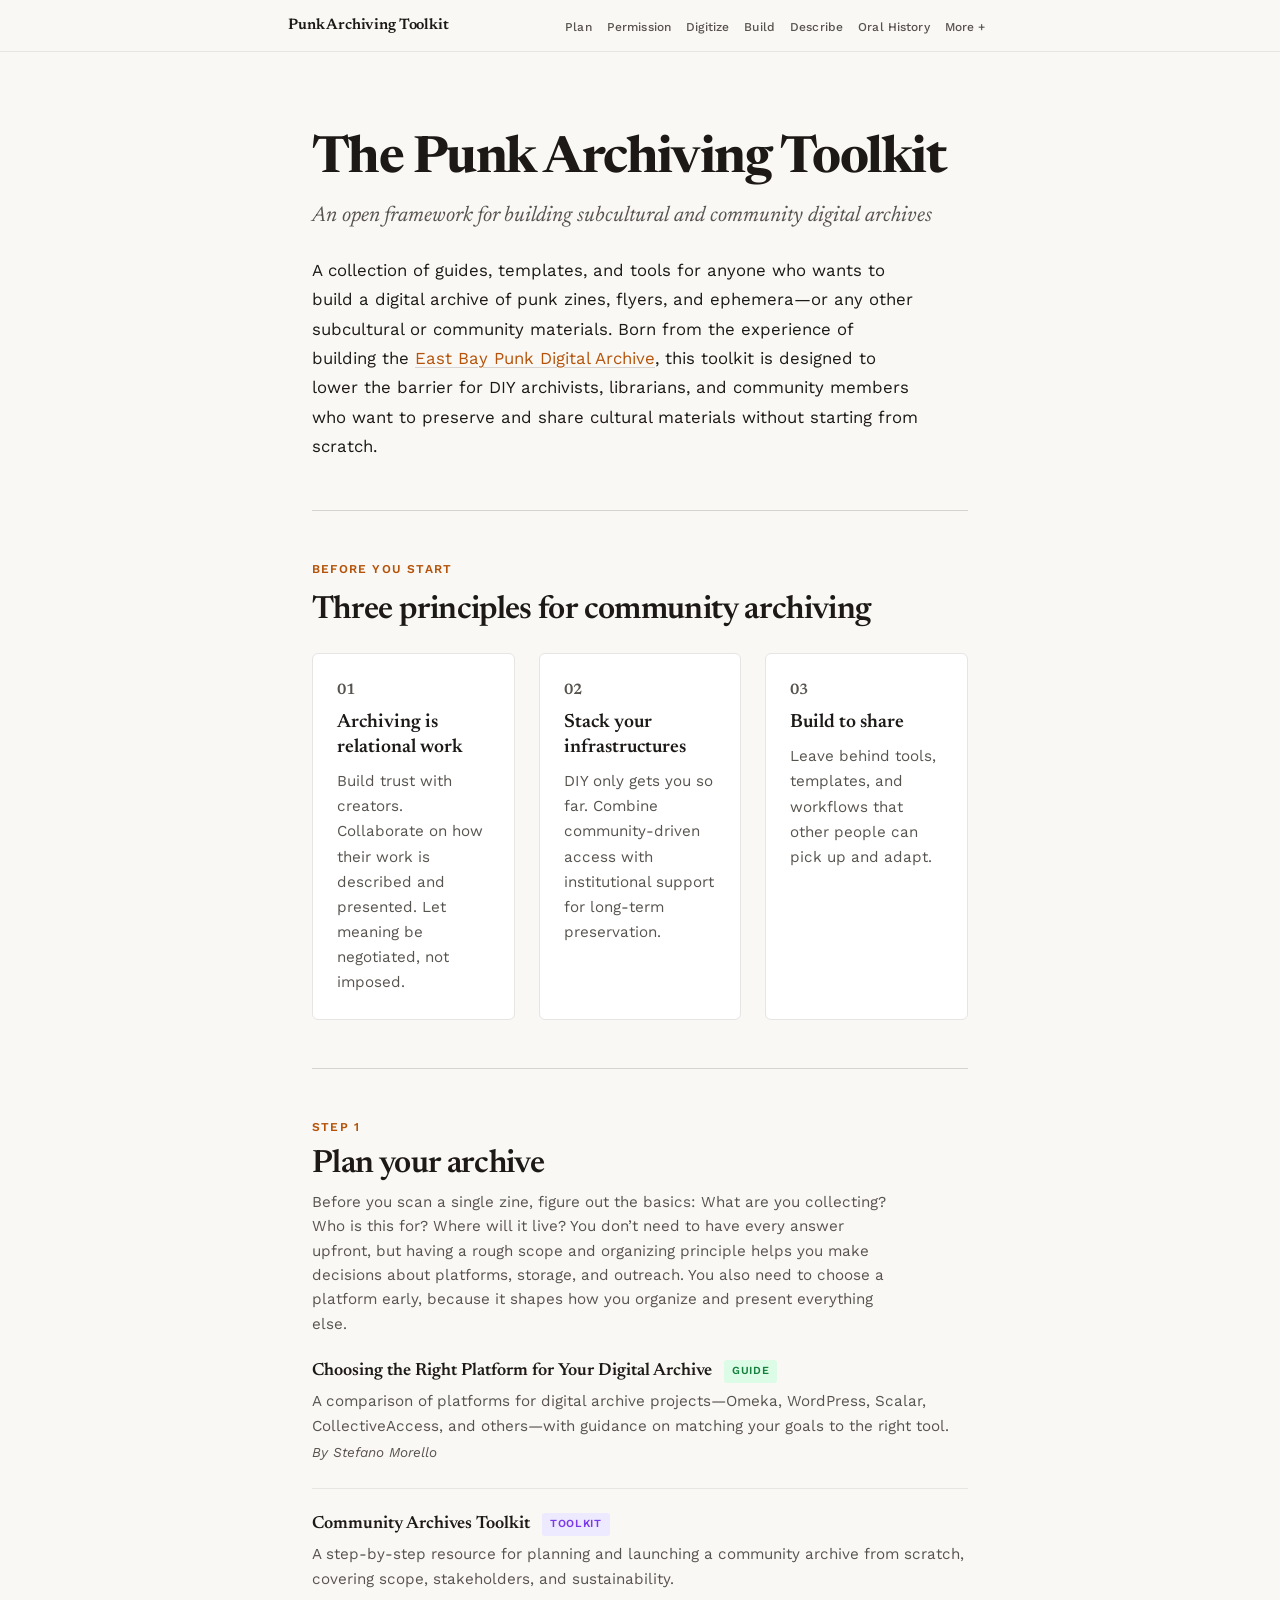
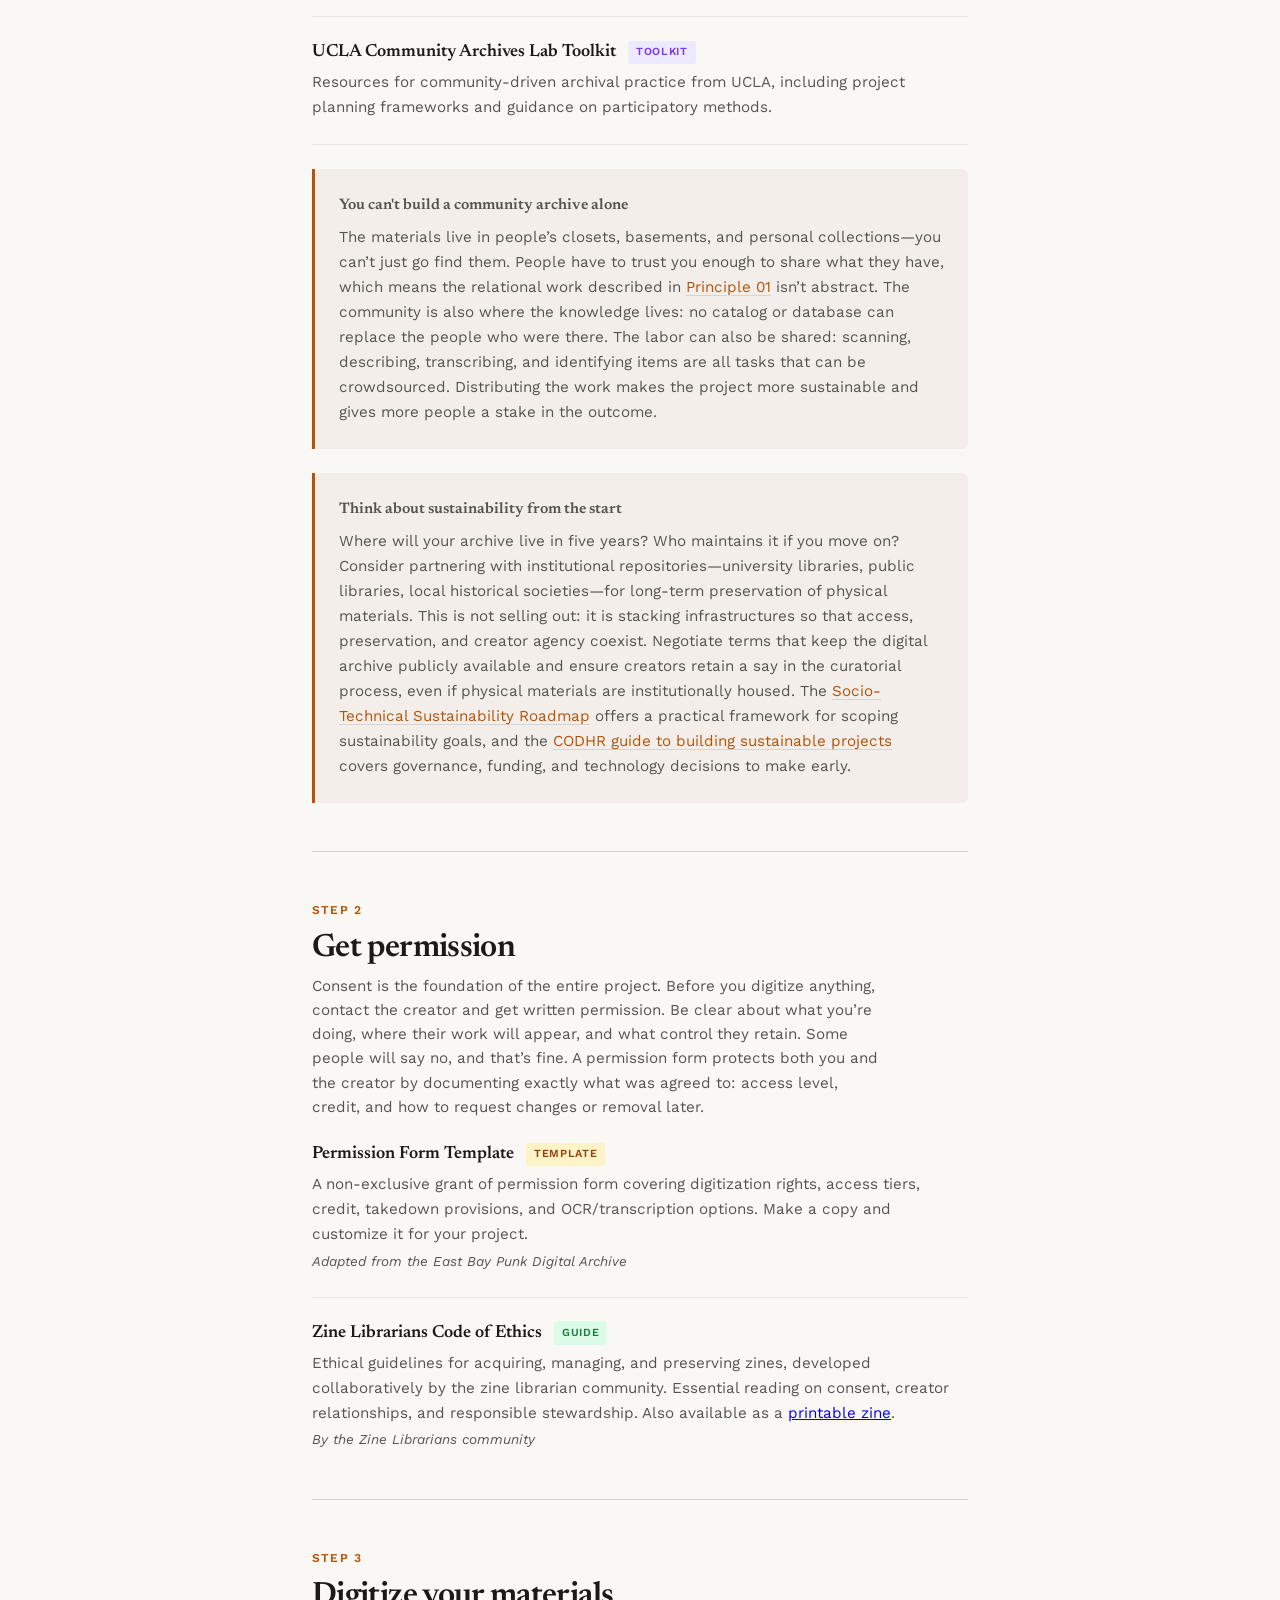
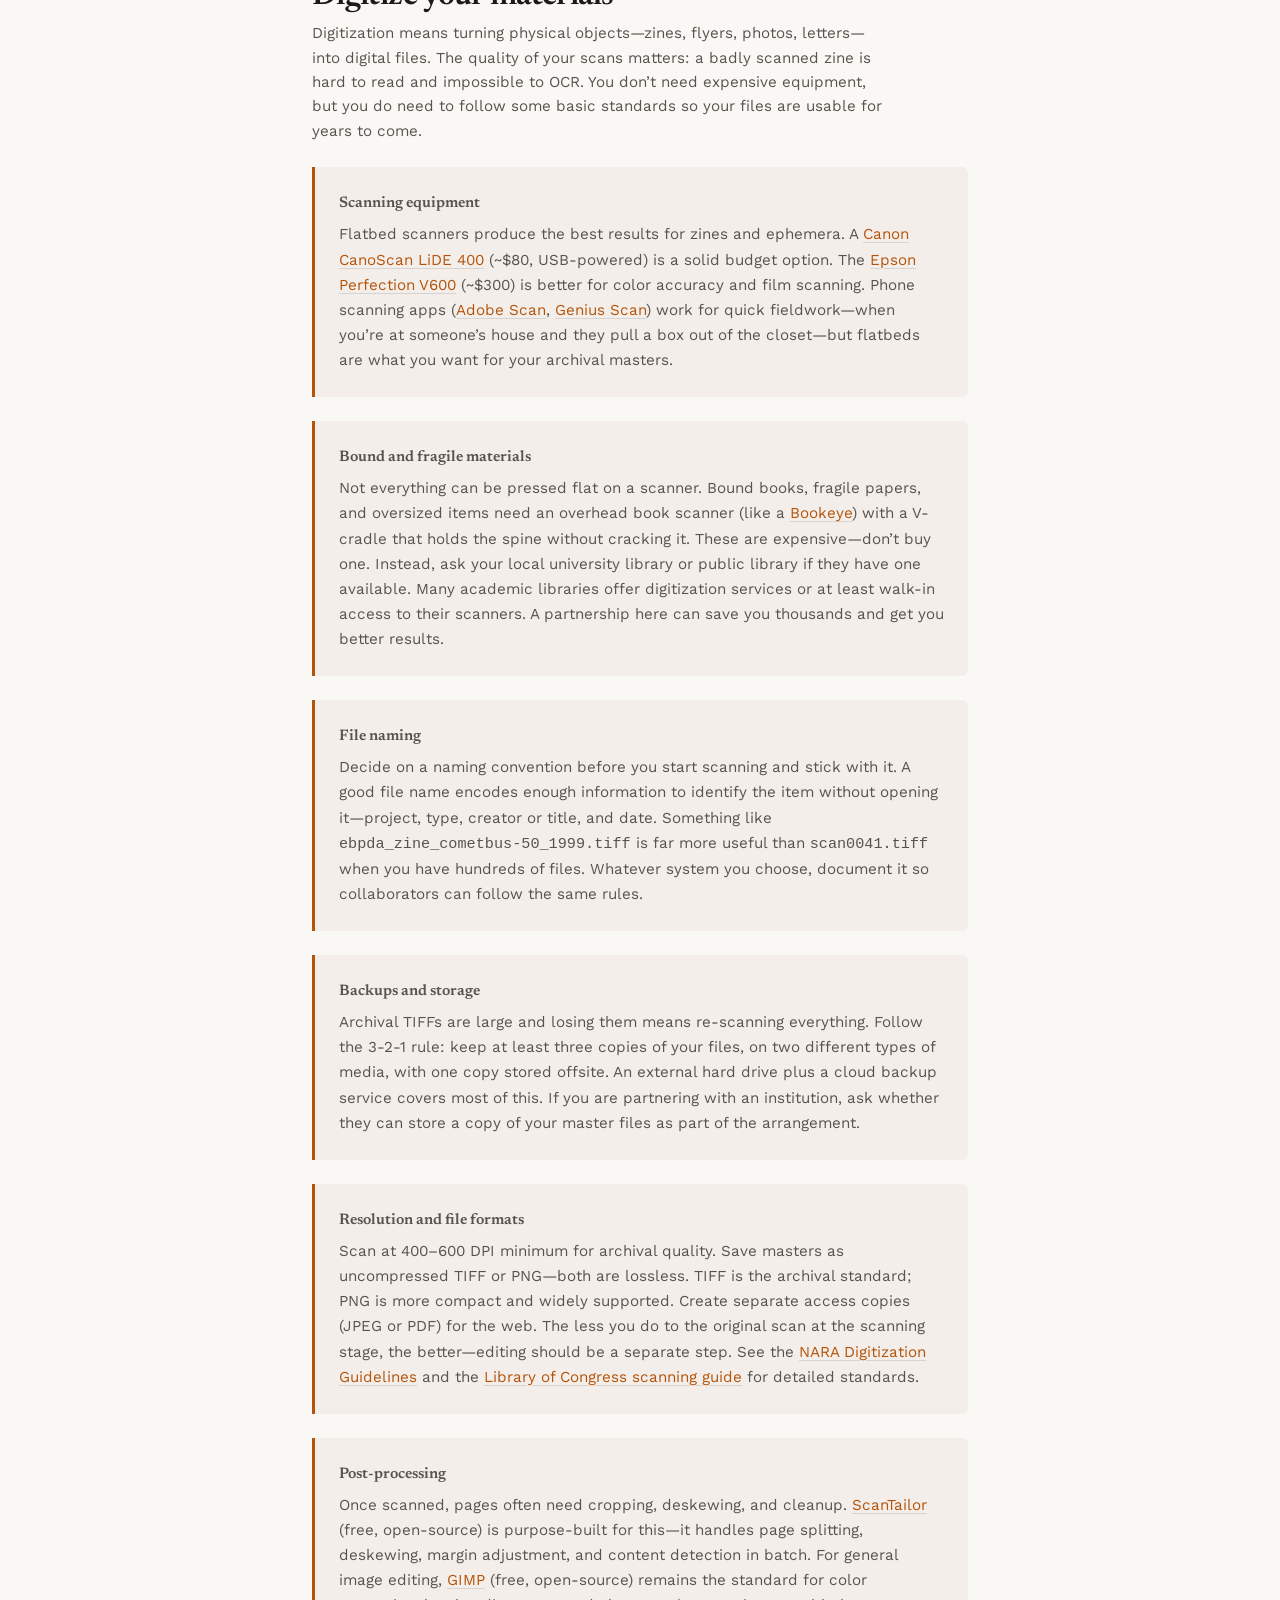
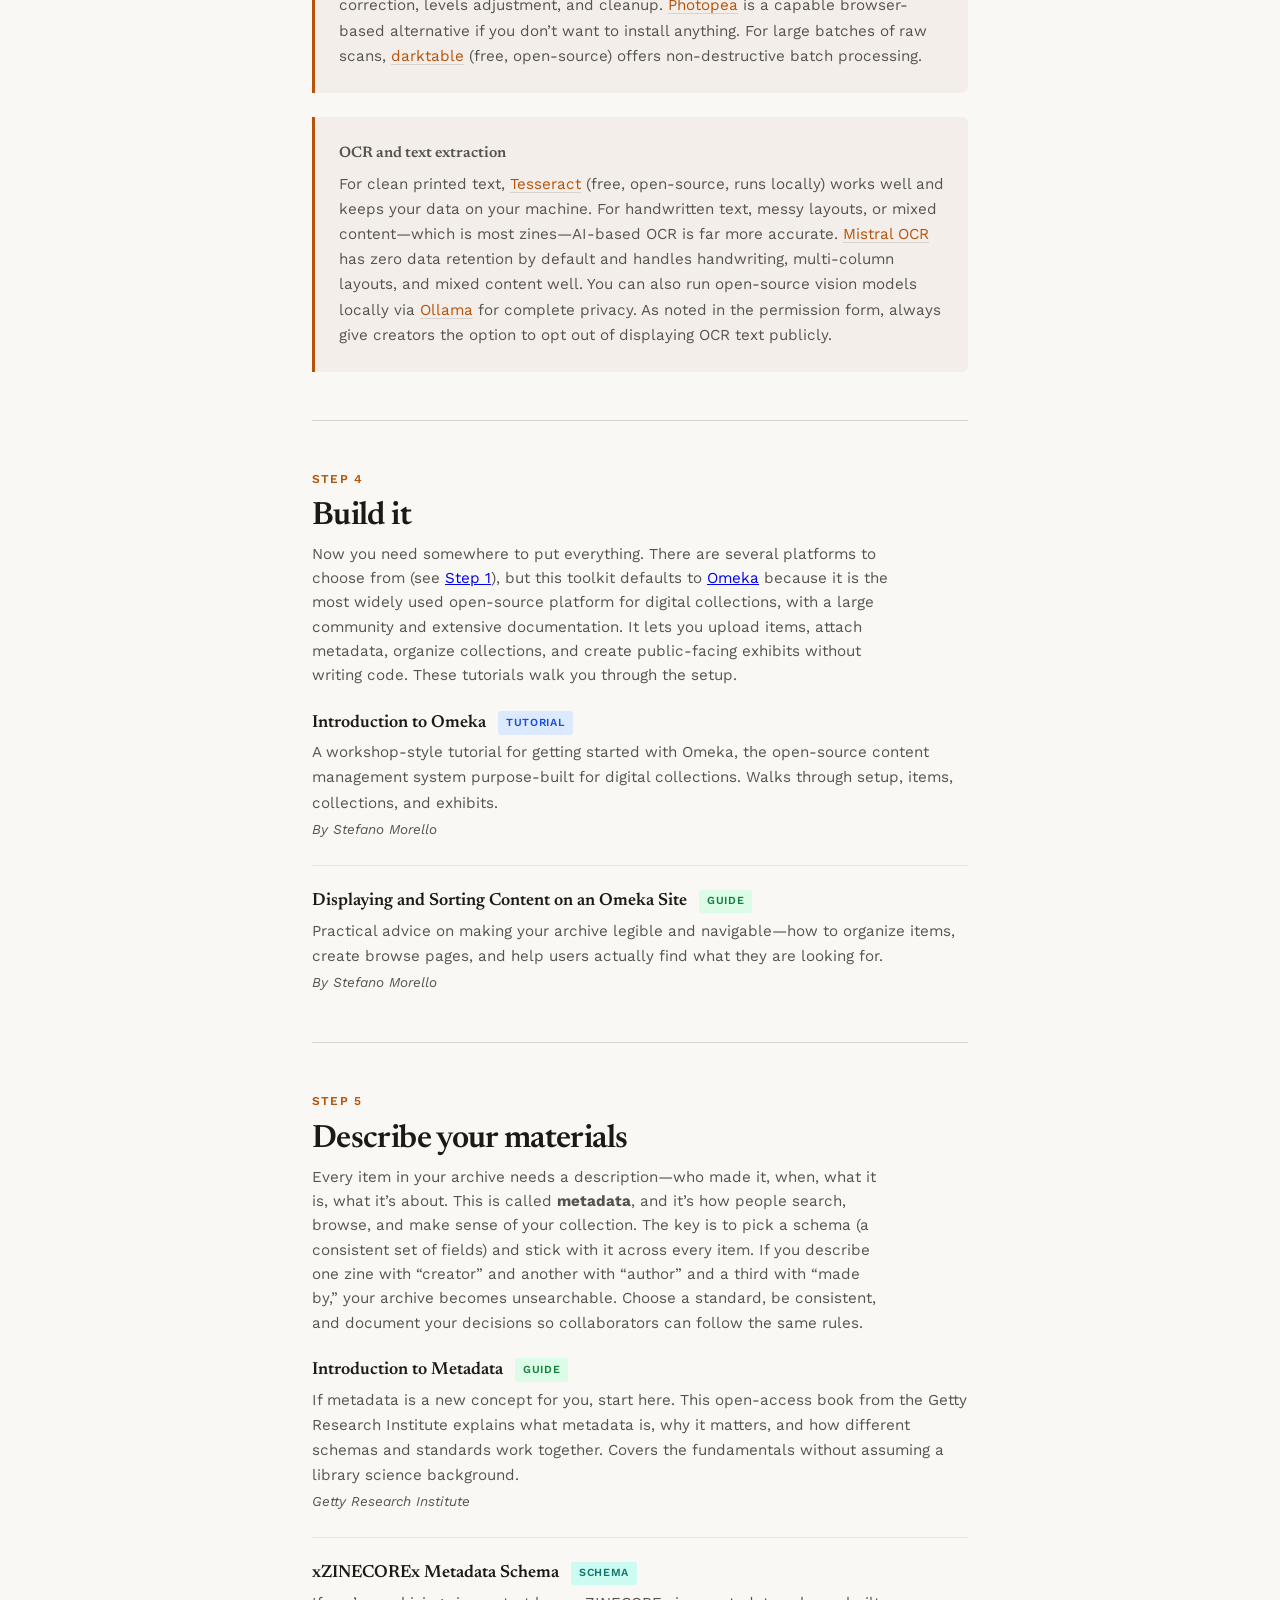
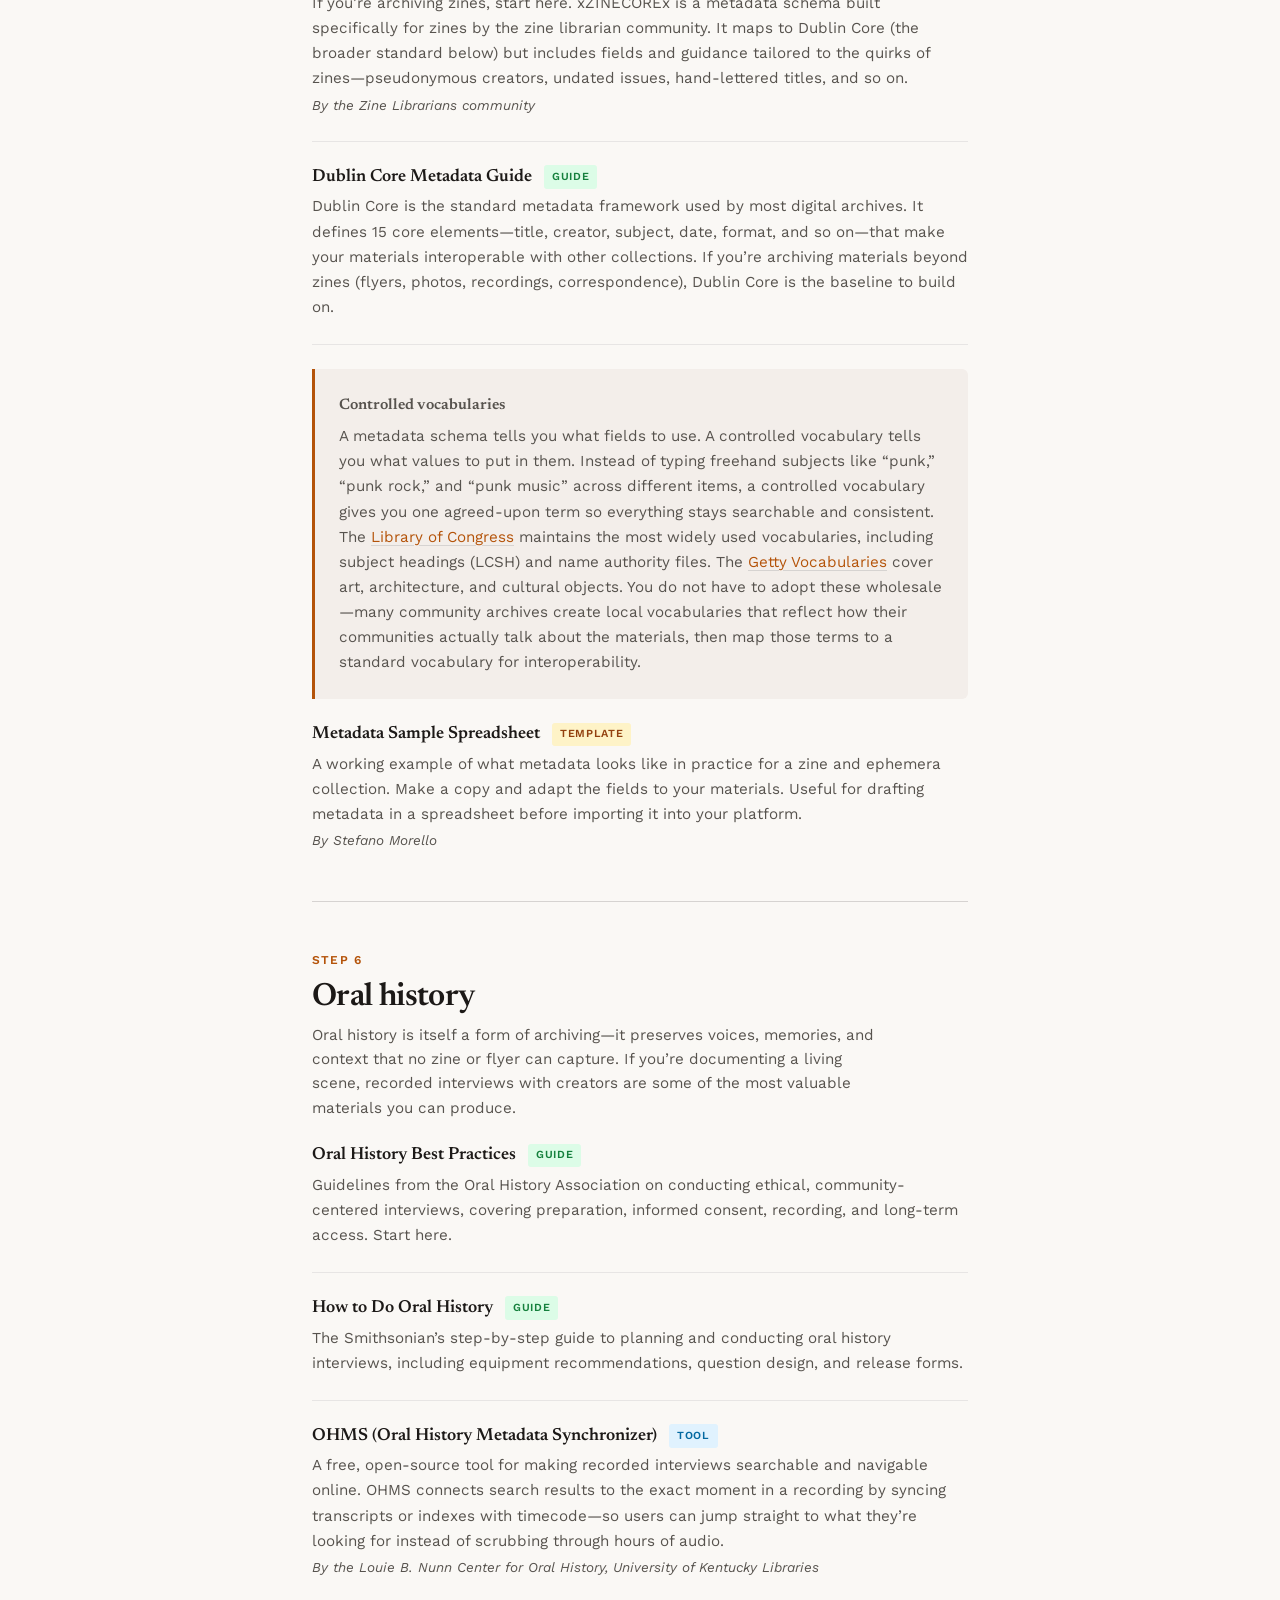
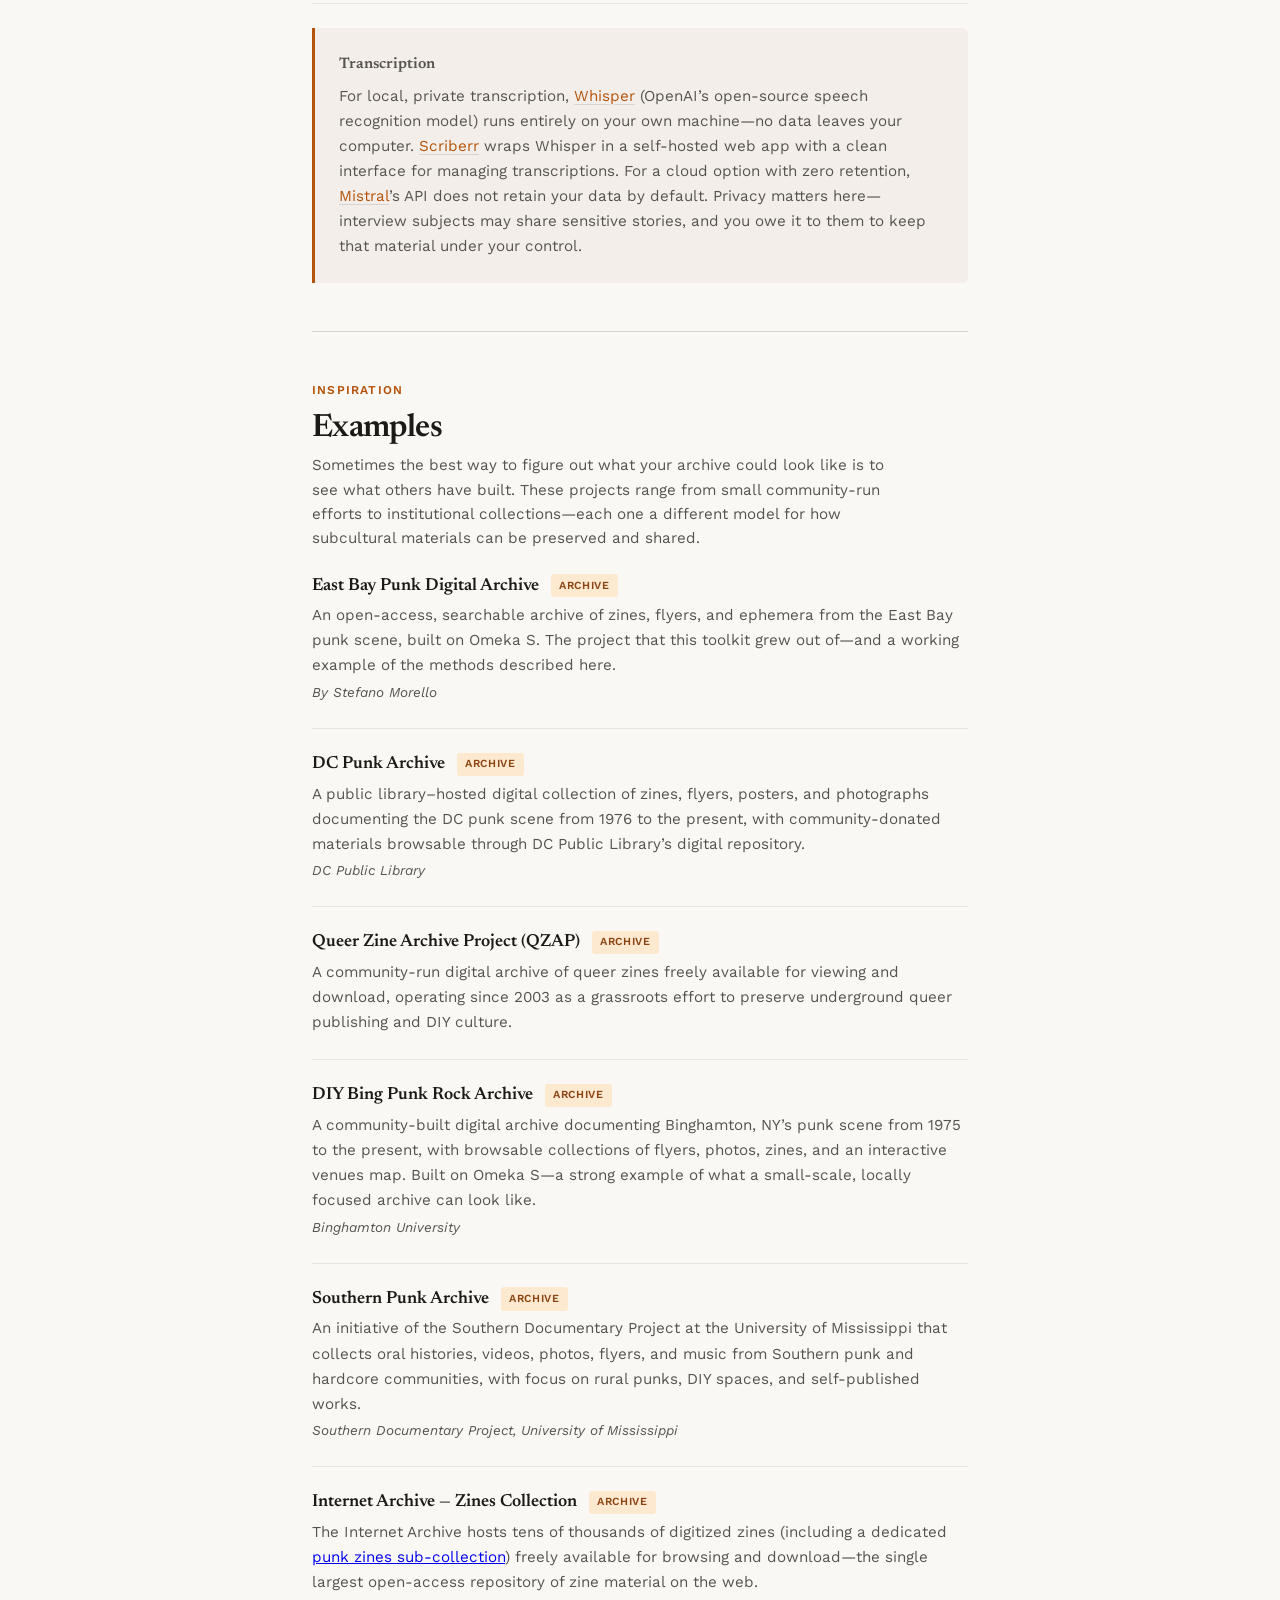
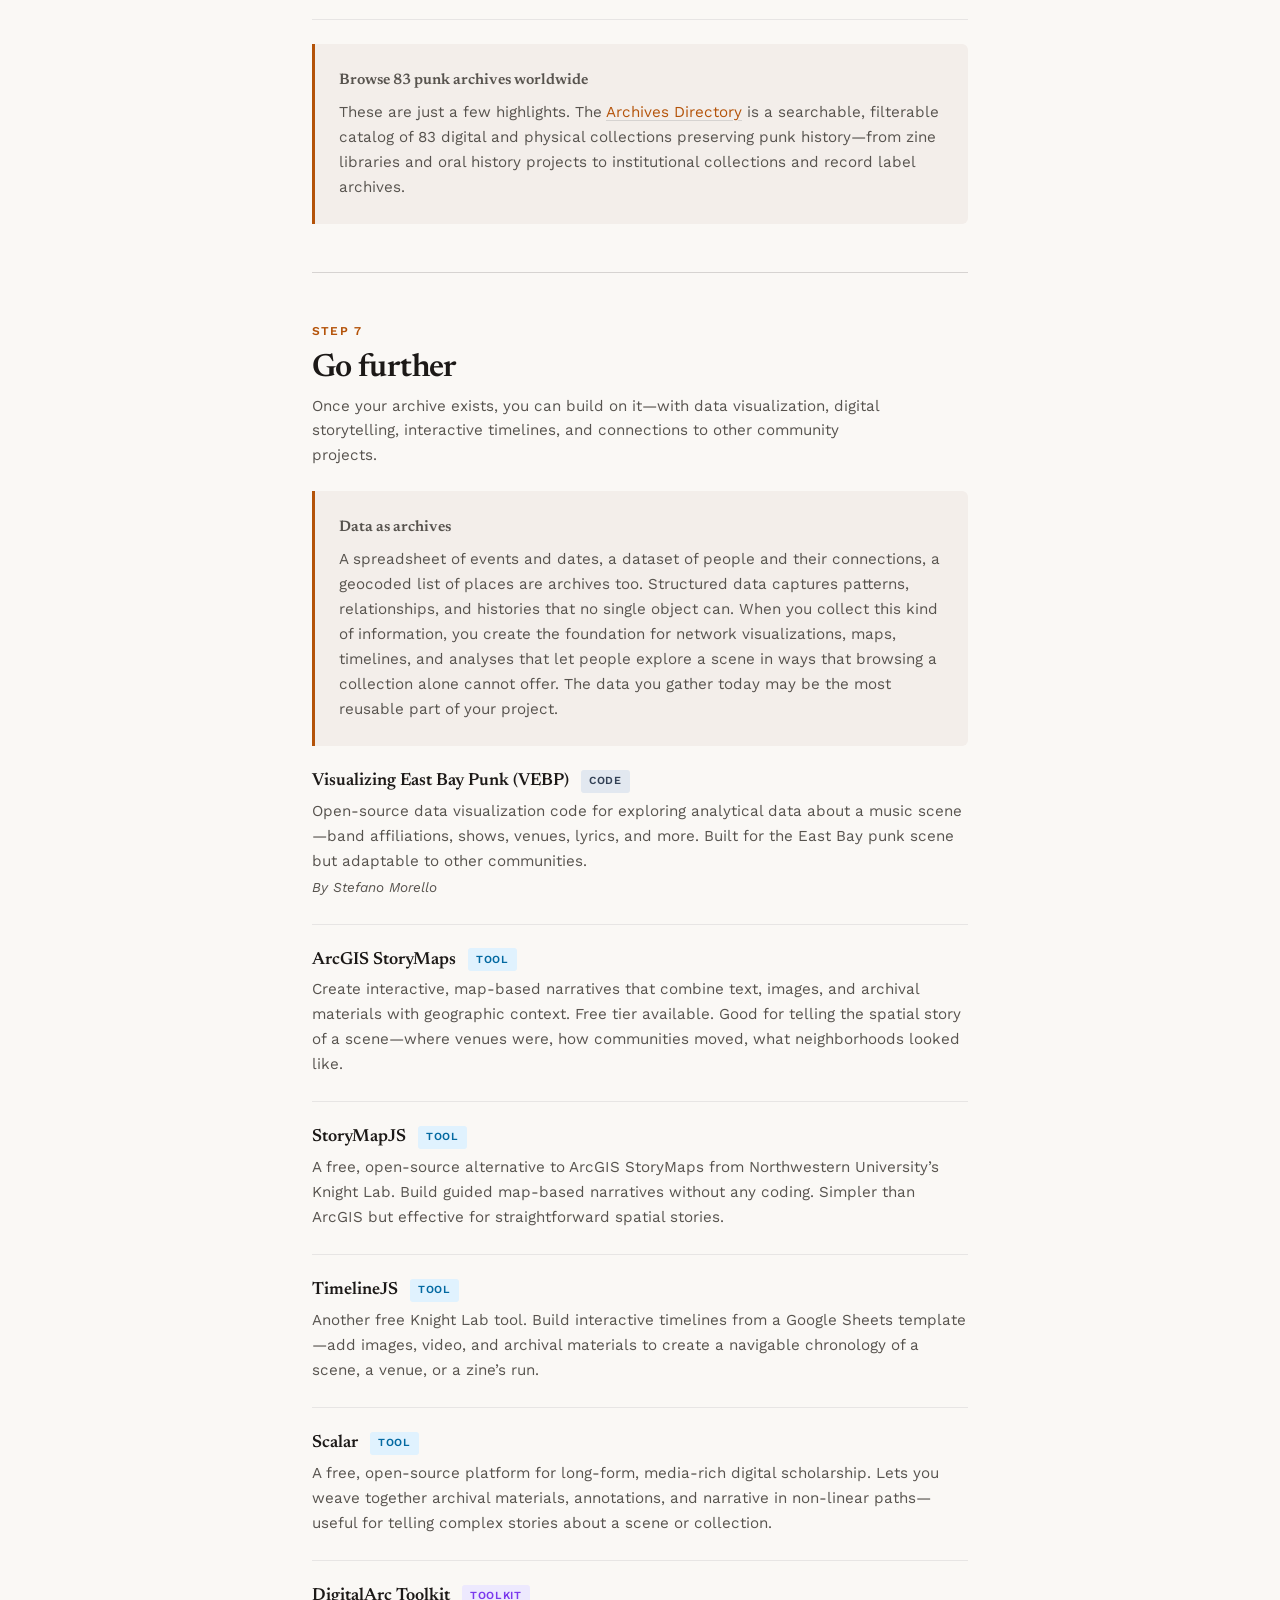
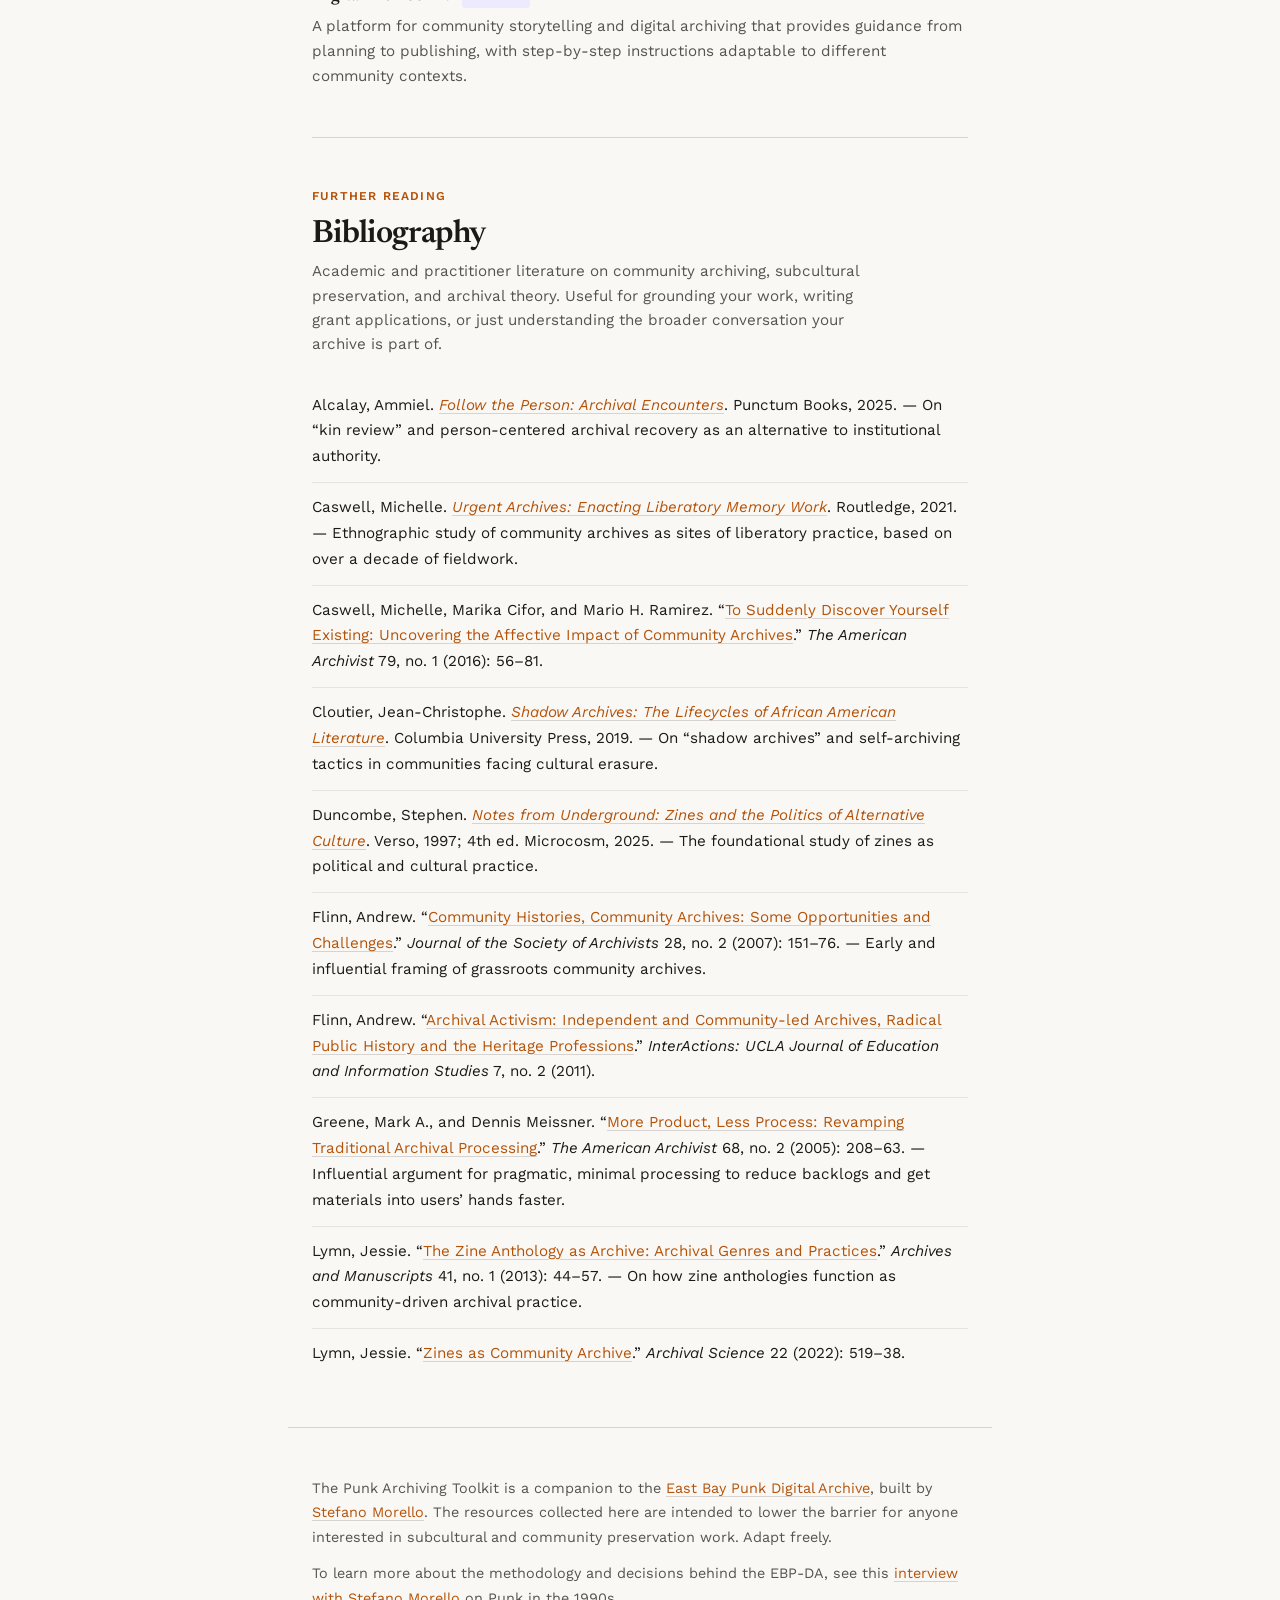
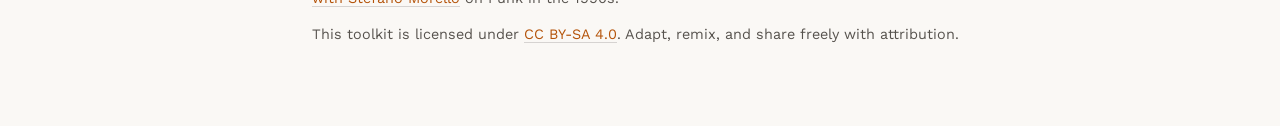
==== index.html @ 65d6c5d9 "Standardize archive metadata and link directory to toolkit Replace free-text scope field with struct" ====
<!DOCTYPE html>
<html lang="en">
<head>
  <meta charset="UTF-8">
  <meta name="viewport" content="width=device-width, initial-scale=1.0">
  <title>The Punk Archiving Toolkit</title>
  <meta name="description" content="An open framework of guides, templates, and tools for building subcultural and community digital archives.">
  <meta property="og:title" content="The Punk Archiving Toolkit">
  <meta property="og:description" content="An open framework of guides, templates, and tools for building subcultural and community digital archives.">
  <meta property="og:type" content="website">
  <meta property="og:url" content="https://eastbaypunkda.com/toolkit">
  <meta name="twitter:card" content="summary">
  <link rel="icon" href="data:image/svg+xml,<svg xmlns='http://www.w3.org/2000/svg' viewBox='0 0 100 100'><text y='.9em' font-size='90'>📁</text></svg>">
  <link rel="preconnect" href="https://fonts.googleapis.com">
  <link rel="preconnect" href="https://fonts.gstatic.com" crossorigin>
  <link href="https://fonts.googleapis.com/css2?family=Newsreader:ital,opsz,wght@0,6..72,400;0,6..72,500;0,6..72,600;0,6..72,700;1,6..72,400;1,6..72,500&family=Work+Sans:wght@400;500;600;700&display=swap" rel="stylesheet">
  <style>
    *, *::before, *::after {
      margin: 0;
      padding: 0;
      box-sizing: border-box;
    }

    :root {
      --bg: #faf8f5;
      --bg-alt: #f3eeea;
      --text: #1c1917;
      --text-secondary: #57534e;
      --accent: #b45309;
      --accent-hover: #92400e;
      --border: #d6d3d1;
      --border-light: #e7e5e4;

      --tag-template: #92400e;
      --tag-template-bg: #fef3c7;
      --tag-tutorial: #1d4ed8;
      --tag-tutorial-bg: #dbeafe;
      --tag-guide: #15803d;
      --tag-guide-bg: #dcfce7;
      --tag-toolkit: #7c3aed;
      --tag-toolkit-bg: #ede9fe;
      --tag-schema: #0f766e;
      --tag-schema-bg: #ccfbf1;
      --tag-interview: #be123c;
      --tag-interview-bg: #ffe4e6;
      --tag-code: #334155;
      --tag-code-bg: #e2e8f0;
      --tag-zine: #a21caf;
      --tag-zine-bg: #fae8ff;
      --tag-tool: #0369a1;
      --tag-tool-bg: #e0f2fe;
      --tag-archive: #8b4513;
      --tag-archive-bg: #fde8d0;

      --font-display: 'Newsreader', Georgia, serif;
      --font-body: 'Work Sans', system-ui, sans-serif;

      --max-w: 44rem;
      --space-xs: 0.5rem;
      --space-sm: 0.75rem;
      --space-md: 1.5rem;
      --space-lg: 3rem;
      --space-xl: 5rem;
    }

    html {
      scroll-behavior: smooth;
      -webkit-font-smoothing: antialiased;
      -moz-osx-font-smoothing: grayscale;
    }

    body {
      font-family: var(--font-body);
      font-size: 1rem;
      line-height: 1.7;
      color: var(--text);
      background-color: var(--bg);
    }

    /* ---- NAV ---- */

    nav {
      position: sticky;
      top: 0;
      z-index: 100;
      border-bottom: 1px solid var(--border-light);
      padding: var(--space-sm) var(--space-md);
      backdrop-filter: blur(8px);
      background: rgba(250, 248, 245, 0.92);
    }

    nav .nav-inner {
      position: relative;
      max-width: var(--max-w);
      margin: 0 auto;
      display: flex;
      align-items: center;
      justify-content: space-between;
    }

    nav .nav-title {
      font-family: var(--font-display);
      font-weight: 600;
      font-size: 0.95rem;
      white-space: nowrap;
      color: var(--text);
      text-decoration: none;
      letter-spacing: -0.01em;
    }

    nav .nav-links {
      display: flex;
      gap: 0.15rem;
      list-style: none;
    }

    nav .nav-links a {
      font-size: 0.75rem;
      font-weight: 500;
      color: var(--text-secondary);
      text-decoration: none;
      padding: 0.2rem 0.4rem;
      border-radius: 4px;
      white-space: nowrap;
      transition: color 0.2s, background 0.2s;
      letter-spacing: 0.01em;
    }

    nav .nav-links a:hover {
      color: var(--text);
      background: var(--bg-alt);
    }

    /* "More +" dropdown (desktop) */
    nav .nav-more {
      position: relative;
    }

    nav .nav-more-label {
      font-size: 0.75rem;
      font-weight: 500;
      color: var(--text-secondary);
      padding: 0.2rem 0.4rem;
      border-radius: 4px;
      white-space: nowrap;
      cursor: pointer;
      transition: color 0.2s, background 0.2s;
      letter-spacing: 0.01em;
    }

    nav .nav-more:hover .nav-more-label {
      color: var(--text);
      background: var(--bg-alt);
    }

    nav .nav-dropdown {
      display: none;
      position: absolute;
      top: 100%;
      right: 0;
      background: rgba(250, 248, 245, 0.97);
      backdrop-filter: blur(8px);
      border: 1px solid var(--border-light);
      border-radius: 6px;
      padding: 0.35rem 0;
      margin-top: 0.25rem;
      list-style: none;
      min-width: 130px;
      box-shadow: 0 4px 12px rgba(0,0,0,0.08);
      z-index: 200;
    }

    nav .nav-more:hover .nav-dropdown {
      display: block;
    }

    nav .nav-dropdown a {
      display: block;
      font-size: 0.78rem;
      padding: 0.4rem 0.75rem;
      border-radius: 0;
    }

    /* Hamburger toggle (CSS-only) */
    nav .nav-toggle { display: none; }
    nav .nav-toggle-label { display: none; }

    @media (max-width: 768px) {
      nav .nav-toggle-label {
        display: flex;
        flex-direction: column;
        justify-content: center;
        gap: 4px;
        cursor: pointer;
        padding: 0.4rem;
        margin-right: -0.4rem;
      }

      nav .nav-toggle-label span {
        display: block;
        width: 18px;
        height: 2px;
        background: var(--text);
        border-radius: 1px;
        transition: transform 0.25s, opacity 0.25s;
      }

      nav .nav-toggle:checked + .nav-toggle-label span:nth-child(1) {
        transform: translateY(6px) rotate(45deg);
      }

      nav .nav-toggle:checked + .nav-toggle-label span:nth-child(2) {
        opacity: 0;
      }

      nav .nav-toggle:checked + .nav-toggle-label span:nth-child(3) {
        transform: translateY(-6px) rotate(-45deg);
      }

      nav .nav-links {
        display: none;
        flex-direction: column;
        position: absolute;
        top: 100%;
        left: 0;
        right: 0;
        background: rgba(250, 248, 245, 0.97);
        backdrop-filter: blur(8px);
        border-bottom: 1px solid var(--border-light);
        padding: 0.5rem var(--space-md) 0.75rem;
        gap: 0;
      }

      nav .nav-toggle:checked ~ .nav-links {
        display: flex;
      }

      nav .nav-links a {
        font-size: 0.85rem;
        padding: 0.5rem 0;
        border-radius: 0;
      }

      nav .nav-more-label {
        display: none;
      }

      nav .nav-dropdown {
        display: contents;
      }
    }

    /* ---- HERO ---- */

    .hero {
      max-width: var(--max-w);
      margin: 0 auto;
      padding: var(--space-xl) var(--space-md) var(--space-lg);
    }

    .hero h1 {
      font-family: var(--font-display);
      font-size: clamp(2.4rem, 5vw, 3.2rem);
      font-weight: 700;
      line-height: 1.1;
      letter-spacing: -0.03em;
      color: var(--text);
      margin-bottom: var(--space-sm);
    }

    .hero .subtitle {
      font-family: var(--font-display);
      font-size: clamp(1.15rem, 2.5vw, 1.35rem);
      font-weight: 400;
      font-style: italic;
      line-height: 1.45;
      color: var(--text-secondary);
      margin-bottom: var(--space-md);
    }

    .hero .description {
      font-size: 1.05rem;
      line-height: 1.75;
      color: var(--text);
      max-width: 38rem;
    }

    .hero .description a {
      color: var(--accent);
      text-decoration-color: var(--border);
      text-underline-offset: 3px;
      transition: text-decoration-color 0.2s;
    }

    .hero .description a:hover {
      text-decoration-color: var(--accent);
    }

    /* ---- DIVIDER ---- */

    .divider {
      max-width: var(--max-w);
      margin: 0 auto;
      padding: 0 var(--space-md);
    }

    .divider hr {
      border: none;
      border-top: 1px solid var(--border);
    }

    /* ---- PRINCIPLES ---- */

    .principles {
      max-width: var(--max-w);
      margin: 0 auto;
      padding: var(--space-lg) var(--space-md);
    }

    .principles .section-label {
      font-family: var(--font-body);
      font-size: 0.75rem;
      font-weight: 600;
      text-transform: uppercase;
      letter-spacing: 0.1em;
      color: var(--accent);
      margin-bottom: var(--space-sm);
    }

    .principles h2 {
      font-family: var(--font-display);
      font-size: clamp(1.6rem, 3vw, 2rem);
      font-weight: 600;
      line-height: 1.2;
      letter-spacing: -0.02em;
      margin-bottom: var(--space-md);
    }

    .principles-grid {
      display: grid;
      grid-template-columns: 1fr;
      gap: var(--space-md);
    }

    .principle {
      padding: var(--space-md);
      border: 1px solid var(--border-light);
      border-radius: 6px;
      background: white;
    }

    .principle-number {
      font-family: var(--font-display);
      font-size: 0.85rem;
      font-weight: 600;
      color: var(--accent);
      margin-bottom: var(--space-xs);
    }

    .principle h3 {
      font-family: var(--font-display);
      font-size: 1.2rem;
      font-weight: 600;
      line-height: 1.3;
      margin-bottom: var(--space-xs);
    }

    .principle p {
      font-size: 0.95rem;
      line-height: 1.65;
      color: var(--text-secondary);
    }

    /* ---- SECTIONS ---- */

    .section {
      max-width: var(--max-w);
      margin: 0 auto;
      padding: var(--space-lg) var(--space-md);
    }

    .section .section-label {
      font-family: var(--font-body);
      font-size: 0.75rem;
      font-weight: 600;
      text-transform: uppercase;
      letter-spacing: 0.1em;
      color: var(--accent);
      margin-bottom: var(--space-xs);
    }

    .section h2 {
      font-family: var(--font-display);
      font-size: clamp(1.6rem, 3vw, 2rem);
      font-weight: 600;
      line-height: 1.2;
      letter-spacing: -0.02em;
      margin-bottom: 0.4rem;
    }

    .section .section-desc {
      font-size: 0.95rem;
      color: var(--text-secondary);
      line-height: 1.6;
      margin-bottom: var(--space-md);
      max-width: 36rem;
    }

    /* ---- RESOURCE ITEMS ---- */

    .resources {
      display: flex;
      flex-direction: column;
      gap: var(--space-md);
    }

    .resource {
      padding-bottom: var(--space-md);
      border-bottom: 1px solid var(--border-light);
    }

    .resource:last-child {
      border-bottom: none;
      padding-bottom: 0;
    }

    .resource-header {
      display: flex;
      align-items: baseline;
      gap: var(--space-sm);
      flex-wrap: wrap;
      margin-bottom: 0.3rem;
    }

    .resource-title {
      font-family: var(--font-display);
      font-size: 1.1rem;
      font-weight: 600;
      line-height: 1.35;
    }

    .resource-title a {
      color: var(--text);
      text-decoration: none;
      border-bottom: 1px solid transparent;
      transition: border-color 0.2s, color 0.2s;
    }

    .resource-title a:hover {
      color: var(--accent);
      border-bottom-color: var(--accent);
    }

    .tag {
      display: inline-block;
      font-family: var(--font-body);
      font-size: 0.68rem;
      font-weight: 600;
      text-transform: uppercase;
      letter-spacing: 0.06em;
      padding: 0.15rem 0.5rem;
      border-radius: 3px;
      white-space: nowrap;
      position: relative;
      top: -1px;
    }

    .tag-template { color: var(--tag-template); background: var(--tag-template-bg); }
    .tag-tutorial { color: var(--tag-tutorial); background: var(--tag-tutorial-bg); }
    .tag-guide { color: var(--tag-guide); background: var(--tag-guide-bg); }
    .tag-toolkit { color: var(--tag-toolkit); background: var(--tag-toolkit-bg); }
    .tag-schema { color: var(--tag-schema); background: var(--tag-schema-bg); }
    .tag-interview { color: var(--tag-interview); background: var(--tag-interview-bg); }
    .tag-code { color: var(--tag-code); background: var(--tag-code-bg); }
    .tag-zine { color: var(--tag-zine); background: var(--tag-zine-bg); }
    .tag-tool { color: var(--tag-tool); background: var(--tag-tool-bg); }
    .tag-archive { color: var(--tag-archive); background: var(--tag-archive-bg); }

    .resource-desc {
      font-size: 0.95rem;
      line-height: 1.65;
      color: var(--text-secondary);
    }

    .callout {
      background: var(--bg-alt);
      border-left: 3px solid var(--accent);
      border-radius: 0 6px 6px 0;
      padding: var(--space-md);
    }

    .callout-title {
      font-family: var(--font-display);
      font-size: 1.05rem;
      font-weight: 600;
      line-height: 1.35;
      margin-bottom: 0.4rem;
      color: var(--text);
    }

    .callout p {
      font-size: 0.95rem;
      line-height: 1.65;
      color: var(--text-secondary);
    }

    .callout a {
      color: var(--accent);
      text-decoration-color: var(--border);
      text-underline-offset: 3px;
      transition: text-decoration-color 0.2s;
    }

    .callout a:hover {
      text-decoration-color: var(--accent);
    }

    .resource-credit {
      font-size: 0.85rem;
      color: var(--text-secondary);
      font-style: italic;
      margin-top: 0.15rem;
    }

    /* ---- PERMISSION FORM PREVIEW ---- */

    .form-preview {
      margin-top: var(--space-md);
      border: 1px solid var(--border);
      border-radius: 6px;
      background: white;
      overflow: hidden;
    }

    .form-preview-header {
      padding: var(--space-sm) var(--space-md);
      background: var(--bg-alt);
      border-bottom: 1px solid var(--border-light);
      display: flex;
      align-items: center;
      justify-content: space-between;
      flex-wrap: wrap;
      gap: var(--space-xs);
    }

    .form-preview-label {
      font-size: 0.8rem;
      font-weight: 600;
      color: var(--text-secondary);
      text-transform: uppercase;
      letter-spacing: 0.06em;
    }

    .download-btn {
      display: inline-flex;
      align-items: center;
      gap: 0.4rem;
      font-family: var(--font-body);
      font-size: 0.8rem;
      font-weight: 600;
      color: white;
      background: var(--accent);
      padding: 0.4rem 1rem;
      border-radius: 4px;
      text-decoration: none;
      transition: background 0.2s;
    }

    .download-btn:hover {
      background: var(--accent-hover);
    }

    .download-btn svg {
      width: 14px;
      height: 14px;
      fill: none;
      stroke: currentColor;
      stroke-width: 2;
      stroke-linecap: round;
      stroke-linejoin: round;
    }

    .form-preview-body {
      padding: var(--space-md);
      font-size: 0.9rem;
      line-height: 1.7;
      color: var(--text);
    }

    .form-preview-body h4 {
      font-family: var(--font-display);
      font-size: 1.05rem;
      font-weight: 600;
      margin-bottom: var(--space-xs);
      margin-top: var(--space-md);
    }

    .form-preview-body h4:first-child {
      margin-top: 0;
    }

    .form-preview-body p {
      margin-bottom: 0.6rem;
      color: var(--text-secondary);
    }

    .form-preview-body .field {
      color: var(--text);
      font-weight: 500;
    }

    .form-preview-body ul {
      list-style: none;
      padding: 0;
      margin: 0.4rem 0 0.6rem;
    }

    .form-preview-body ul li {
      position: relative;
      padding-left: 1.4rem;
      margin-bottom: 0.25rem;
      color: var(--text-secondary);
    }

    .form-preview-body ul li::before {
      content: "\25A1";
      position: absolute;
      left: 0;
      color: var(--border);
    }

    /* ---- BIBLIOGRAPHY ---- */

    .bib-list {
      list-style: none;
      padding: 0;
    }

    .bib-list li {
      font-size: 0.95rem;
      line-height: 1.7;
      color: var(--text);
      padding: 0.75rem 0;
      border-bottom: 1px solid var(--border-light);
    }

    .bib-list li:last-child {
      border-bottom: none;
    }

    .bib-list a {
      color: var(--accent);
      text-decoration-color: var(--border);
      text-underline-offset: 3px;
      transition: text-decoration-color 0.2s;
    }

    .bib-list a:hover {
      text-decoration-color: var(--accent);
    }

    /* ---- FOOTER ---- */

    footer {
      max-width: var(--max-w);
      margin: 0 auto;
      padding: var(--space-lg) var(--space-md) var(--space-xl);
      border-top: 1px solid var(--border);
    }

    footer p {
      font-size: 0.9rem;
      line-height: 1.7;
      color: var(--text-secondary);
    }

    footer a {
      color: var(--accent);
      text-decoration-color: var(--border);
      text-underline-offset: 3px;
      transition: text-decoration-color 0.2s;
    }

    footer a:hover {
      text-decoration-color: var(--accent);
    }

    /* ---- RESPONSIVE ---- */

    @media (min-width: 640px) {
      .principles-grid {
        grid-template-columns: 1fr 1fr 1fr;
      }
    }

    @media (max-width: 639px) {
      .hero {
        padding-top: var(--space-lg);
      }
    }

    /* ---- SKIP LINK ---- */

    .skip-link {
      position: absolute;
      top: -100%;
      left: var(--space-md);
      background: var(--accent);
      color: white;
      padding: 0.5rem 1rem;
      border-radius: 0 0 4px 4px;
      font-size: 0.85rem;
      font-weight: 600;
      text-decoration: none;
      z-index: 1000;
    }

    .skip-link:focus {
      top: 0;
    }

    /* ---- FOCUS STATES ---- */

    a:focus-visible {
      outline: 2px solid var(--accent);
      outline-offset: 2px;
      border-radius: 2px;
    }

    nav .nav-links a:focus-visible,
    nav .nav-more-label:focus-visible,
    nav .nav-title:focus-visible {
      outline: 2px solid var(--accent);
      outline-offset: 2px;
      color: var(--text);
      background: var(--bg-alt);
    }

    .download-btn:focus-visible {
      outline: 2px solid var(--text);
      outline-offset: 2px;
    }

    /* ---- PRINT ---- */

    @media print {
      nav { display: none; }
      .hero { padding-top: var(--space-md); }
      .tag { display: none; }
      .callout { background: none; border-left: 2px solid var(--text-secondary); }
      .resource-title a { color: var(--text); }
      .resource-title a::after { content: " (" attr(href) ")"; font-size: 0.8em; color: var(--text-secondary); }
    }
  </style>
</head>
<body>

  <a href="#plan" class="skip-link">Skip to content</a>

  <!-- NAV -->
  <nav>
    <div class="nav-inner">
      <a href="#" class="nav-title">Punk Archiving Toolkit</a>
      <input type="checkbox" class="nav-toggle" id="nav-toggle" aria-label="Toggle navigation menu">
      <label class="nav-toggle-label" for="nav-toggle">
        <span></span>
        <span></span>
        <span></span>
      </label>
      <ul class="nav-links">
        <li><a href="#plan">Plan</a></li>
        <li><a href="#permission">Permission</a></li>
        <li><a href="#digitize">Digitize</a></li>
        <li><a href="#build">Build</a></li>
        <li><a href="#describe">Describe</a></li>
        <li><a href="#oral-history">Oral History</a></li>
        <li class="nav-more">
          <span class="nav-more-label">More +</span>
          <ul class="nav-dropdown">
            <li><a href="#examples">Examples</a></li>
            <li><a href="archives.html">Archives Directory</a></li>
            <li><a href="#further">Go Further</a></li>
            <li><a href="#reading">Reading</a></li>
          </ul>
        </li>
      </ul>
    </div>
  </nav>

  <!-- HERO -->
  <header class="hero">
    <h1>The Punk Archiving Toolkit</h1>
    <p class="subtitle">An open framework for building subcultural and community digital archives</p>
    <p class="description">
      A collection of guides, templates, and tools for anyone who wants to build a digital archive of punk zines, flyers, and ephemera&mdash;or any other subcultural or community materials. Born from the experience of building the <a href="https://eastbaypunkda.com" target="_blank" rel="noopener">East Bay Punk Digital Archive</a>, this toolkit is designed to lower the barrier for DIY archivists, librarians, and community members who want to preserve and share cultural materials without starting from scratch.
    </p>
  </header>

  <div class="divider"><hr></div>

  <!-- PRINCIPLES -->
  <section class="principles" id="principles">
    <p class="section-label">Before You Start</p>
    <h2>Three principles for community archiving</h2>
    <div class="principles-grid">
      <div class="principle">
        <p class="principle-number">01</p>
        <h3>Archiving is relational work</h3>
        <p>Build trust with creators. Collaborate on how their work is described and presented. Let meaning be negotiated, not imposed.</p>
      </div>
      <div class="principle">
        <p class="principle-number">02</p>
        <h3>Stack your infrastructures</h3>
        <p>DIY only gets you so far. Combine community-driven access with institutional support for long-term preservation.</p>
      </div>
      <div class="principle">
        <p class="principle-number">03</p>
        <h3>Build to share</h3>
        <p>Leave behind tools, templates, and workflows that other people can pick up and adapt.</p>
      </div>
    </div>
  </section>

  <div class="divider"><hr></div>

  <!-- PLAN YOUR ARCHIVE -->
  <section class="section" id="plan">
    <p class="section-label">Step 1</p>
    <h2>Plan your archive</h2>
    <p class="section-desc">Before you scan a single zine, figure out the basics: What are you collecting? Who is this for? Where will it live? You don&rsquo;t need to have every answer upfront, but having a rough scope and organizing principle helps you make decisions about platforms, storage, and outreach. You also need to choose a platform early, because it shapes how you organize and present everything else.</p>
    <div class="resources">

      <div class="resource">
        <div class="resource-header">
          <p class="resource-title"><a href="https://digitalfellows.commons.gc.cuny.edu/2021/03/22/choosing-the-right-platform-for-your-digital-archive/" target="_blank" rel="noopener">Choosing the Right Platform for Your Digital Archive</a></p>
          <span class="tag tag-guide">guide</span>
        </div>
        <p class="resource-desc">A comparison of platforms for digital archive projects&mdash;Omeka, WordPress, Scalar, CollectiveAccess, and others&mdash;with guidance on matching your goals to the right tool.</p>
        <p class="resource-credit">By Stefano Morello</p>
      </div>

      <div class="resource">
        <div class="resource-header">
          <p class="resource-title"><a href="https://community-archives.gitbook.io/toolkit" target="_blank" rel="noopener">Community Archives Toolkit</a></p>
          <span class="tag tag-toolkit">toolkit</span>
        </div>
        <p class="resource-desc">A step-by-step resource for planning and launching a community archive from scratch, covering scope, stakeholders, and sustainability.</p>
      </div>

      <div class="resource">
        <div class="resource-header">
          <p class="resource-title"><a href="https://communityarchiveslab.ucla.edu/toolkit/" target="_blank" rel="noopener">UCLA Community Archives Lab Toolkit</a></p>
          <span class="tag tag-toolkit">toolkit</span>
        </div>
        <p class="resource-desc">Resources for community-driven archival practice from UCLA, including project planning frameworks and guidance on participatory methods.</p>
      </div>

      <div class="callout">
        <p class="callout-title">You can't build a community archive alone</p>
        <p>The materials live in people&rsquo;s closets, basements, and personal collections&mdash;you can&rsquo;t just go find them. People have to trust you enough to share what they have, which means the relational work described in <a href="#principles">Principle 01</a> isn&rsquo;t abstract. The community is also where the knowledge lives: no catalog or database can replace the people who were there. The labor can also be shared: scanning, describing, transcribing, and identifying items are all tasks that can be crowdsourced. Distributing the work makes the project more sustainable and gives more people a stake in the outcome.</p>
      </div>

      <div class="callout">
        <p class="callout-title">Think about sustainability from the start</p>
        <p>Where will your archive live in five years? Who maintains it if you move on? Consider partnering with institutional repositories&mdash;university libraries, public libraries, local historical societies&mdash;for long-term preservation of physical materials. This is not selling out: it is stacking infrastructures so that access, preservation, and creator agency coexist. Negotiate terms that keep the digital archive publicly available and ensure creators retain a say in the curatorial process, even if physical materials are institutionally housed. The <a href="https://sites.haa.pitt.edu/sustainabilityroadmap/" target="_blank" rel="noopener">Socio-Technical Sustainability Roadmap</a> offers a practical framework for scoping sustainability goals, and the <a href="https://liberalarts.tamu.edu/codhr/resources/building-sustainable-projects/" target="_blank" rel="noopener">CODHR guide to building sustainable projects</a> covers governance, funding, and technology decisions to make early.</p>
      </div>

    </div>
  </section>

  <div class="divider"><hr></div>

  <!-- GET PERMISSION -->
  <section class="section" id="permission">
    <p class="section-label">Step 2</p>
    <h2>Get permission</h2>
    <p class="section-desc">Consent is the foundation of the entire project. Before you digitize anything, contact the creator and get written permission. Be clear about what you&rsquo;re doing, where their work will appear, and what control they retain. Some people will say no, and that&rsquo;s fine. A permission form protects both you and the creator by documenting exactly what was agreed to: access level, credit, and how to request changes or removal later.</p>
    <div class="resources">

      <div class="resource">
        <div class="resource-header">
          <p class="resource-title"><a href="https://docs.google.com/document/d/1N7I91-eYwPl23uAo0UozLrX2yL-D_IFu/edit?usp=sharing&ouid=107505223254233917359&rtpof=true&sd=true" target="_blank" rel="noopener">Permission Form Template</a></p>
          <span class="tag tag-template">template</span>
        </div>
        <p class="resource-desc">A non-exclusive grant of permission form covering digitization rights, access tiers, credit, takedown provisions, and OCR/transcription options. Make a copy and customize it for your project.</p>
        <p class="resource-credit">Adapted from the East Bay Punk Digital Archive</p>
      </div>

      <div class="resource">
        <div class="resource-header">
          <p class="resource-title"><a href="https://www.zinelibraries.info/code-of-ethics/" target="_blank" rel="noopener">Zine Librarians Code of Ethics</a></p>
          <span class="tag tag-guide">guide</span>
        </div>
        <p class="resource-desc">Ethical guidelines for acquiring, managing, and preserving zines, developed collaboratively by the zine librarian community. Essential reading on consent, creator relationships, and responsible stewardship. Also available as a <a href="https://www.zinelibraries.info/wp-content/uploads/2015/11/EthicsZine-rev-20151105.pdf" target="_blank" rel="noopener">printable zine</a>.</p>
        <p class="resource-credit">By the Zine Librarians community</p>
      </div>

    </div>
  </section>

  <div class="divider"><hr></div>

  <!-- DIGITIZE YOUR MATERIALS -->
  <section class="section" id="digitize">
    <p class="section-label">Step 3</p>
    <h2>Digitize your materials</h2>
    <p class="section-desc">Digitization means turning physical objects&mdash;zines, flyers, photos, letters&mdash;into digital files. The quality of your scans matters: a badly scanned zine is hard to read and impossible to OCR. You don&rsquo;t need expensive equipment, but you do need to follow some basic standards so your files are usable for years to come.</p>
    <div class="resources">

      <div class="callout">
        <p class="callout-title">Scanning equipment</p>
        <p>Flatbed scanners produce the best results for zines and ephemera. A <a href="https://www.usa.canon.com/shop/p/canoscan-lide-400" target="_blank" rel="noopener">Canon CanoScan LiDE 400</a> (~$80, USB-powered) is a solid budget option. The <a href="https://epson.com/For-Home/Scanners/Photo/Epson-Perfection-V600-Photo-Scanner/p/B11B198011" target="_blank" rel="noopener">Epson Perfection V600</a> (~$300) is better for color accuracy and film scanning. Phone scanning apps (<a href="https://www.adobe.com/acrobat/mobile/scanner-app.html" target="_blank" rel="noopener">Adobe Scan</a>, <a href="https://apps.apple.com/us/app/genius-scan-pdf-scanner/id1093753460" target="_blank" rel="noopener">Genius Scan</a>) work for quick fieldwork&mdash;when you&rsquo;re at someone&rsquo;s house and they pull a box out of the closet&mdash;but flatbeds are what you want for your archival masters.</p>
      </div>

      <div class="callout">
        <p class="callout-title">Bound and fragile materials</p>
        <p>Not everything can be pressed flat on a scanner. Bound books, fragile papers, and oversized items need an overhead book scanner (like a <a href="https://www.imageaccess.de/bookeye" target="_blank" rel="noopener">Bookeye</a>) with a V-cradle that holds the spine without cracking it. These are expensive&mdash;don&rsquo;t buy one. Instead, ask your local university library or public library if they have one available. Many academic libraries offer digitization services or at least walk-in access to their scanners. A partnership here can save you thousands and get you better results.</p>
      </div>

      <div class="callout">
        <p class="callout-title">File naming</p>
        <p>Decide on a naming convention before you start scanning and stick with it. A good file name encodes enough information to identify the item without opening it&mdash;project, type, creator or title, and date. Something like <code>ebpda_zine_cometbus-50_1999.tiff</code> is far more useful than <code>scan0041.tiff</code> when you have hundreds of files. Whatever system you choose, document it so collaborators can follow the same rules.</p>
      </div>

      <div class="callout">
        <p class="callout-title">Backups and storage</p>
        <p>Archival TIFFs are large and losing them means re-scanning everything. Follow the 3-2-1 rule: keep at least three copies of your files, on two different types of media, with one copy stored offsite. An external hard drive plus a cloud backup service covers most of this. If you are partnering with an institution, ask whether they can store a copy of your master files as part of the arrangement.</p>
      </div>

      <div class="callout">
        <p class="callout-title">Resolution and file formats</p>
        <p>Scan at 400&ndash;600 DPI minimum for archival quality. Save masters as uncompressed TIFF or PNG&mdash;both are lossless. TIFF is the archival standard; PNG is more compact and widely supported. Create separate access copies (JPEG or PDF) for the web. The less you do to the original scan at the scanning stage, the better&mdash;editing should be a separate step. See the <a href="https://www.archives.gov/preservation/technical/guidelines.html" target="_blank" rel="noopener">NARA Digitization Guidelines</a> and the <a href="https://blogs.loc.gov/thesignal/2014/03/personal-digital-archiving-the-basics-of-scanning/" target="_blank" rel="noopener">Library of Congress scanning guide</a> for detailed standards.</p>
      </div>

      <div class="callout">
        <p class="callout-title">Post-processing</p>
        <p>Once scanned, pages often need cropping, deskewing, and cleanup. <a href="https://scantailor.org/" target="_blank" rel="noopener">ScanTailor</a> (free, open-source) is purpose-built for this&mdash;it handles page splitting, deskewing, margin adjustment, and content detection in batch. For general image editing, <a href="https://www.gimp.org/" target="_blank" rel="noopener">GIMP</a> (free, open-source) remains the standard for color correction, levels adjustment, and cleanup. <a href="https://www.photopea.com/" target="_blank" rel="noopener">Photopea</a> is a capable browser-based alternative if you don&rsquo;t want to install anything. For large batches of raw scans, <a href="https://www.darktable.org/" target="_blank" rel="noopener">darktable</a> (free, open-source) offers non-destructive batch processing.</p>
      </div>

      <div class="callout">
        <p class="callout-title">OCR and text extraction</p>
        <p>For clean printed text, <a href="https://github.com/tesseract-ocr/tesseract" target="_blank" rel="noopener">Tesseract</a> (free, open-source, runs locally) works well and keeps your data on your machine. For handwritten text, messy layouts, or mixed content&mdash;which is most zines&mdash;AI-based OCR is far more accurate. <a href="https://mistral.ai/news/mistral-ocr" target="_blank" rel="noopener">Mistral OCR</a> has zero data retention by default and handles handwriting, multi-column layouts, and mixed content well. You can also run open-source vision models locally via <a href="https://ollama.com/" target="_blank" rel="noopener">Ollama</a> for complete privacy. As noted in the permission form, always give creators the option to opt out of displaying OCR text publicly.</p>
      </div>

    </div>
  </section>

  <div class="divider"><hr></div>

  <!-- BUILD IT -->
  <section class="section" id="build">
    <p class="section-label">Step 4</p>
    <h2>Build it</h2>
    <p class="section-desc">Now you need somewhere to put everything. There are several platforms to choose from (see <a href="#plan">Step 1</a>), but this toolkit defaults to <a href="https://omeka.org/" target="_blank" rel="noopener">Omeka</a> because it is the most widely used open-source platform for digital collections, with a large community and extensive documentation. It lets you upload items, attach metadata, organize collections, and create public-facing exhibits without writing code. These tutorials walk you through the setup.</p>
    <div class="resources">

      <div class="resource">
        <div class="resource-header">
          <p class="resource-title"><a href="https://github.com/smorello87/intro-to-omeka" target="_blank" rel="noopener">Introduction to Omeka</a></p>
          <span class="tag tag-tutorial">tutorial</span>
        </div>
        <p class="resource-desc">A workshop-style tutorial for getting started with Omeka, the open-source content management system purpose-built for digital collections. Walks through setup, items, collections, and exhibits.</p>
        <p class="resource-credit">By Stefano Morello</p>
      </div>

      <div class="resource">
        <div class="resource-header">
          <p class="resource-title"><a href="https://digitalfellows.commons.gc.cuny.edu/2019/11/07/a-legible-digital-archive-displaying-and-sorting-content-on-an-omeka-site/" target="_blank" rel="noopener">Displaying and Sorting Content on an Omeka Site</a></p>
          <span class="tag tag-guide">guide</span>
        </div>
        <p class="resource-desc">Practical advice on making your archive legible and navigable&mdash;how to organize items, create browse pages, and help users actually find what they are looking for.</p>
        <p class="resource-credit">By Stefano Morello</p>
      </div>

    </div>
  </section>

  <div class="divider"><hr></div>

  <!-- DESCRIBE YOUR MATERIALS -->
  <section class="section" id="describe">
    <p class="section-label">Step 5</p>
    <h2>Describe your materials</h2>
    <p class="section-desc">Every item in your archive needs a description&mdash;who made it, when, what it is, what it&rsquo;s about. This is called <strong>metadata</strong>, and it&rsquo;s how people search, browse, and make sense of your collection. The key is to pick a schema (a consistent set of fields) and stick with it across every item. If you describe one zine with &ldquo;creator&rdquo; and another with &ldquo;author&rdquo; and a third with &ldquo;made by,&rdquo; your archive becomes unsearchable. Choose a standard, be consistent, and document your decisions so collaborators can follow the same rules.</p>
    <div class="resources">

      <div class="resource">
        <div class="resource-header">
          <p class="resource-title"><a href="https://www.getty.edu/publications/intrometadata/" target="_blank" rel="noopener">Introduction to Metadata</a></p>
          <span class="tag tag-guide">guide</span>
        </div>
        <p class="resource-desc">If metadata is a new concept for you, start here. This open-access book from the Getty Research Institute explains what metadata is, why it matters, and how different schemas and standards work together. Covers the fundamentals without assuming a library science background.</p>
        <p class="resource-credit">Getty Research Institute</p>
      </div>

      <div class="resource">
        <div class="resource-header">
          <p class="resource-title"><a href="https://www.zinelibraries.info/wp-content/uploads/2021/05/Zinecore_Zine_Flats.pdf" target="_blank" rel="noopener">xZINECOREx Metadata Schema</a></p>
          <span class="tag tag-schema">schema</span>
        </div>
        <p class="resource-desc">If you&rsquo;re archiving zines, start here. xZINECOREx is a metadata schema built specifically for zines by the zine librarian community. It maps to Dublin Core (the broader standard below) but includes fields and guidance tailored to the quirks of zines&mdash;pseudonymous creators, undated issues, hand-lettered titles, and so on.</p>
        <p class="resource-credit">By the Zine Librarians community</p>
      </div>

      <div class="resource">
        <div class="resource-header">
          <p class="resource-title"><a href="https://www.dublincore.org/specifications/dublin-core/usageguide/" target="_blank" rel="noopener">Dublin Core Metadata Guide</a></p>
          <span class="tag tag-guide">guide</span>
        </div>
        <p class="resource-desc">Dublin Core is the standard metadata framework used by most digital archives. It defines 15 core elements&mdash;title, creator, subject, date, format, and so on&mdash;that make your materials interoperable with other collections. If you&rsquo;re archiving materials beyond zines (flyers, photos, recordings, correspondence), Dublin Core is the baseline to build on.</p>
      </div>

      <div class="callout">
        <p class="callout-title">Controlled vocabularies</p>
        <p>A metadata schema tells you what fields to use. A controlled vocabulary tells you what values to put in them. Instead of typing freehand subjects like &ldquo;punk,&rdquo; &ldquo;punk rock,&rdquo; and &ldquo;punk music&rdquo; across different items, a controlled vocabulary gives you one agreed-upon term so everything stays searchable and consistent. The <a href="https://www.loc.gov/librarians/controlled-vocabularies/" target="_blank" rel="noopener">Library of Congress</a> maintains the most widely used vocabularies, including subject headings (LCSH) and name authority files. The <a href="https://www.getty.edu/research/tools/vocabularies/" target="_blank" rel="noopener">Getty Vocabularies</a> cover art, architecture, and cultural objects. You do not have to adopt these wholesale&mdash;many community archives create local vocabularies that reflect how their communities actually talk about the materials, then map those terms to a standard vocabulary for interoperability.</p>
      </div>

      <div class="resource">
        <div class="resource-header">
          <p class="resource-title"><a href="https://docs.google.com/spreadsheets/d/1Pq-8onQC0ZleewmlqN9GD6BfRwixL2-4vRiJUeajsD8/edit?usp=sharing" target="_blank" rel="noopener">Metadata Sample Spreadsheet</a></p>
          <span class="tag tag-template">template</span>
        </div>
        <p class="resource-desc">A working example of what metadata looks like in practice for a zine and ephemera collection. Make a copy and adapt the fields to your materials. Useful for drafting metadata in a spreadsheet before importing it into your platform.</p>
        <p class="resource-credit">By Stefano Morello</p>
      </div>

    </div>
  </section>

  <div class="divider"><hr></div>

  <!-- ORAL HISTORY -->
  <section class="section" id="oral-history">
    <p class="section-label">Step 6</p>
    <h2>Oral history</h2>
    <p class="section-desc">Oral history is itself a form of archiving&mdash;it preserves voices, memories, and context that no zine or flyer can capture. If you&rsquo;re documenting a living scene, recorded interviews with creators are some of the most valuable materials you can produce.</p>
    <div class="resources">

      <div class="resource">
        <div class="resource-header">
          <p class="resource-title"><a href="https://oralhistory.org/best-practices/" target="_blank" rel="noopener">Oral History Best Practices</a></p>
          <span class="tag tag-guide">guide</span>
        </div>
        <p class="resource-desc">Guidelines from the Oral History Association on conducting ethical, community-centered interviews, covering preparation, informed consent, recording, and long-term access. Start here.</p>
      </div>

      <div class="resource">
        <div class="resource-header">
          <p class="resource-title"><a href="https://siarchives.si.edu/history/how-do-oral-history" target="_blank" rel="noopener">How to Do Oral History</a></p>
          <span class="tag tag-guide">guide</span>
        </div>
        <p class="resource-desc">The Smithsonian&rsquo;s step-by-step guide to planning and conducting oral history interviews, including equipment recommendations, question design, and release forms.</p>
      </div>

      <div class="resource">
        <div class="resource-header">
          <p class="resource-title"><a href="https://www.oralhistoryonline.org/" target="_blank" rel="noopener">OHMS (Oral History Metadata Synchronizer)</a></p>
          <span class="tag tag-tool">tool</span>
        </div>
        <p class="resource-desc">A free, open-source tool for making recorded interviews searchable and navigable online. OHMS connects search results to the exact moment in a recording by syncing transcripts or indexes with timecode&mdash;so users can jump straight to what they&rsquo;re looking for instead of scrubbing through hours of audio.</p>
        <p class="resource-credit">By the Louie B. Nunn Center for Oral History, University of Kentucky Libraries</p>
      </div>

      <div class="callout">
        <p class="callout-title">Transcription</p>
        <p>For local, private transcription, <a href="https://github.com/openai/whisper" target="_blank" rel="noopener">Whisper</a> (OpenAI&rsquo;s open-source speech recognition model) runs entirely on your own machine&mdash;no data leaves your computer. <a href="https://github.com/rishikanthc/Scriberr" target="_blank" rel="noopener">Scriberr</a> wraps Whisper in a self-hosted web app with a clean interface for managing transcriptions. For a cloud option with zero retention, <a href="https://mistral.ai/" target="_blank" rel="noopener">Mistral</a>&rsquo;s API does not retain your data by default. Privacy matters here&mdash;interview subjects may share sensitive stories, and you owe it to them to keep that material under your control.</p>
      </div>

    </div>
  </section>

  <div class="divider"><hr></div>

  <!-- EXAMPLES -->
  <section class="section" id="examples">
    <p class="section-label">Inspiration</p>
    <h2>Examples</h2>
    <p class="section-desc">Sometimes the best way to figure out what your archive could look like is to see what others have built. These projects range from small community-run efforts to institutional collections&mdash;each one a different model for how subcultural materials can be preserved and shared.</p>

    <div class="resources">

      <div class="resource">
        <div class="resource-header">
          <p class="resource-title"><a href="https://eastbaypunkda.com" target="_blank" rel="noopener">East Bay Punk Digital Archive</a></p>
          <span class="tag tag-archive">archive</span>
        </div>
        <p class="resource-desc">An open-access, searchable archive of zines, flyers, and ephemera from the East Bay punk scene, built on Omeka S. The project that this toolkit grew out of&mdash;and a working example of the methods described here.</p>
        <p class="resource-credit">By Stefano Morello</p>
      </div>

      <div class="resource">
        <div class="resource-header">
          <p class="resource-title"><a href="https://www.dclibrary.org/punk" target="_blank" rel="noopener">DC Punk Archive</a></p>
          <span class="tag tag-archive">archive</span>
        </div>
        <p class="resource-desc">A public library&ndash;hosted digital collection of zines, flyers, posters, and photographs documenting the DC punk scene from 1976 to the present, with community-donated materials browsable through DC Public Library&rsquo;s digital repository.</p>
        <p class="resource-credit">DC Public Library</p>
      </div>

      <div class="resource">
        <div class="resource-header">
          <p class="resource-title"><a href="https://www.qzap.org/" target="_blank" rel="noopener">Queer Zine Archive Project (QZAP)</a></p>
          <span class="tag tag-archive">archive</span>
        </div>
        <p class="resource-desc">A community-run digital archive of queer zines freely available for viewing and download, operating since 2003 as a grassroots effort to preserve underground queer publishing and DIY culture.</p>
      </div>

      <div class="resource">
        <div class="resource-header">
          <p class="resource-title"><a href="https://buamomeka.binghamton.edu/s/bingpunk" target="_blank" rel="noopener">DIY Bing Punk Rock Archive</a></p>
          <span class="tag tag-archive">archive</span>
        </div>
        <p class="resource-desc">A community-built digital archive documenting Binghamton, NY&rsquo;s punk scene from 1975 to the present, with browsable collections of flyers, photos, zines, and an interactive venues map. Built on Omeka S&mdash;a strong example of what a small-scale, locally focused archive can look like.</p>
        <p class="resource-credit">Binghamton University</p>
      </div>

      <div class="resource">
        <div class="resource-header">
          <p class="resource-title"><a href="https://southdocs.org/project/southern-punk-archive/" target="_blank" rel="noopener">Southern Punk Archive</a></p>
          <span class="tag tag-archive">archive</span>
        </div>
        <p class="resource-desc">An initiative of the Southern Documentary Project at the University of Mississippi that collects oral histories, videos, photos, flyers, and music from Southern punk and hardcore communities, with focus on rural punks, DIY spaces, and self-published works.</p>
        <p class="resource-credit">Southern Documentary Project, University of Mississippi</p>
      </div>

      <div class="resource">
        <div class="resource-header">
          <p class="resource-title"><a href="https://archive.org/details/zines" target="_blank" rel="noopener">Internet Archive &mdash; Zines Collection</a></p>
          <span class="tag tag-archive">archive</span>
        </div>
        <p class="resource-desc">The Internet Archive hosts tens of thousands of digitized zines (including a dedicated <a href="https://archive.org/details/misczinespunk" target="_blank" rel="noopener">punk zines sub-collection</a>) freely available for browsing and download&mdash;the single largest open-access repository of zine material on the web.</p>
      </div>

      <div class="callout">
        <p class="callout-title">Browse 83 punk archives worldwide</p>
        <p>These are just a few highlights. The <a href="archives.html">Archives Directory</a> is a searchable, filterable catalog of 83 digital and physical collections preserving punk history&mdash;from zine libraries and oral history projects to institutional collections and record label archives.</p>
      </div>

    </div>
  </section>

  <div class="divider"><hr></div>

  <!-- GO FURTHER -->
  <section class="section" id="further">
    <p class="section-label">Step 7</p>
    <h2>Go further</h2>
    <p class="section-desc">Once your archive exists, you can build on it&mdash;with data visualization, digital storytelling, interactive timelines, and connections to other community projects.</p>
    <div class="resources">

      <div class="callout">
        <p class="callout-title">Data as archives</p>
        <p>A spreadsheet of events and dates, a dataset of people and their connections, a geocoded list of places are archives too. Structured data captures patterns, relationships, and histories that no single object can. When you collect this kind of information, you create the foundation for network visualizations, maps, timelines, and analyses that let people explore a scene in ways that browsing a collection alone cannot offer. The data you gather today may be the most reusable part of your project.</p>
      </div>

      <div class="resource">
        <div class="resource-header">
          <p class="resource-title"><a href="https://github.com/smorello87/vebp" target="_blank" rel="noopener">Visualizing East Bay Punk (VEBP)</a></p>
          <span class="tag tag-code">code</span>
        </div>
        <p class="resource-desc">Open-source data visualization code for exploring analytical data about a music scene&mdash;band affiliations, shows, venues, lyrics, and more. Built for the East Bay punk scene but adaptable to other communities.</p>
        <p class="resource-credit">By Stefano Morello</p>
      </div>

      <div class="resource">
        <div class="resource-header">
          <p class="resource-title"><a href="https://storymaps.arcgis.com/" target="_blank" rel="noopener">ArcGIS StoryMaps</a></p>
          <span class="tag tag-tool">tool</span>
        </div>
        <p class="resource-desc">Create interactive, map-based narratives that combine text, images, and archival materials with geographic context. Free tier available. Good for telling the spatial story of a scene&mdash;where venues were, how communities moved, what neighborhoods looked like.</p>
      </div>

      <div class="resource">
        <div class="resource-header">
          <p class="resource-title"><a href="https://storymap.knightlab.com/" target="_blank" rel="noopener">StoryMapJS</a></p>
          <span class="tag tag-tool">tool</span>
        </div>
        <p class="resource-desc">A free, open-source alternative to ArcGIS StoryMaps from Northwestern University&rsquo;s Knight Lab. Build guided map-based narratives without any coding. Simpler than ArcGIS but effective for straightforward spatial stories.</p>
      </div>

      <div class="resource">
        <div class="resource-header">
          <p class="resource-title"><a href="https://timeline.knightlab.com/" target="_blank" rel="noopener">TimelineJS</a></p>
          <span class="tag tag-tool">tool</span>
        </div>
        <p class="resource-desc">Another free Knight Lab tool. Build interactive timelines from a Google Sheets template&mdash;add images, video, and archival materials to create a navigable chronology of a scene, a venue, or a zine&rsquo;s run.</p>
      </div>

      <div class="resource">
        <div class="resource-header">
          <p class="resource-title"><a href="https://scalar.me/anvc/scalar/" target="_blank" rel="noopener">Scalar</a></p>
          <span class="tag tag-tool">tool</span>
        </div>
        <p class="resource-desc">A free, open-source platform for long-form, media-rich digital scholarship. Lets you weave together archival materials, annotations, and narrative in non-linear paths&mdash;useful for telling complex stories about a scene or collection.</p>
      </div>

      <div class="resource">
        <div class="resource-header">
          <p class="resource-title"><a href="https://digitalarcplatform.github.io/" target="_blank" rel="noopener">DigitalArc Toolkit</a></p>
          <span class="tag tag-toolkit">toolkit</span>
        </div>
        <p class="resource-desc">A platform for community storytelling and digital archiving that provides guidance from planning to publishing, with step-by-step instructions adaptable to different community contexts.</p>
      </div>

    </div>
  </section>

  <div class="divider"><hr></div>

  <!-- FURTHER READING -->
  <section class="section" id="reading">
    <p class="section-label">Further Reading</p>
    <h2>Bibliography</h2>
    <p class="section-desc">Academic and practitioner literature on community archiving, subcultural preservation, and archival theory. Useful for grounding your work, writing grant applications, or just understanding the broader conversation your archive is part of.</p>
    <ul class="bib-list">
      <li>
        Alcalay, Ammiel. <a href="https://punctumbooks.com/titles/follow-the-person-archival-encounters/" target="_blank" rel="noopener"><em>Follow the Person: Archival Encounters</em></a>. Punctum Books, 2025. &mdash; On &ldquo;kin review&rdquo; and person-centered archival recovery as an alternative to institutional authority.
      </li>
      <li>
        Caswell, Michelle. <a href="https://www.routledge.com/Urgent-Archives-Enacting-Liberatory-Memory-Work/Caswell/p/book/9780367427276" target="_blank" rel="noopener"><em>Urgent Archives: Enacting Liberatory Memory Work</em></a>. Routledge, 2021. &mdash; Ethnographic study of community archives as sites of liberatory practice, based on over a decade of fieldwork.
      </li>
      <li>
        Caswell, Michelle, Marika Cifor, and Mario H. Ramirez. &ldquo;<a href="https://doi.org/10.17723/0360-9081.79.1.56" target="_blank" rel="noopener">To Suddenly Discover Yourself Existing: Uncovering the Affective Impact of Community Archives</a>.&rdquo; <em>The American Archivist</em> 79, no. 1 (2016): 56&ndash;81.
      </li>
      <li>
        Cloutier, Jean-Christophe. <a href="https://cup.columbia.edu/book/shadow-archives/9780231193306/" target="_blank" rel="noopener"><em>Shadow Archives: The Lifecycles of African American Literature</em></a>. Columbia University Press, 2019. &mdash; On &ldquo;shadow archives&rdquo; and self-archiving tactics in communities facing cultural erasure.
      </li>
      <li>
        Duncombe, Stephen. <a href="https://microcosmpublishing.com/catalog/books/1447/" target="_blank" rel="noopener"><em>Notes from Underground: Zines and the Politics of Alternative Culture</em></a>. Verso, 1997; 4th ed. Microcosm, 2025. &mdash; The foundational study of zines as political and cultural practice.
      </li>
      <li>
        Flinn, Andrew. &ldquo;<a href="https://doi.org/10.1080/00379810701611936" target="_blank" rel="noopener">Community Histories, Community Archives: Some Opportunities and Challenges</a>.&rdquo; <em>Journal of the Society of Archivists</em> 28, no. 2 (2007): 151&ndash;76. &mdash; Early and influential framing of grassroots community archives.
      </li>
      <li>
        Flinn, Andrew. &ldquo;<a href="https://escholarship.org/uc/item/9pt2490x" target="_blank" rel="noopener">Archival Activism: Independent and Community-led Archives, Radical Public History and the Heritage Professions</a>.&rdquo; <em>InterActions: UCLA Journal of Education and Information Studies</em> 7, no. 2 (2011).
      </li>
      <li>
        Greene, Mark A., and Dennis Meissner. &ldquo;<a href="https://www2.archivists.org/sites/all/files/MPLP-AmericanArchivist-2005.pdf" target="_blank" rel="noopener">More Product, Less Process: Revamping Traditional Archival Processing</a>.&rdquo; <em>The American Archivist</em> 68, no. 2 (2005): 208&ndash;63. &mdash; Influential argument for pragmatic, minimal processing to reduce backlogs and get materials into users&rsquo; hands faster.
      </li>
      <li>
        Lymn, Jessie. &ldquo;<a href="https://doi.org/10.1080/01576895.2013.769861" target="_blank" rel="noopener">The Zine Anthology as Archive: Archival Genres and Practices</a>.&rdquo; <em>Archives and Manuscripts</em> 41, no. 1 (2013): 44&ndash;57. &mdash; On how zine anthologies function as community-driven archival practice.
      </li>
      <li>
        Lymn, Jessie. &ldquo;<a href="https://doi.org/10.1007/s10502-022-09388-1" target="_blank" rel="noopener">Zines as Community Archive</a>.&rdquo; <em>Archival Science</em> 22 (2022): 519&ndash;38.
      </li>
    </ul>
  </section>

  <!-- FOOTER -->
  <footer>
    <p>
      The Punk Archiving Toolkit is a companion to the <a href="https://eastbaypunkda.com" target="_blank" rel="noopener">East Bay Punk Digital Archive</a>, built by <a href="https://stefanomorello.com" target="_blank" rel="noopener">Stefano Morello</a>. The resources collected here are intended to lower the barrier for anyone interested in subcultural and community preservation work. Adapt freely.
    </p>
    <p style="margin-top: 0.75rem;">
      To learn more about the methodology and decisions behind the EBP-DA, see this <a href="https://www.punkinthe1990s.com/the-east-bay-punk-digital-archive-explained-by-stefano-morello/" target="_blank" rel="noopener">interview with Stefano Morello</a> on Punk in the 1990s.
    </p>
    <p style="margin-top: 0.75rem;">
      This toolkit is licensed under <a href="https://creativecommons.org/licenses/by-sa/4.0/" target="_blank" rel="noopener">CC BY-SA 4.0</a>. Adapt, remix, and share freely with attribution.
    </p>
  </footer>

  <script>
    document.querySelectorAll('.nav-links a').forEach(function(a) {
      a.addEventListener('click', function() {
        document.getElementById('nav-toggle').checked = false;
      });
    });
  </script>

</body>
</html>
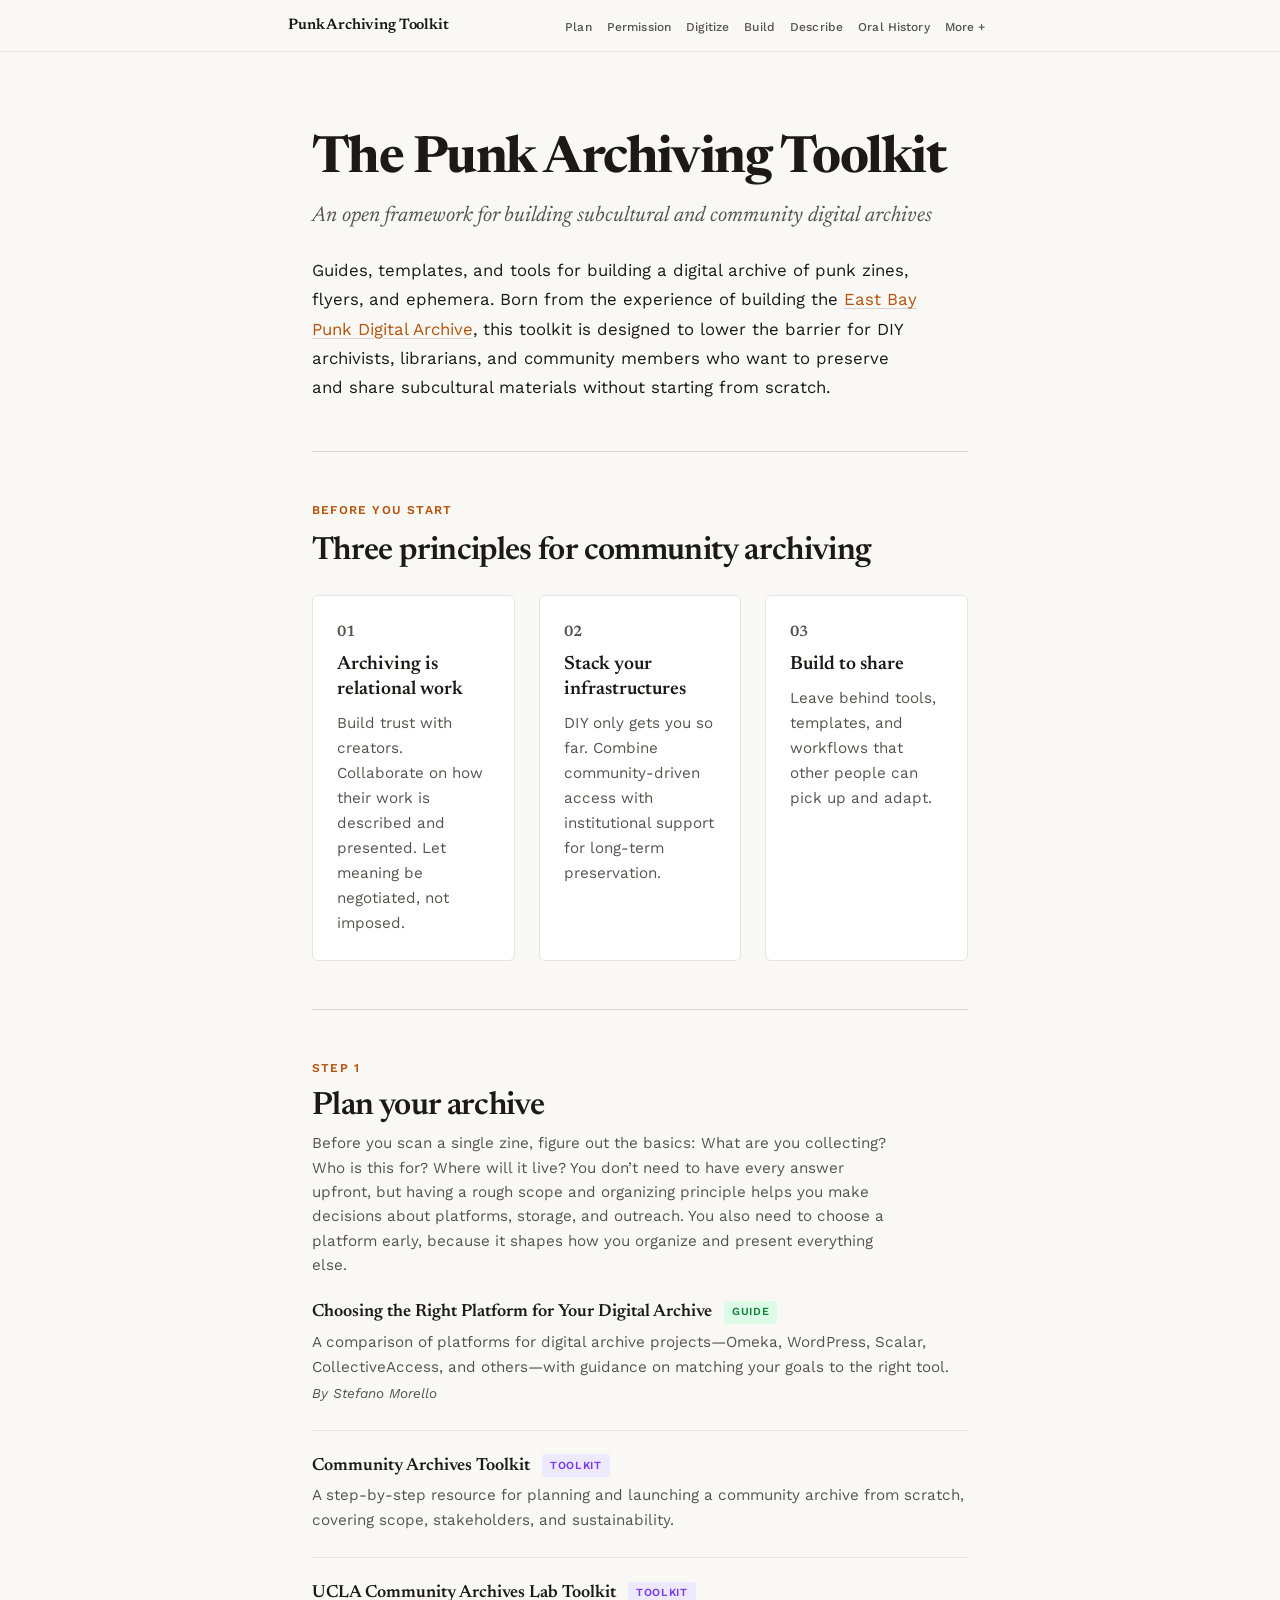
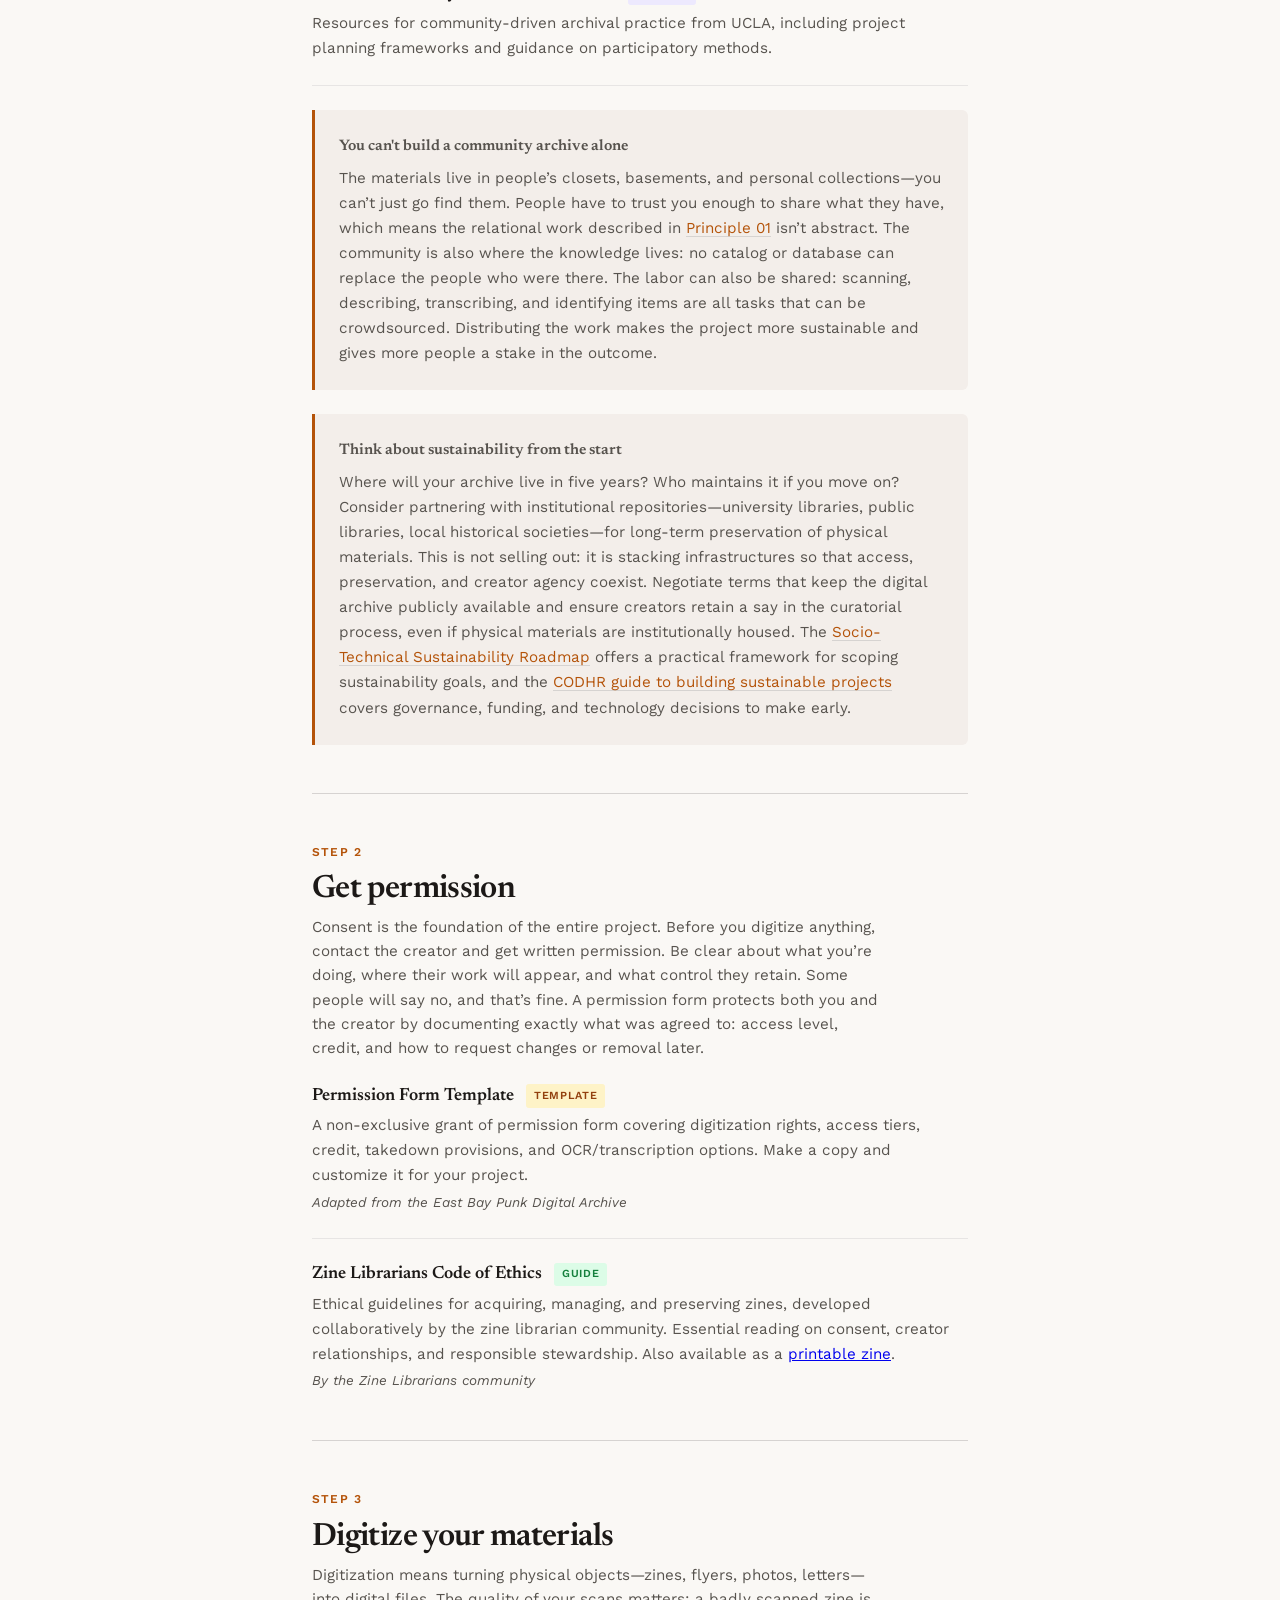
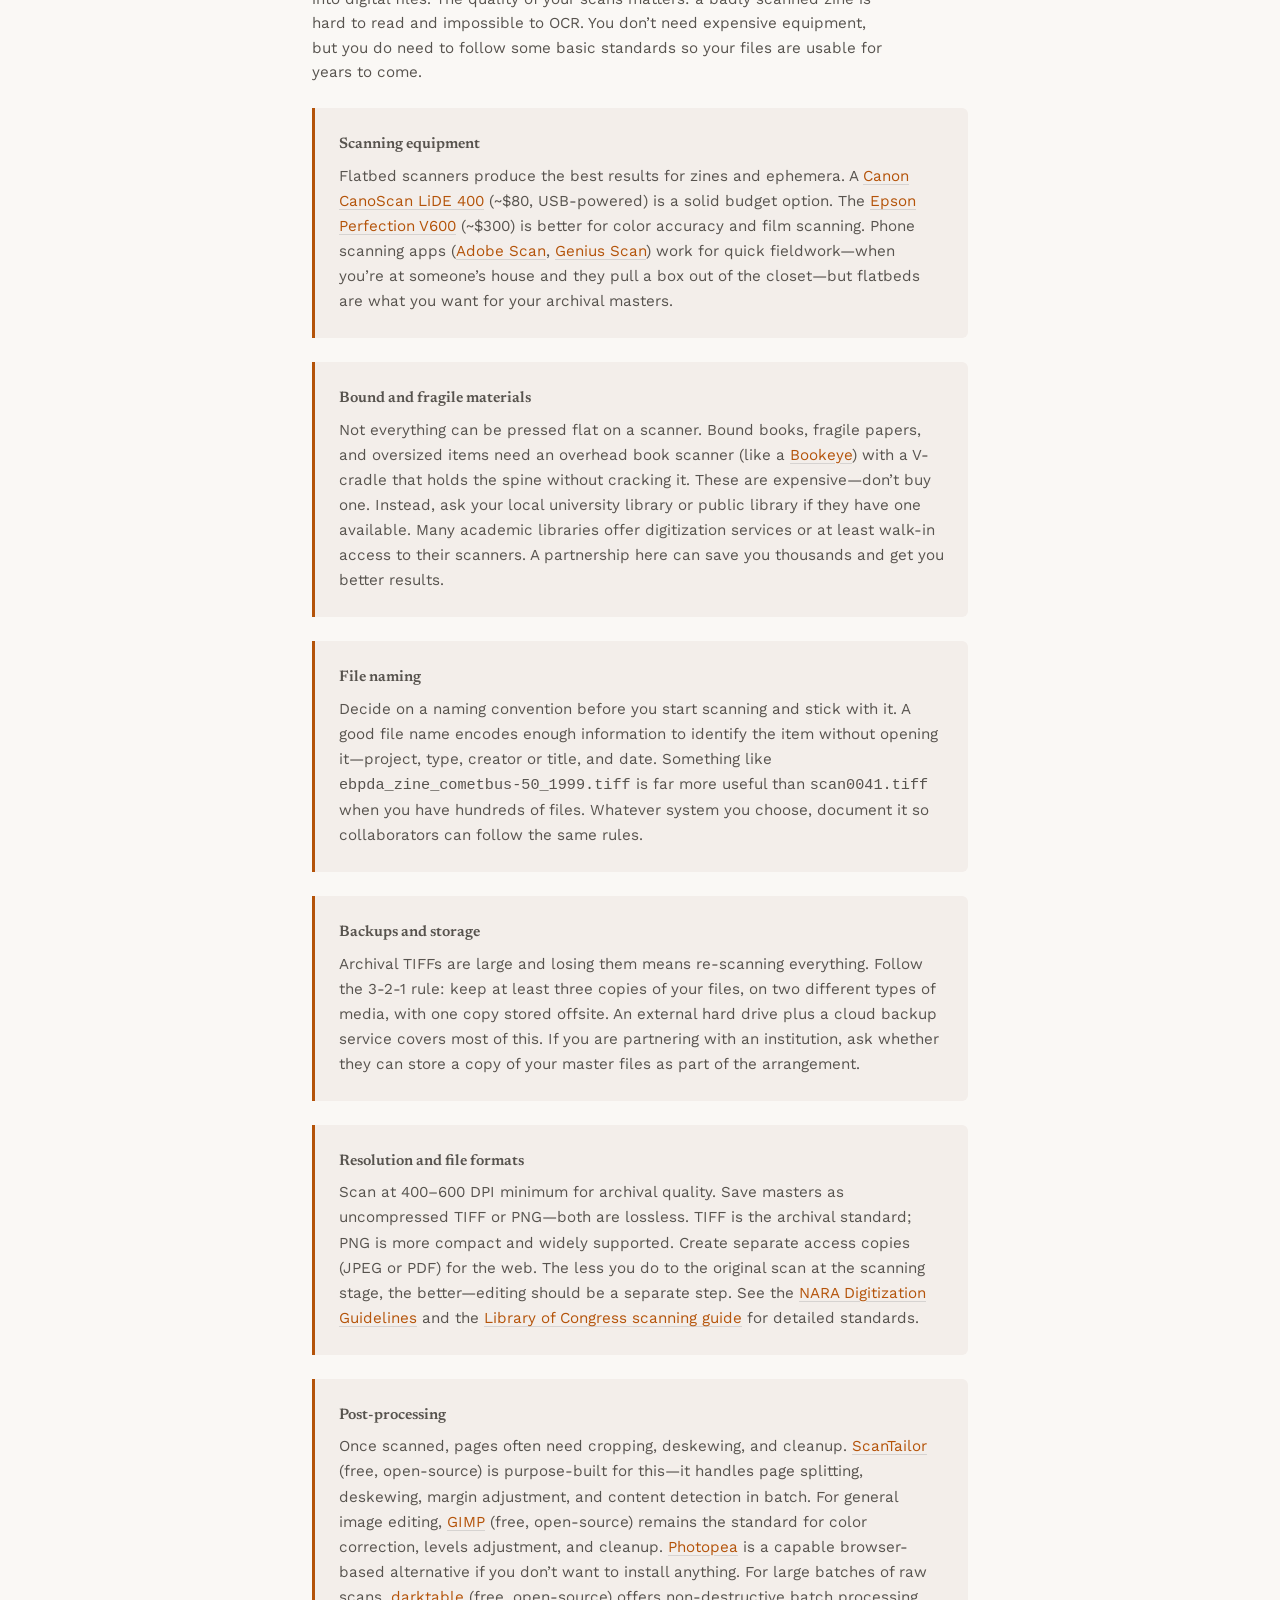
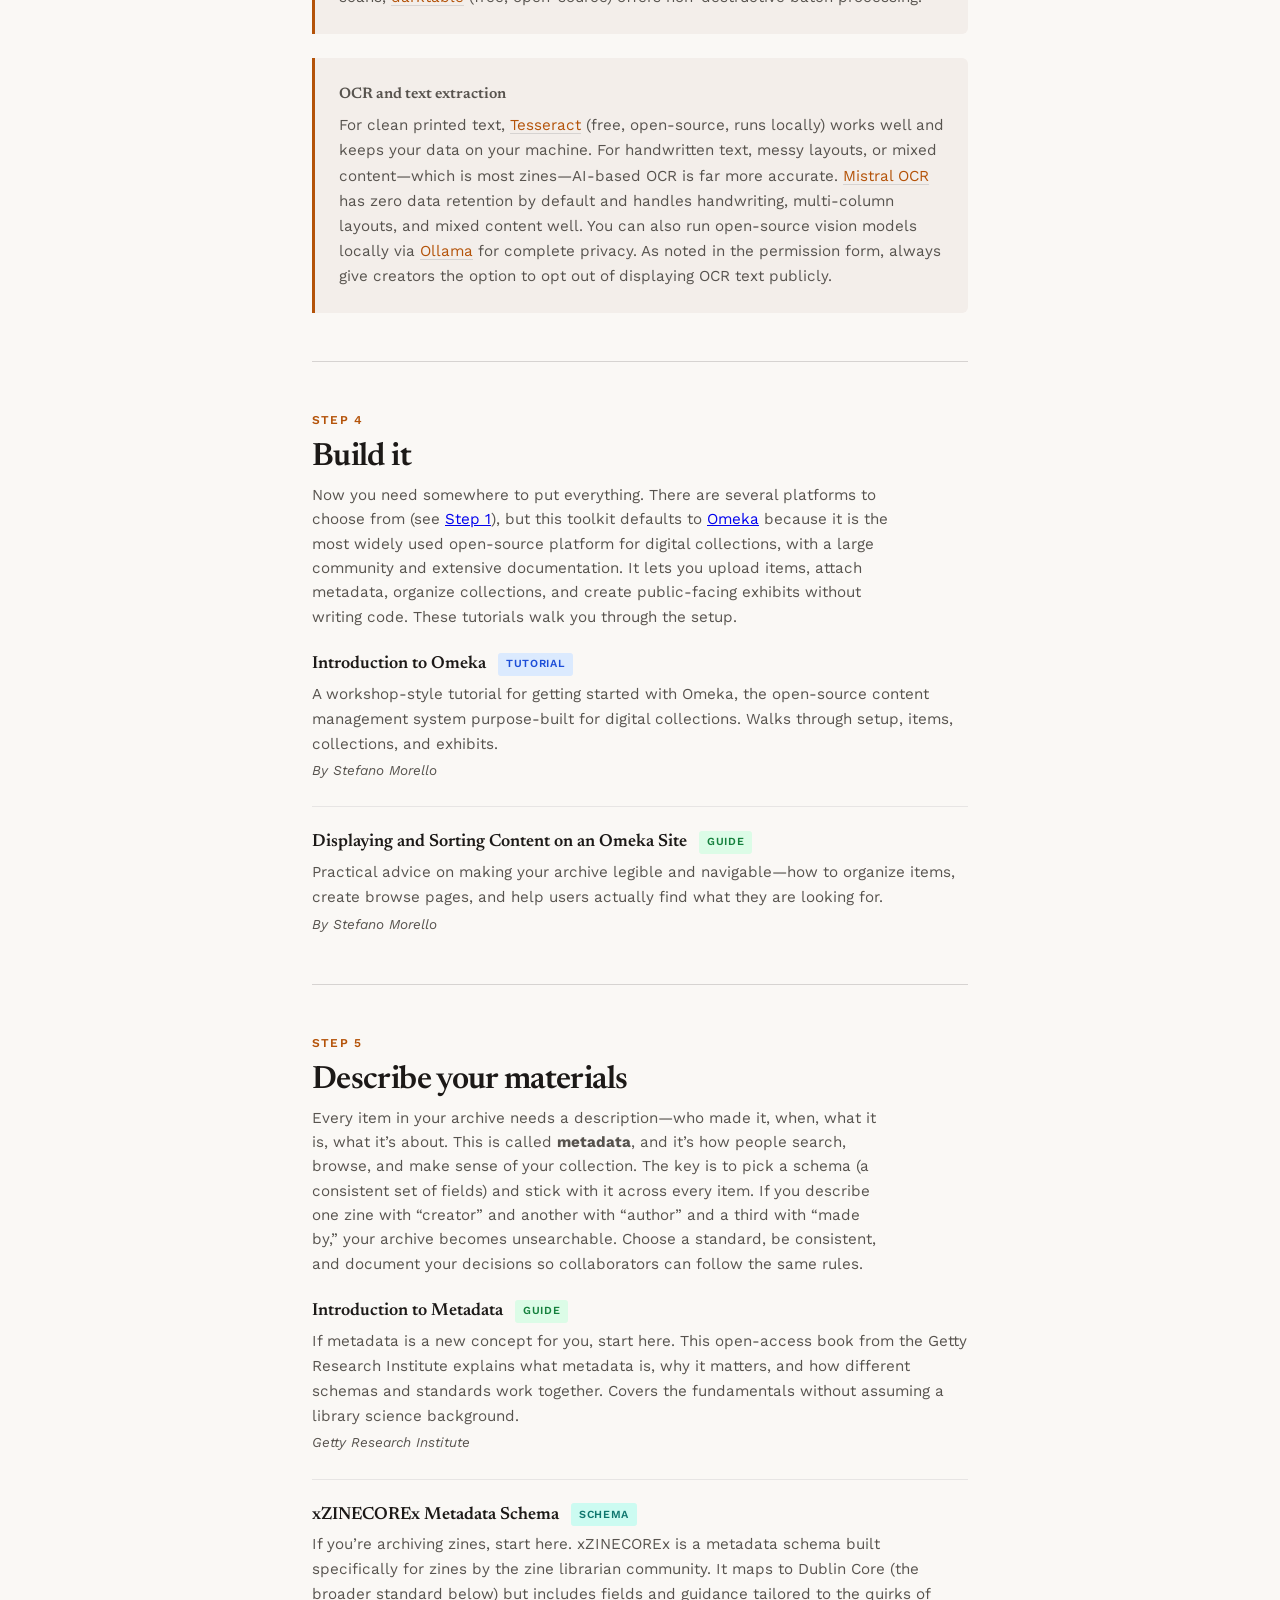
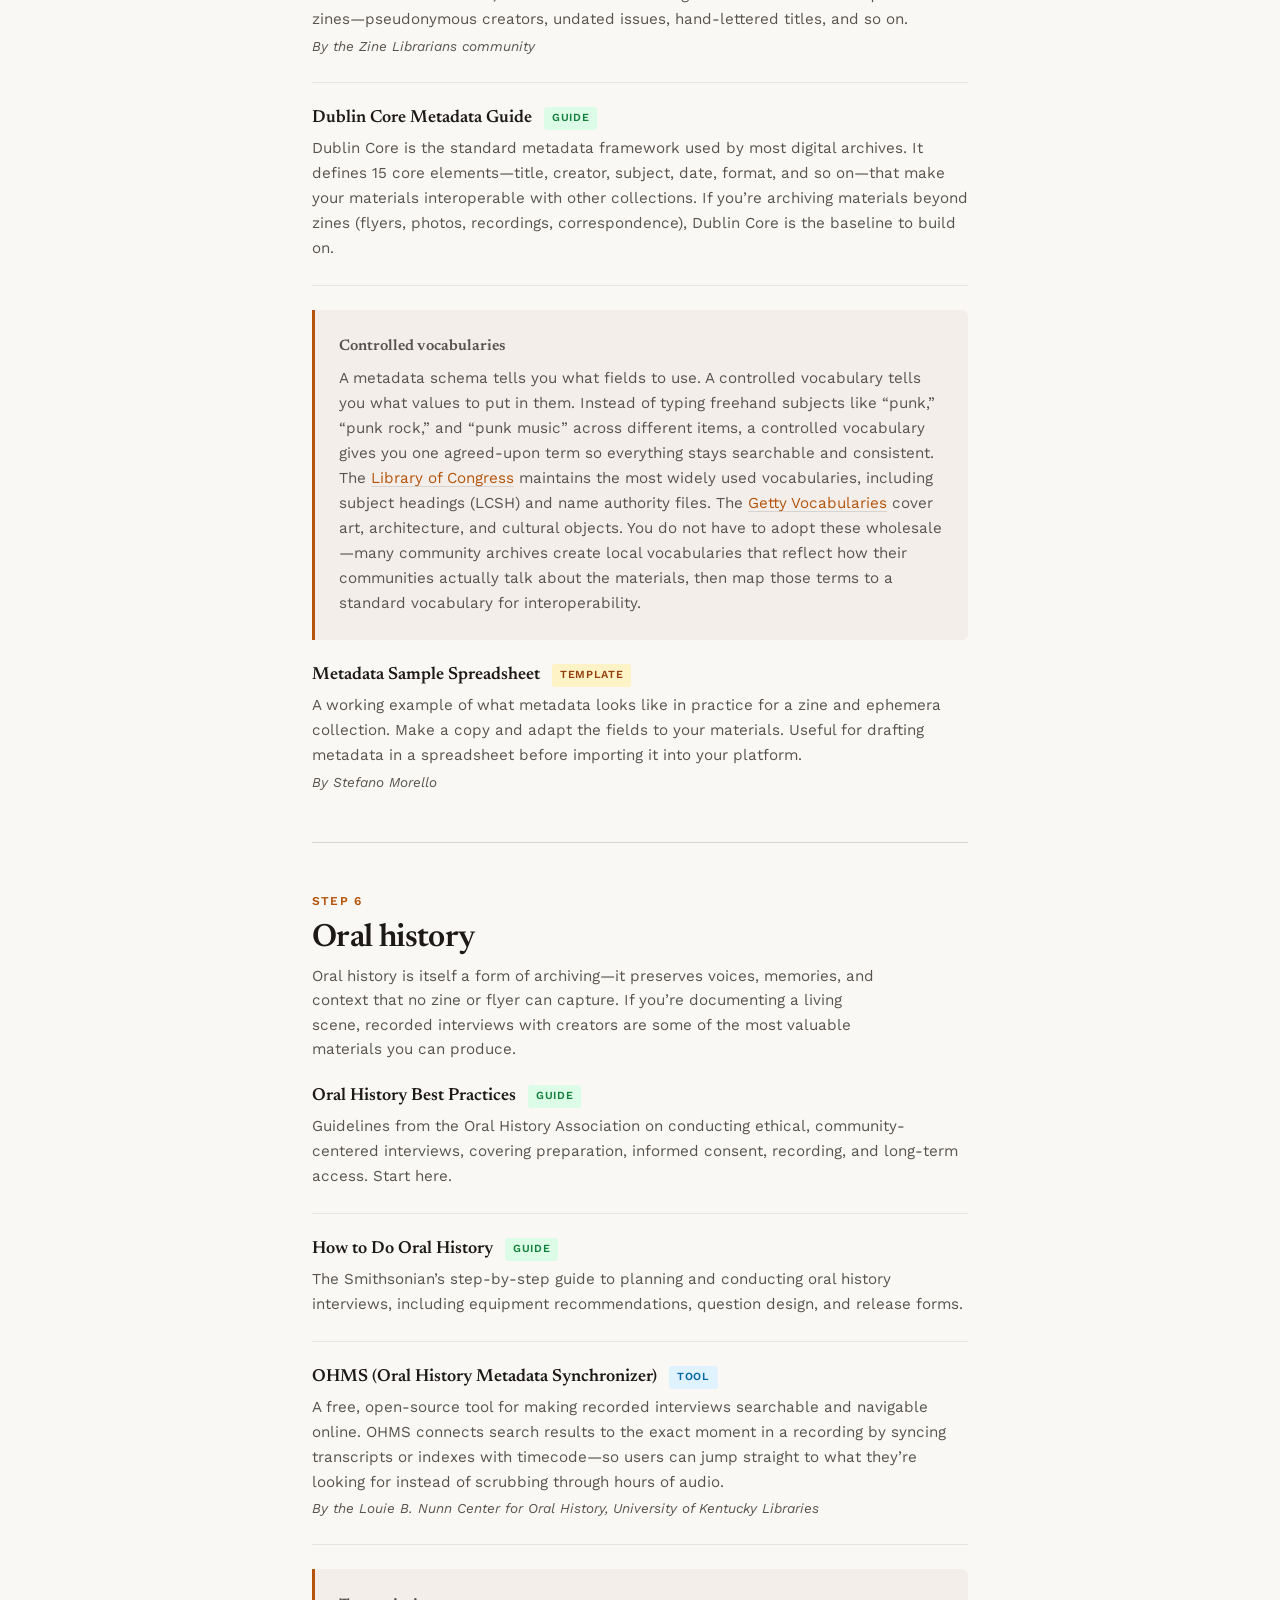
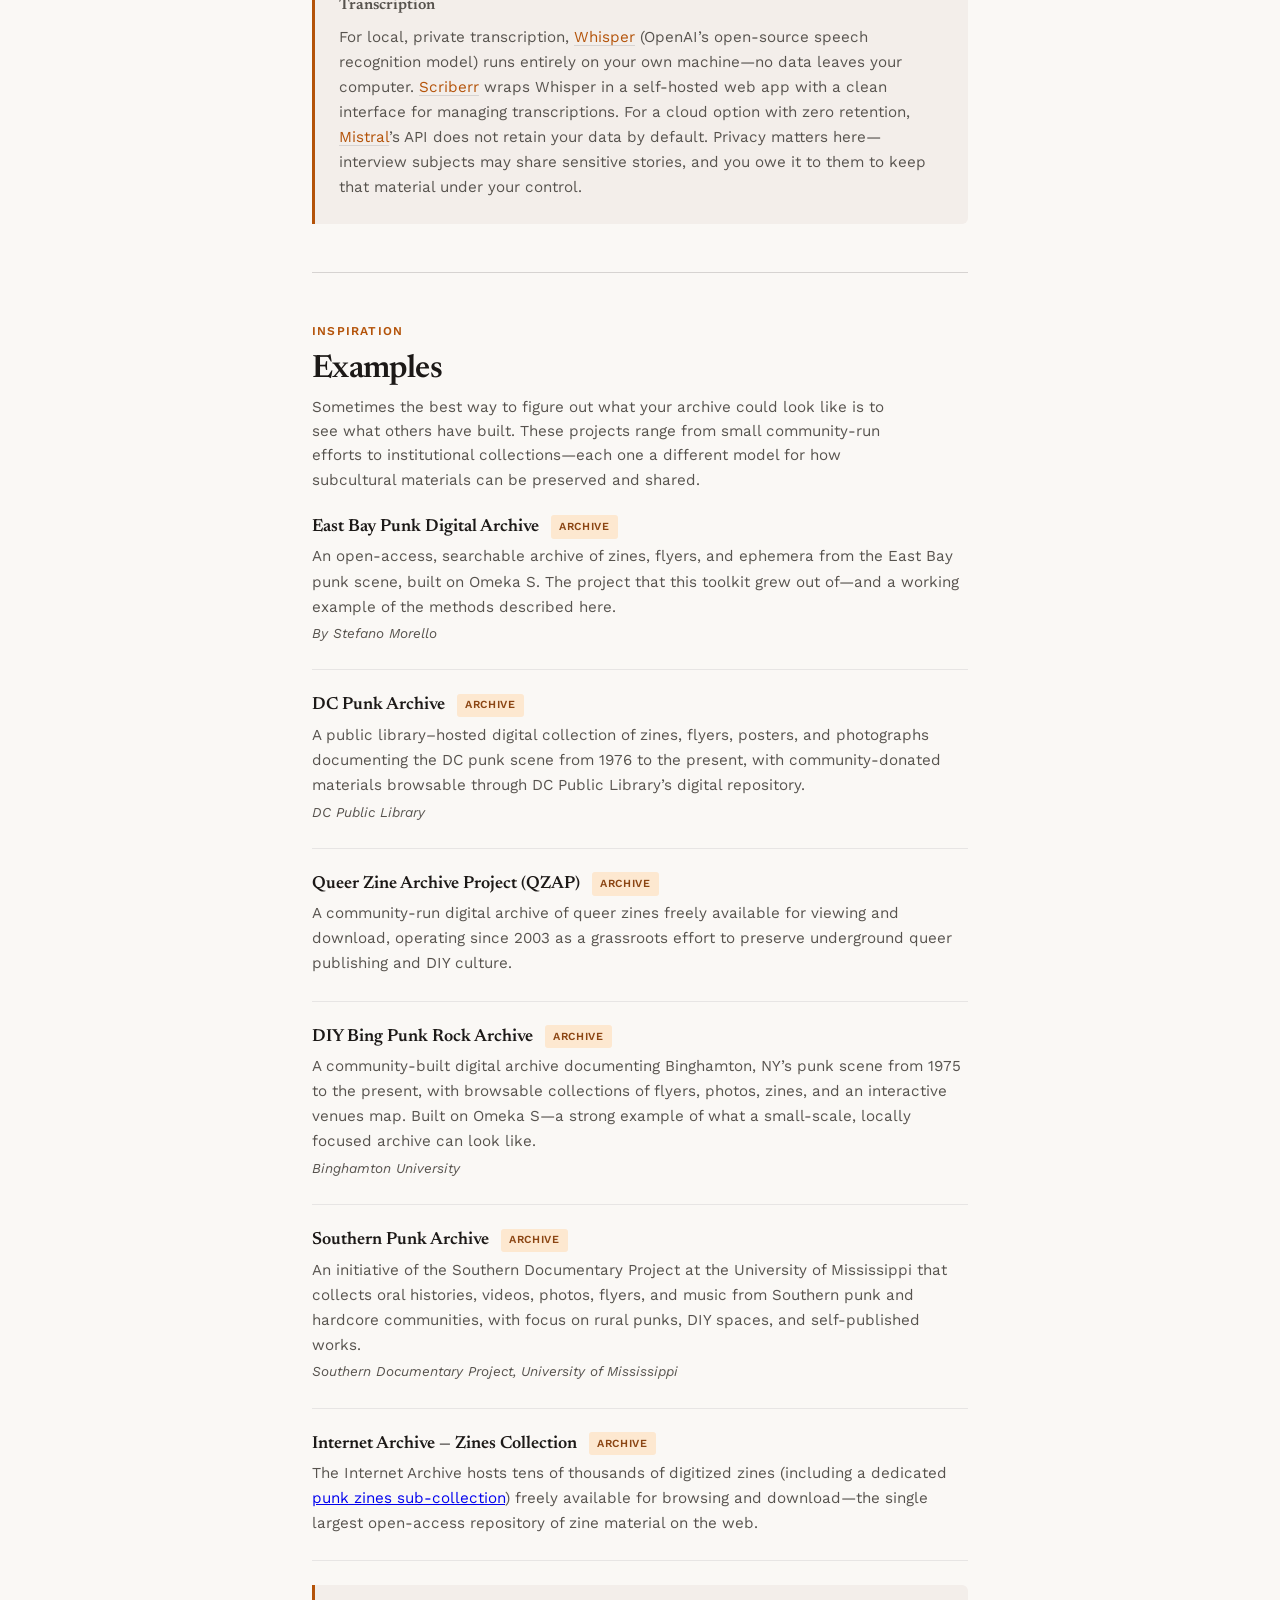
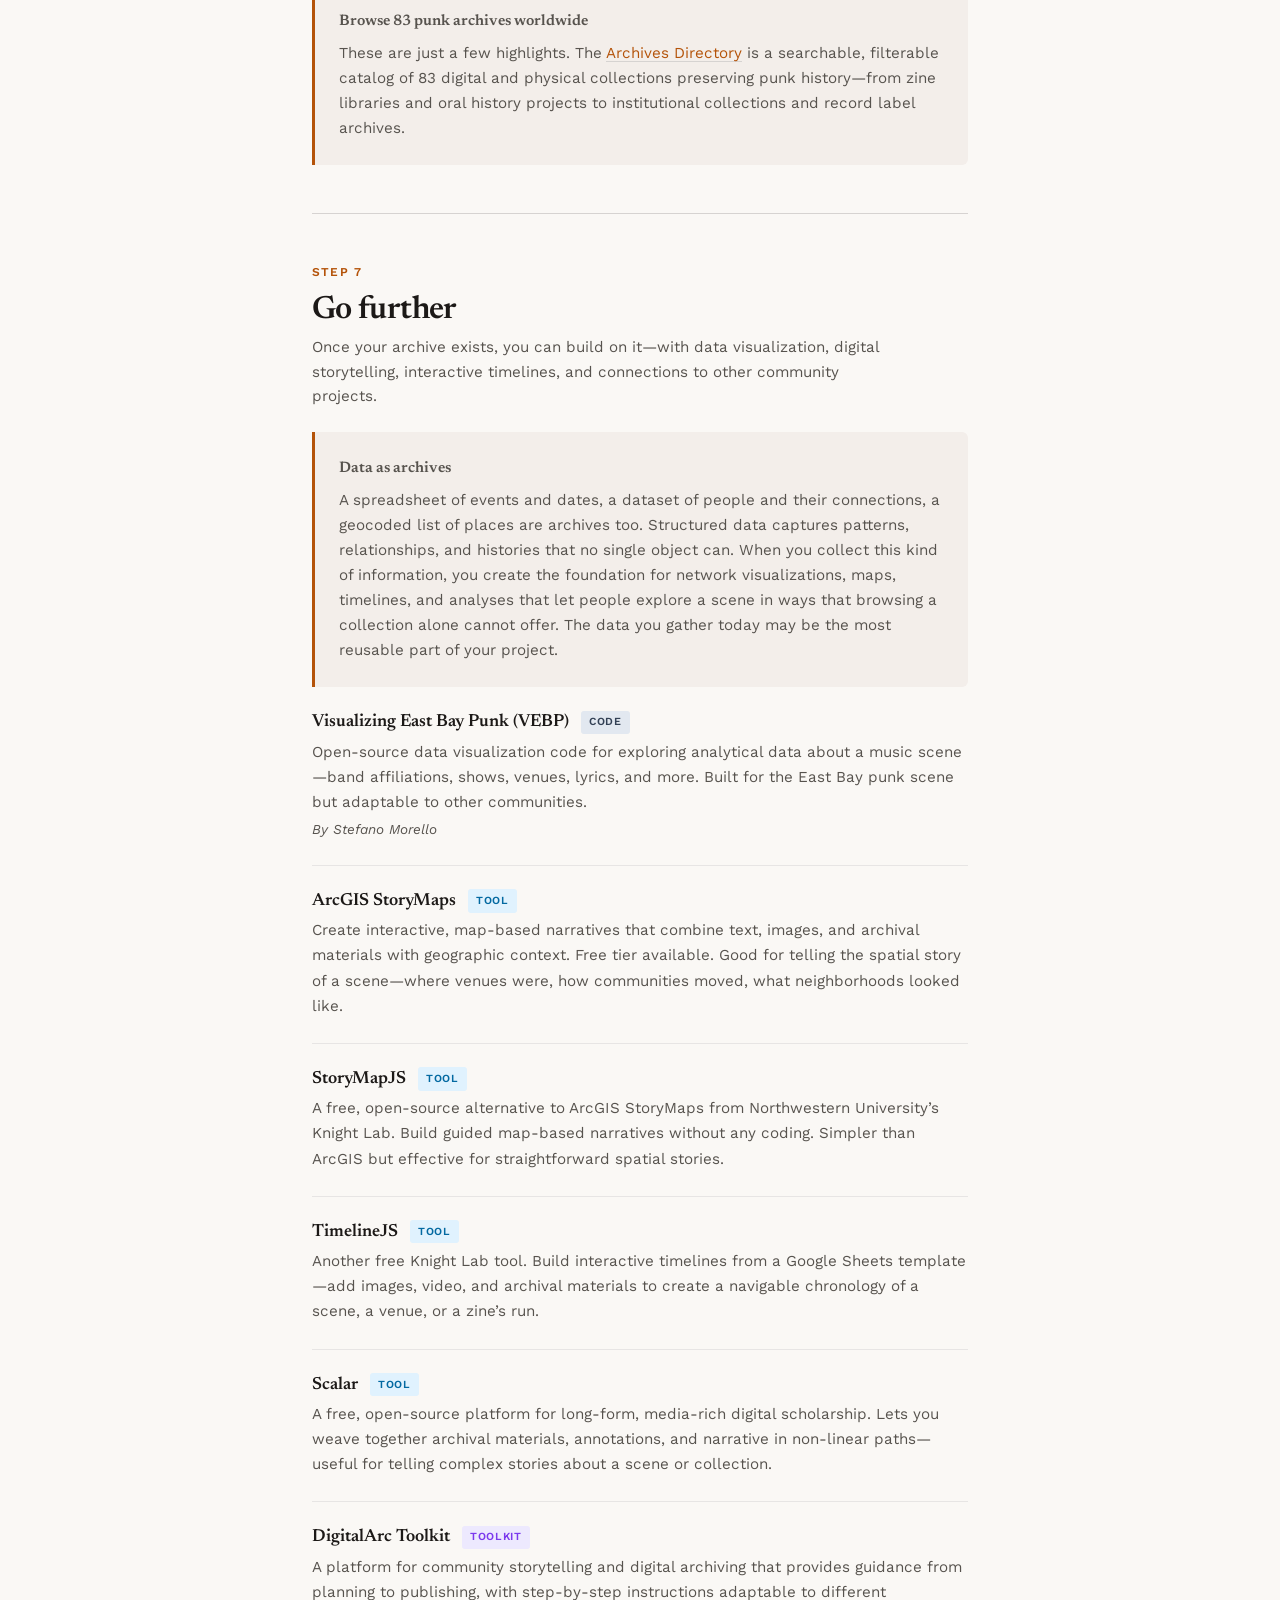
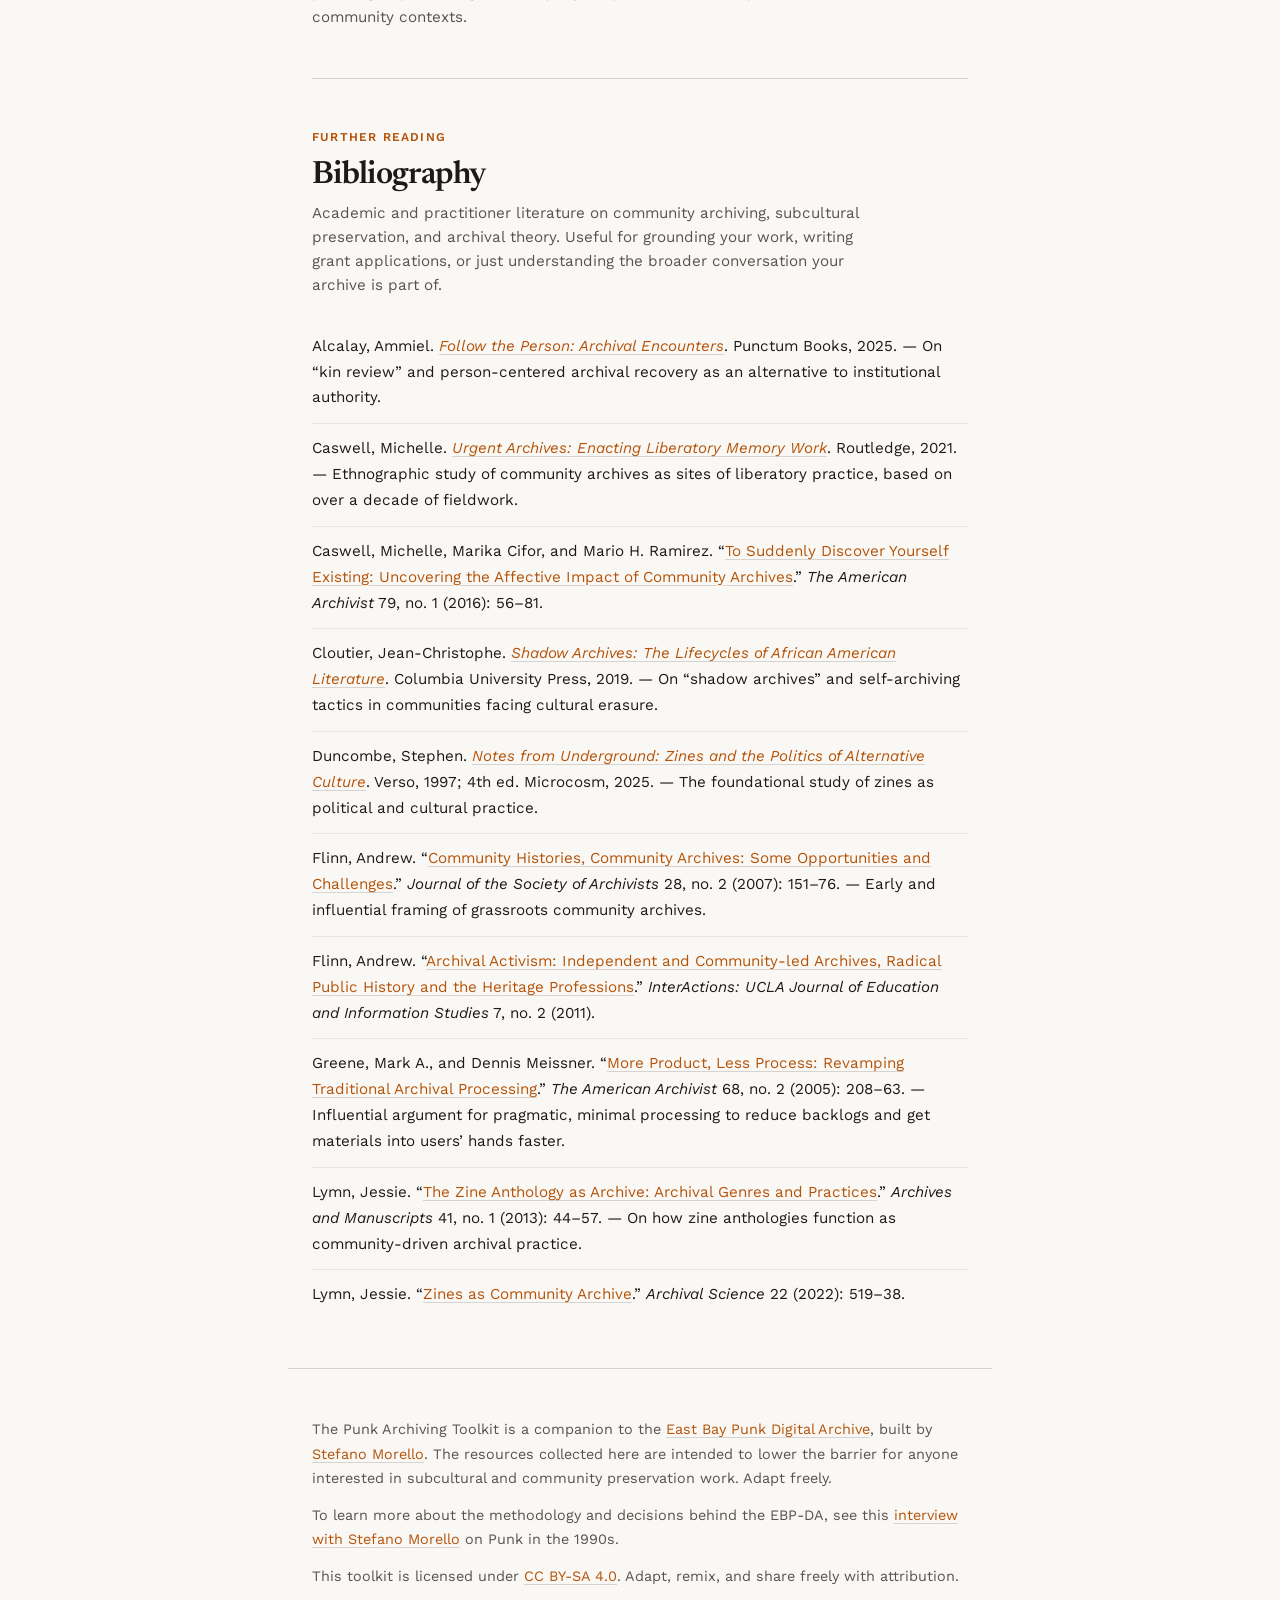
==== commit 4f866097: "Clean up archive titles, fix nav dropdown, and refine copy - Remove institution names from archive t" ====
--- a/index.html
+++ b/index.html
@@ -163,11 +163,21 @@
       border: 1px solid var(--border-light);
       border-radius: 6px;
       padding: 0.35rem 0;
-      margin-top: 0.25rem;
+      padding-top: 0.6rem;
+      margin-top: 0;
       list-style: none;
       min-width: 130px;
       box-shadow: 0 4px 12px rgba(0,0,0,0.08);
       z-index: 200;
+    }
+
+    nav .nav-dropdown::before {
+      content: "";
+      position: absolute;
+      top: -0.5rem;
+      left: 0;
+      right: 0;
+      height: 0.5rem;
     }
 
     nav .nav-more:hover .nav-dropdown {
@@ -792,7 +802,7 @@
     <h1>The Punk Archiving Toolkit</h1>
     <p class="subtitle">An open framework for building subcultural and community digital archives</p>
     <p class="description">
-      A collection of guides, templates, and tools for anyone who wants to build a digital archive of punk zines, flyers, and ephemera&mdash;or any other subcultural or community materials. Born from the experience of building the <a href="https://eastbaypunkda.com" target="_blank" rel="noopener">East Bay Punk Digital Archive</a>, this toolkit is designed to lower the barrier for DIY archivists, librarians, and community members who want to preserve and share cultural materials without starting from scratch.
+      Guides, templates, and tools for building a digital archive of punk zines, flyers, and ephemera. Born from the experience of building the <a href="https://eastbaypunkda.com" target="_blank" rel="noopener">East Bay Punk Digital Archive</a>, this toolkit is designed to lower the barrier for DIY archivists, librarians, and community members who want to preserve and share subcultural materials without starting from scratch.
     </p>
   </header>
 
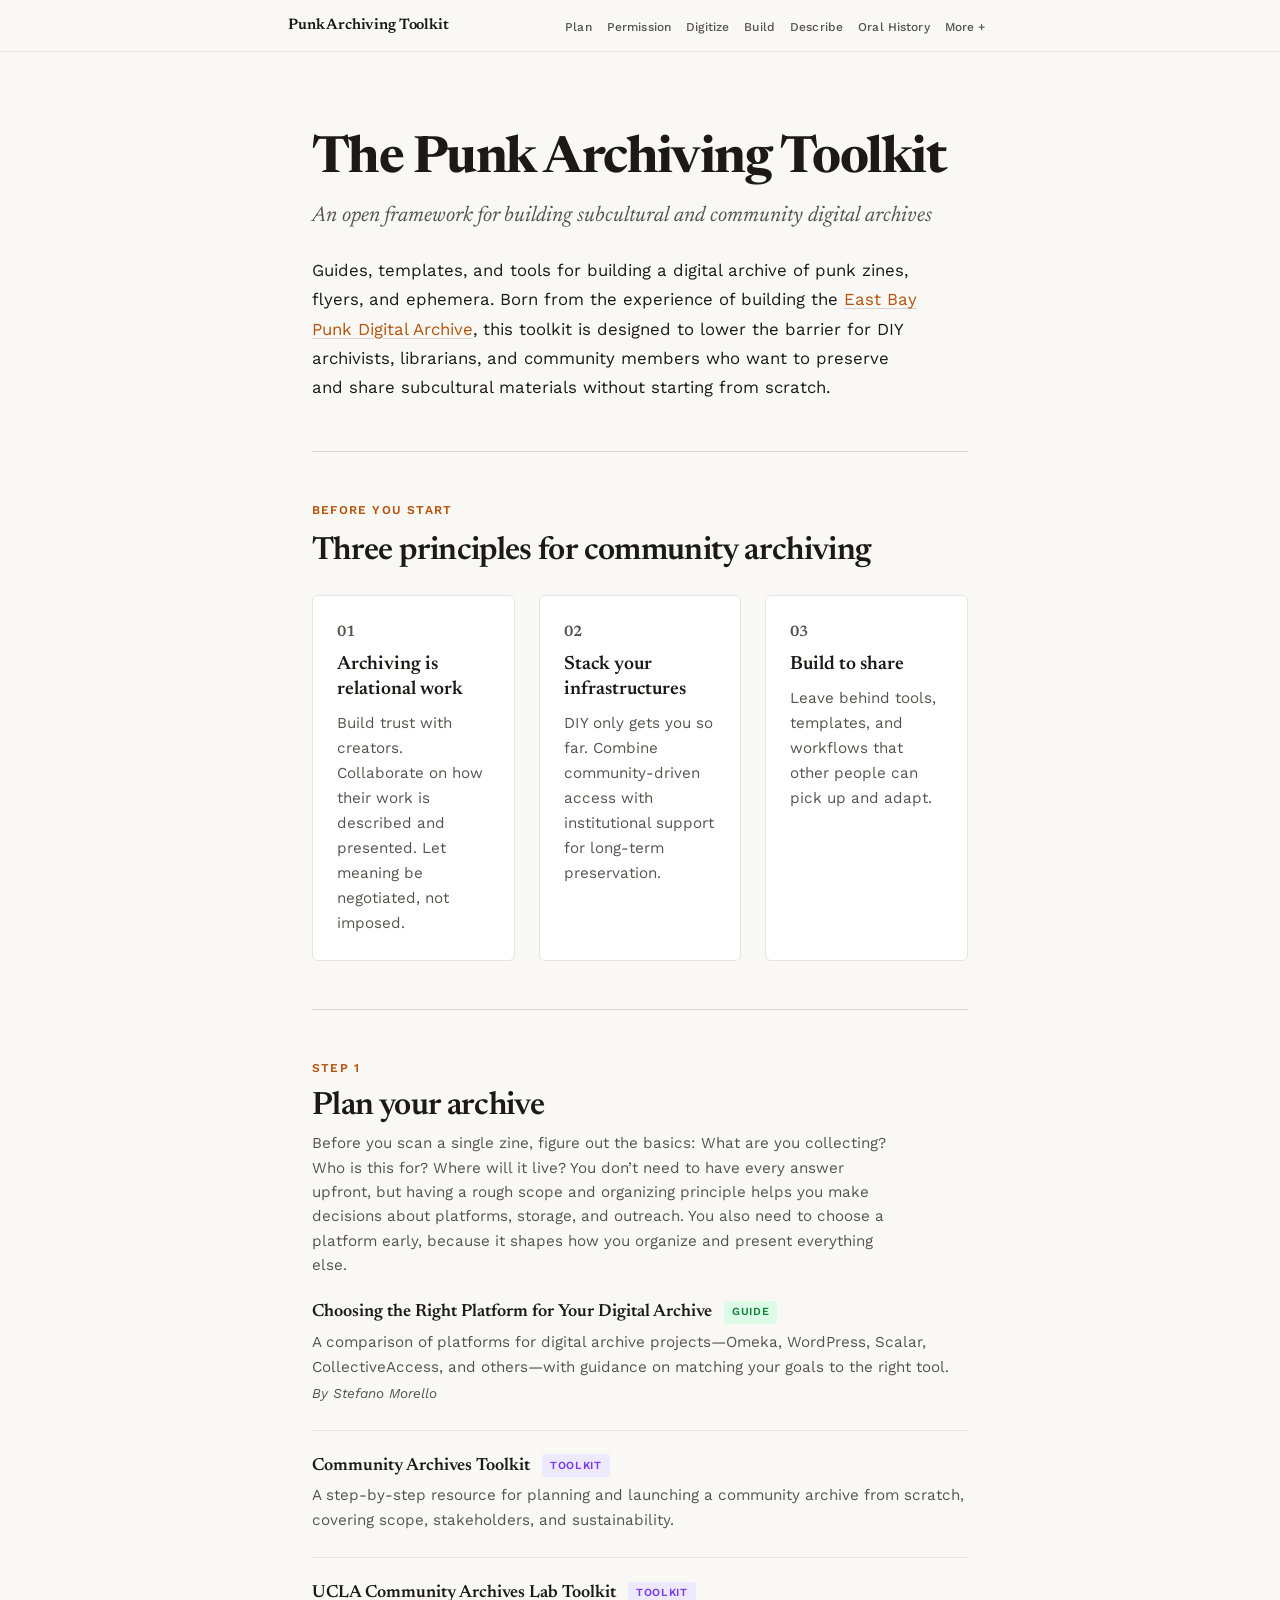
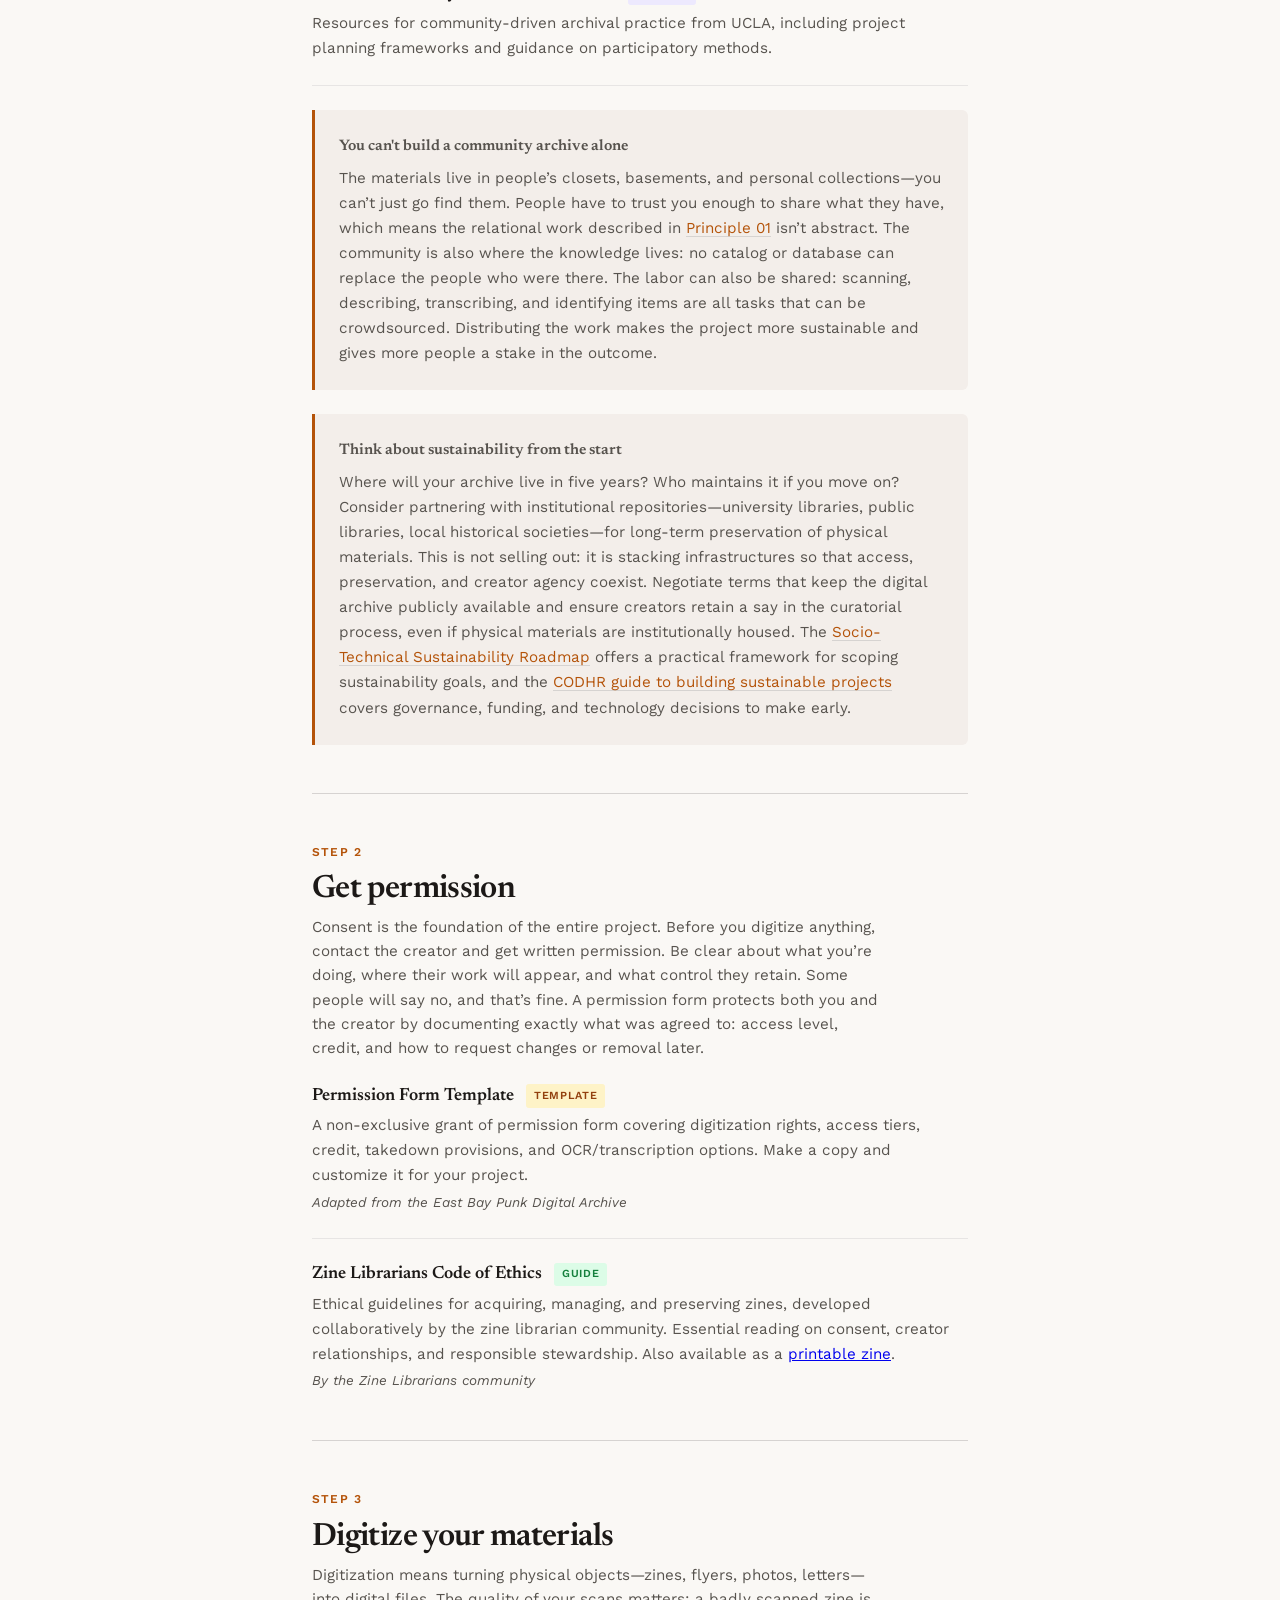
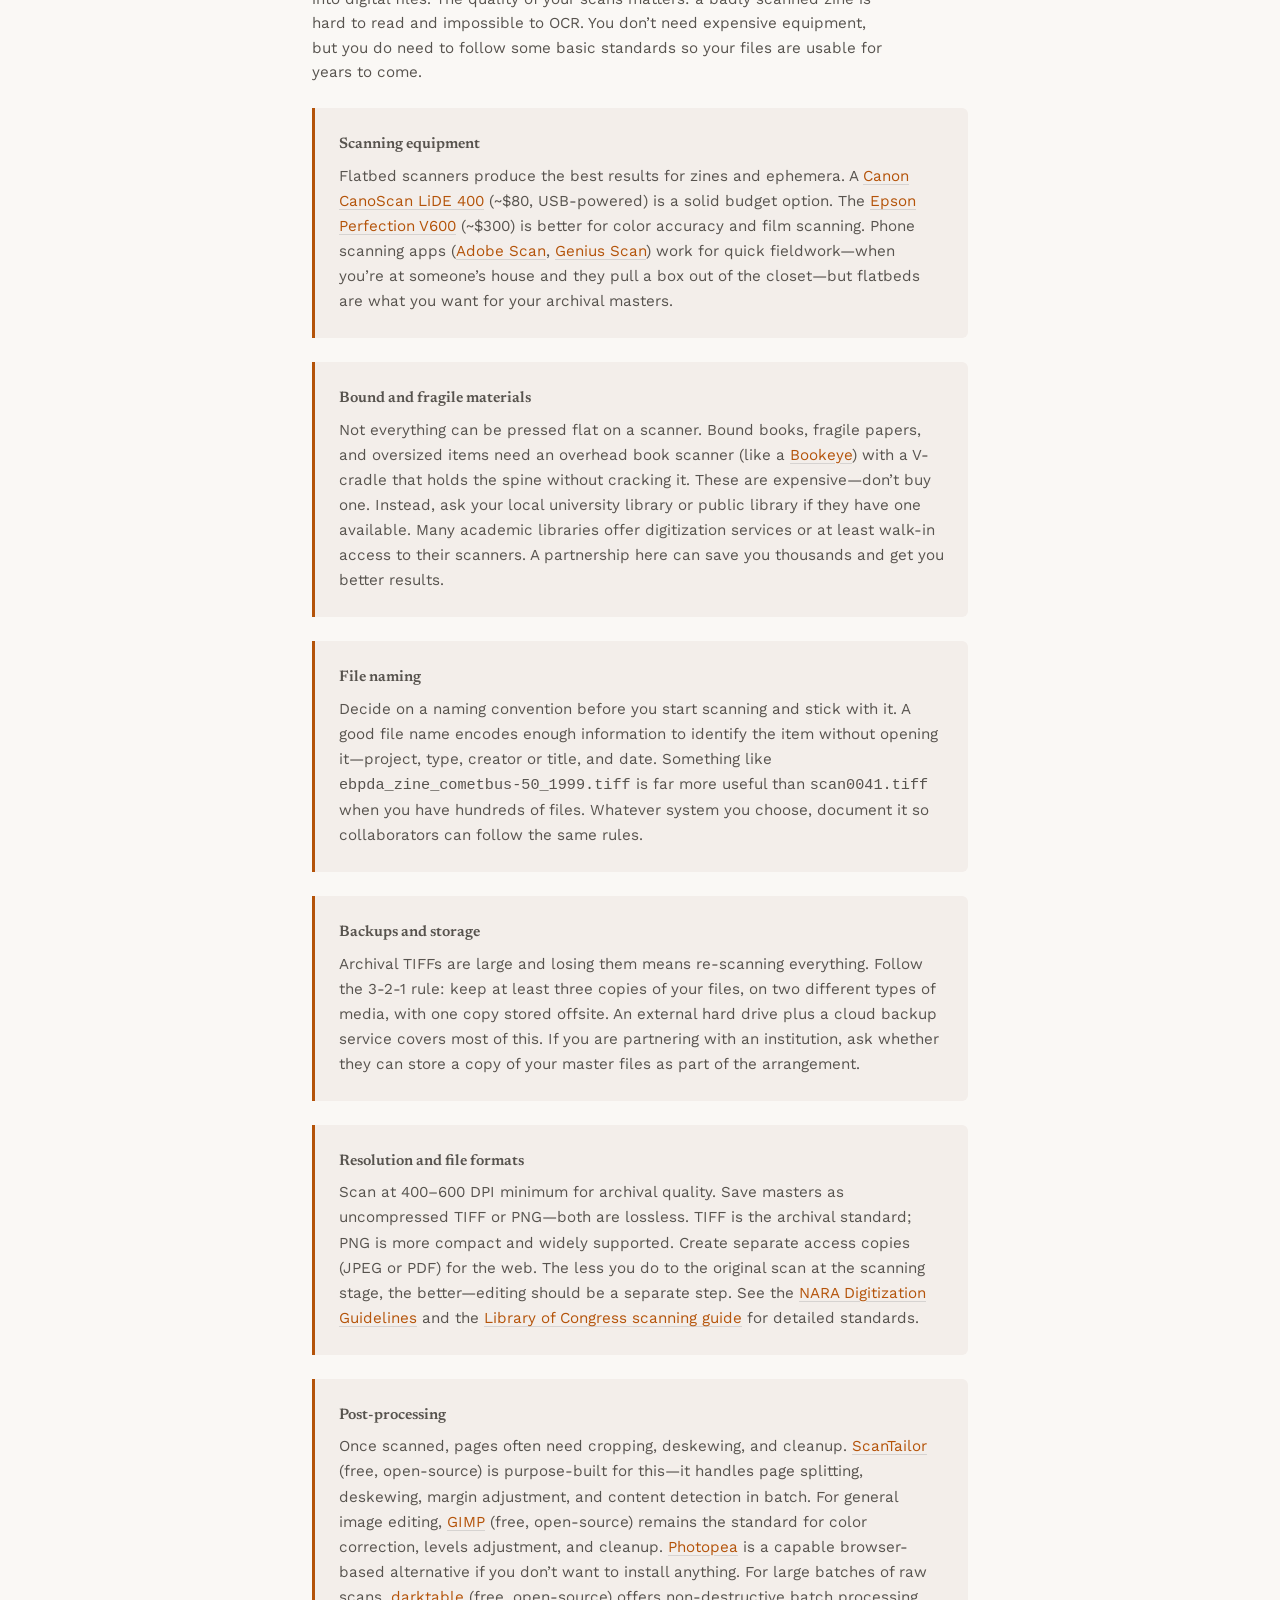
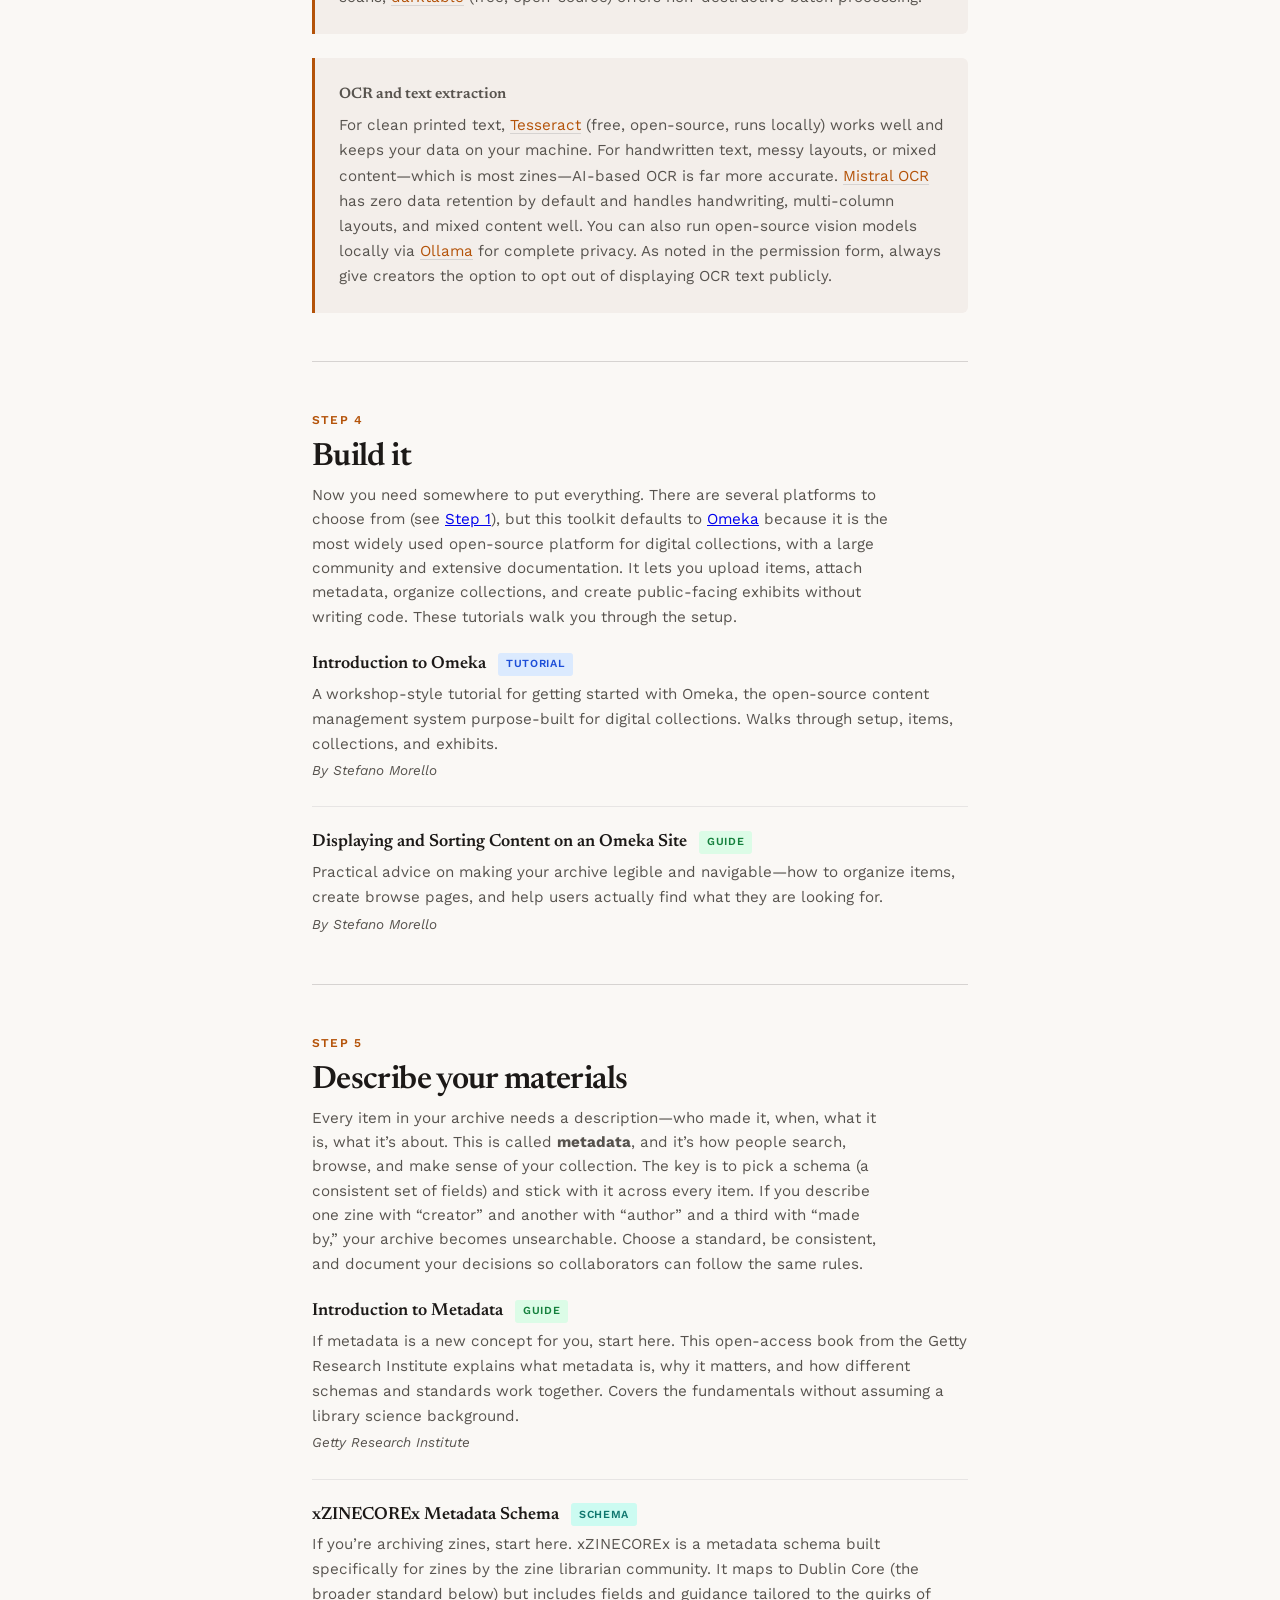
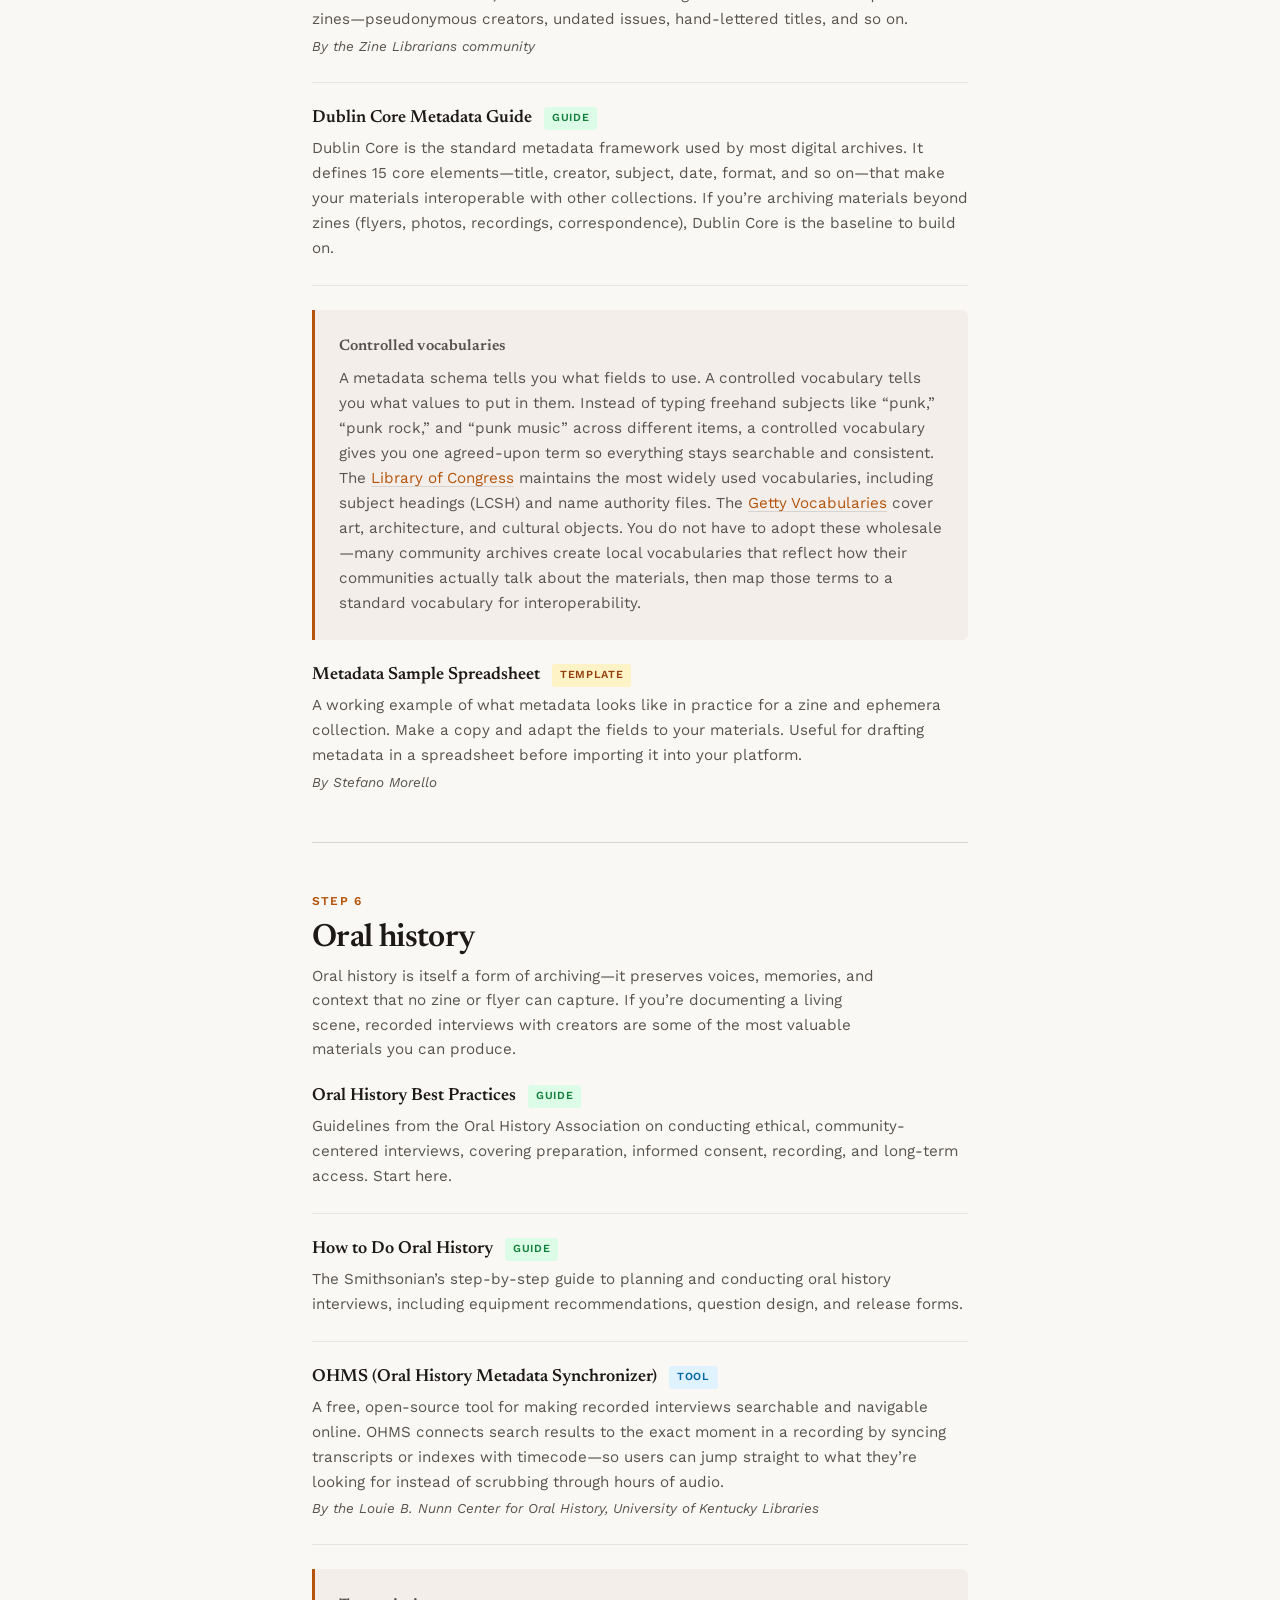
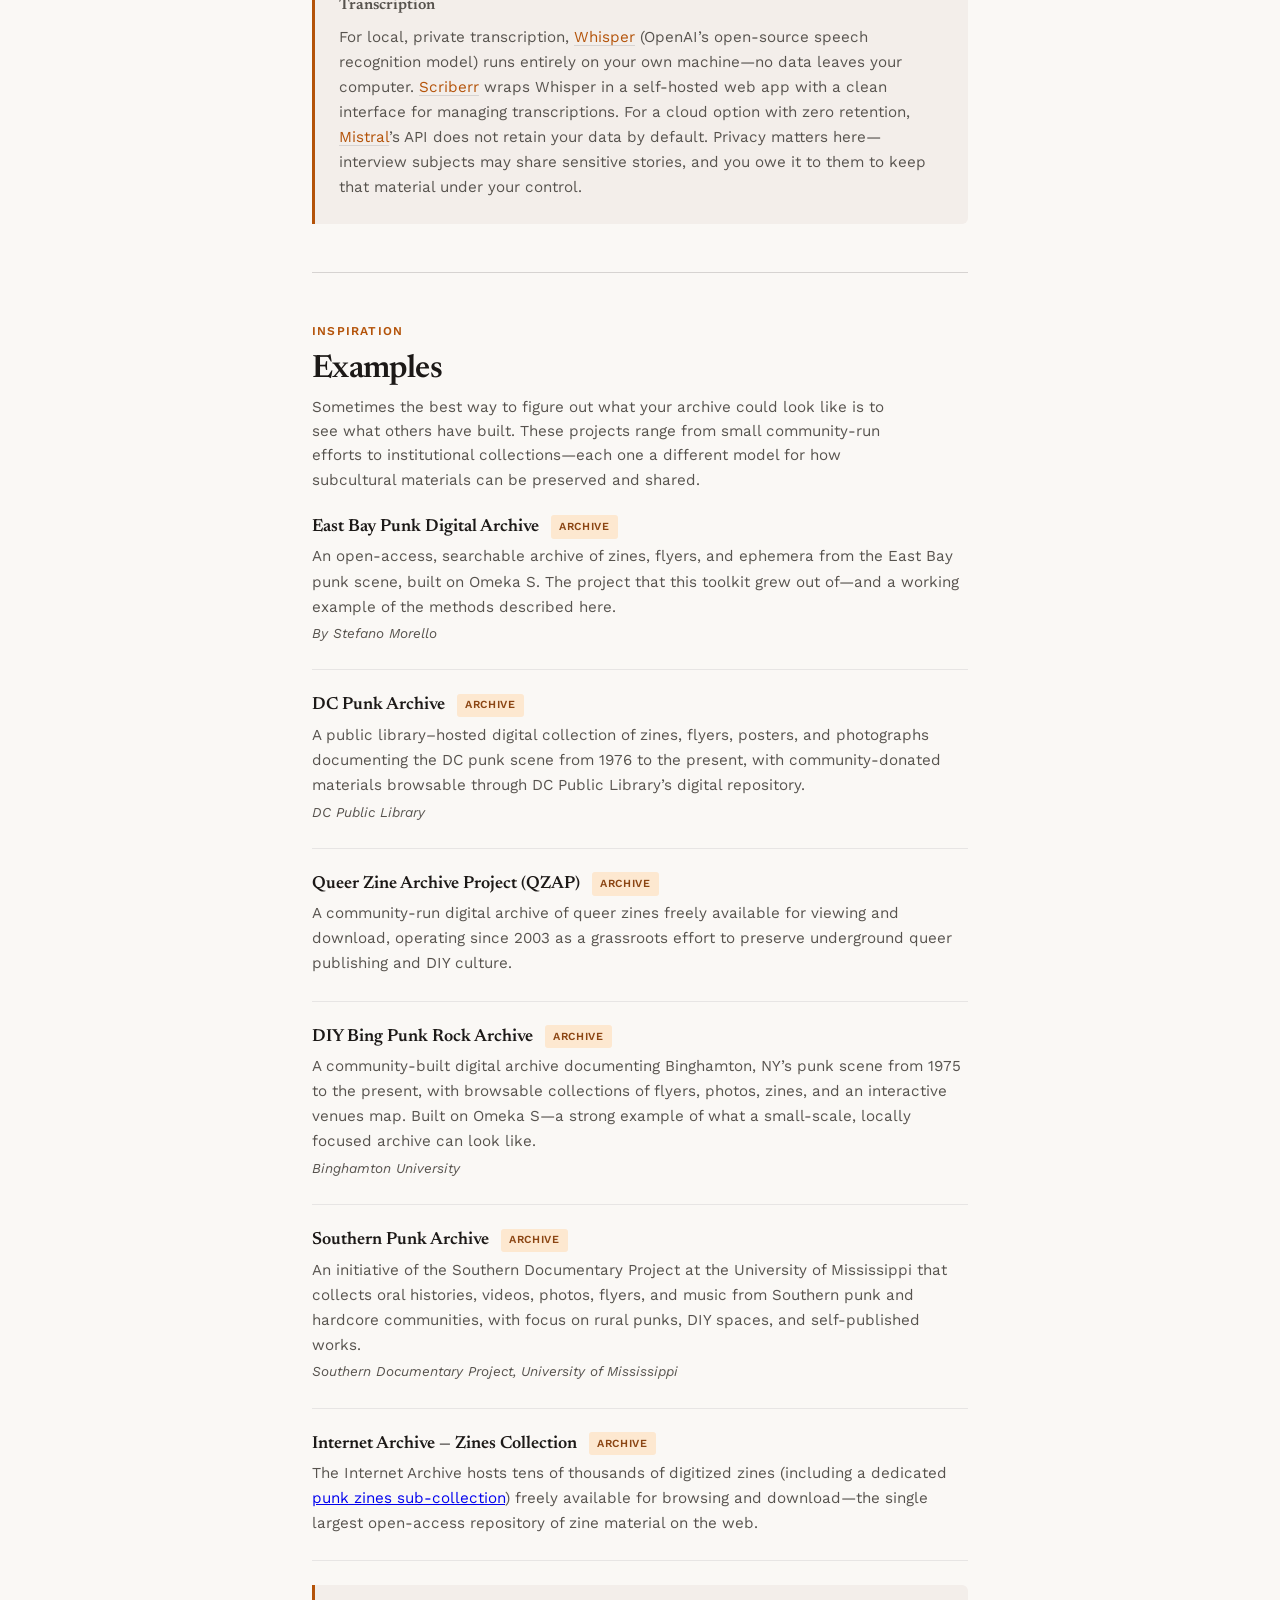
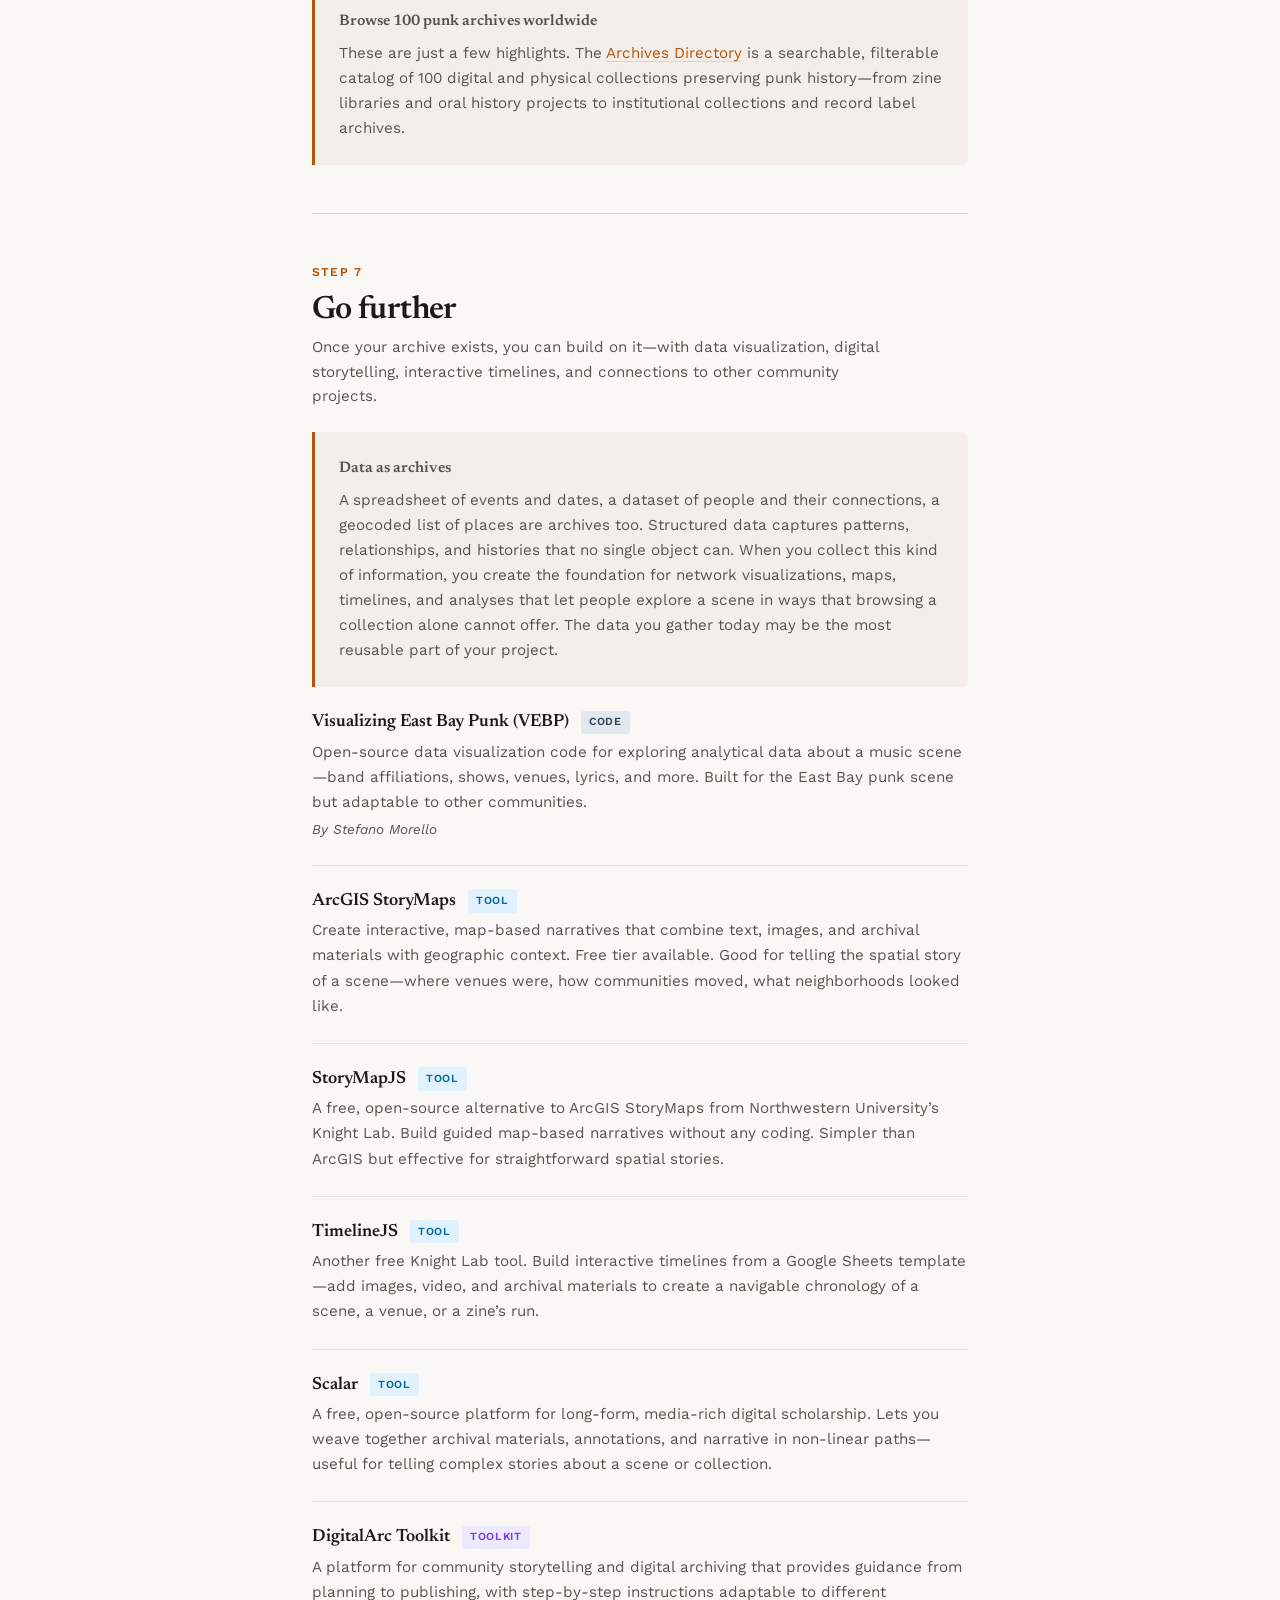
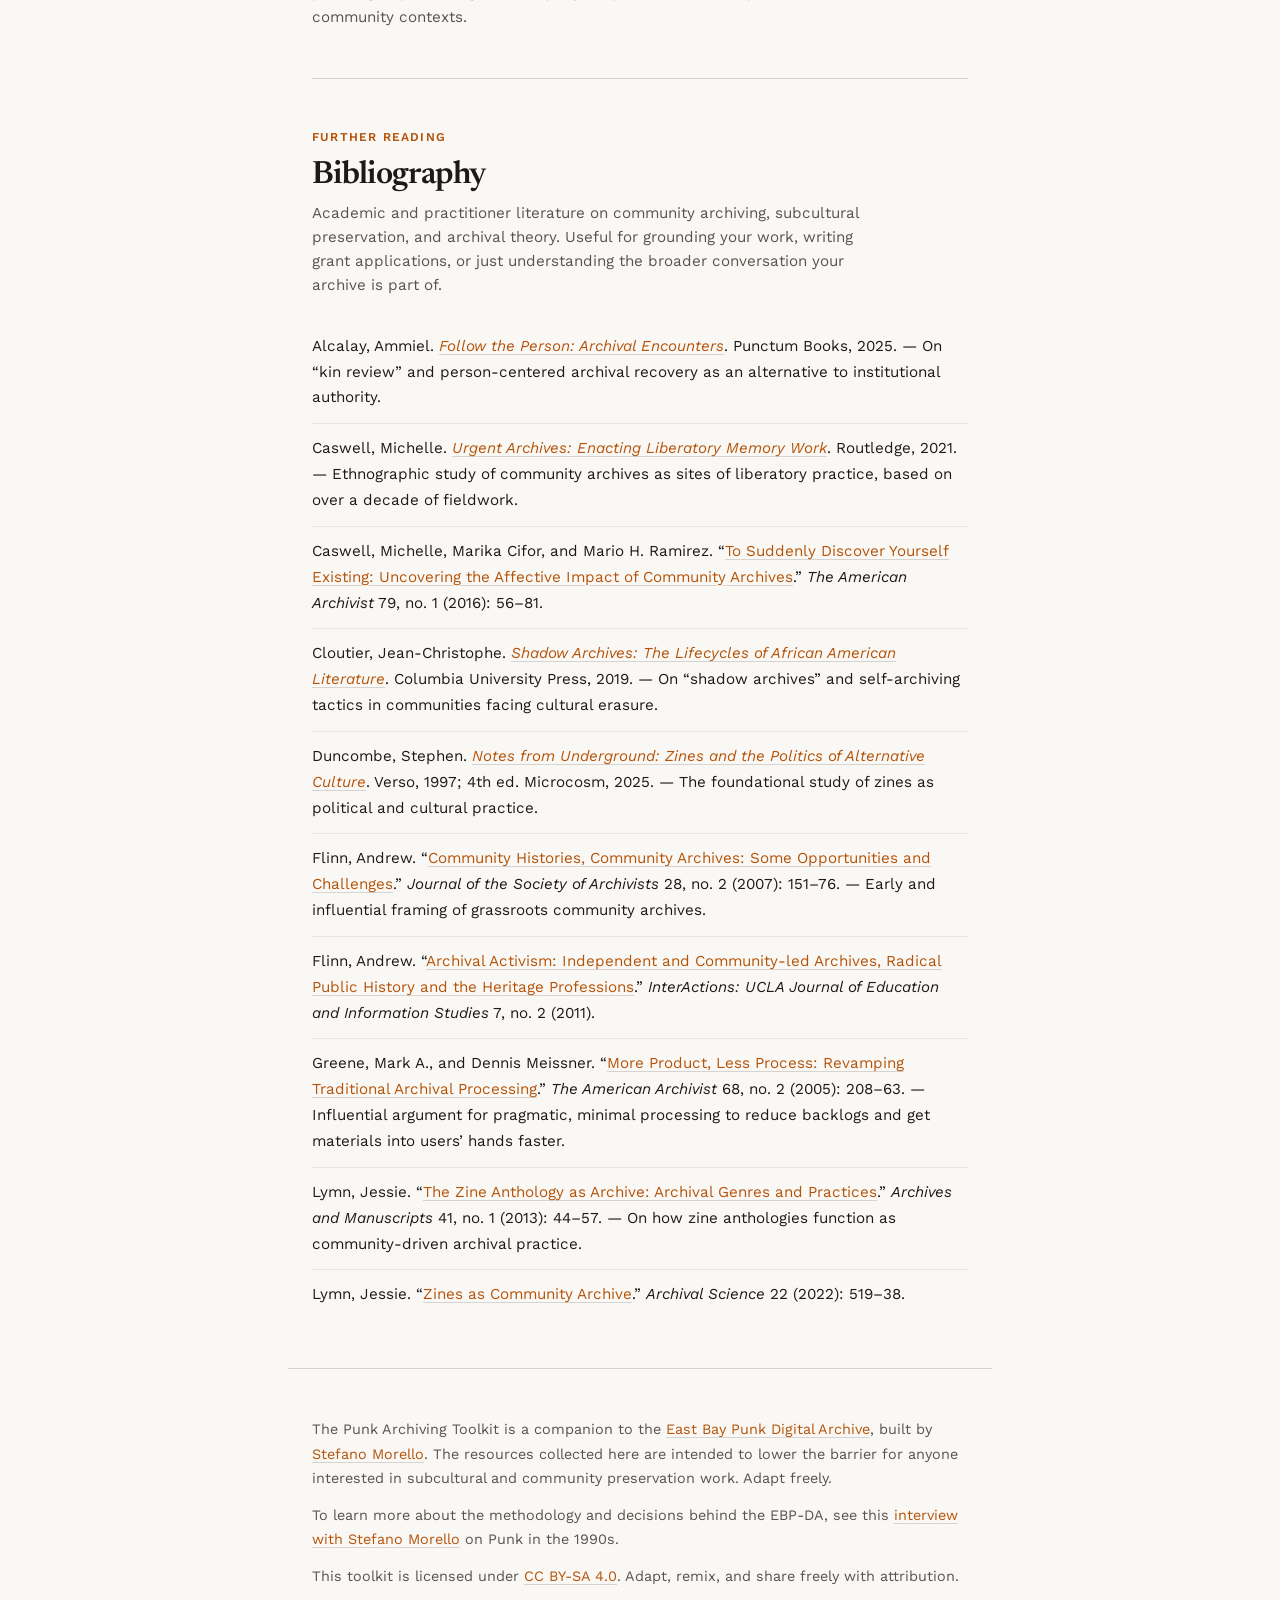
==== commit be8c4015: "Expand archives directory to 100 entries Add 17 new archives: MRR Physical Archive (MTSU), Rock Hall" ====
--- a/index.html
+++ b/index.html
@@ -234,11 +234,13 @@
         top: 100%;
         left: 0;
         right: 0;
-        background: rgba(250, 248, 245, 0.97);
+        background: var(--bg);
+        -webkit-backdrop-filter: blur(8px);
         backdrop-filter: blur(8px);
         border-bottom: 1px solid var(--border-light);
         padding: 0.5rem var(--space-md) 0.75rem;
         gap: 0;
+        z-index: 200;
       }
 
       nav .nav-toggle:checked ~ .nav-links {
@@ -256,7 +258,23 @@
       }
 
       nav .nav-dropdown {
-        display: contents;
+        display: block;
+        position: static;
+        background: none;
+        border: none;
+        border-radius: 0;
+        padding: 0;
+        margin: 0;
+        box-shadow: none;
+        min-width: 0;
+      }
+
+      nav .nav-dropdown::before {
+        display: none;
+      }
+
+      nav .nav-dropdown li {
+        list-style: none;
       }
     }
 
@@ -1142,8 +1160,8 @@
       </div>
 
       <div class="callout">
-        <p class="callout-title">Browse 83 punk archives worldwide</p>
-        <p>These are just a few highlights. The <a href="archives.html">Archives Directory</a> is a searchable, filterable catalog of 83 digital and physical collections preserving punk history&mdash;from zine libraries and oral history projects to institutional collections and record label archives.</p>
+        <p class="callout-title">Browse 100 punk archives worldwide</p>
+        <p>These are just a few highlights. The <a href="archives.html">Archives Directory</a> is a searchable, filterable catalog of 100 digital and physical collections preserving punk history&mdash;from zine libraries and oral history projects to institutional collections and record label archives.</p>
       </div>
 
     </div>
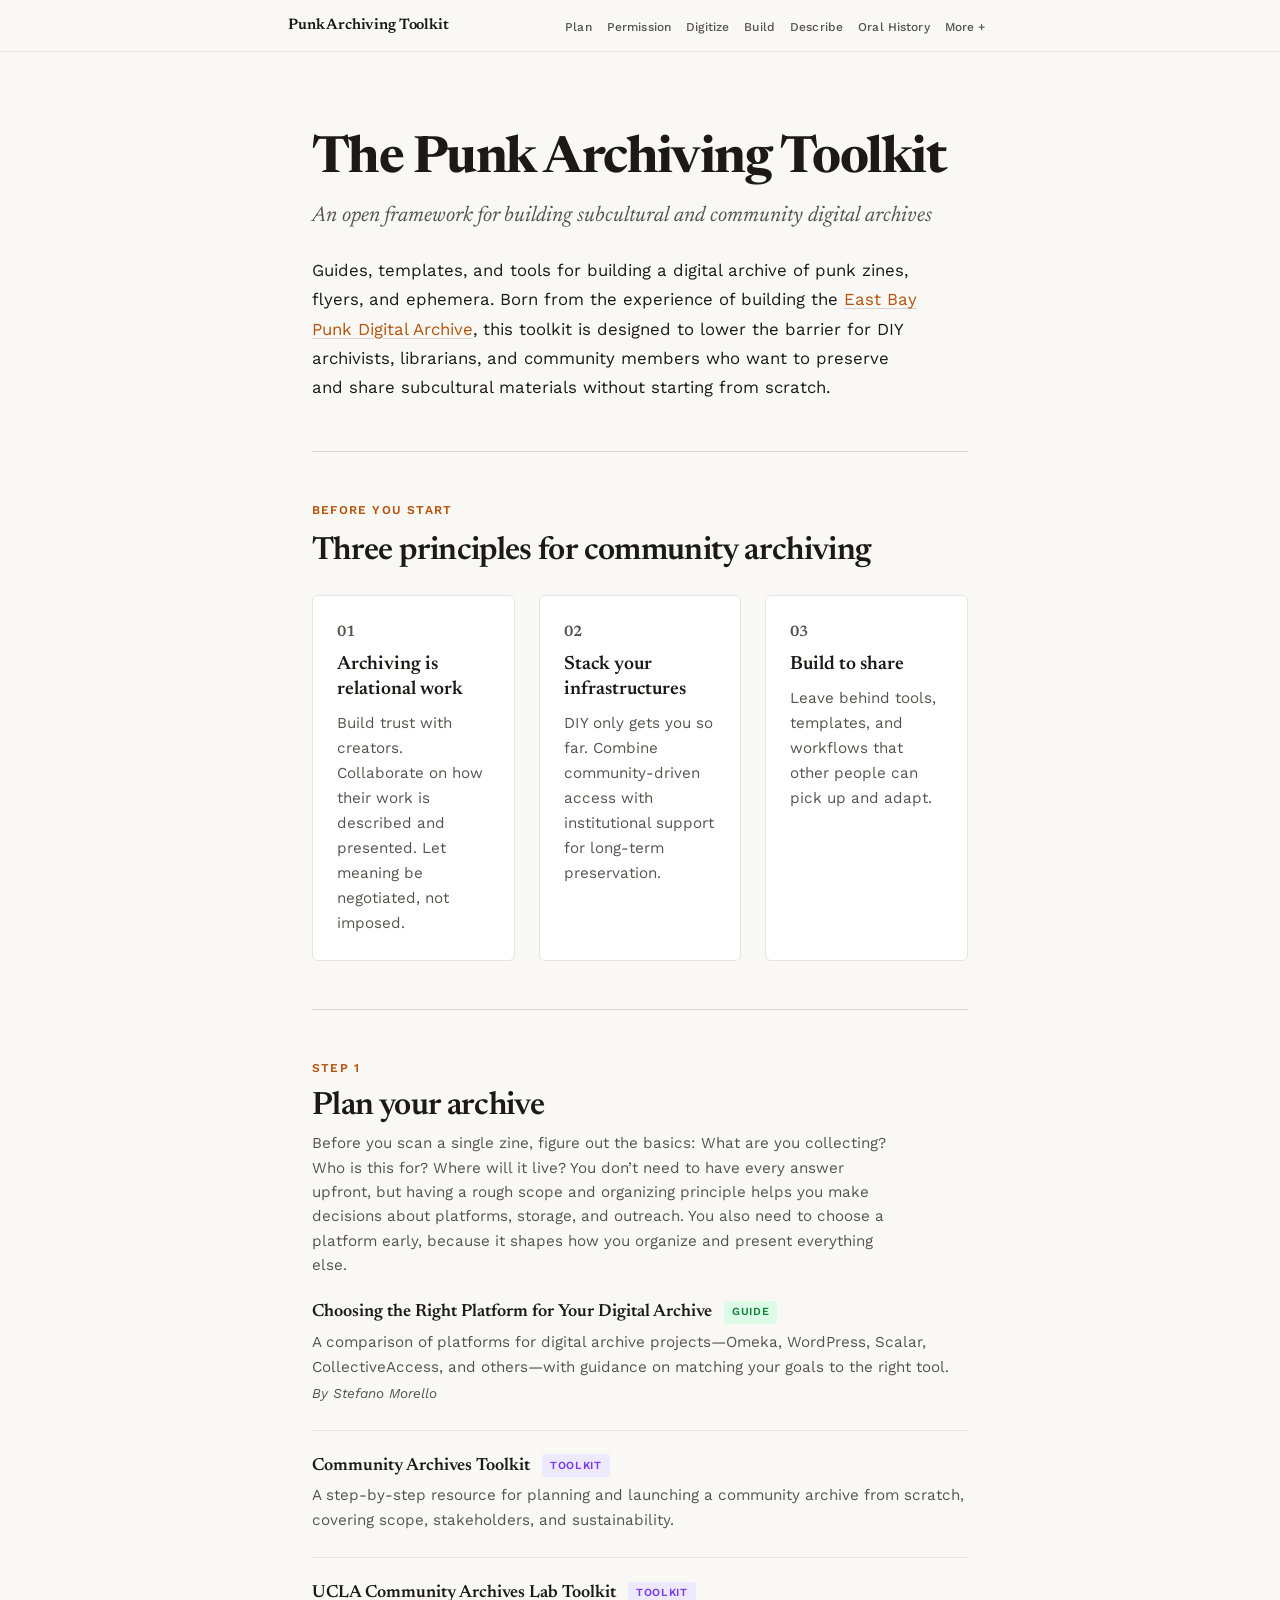
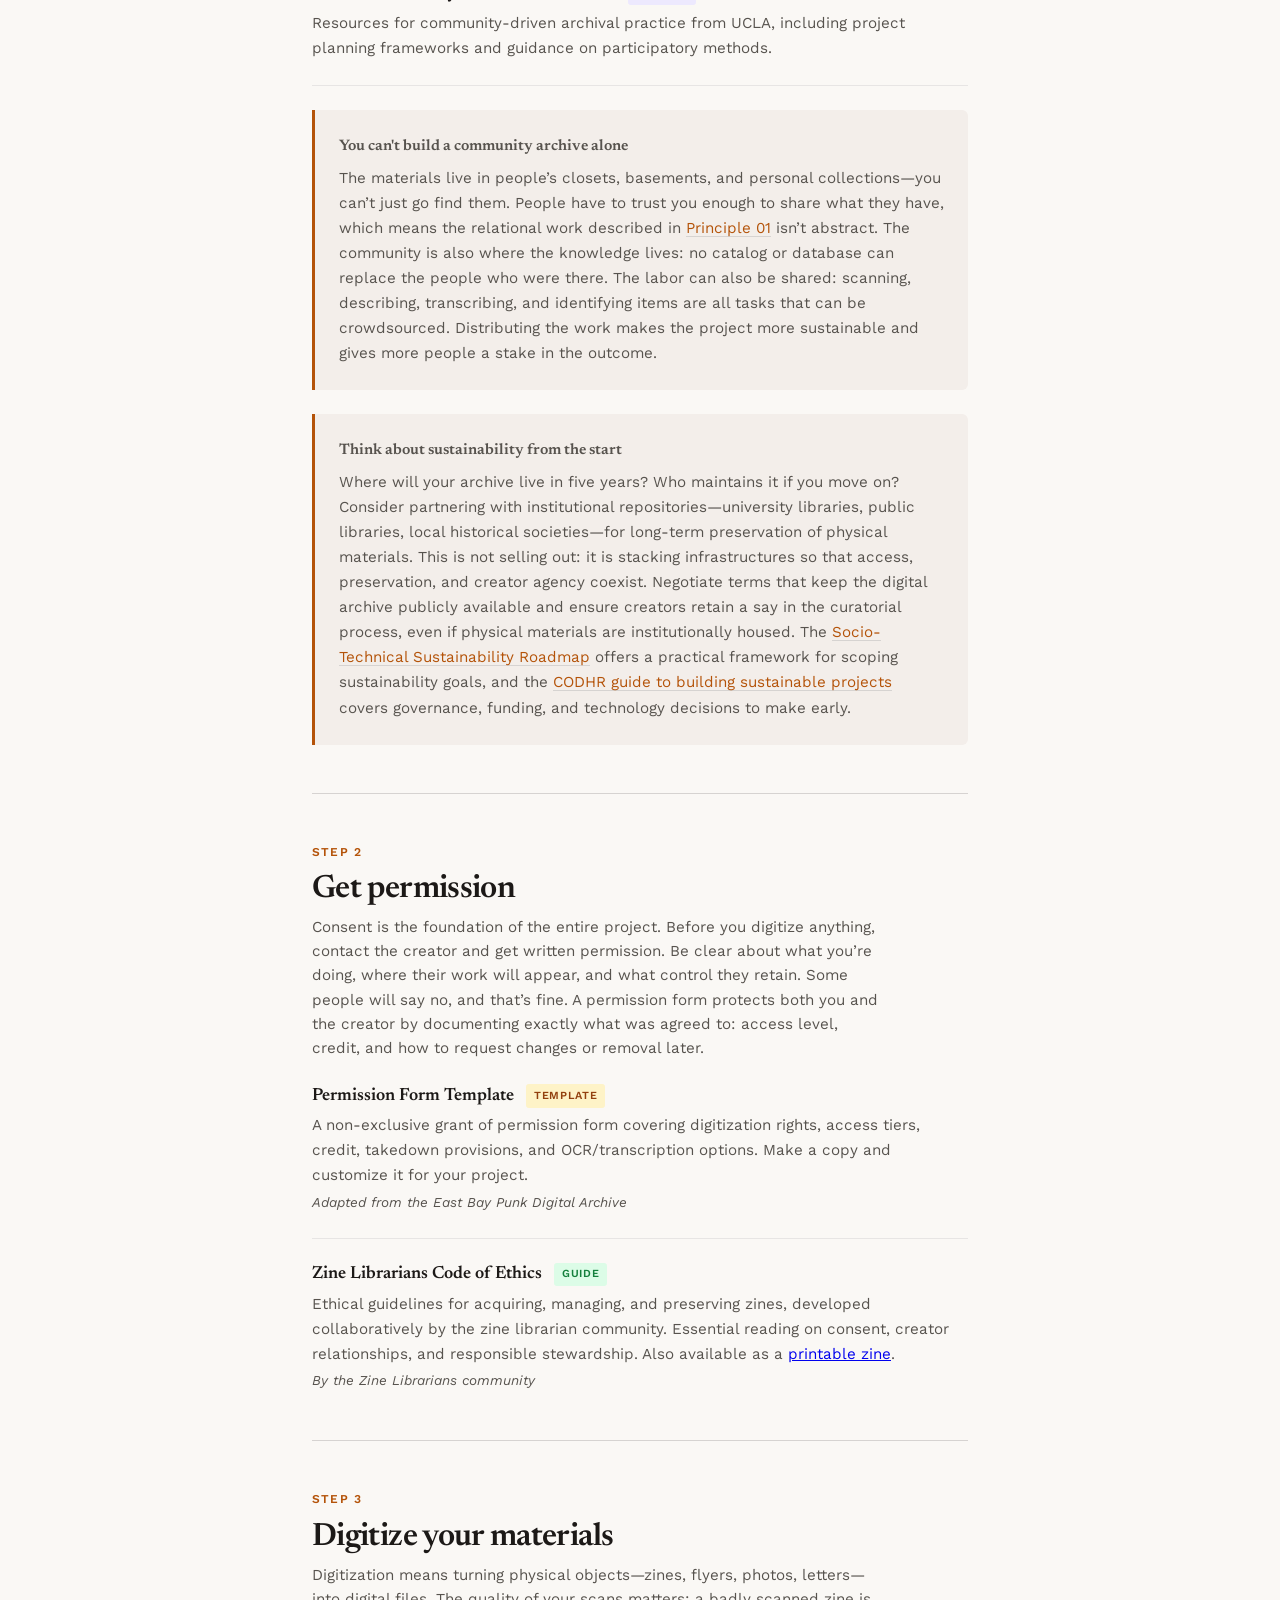
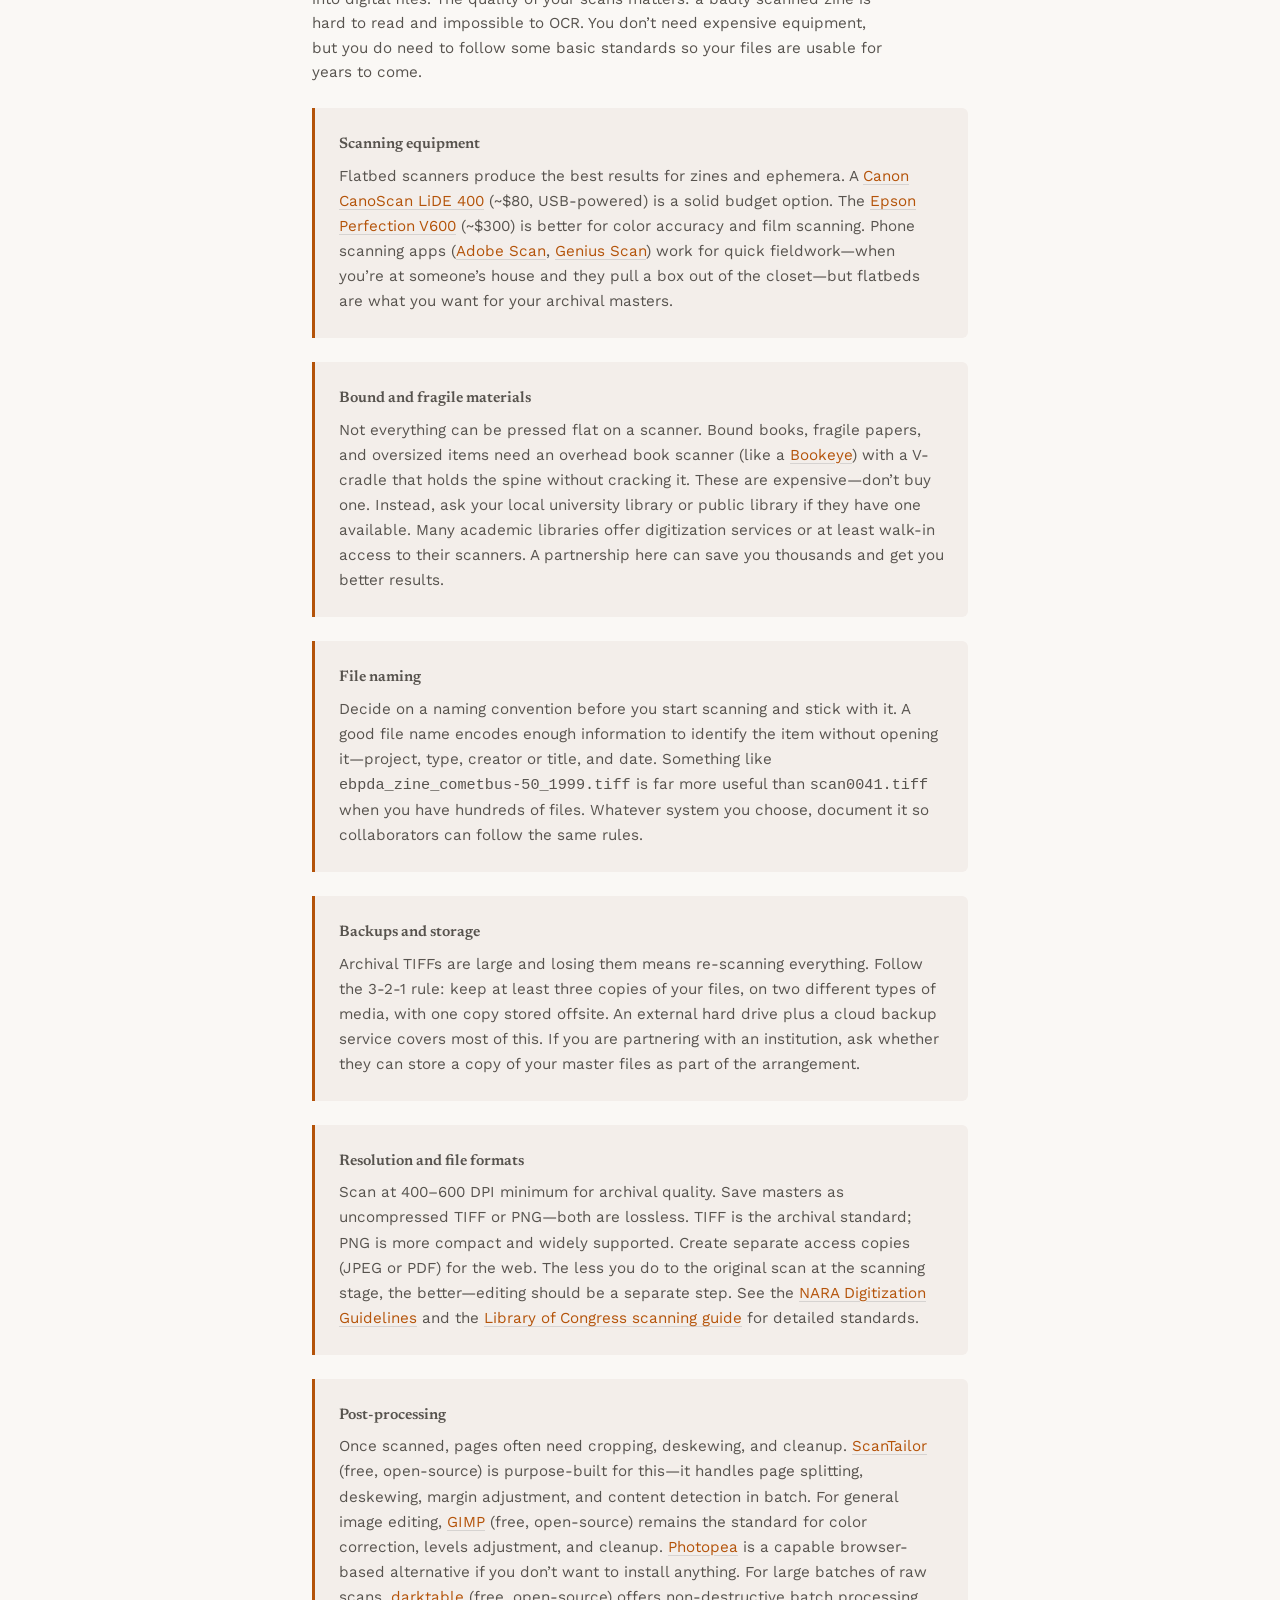
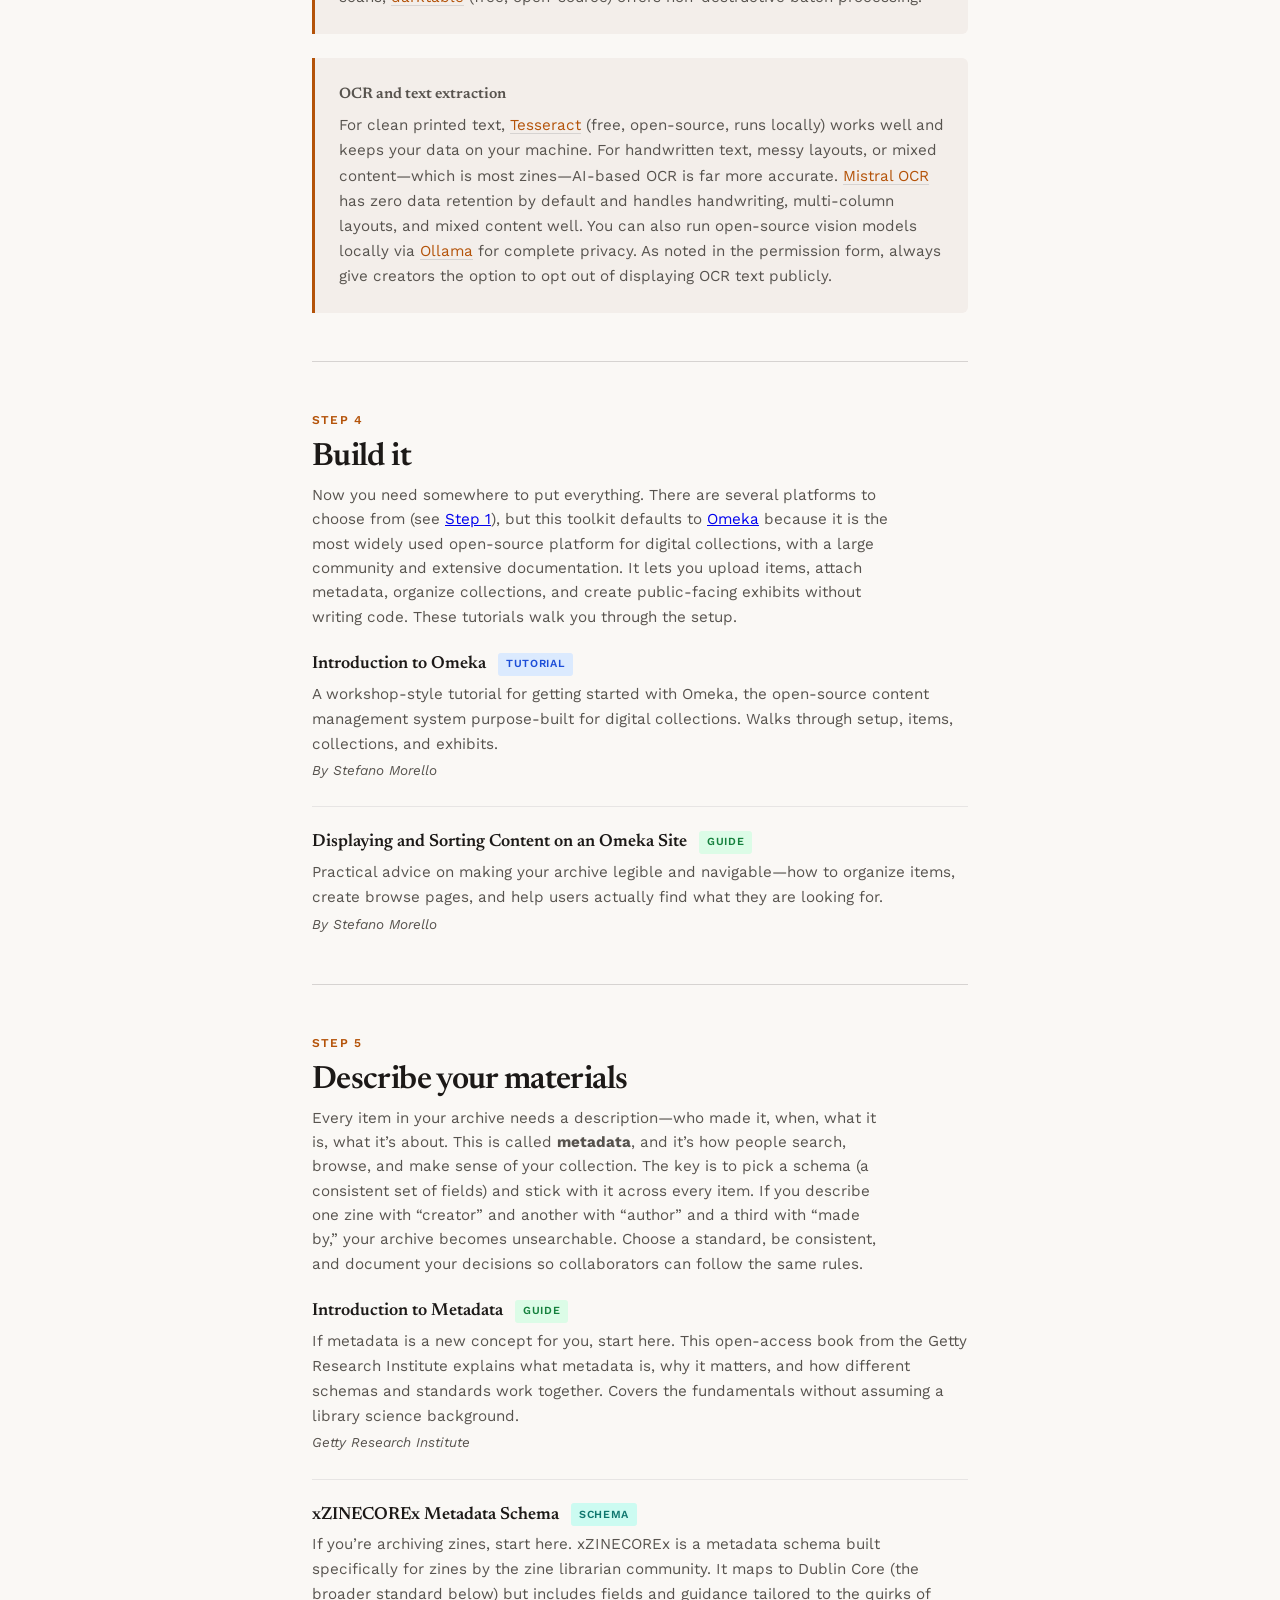
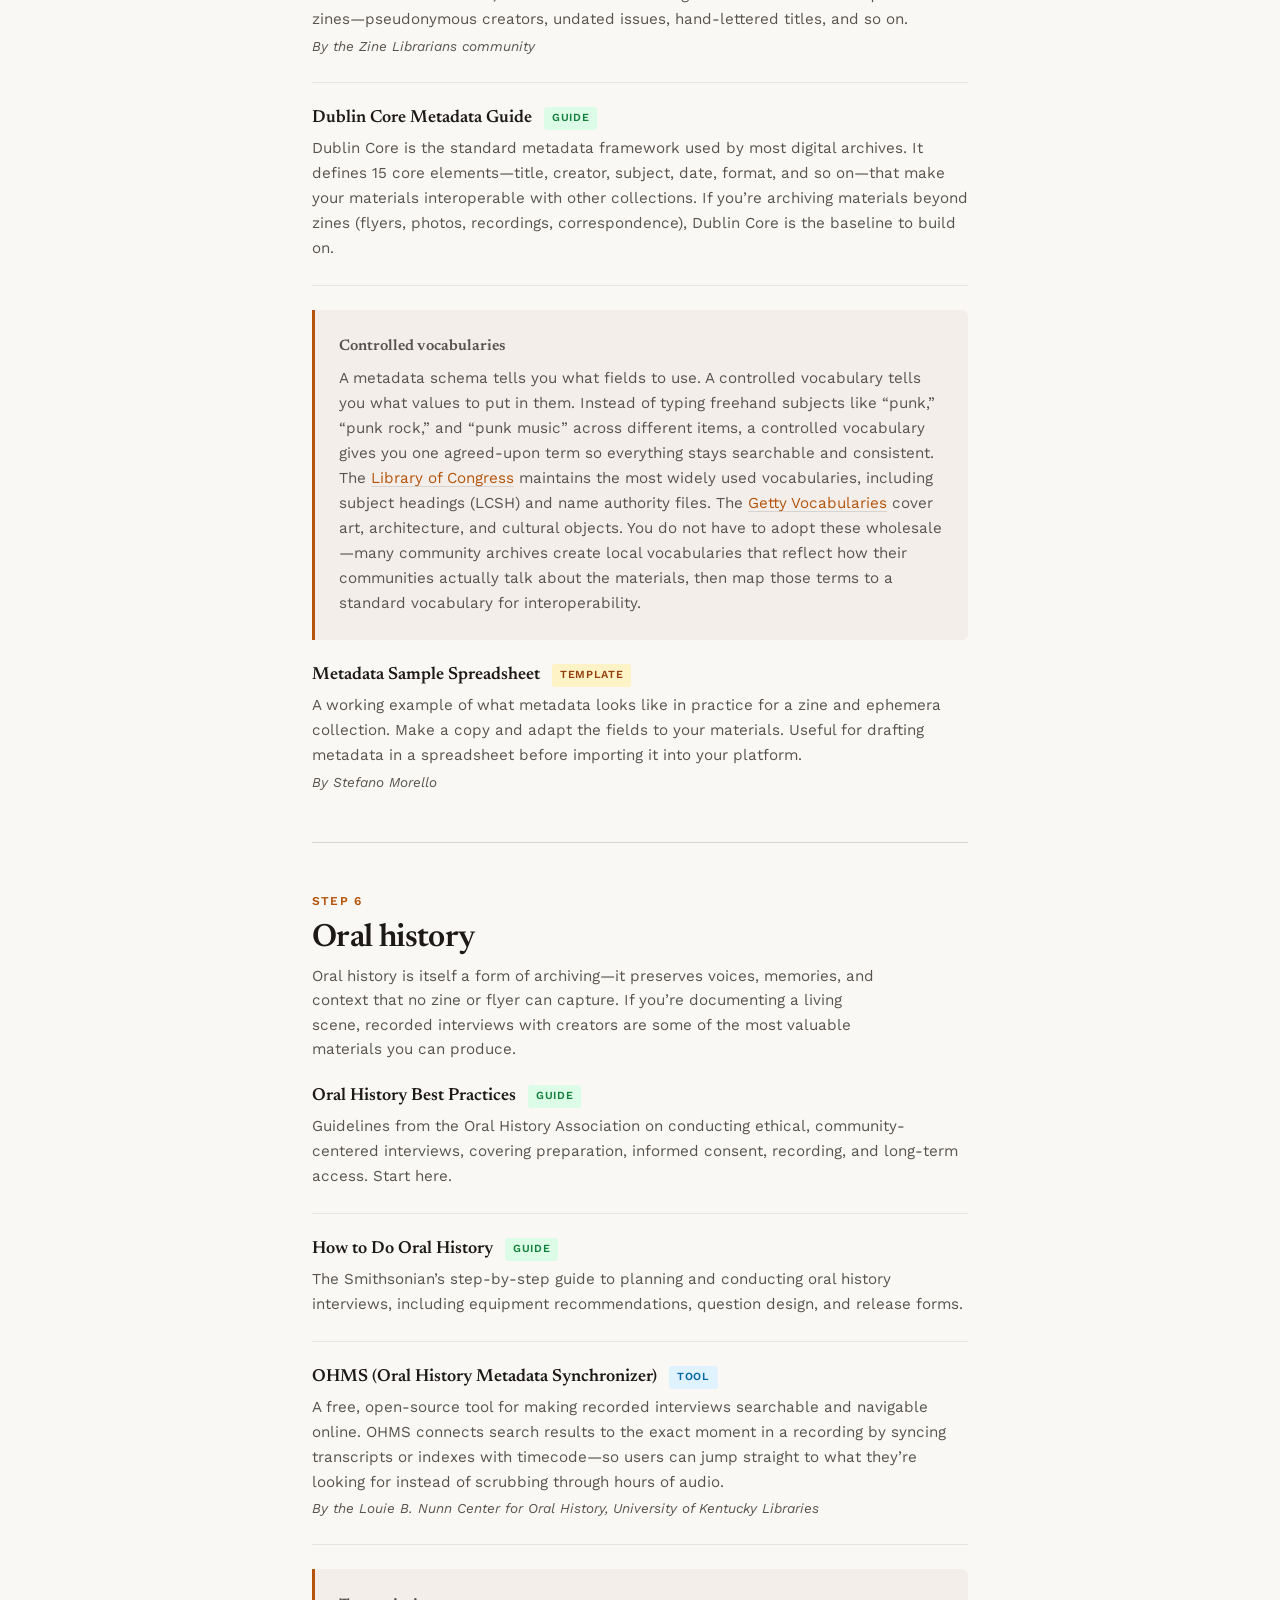
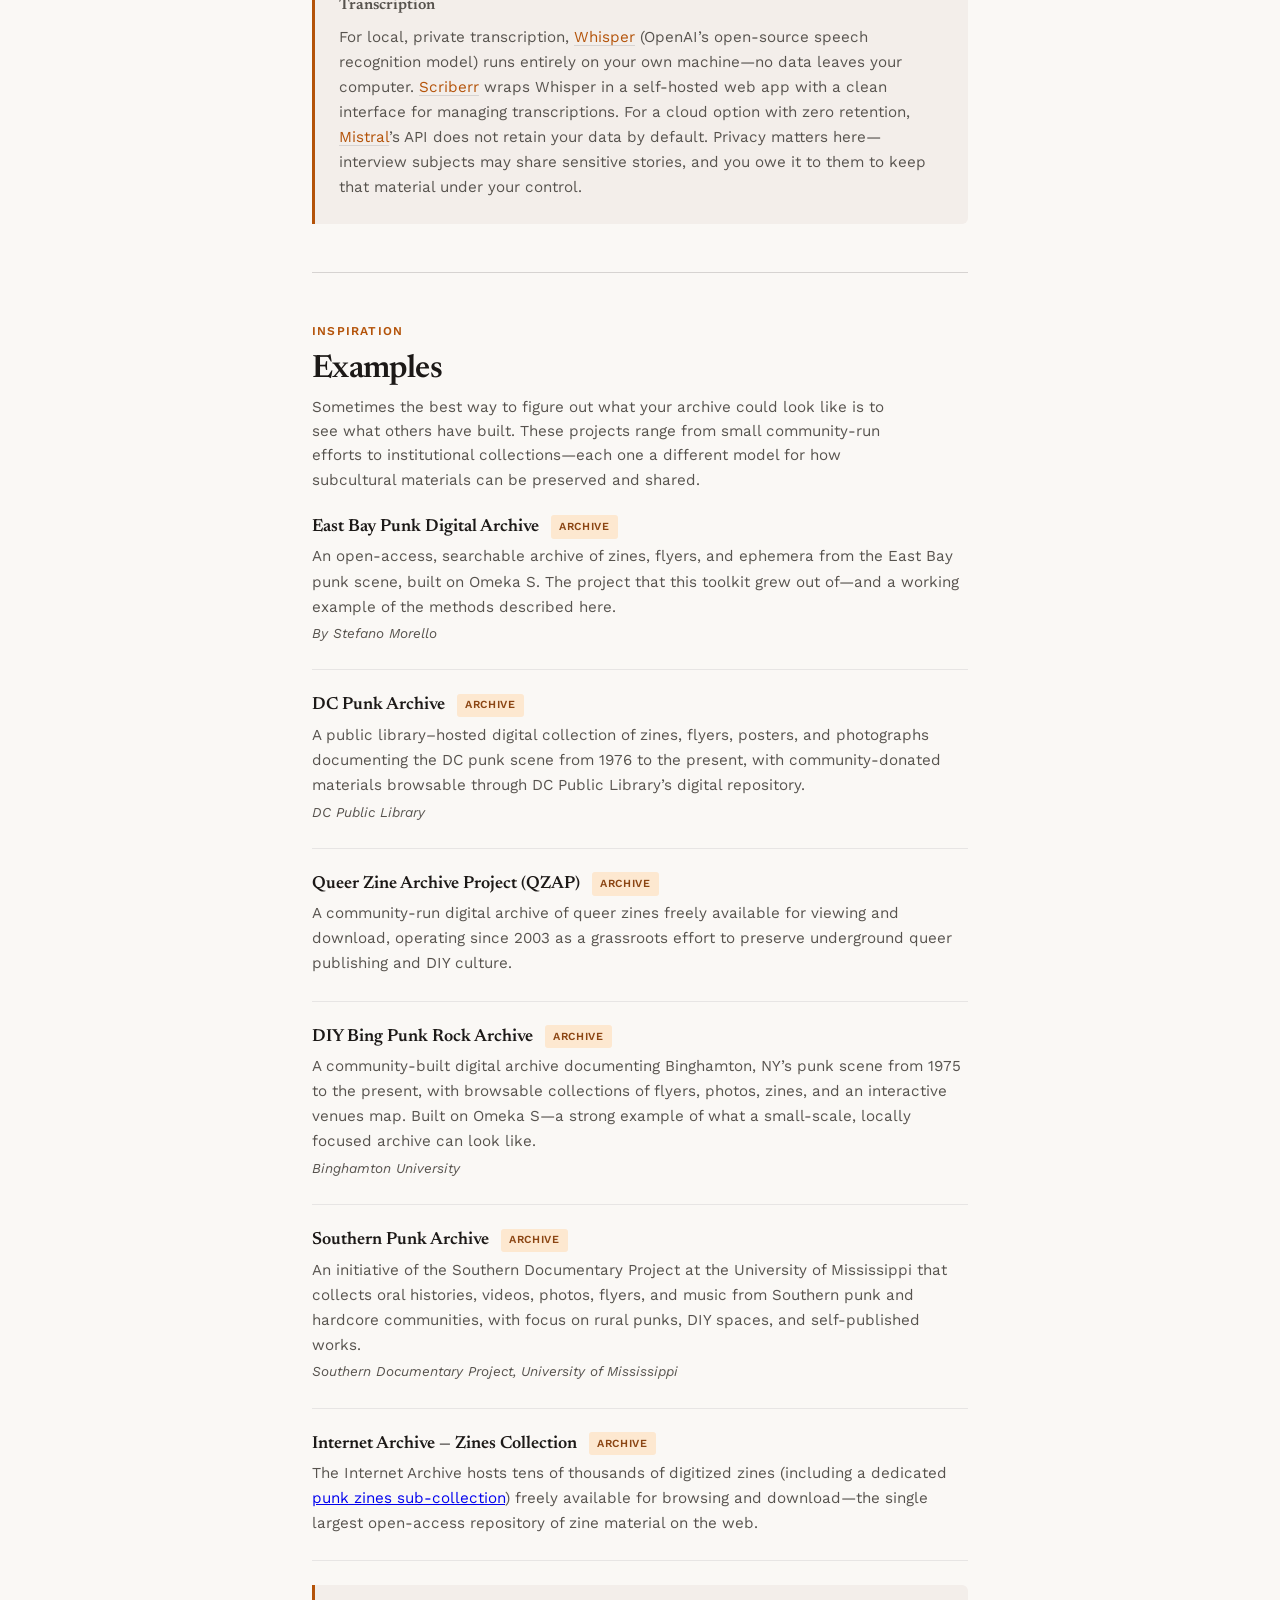
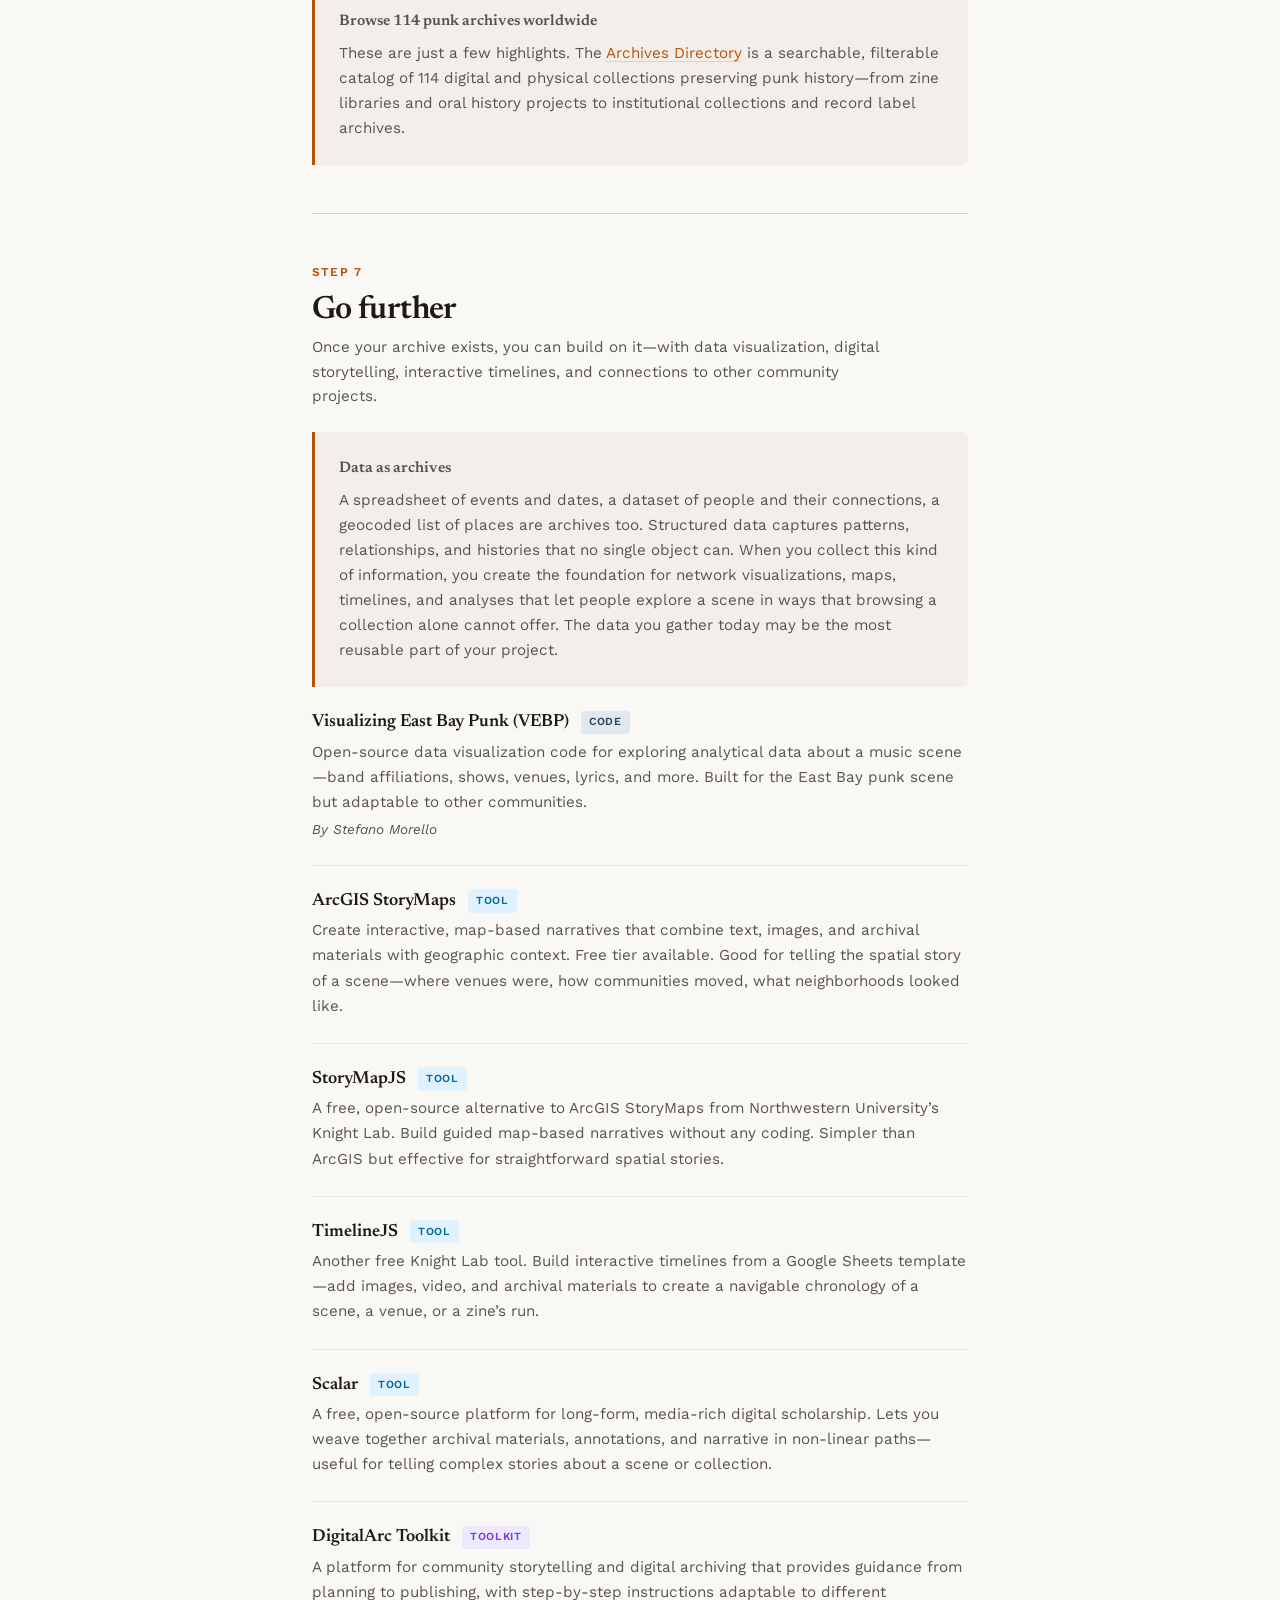
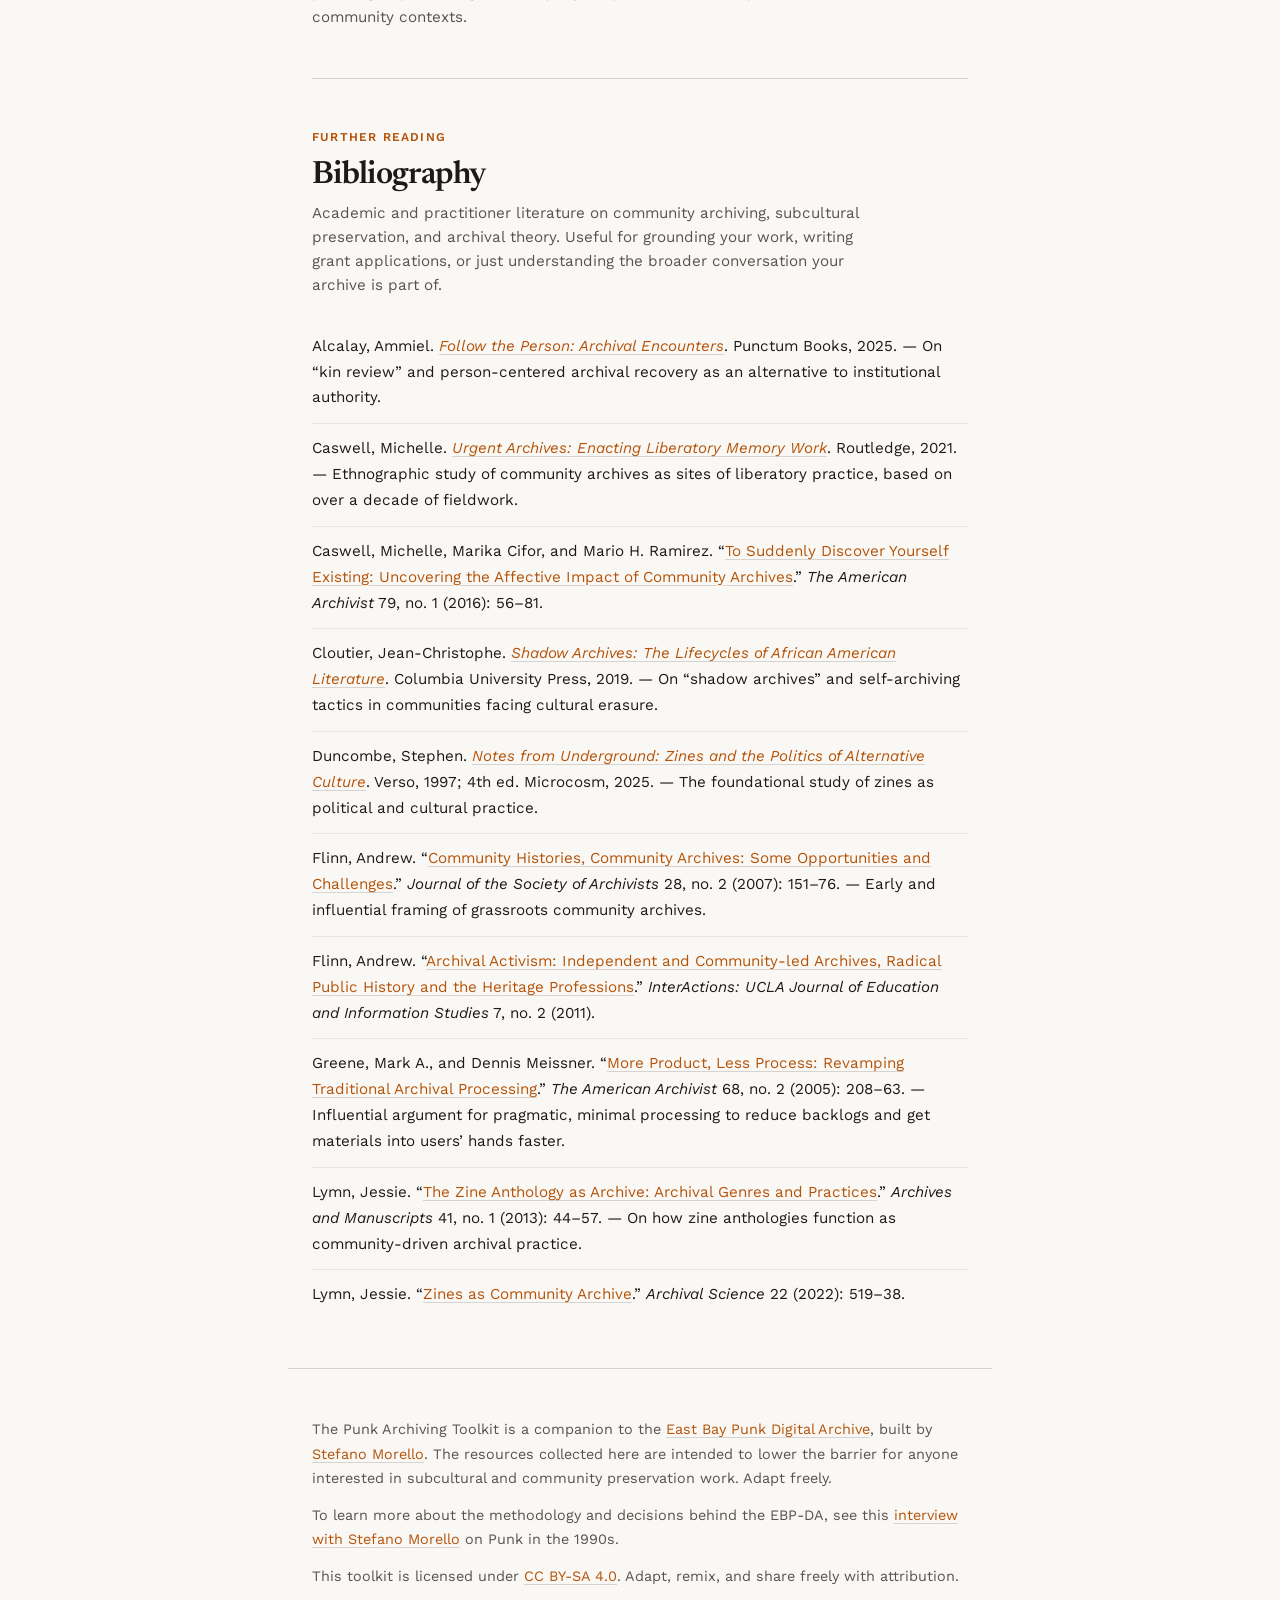
==== commit 4cb295b5: "Add 14 Cornell University punk collections to archives directory Adds Los Crudos, Gretchen Phillips," ====
--- a/index.html
+++ b/index.html
@@ -1160,8 +1160,8 @@
       </div>
 
       <div class="callout">
-        <p class="callout-title">Browse 100 punk archives worldwide</p>
-        <p>These are just a few highlights. The <a href="archives.html">Archives Directory</a> is a searchable, filterable catalog of 100 digital and physical collections preserving punk history&mdash;from zine libraries and oral history projects to institutional collections and record label archives.</p>
+        <p class="callout-title">Browse 114 punk archives worldwide</p>
+        <p>These are just a few highlights. The <a href="archives.html">Archives Directory</a> is a searchable, filterable catalog of 114 digital and physical collections preserving punk history&mdash;from zine libraries and oral history projects to institutional collections and record label archives.</p>
       </div>
 
     </div>
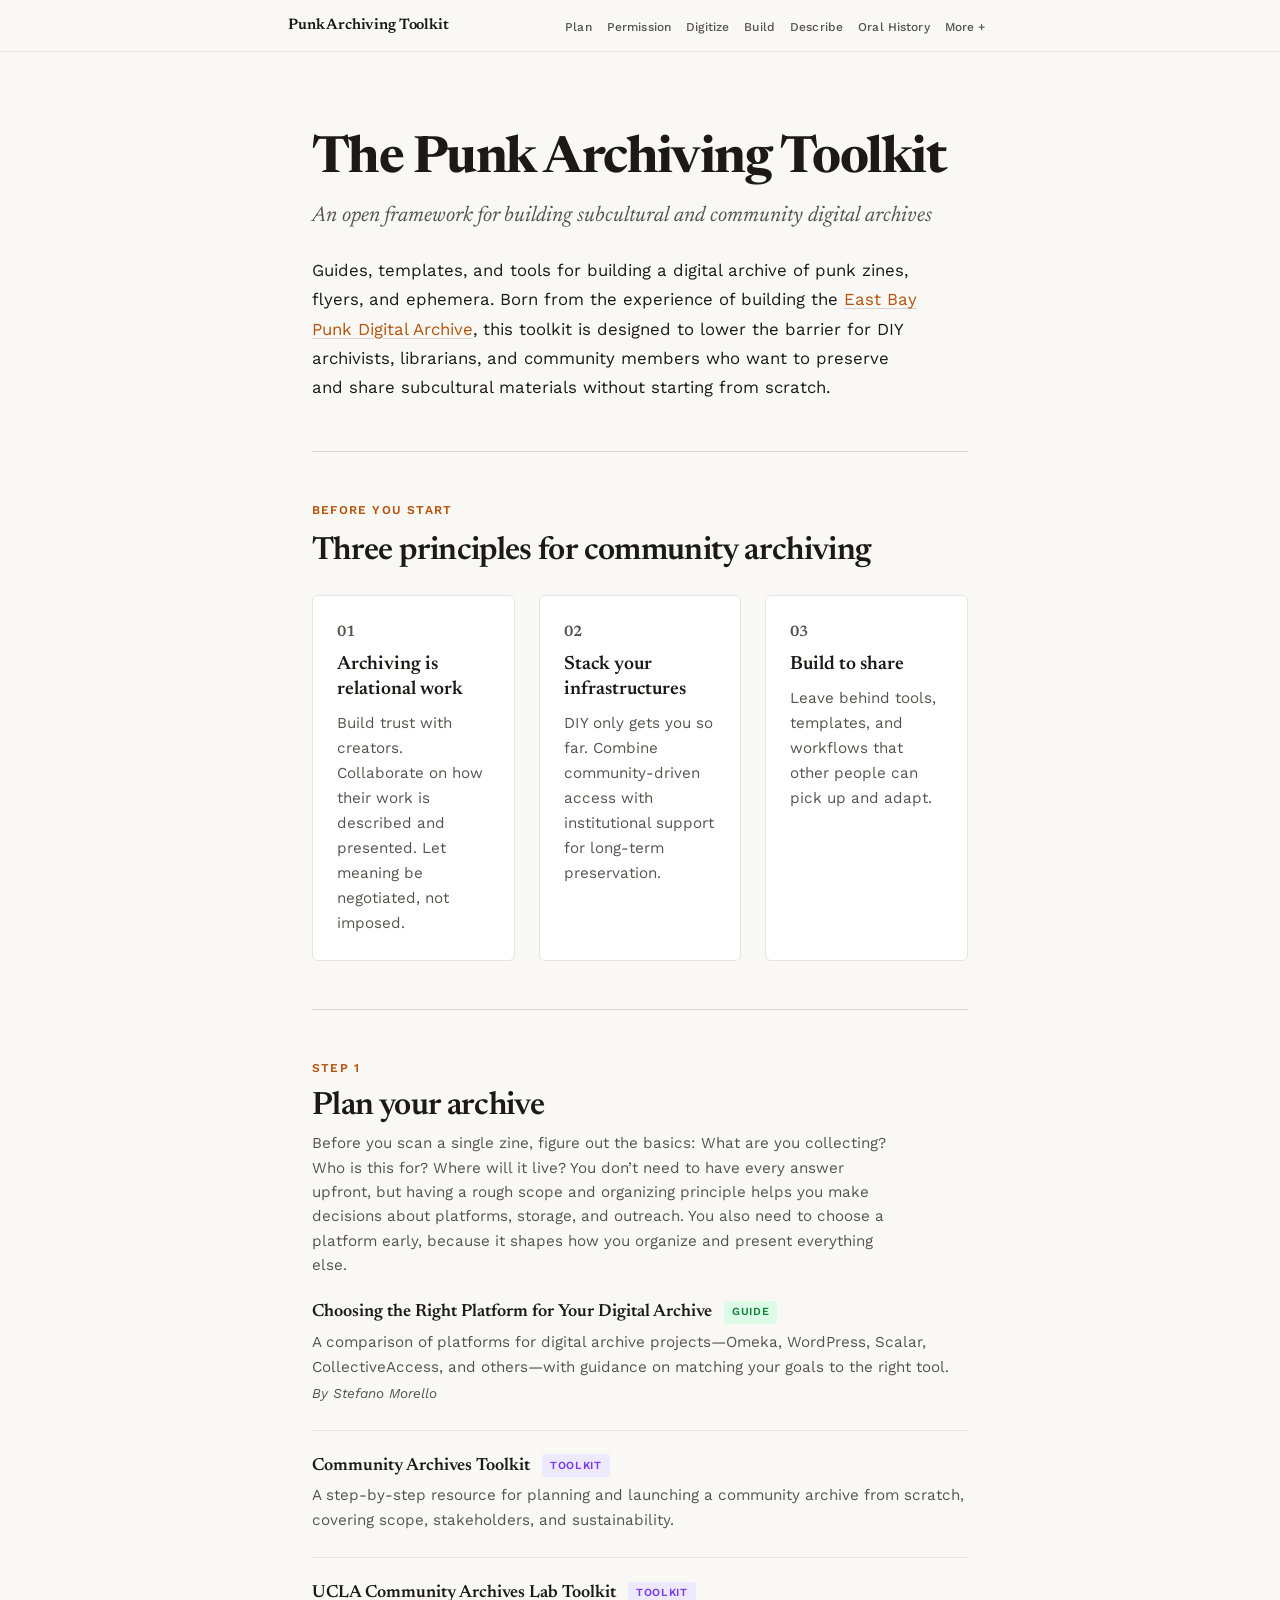
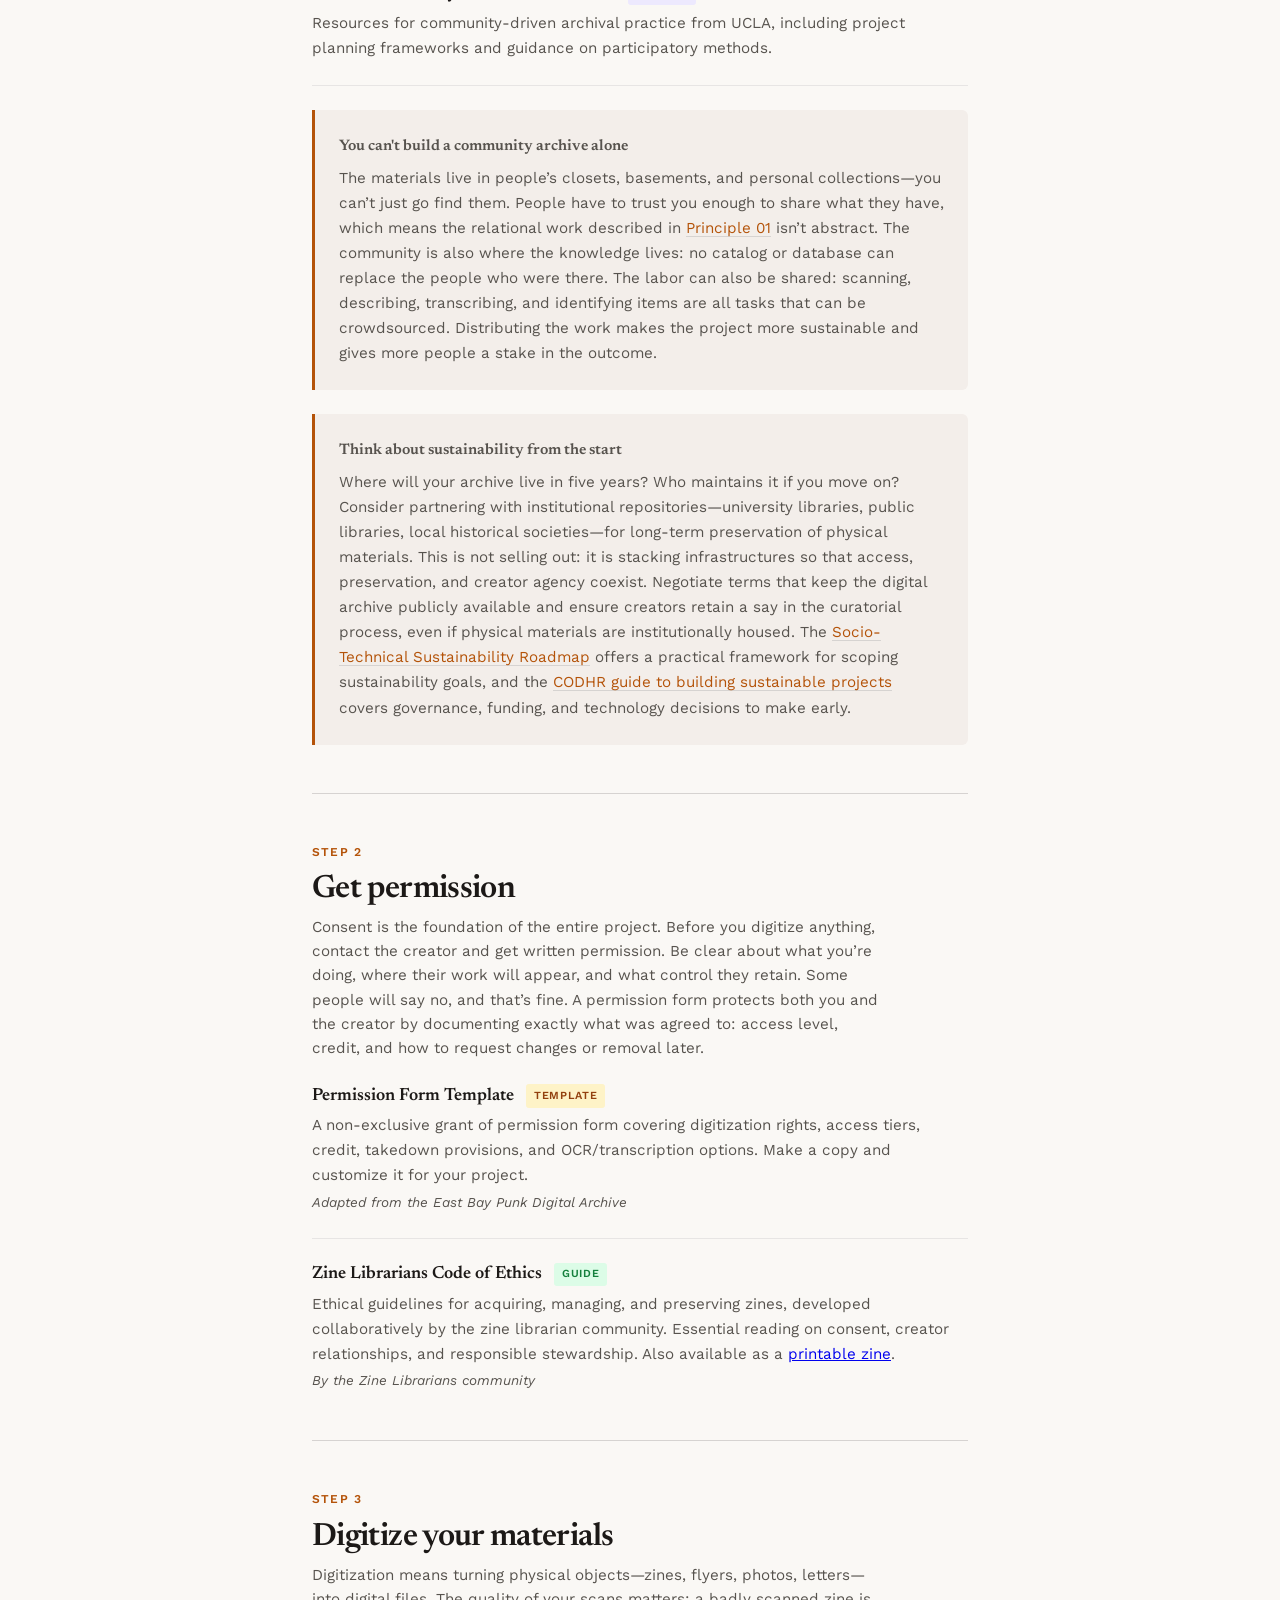
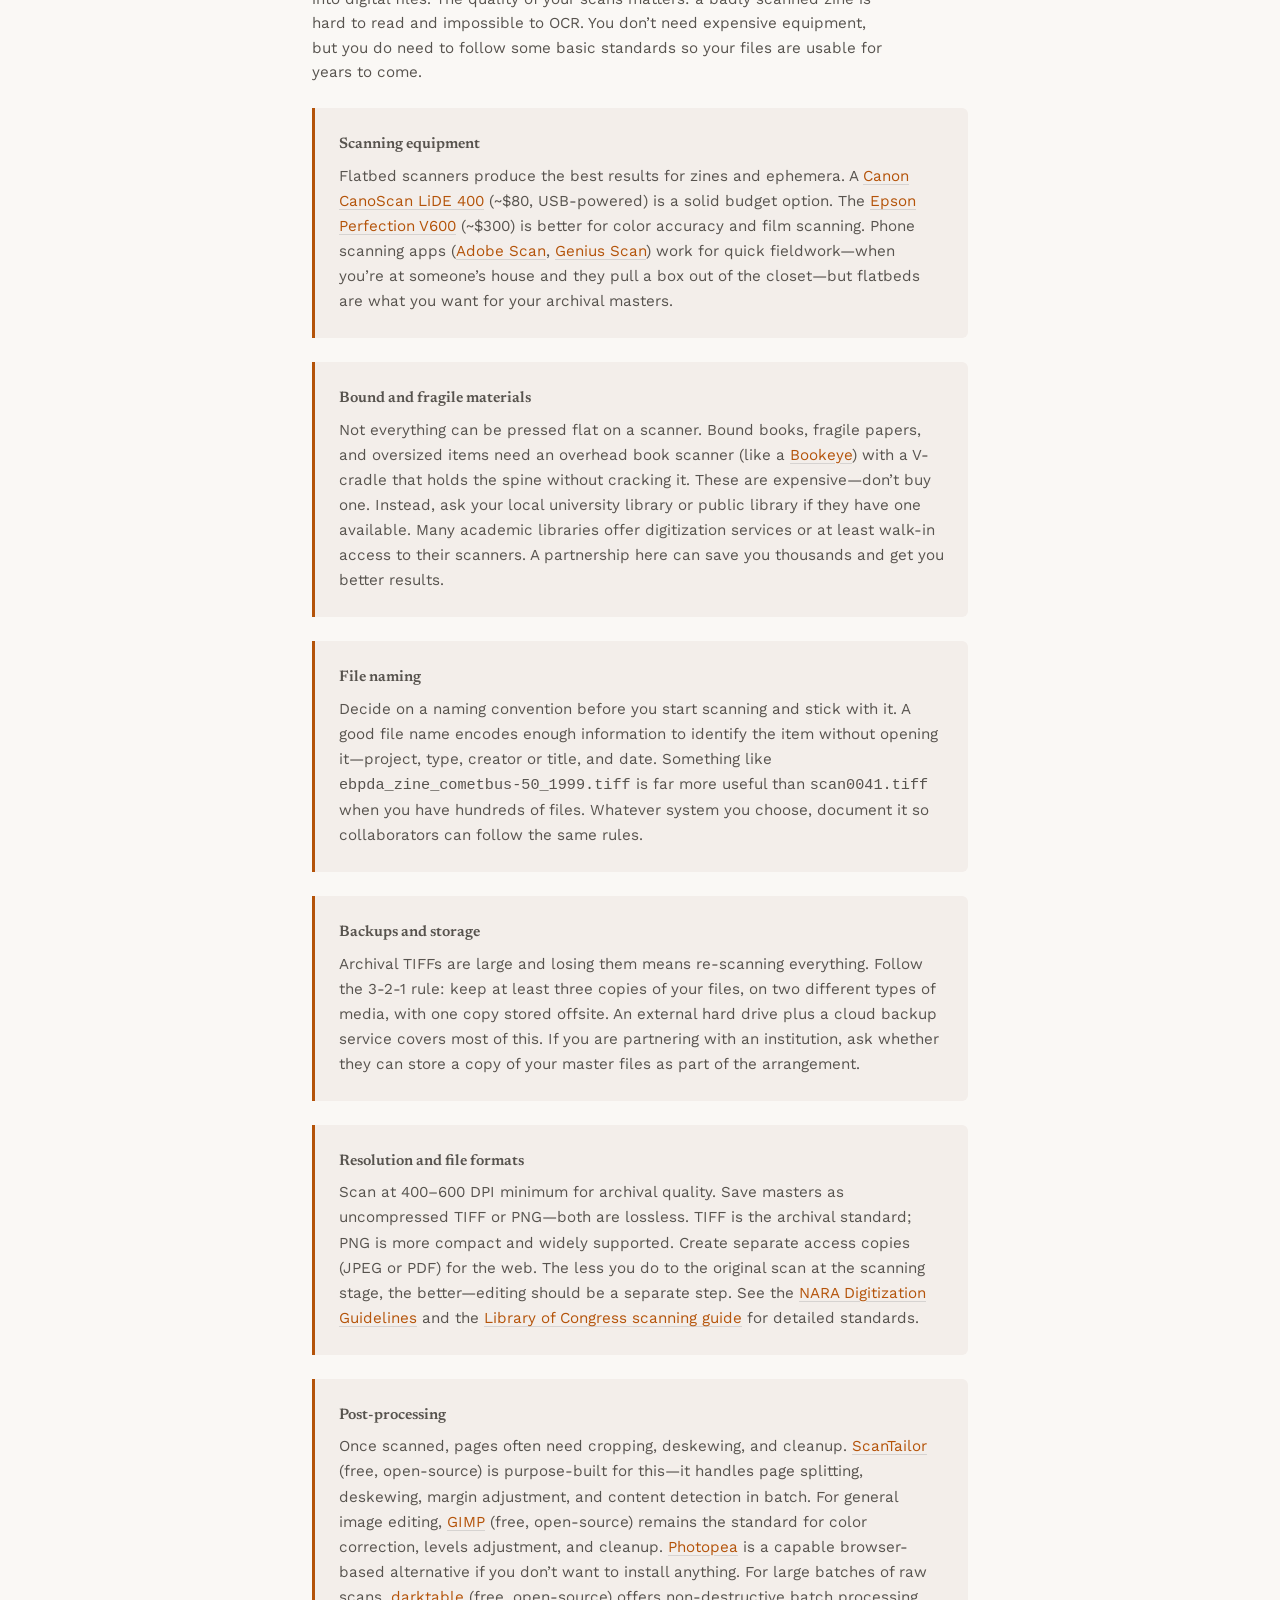
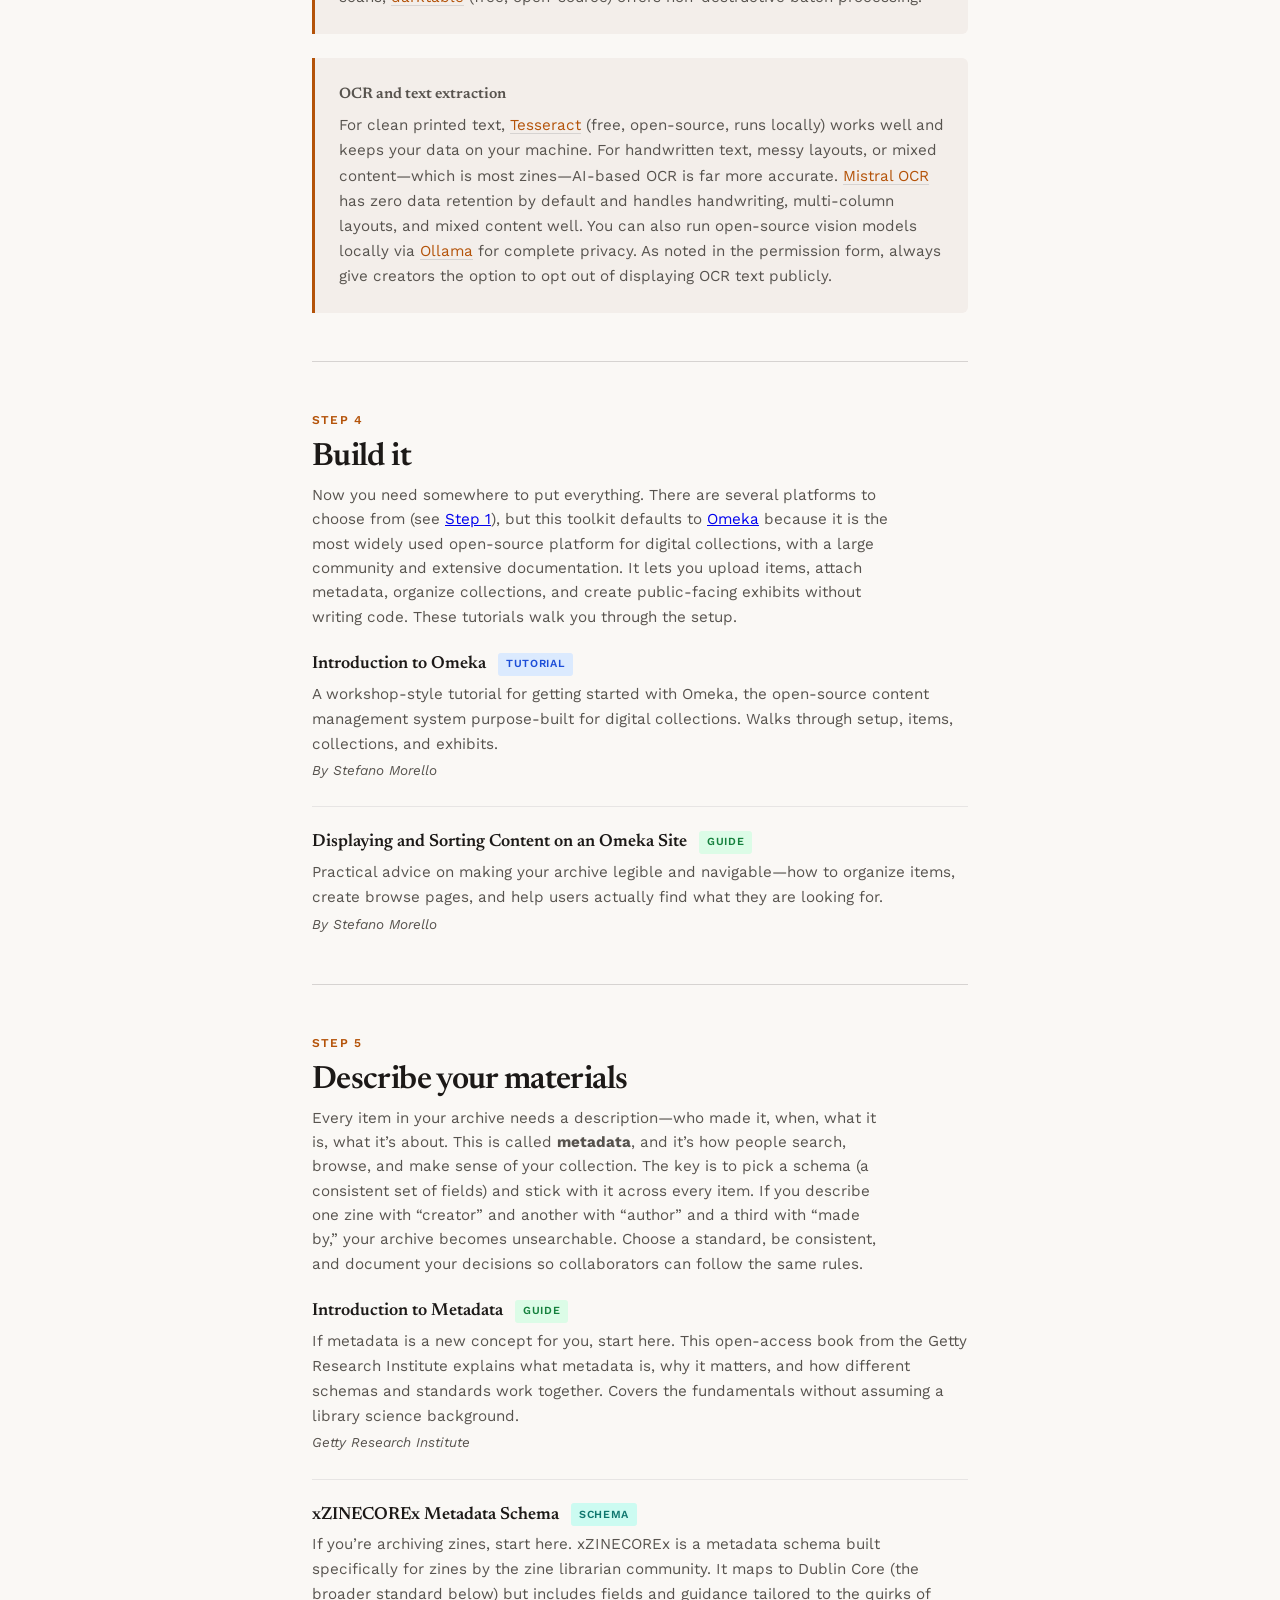
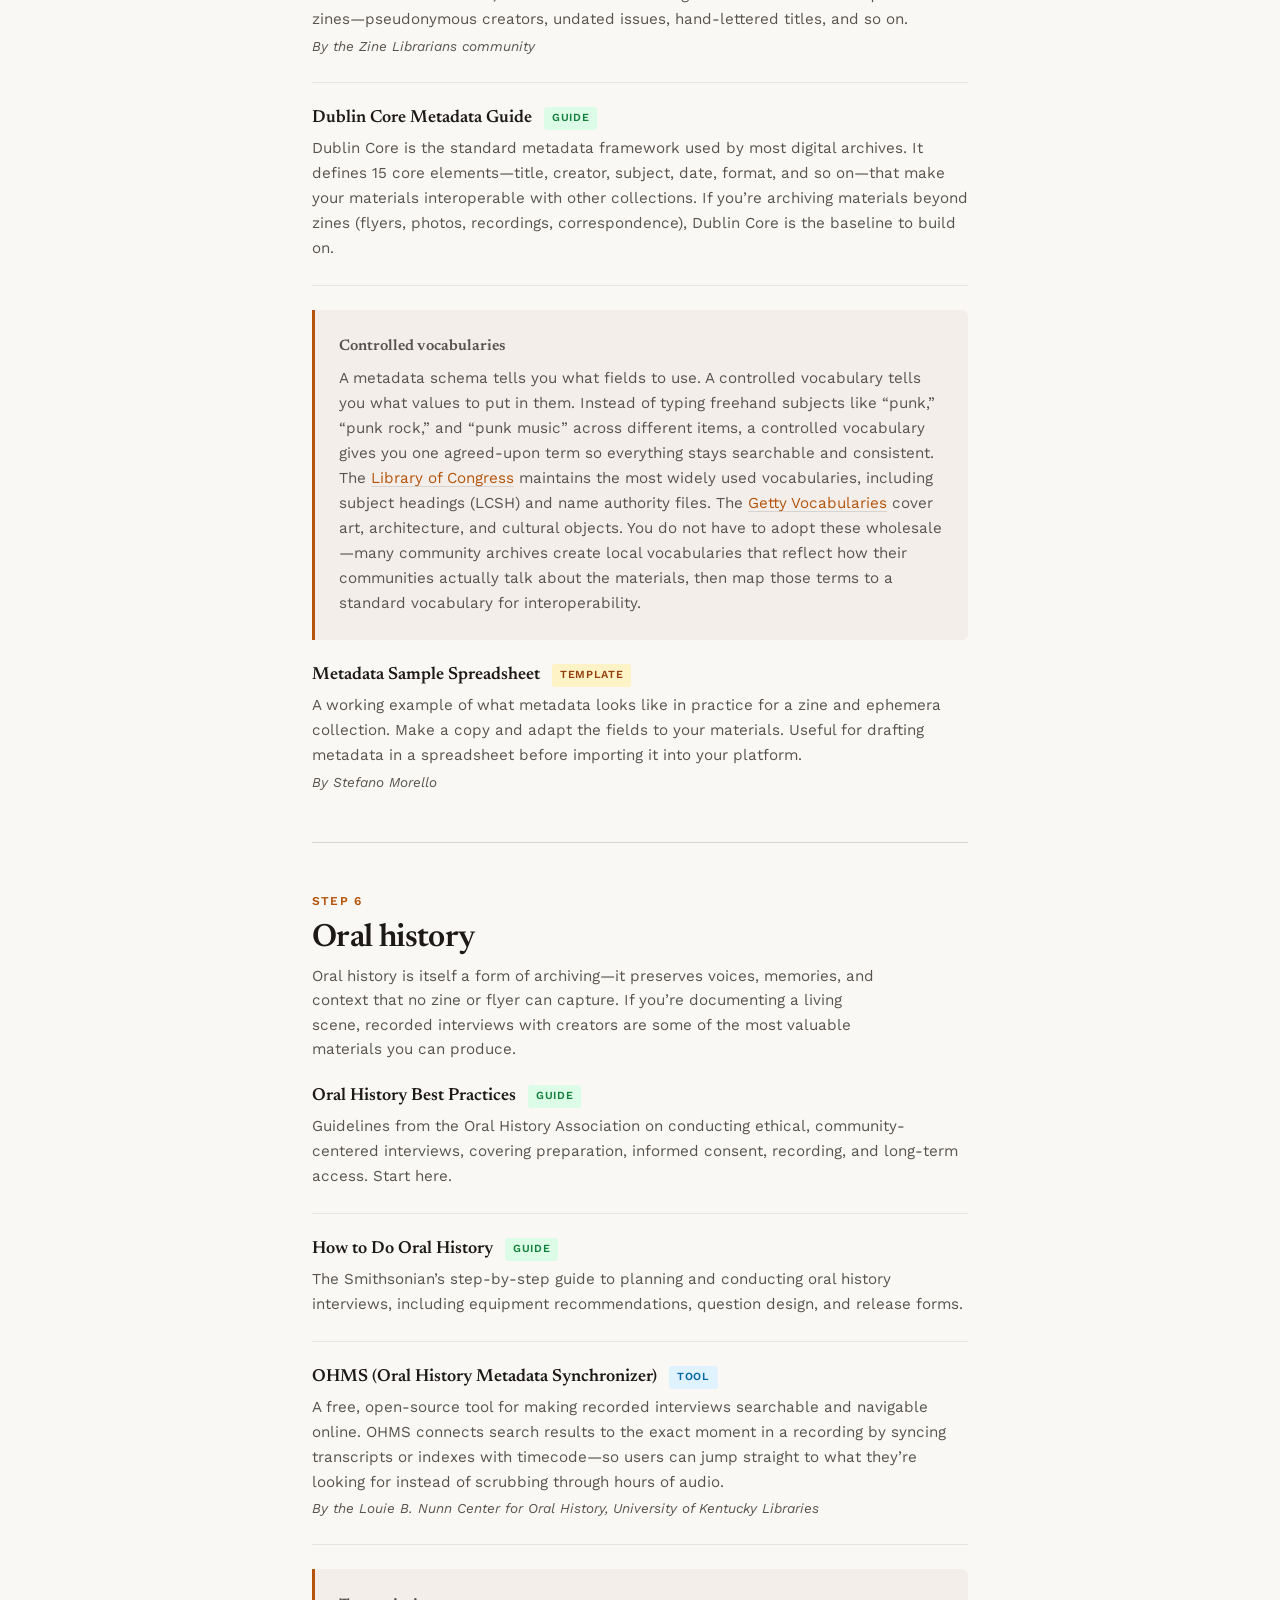
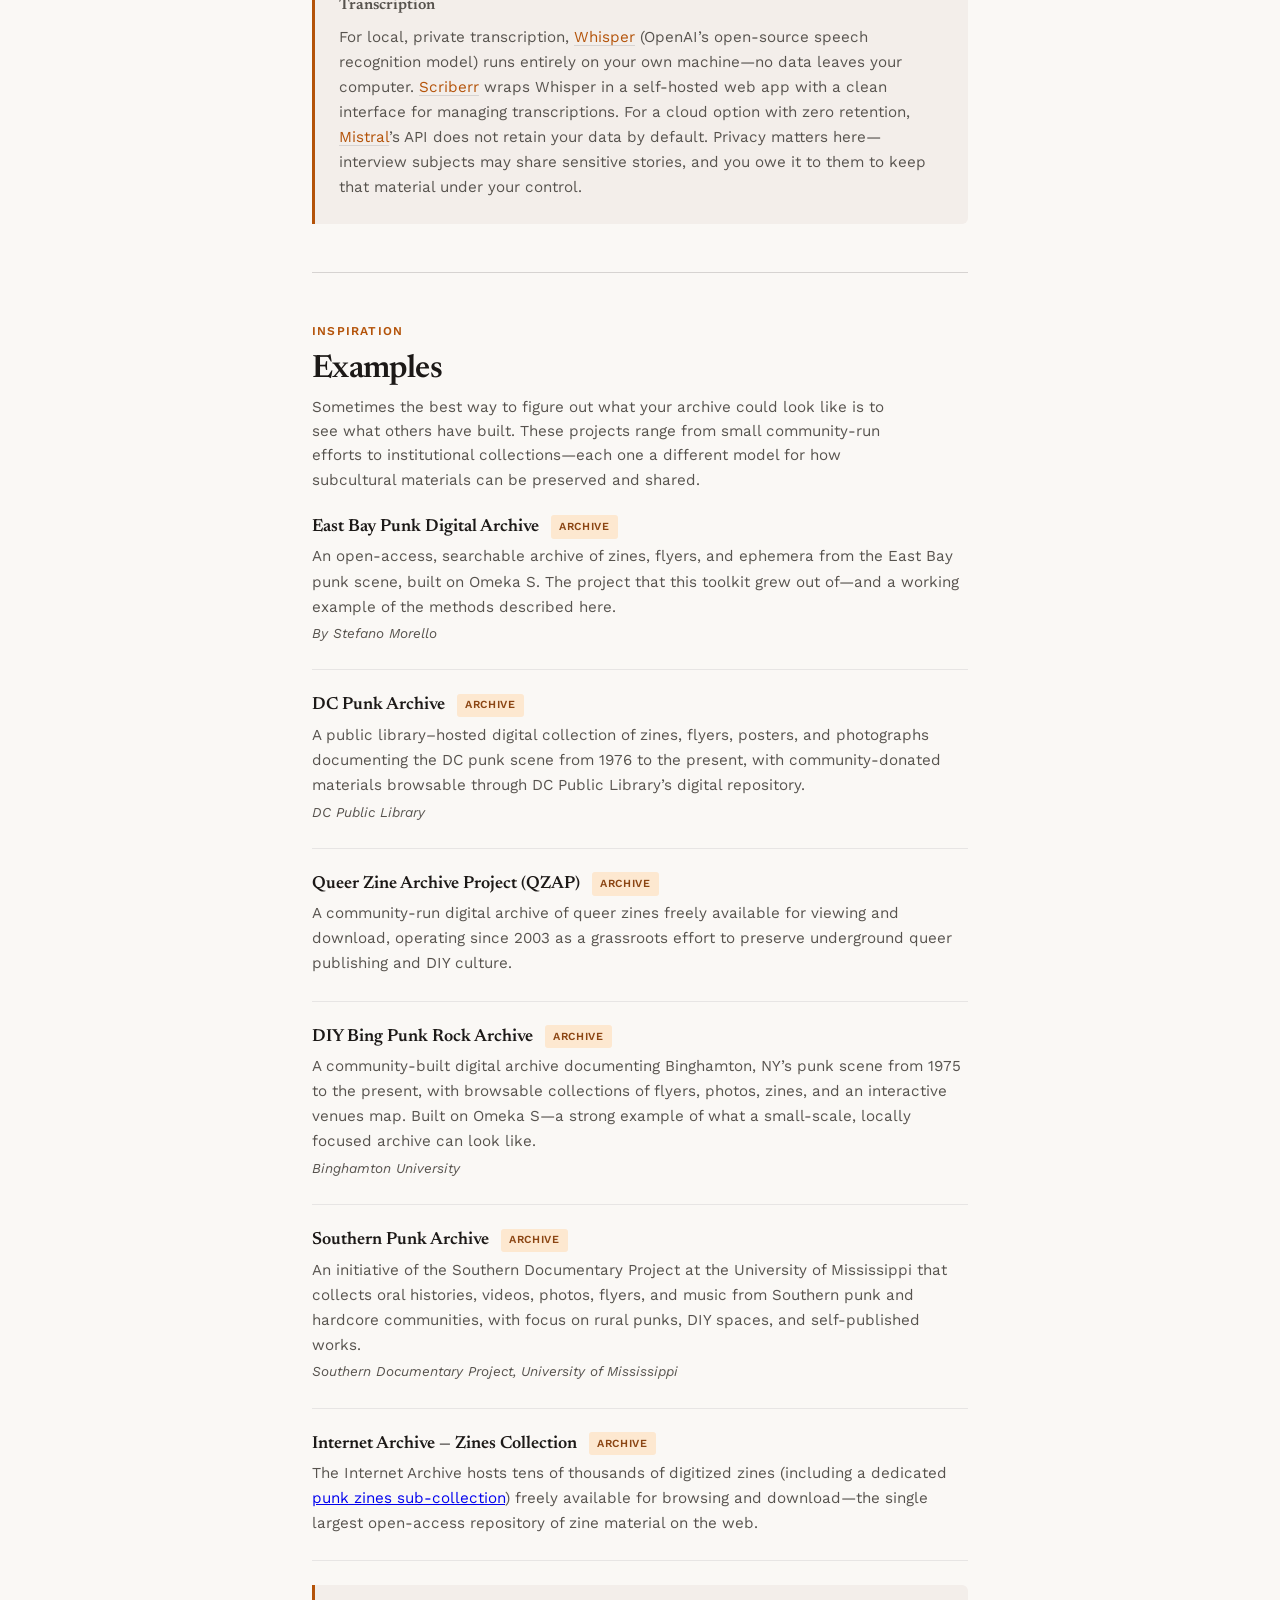
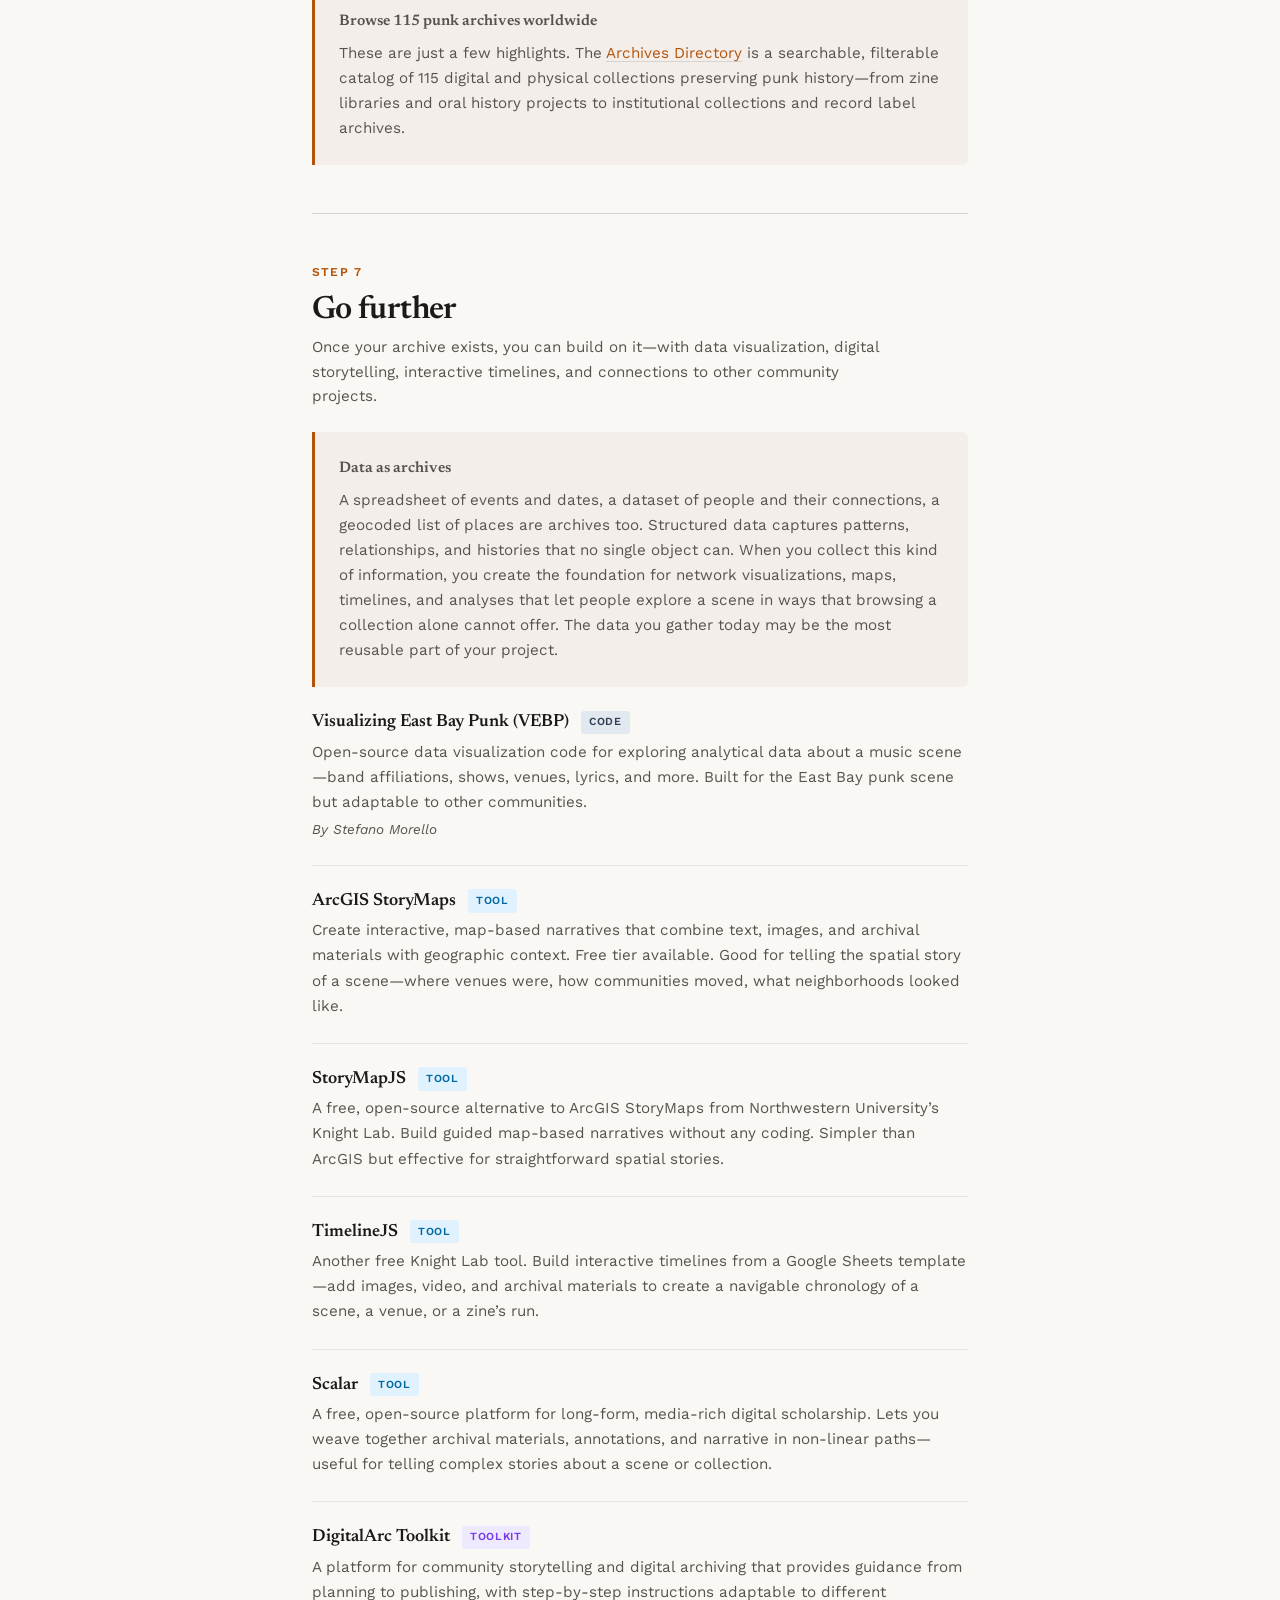
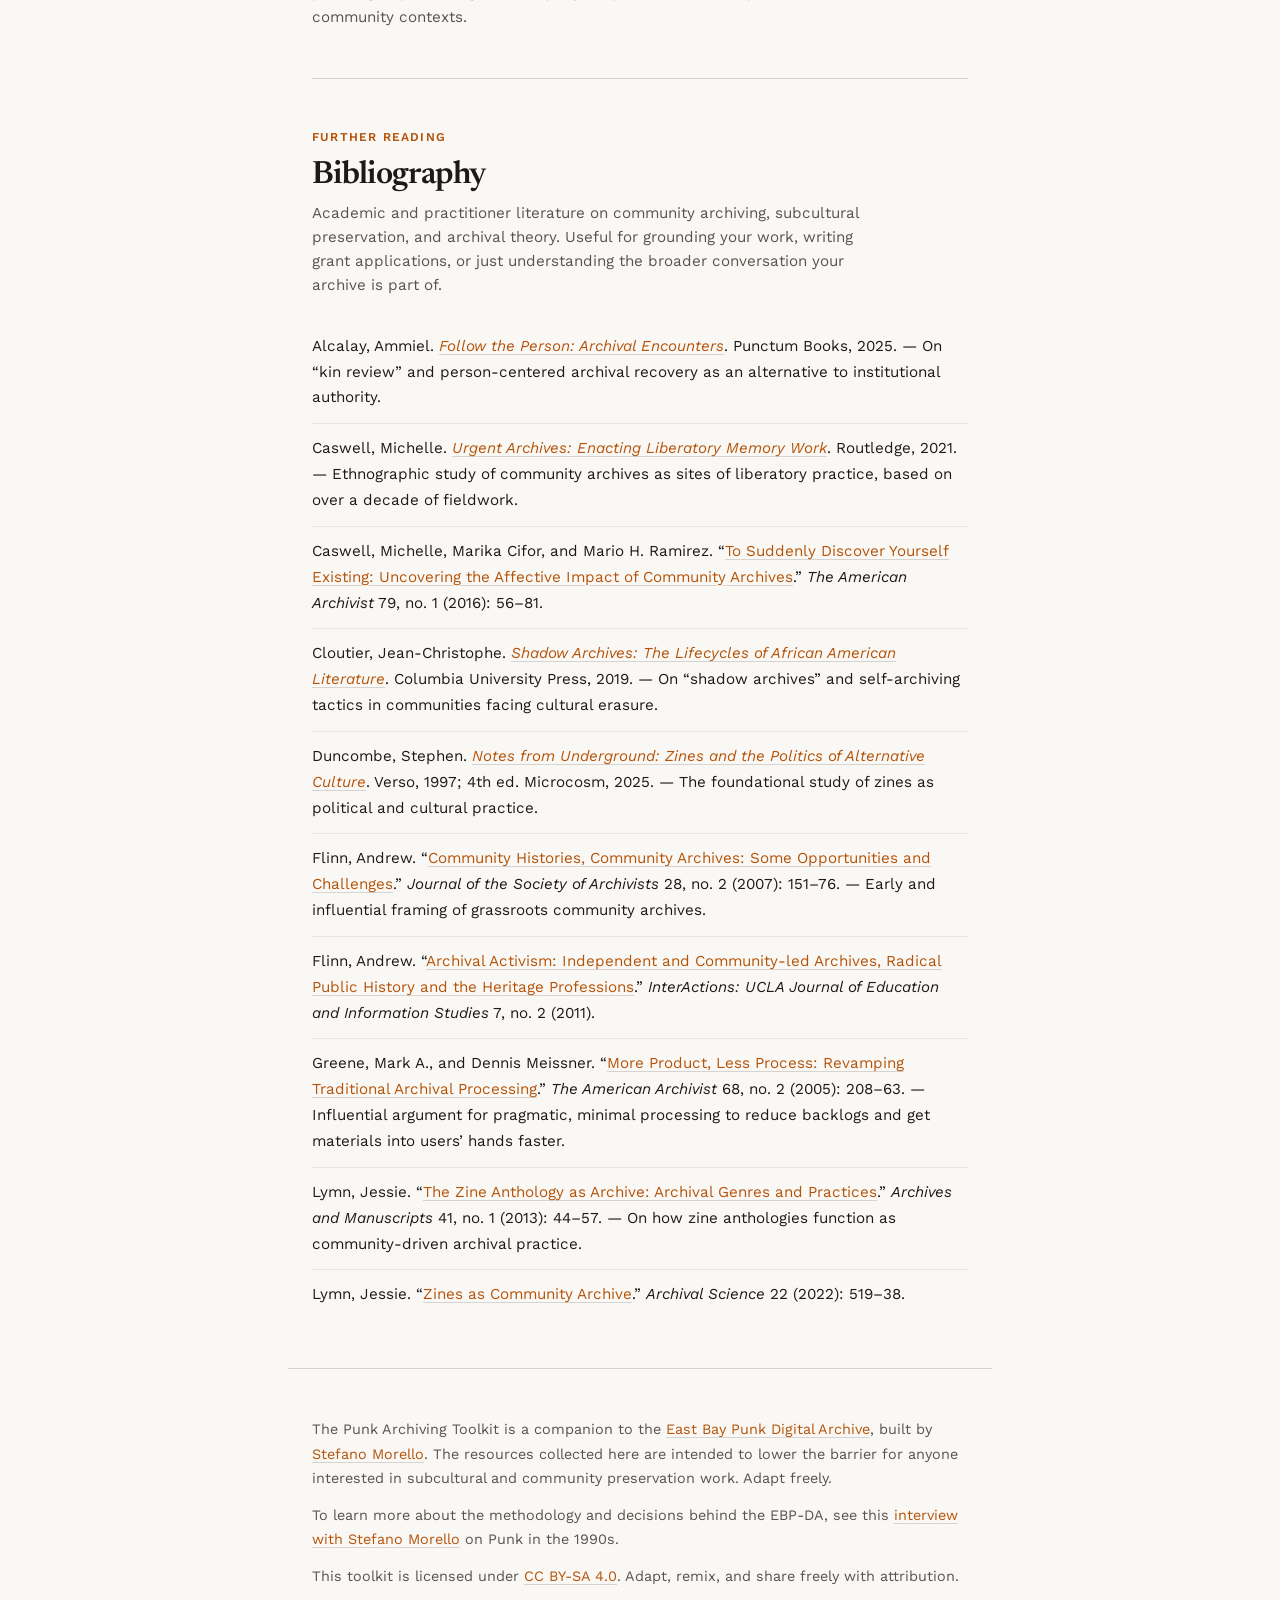
==== commit ac051a5b: "Add Archive of St. Louis Punk to archives directory Expands the catalog to 115 entries with a commun" ====
--- a/index.html
+++ b/index.html
@@ -1160,8 +1160,8 @@
       </div>
 
       <div class="callout">
-        <p class="callout-title">Browse 114 punk archives worldwide</p>
-        <p>These are just a few highlights. The <a href="archives.html">Archives Directory</a> is a searchable, filterable catalog of 114 digital and physical collections preserving punk history&mdash;from zine libraries and oral history projects to institutional collections and record label archives.</p>
+        <p class="callout-title">Browse 115 punk archives worldwide</p>
+        <p>These are just a few highlights. The <a href="archives.html">Archives Directory</a> is a searchable, filterable catalog of 115 digital and physical collections preserving punk history&mdash;from zine libraries and oral history projects to institutional collections and record label archives.</p>
       </div>
 
     </div>
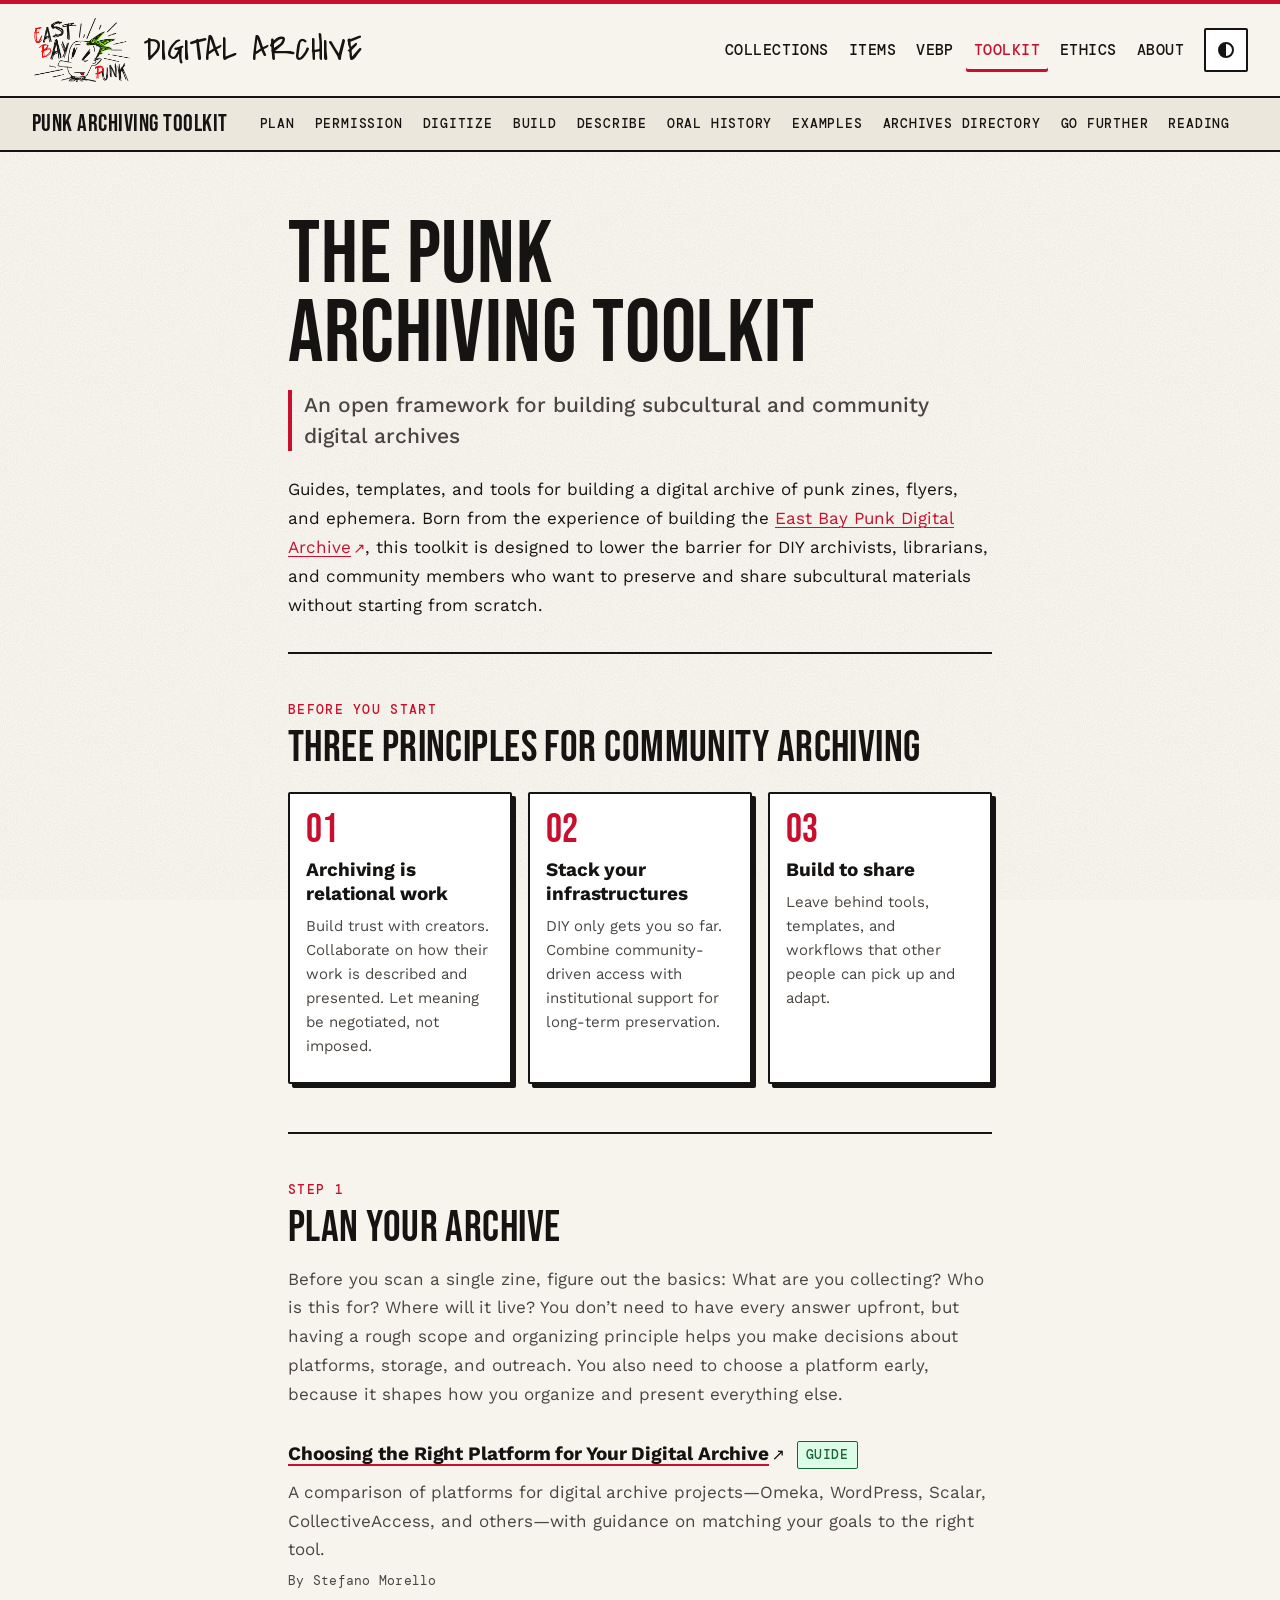
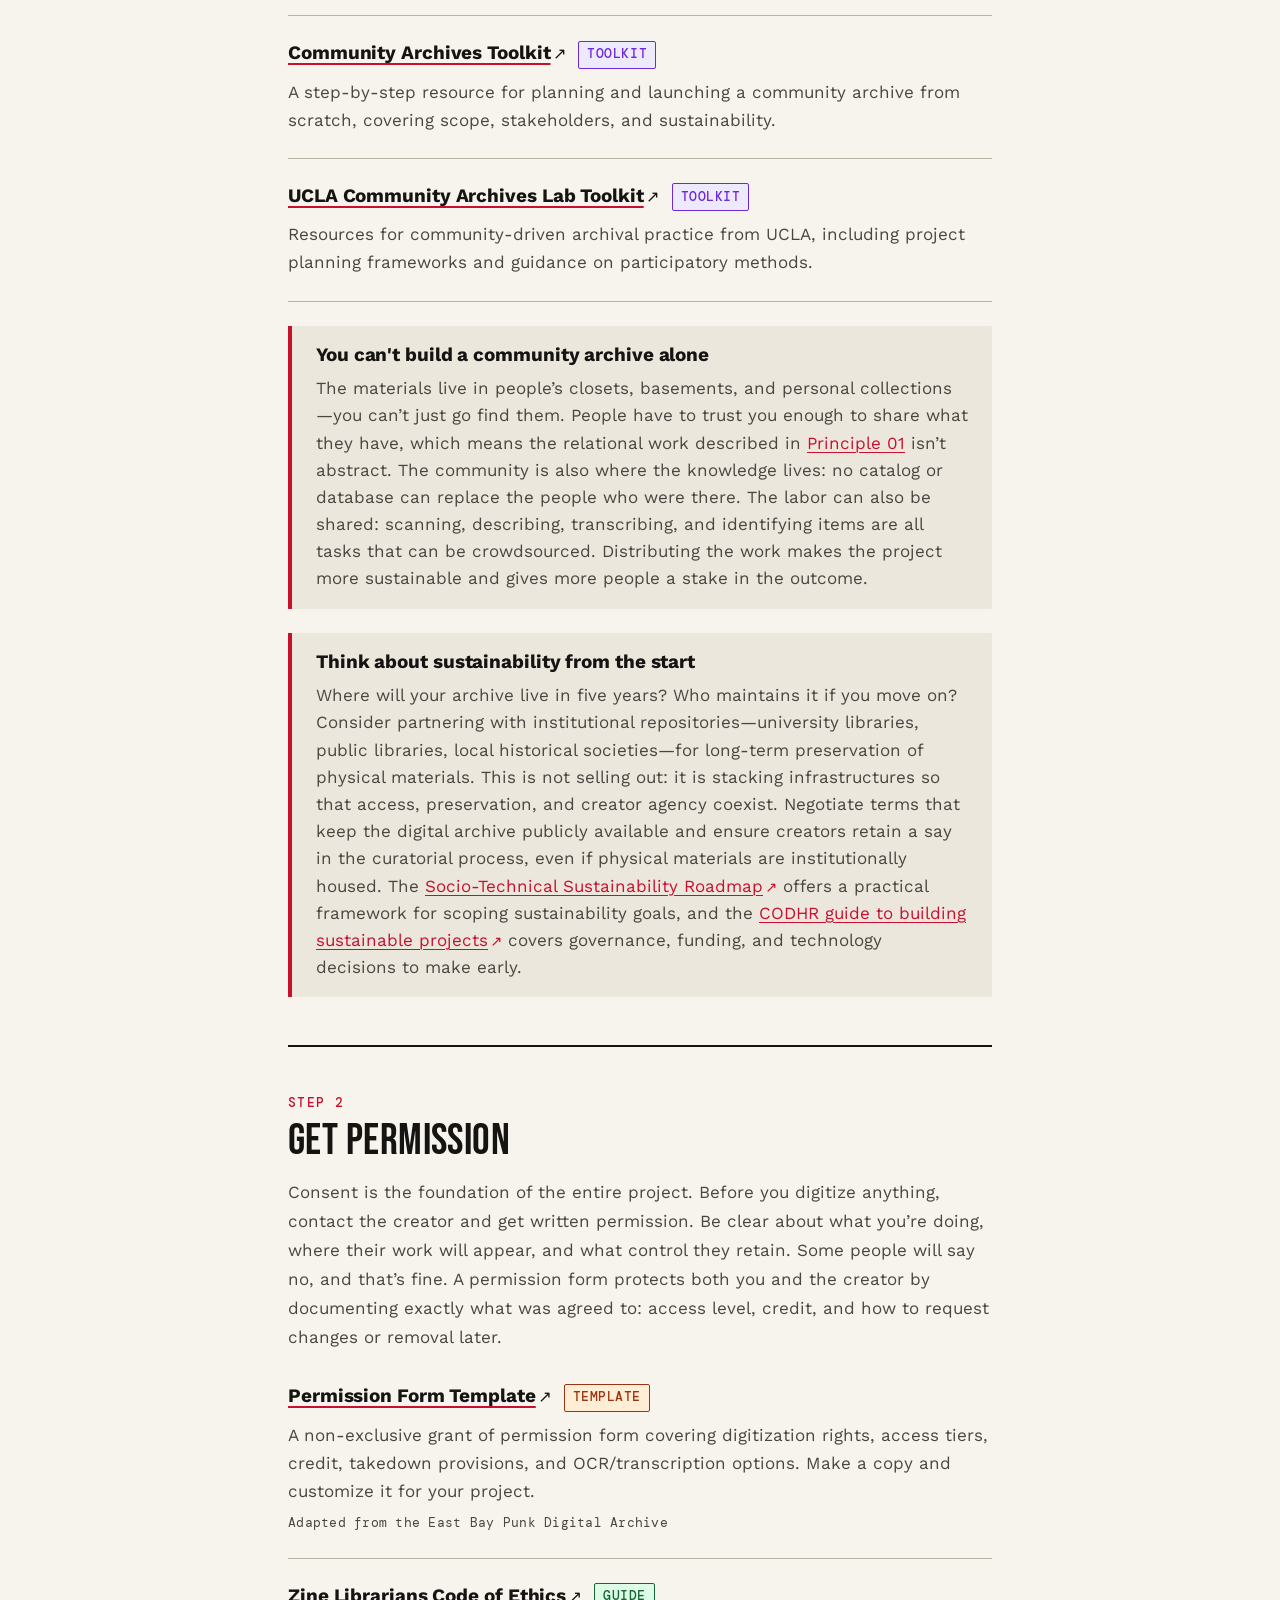
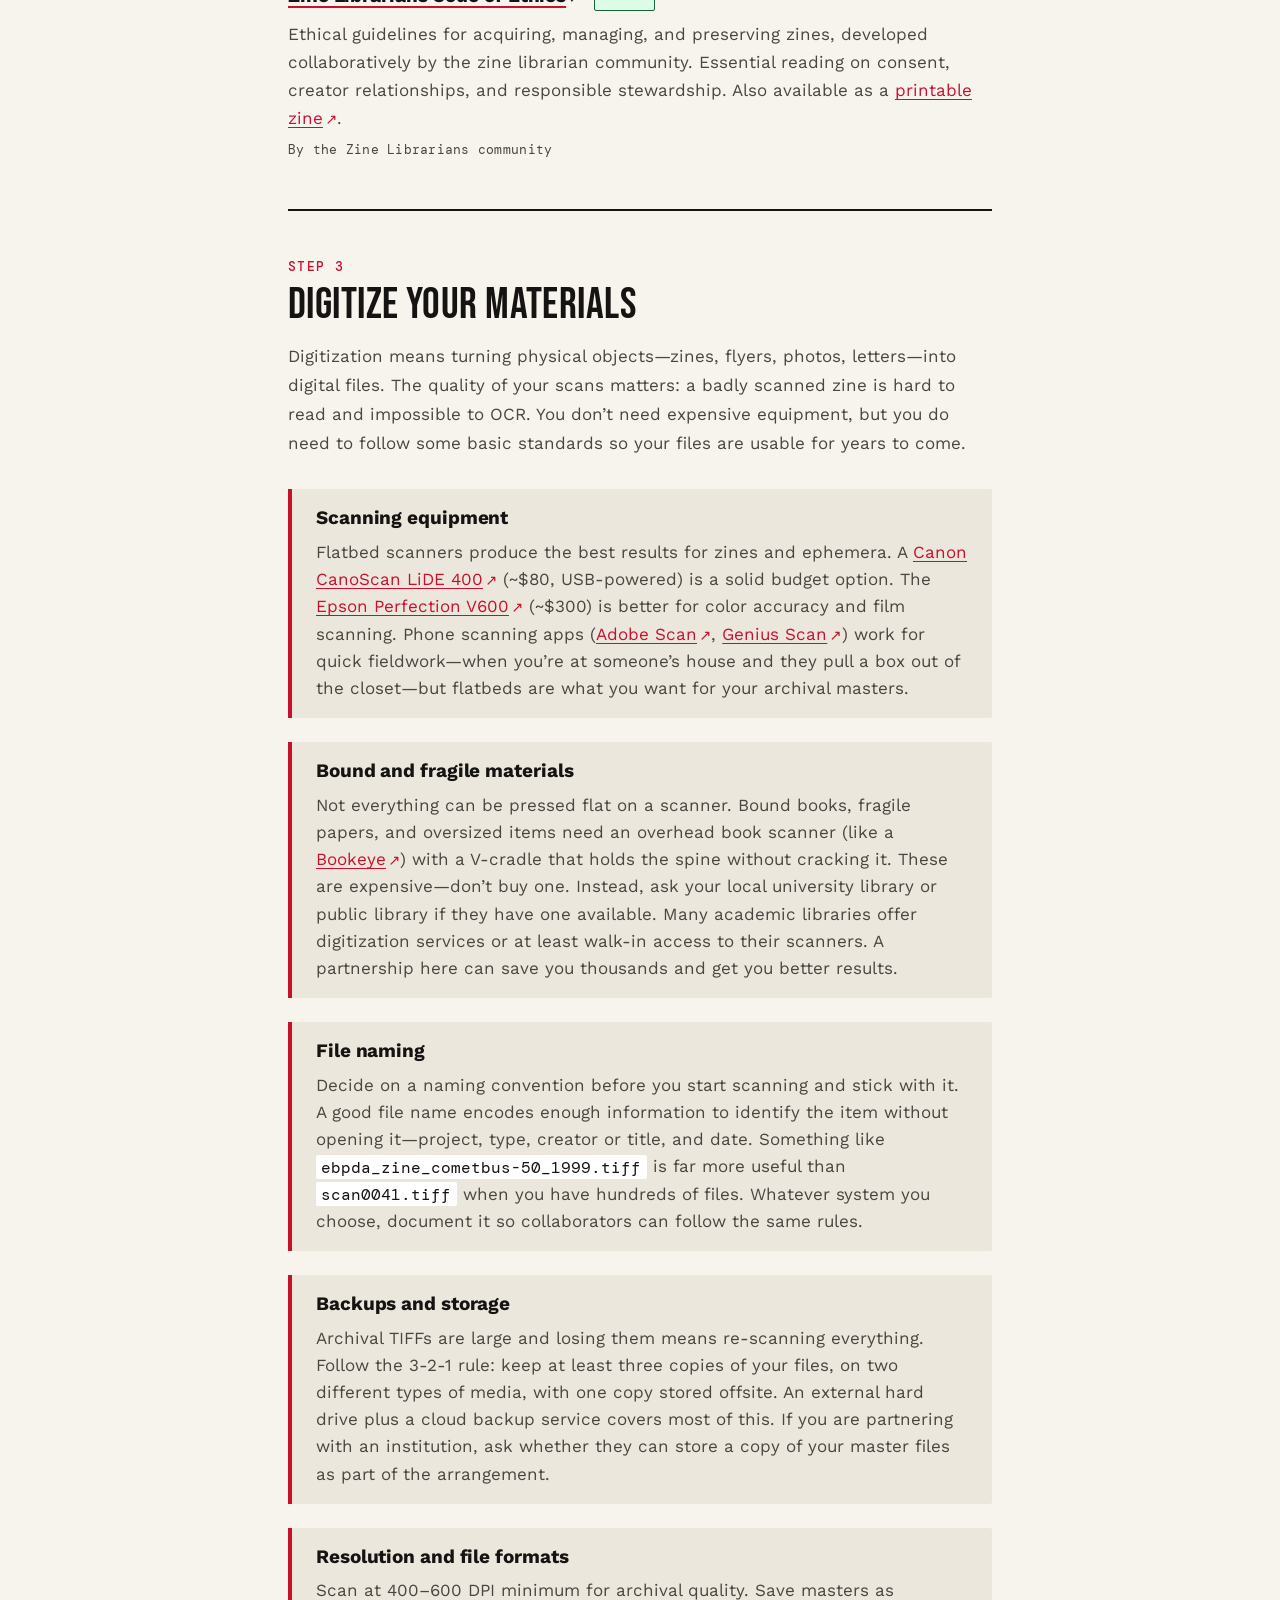
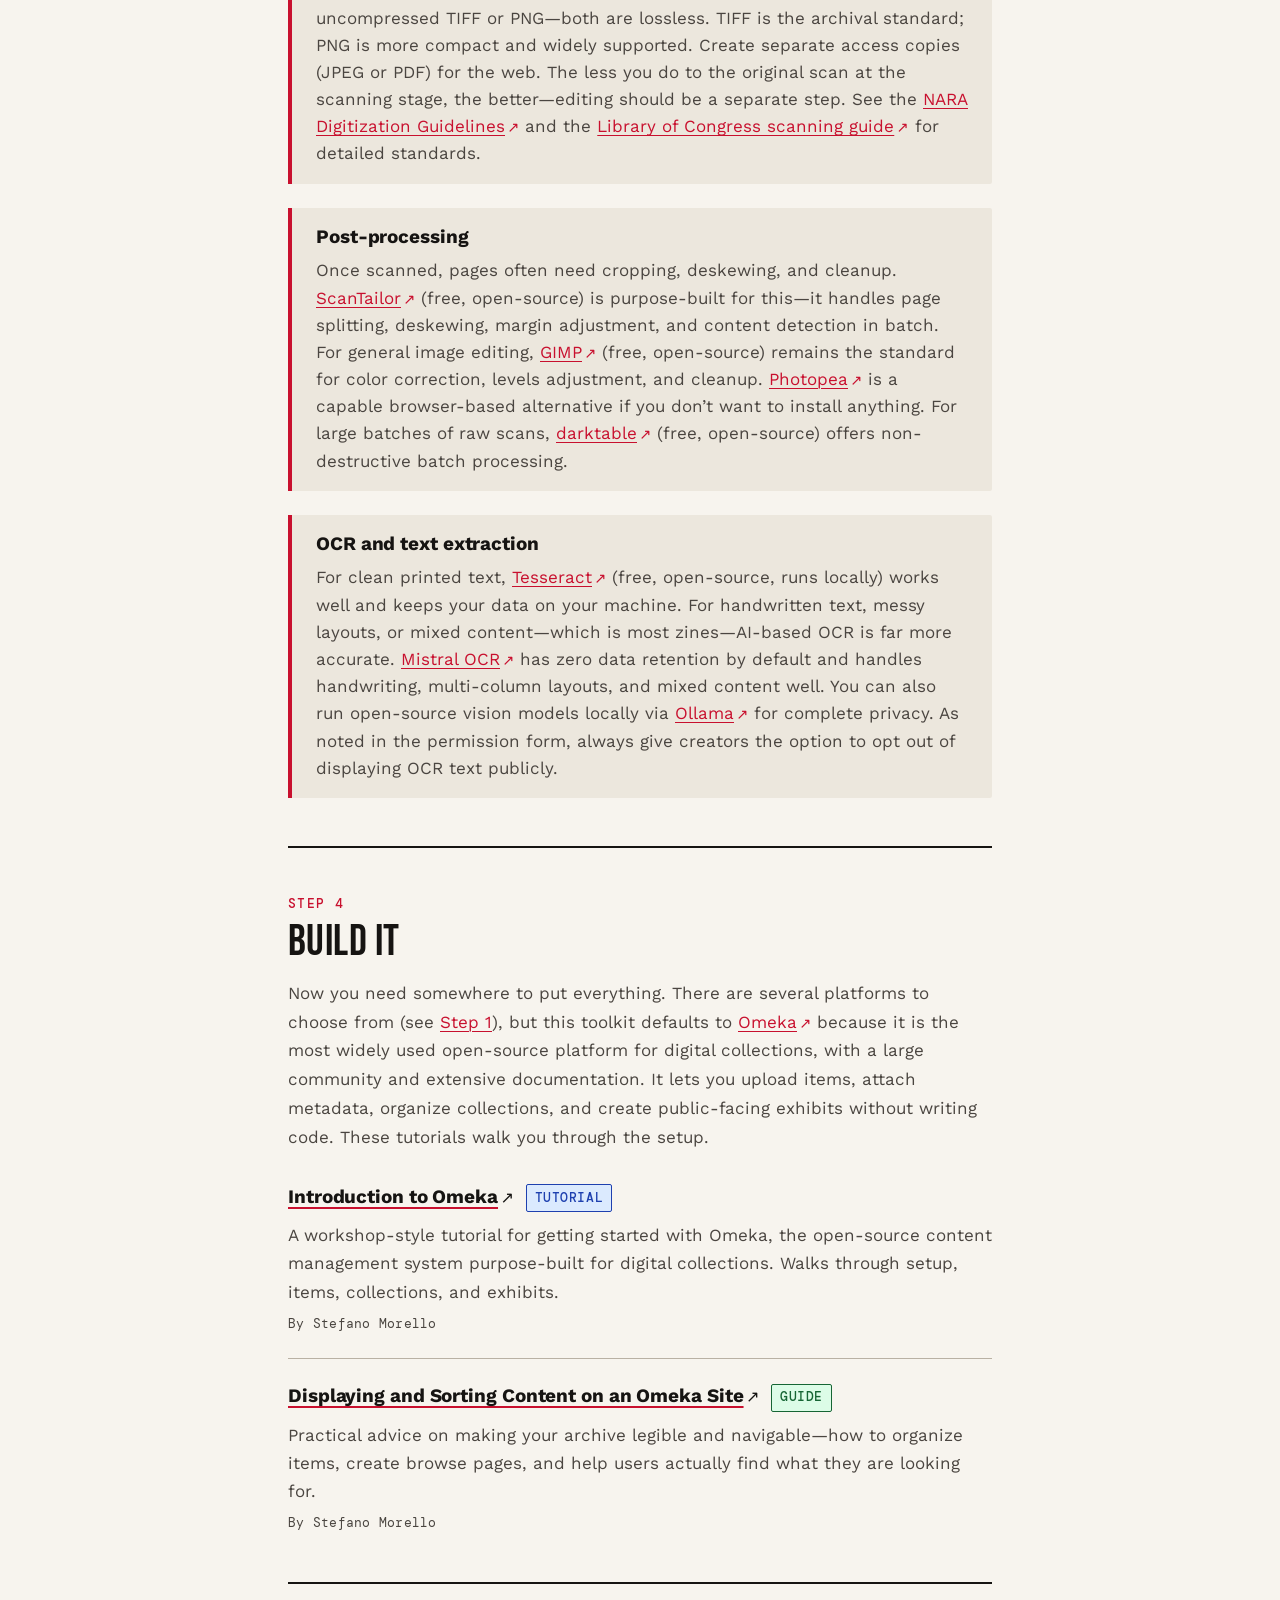
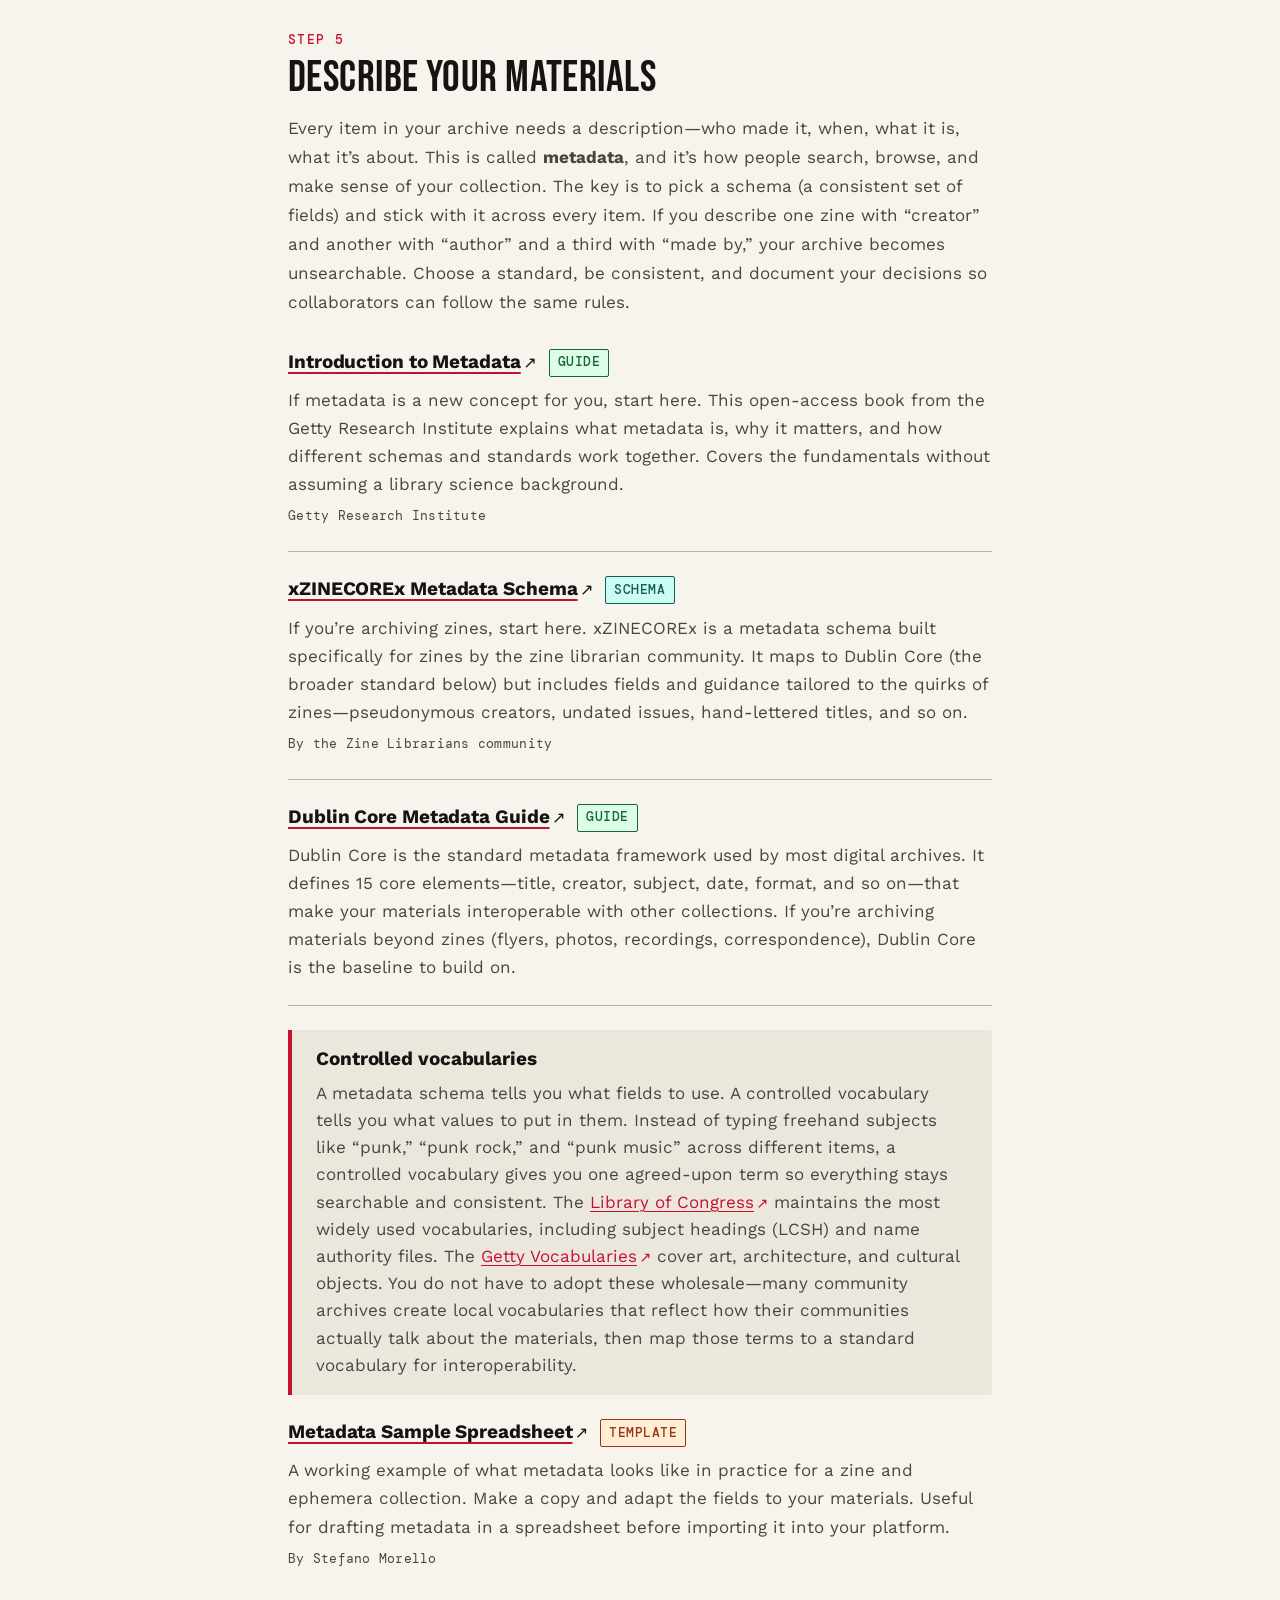
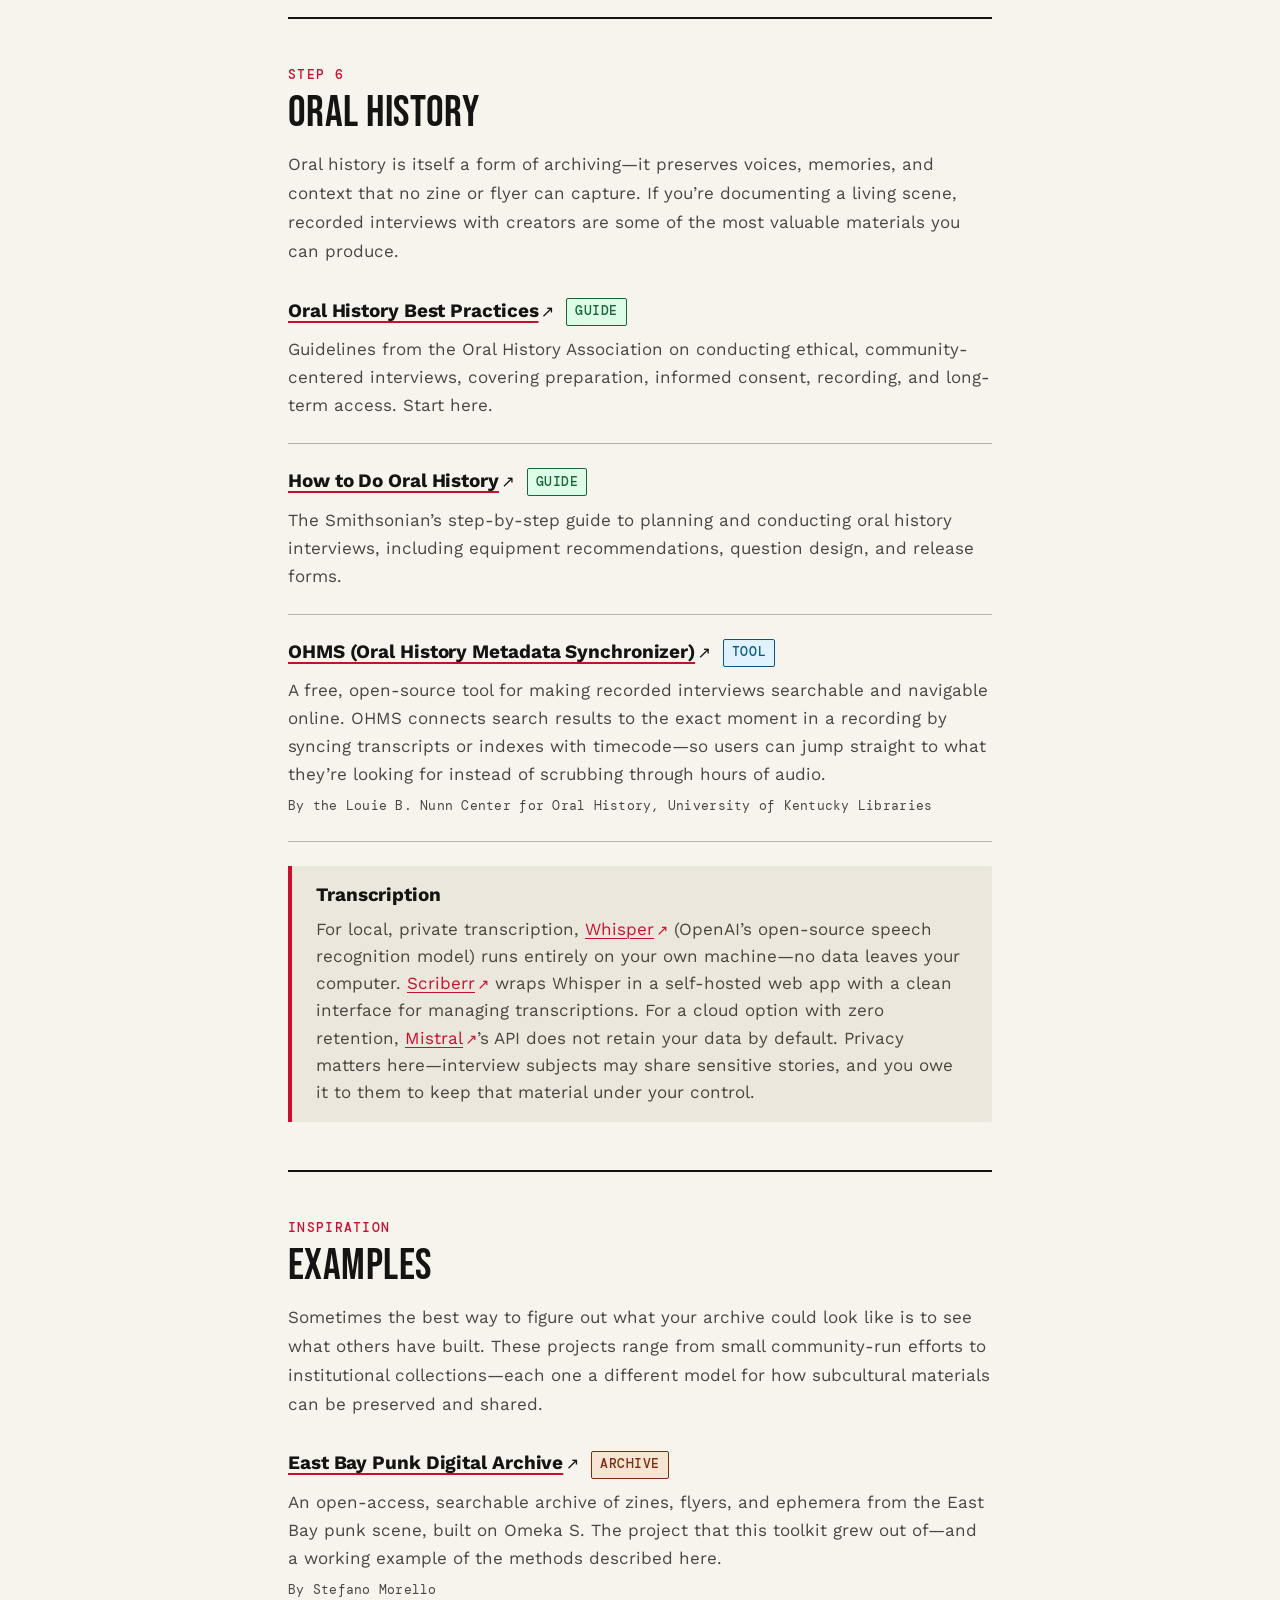
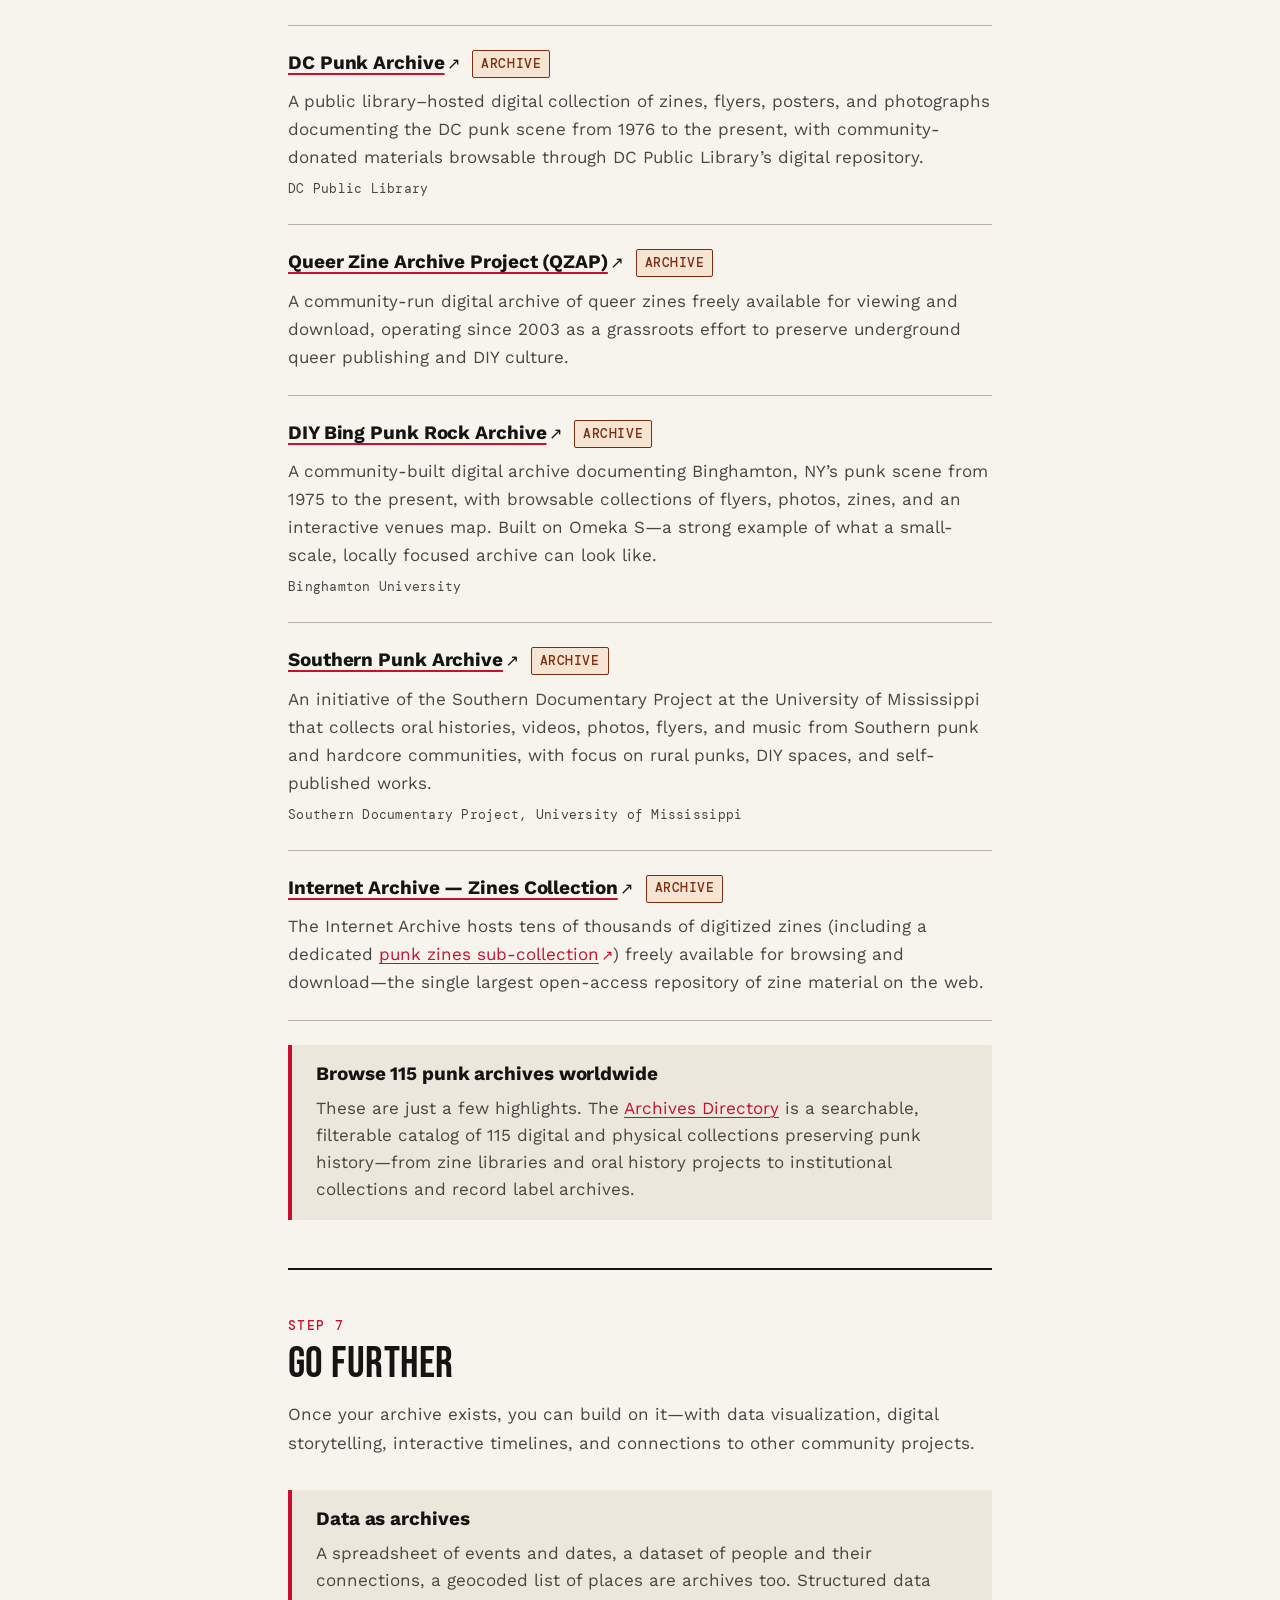
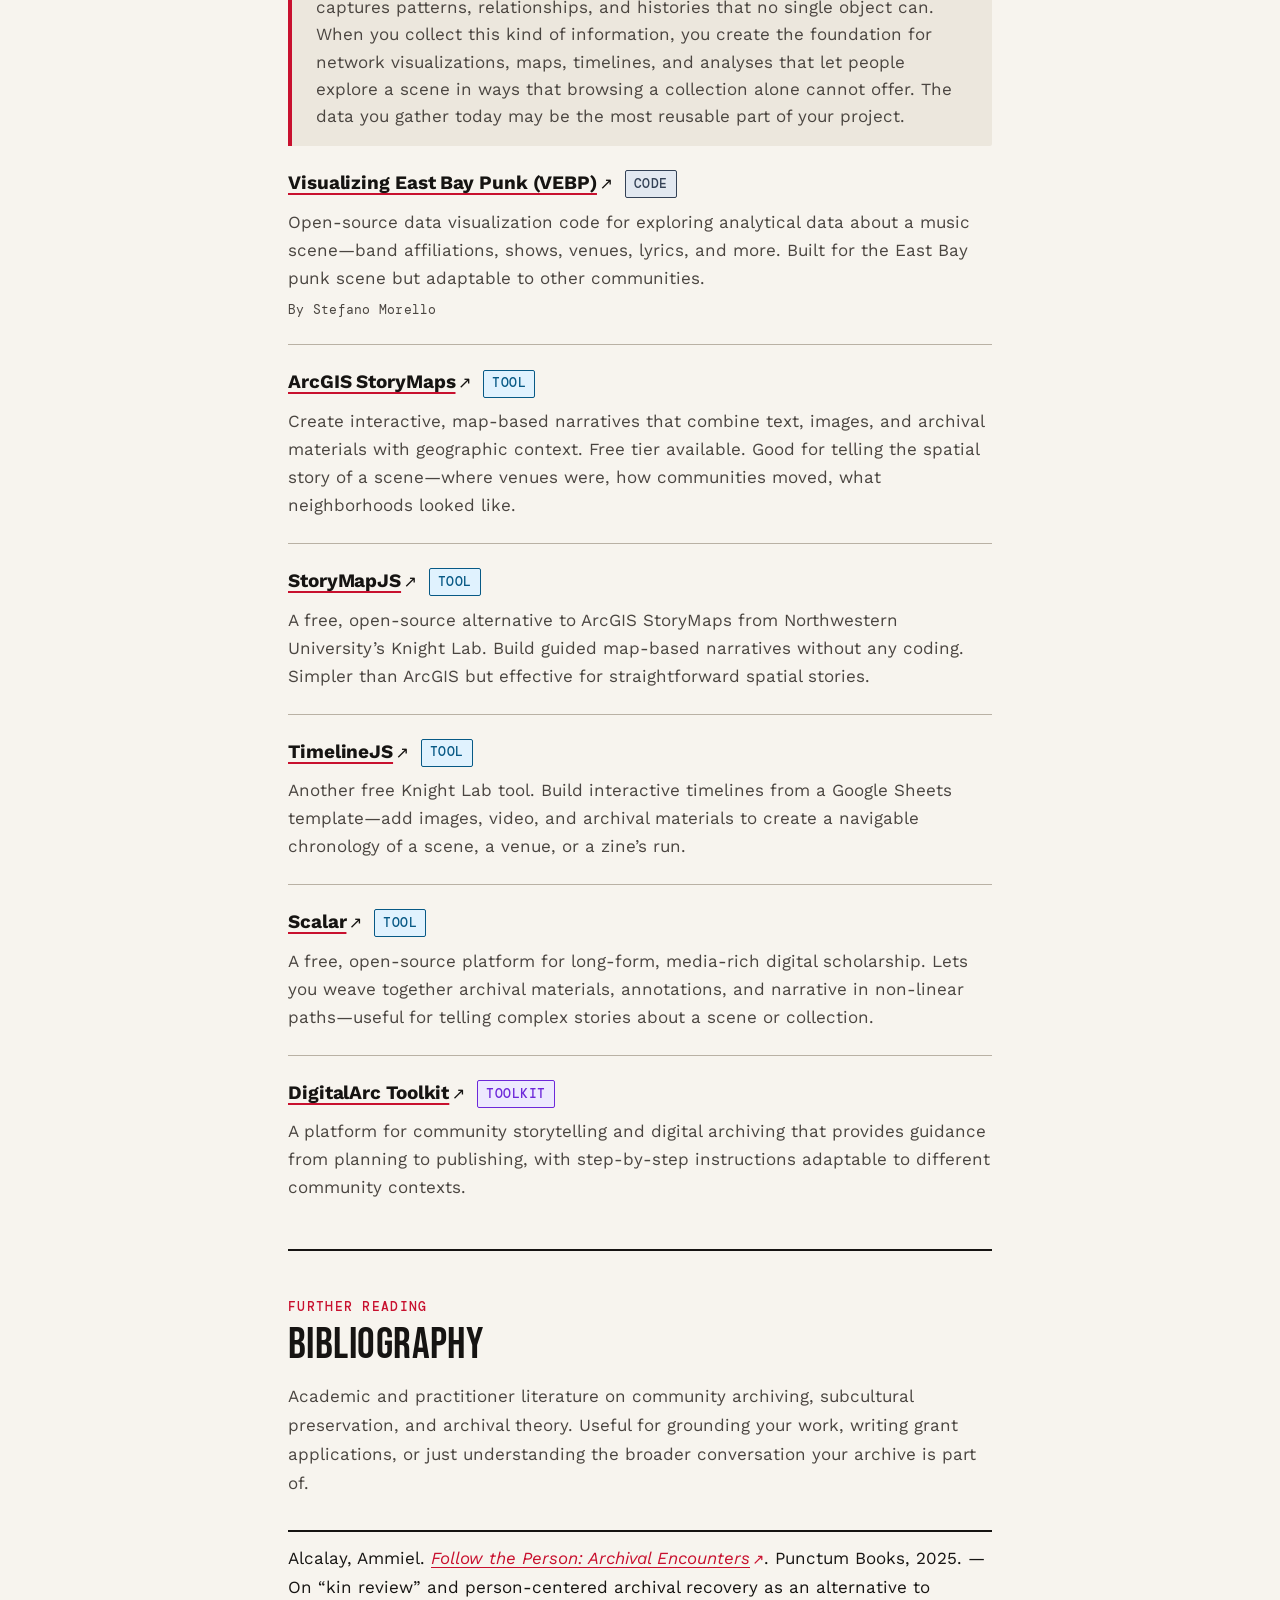
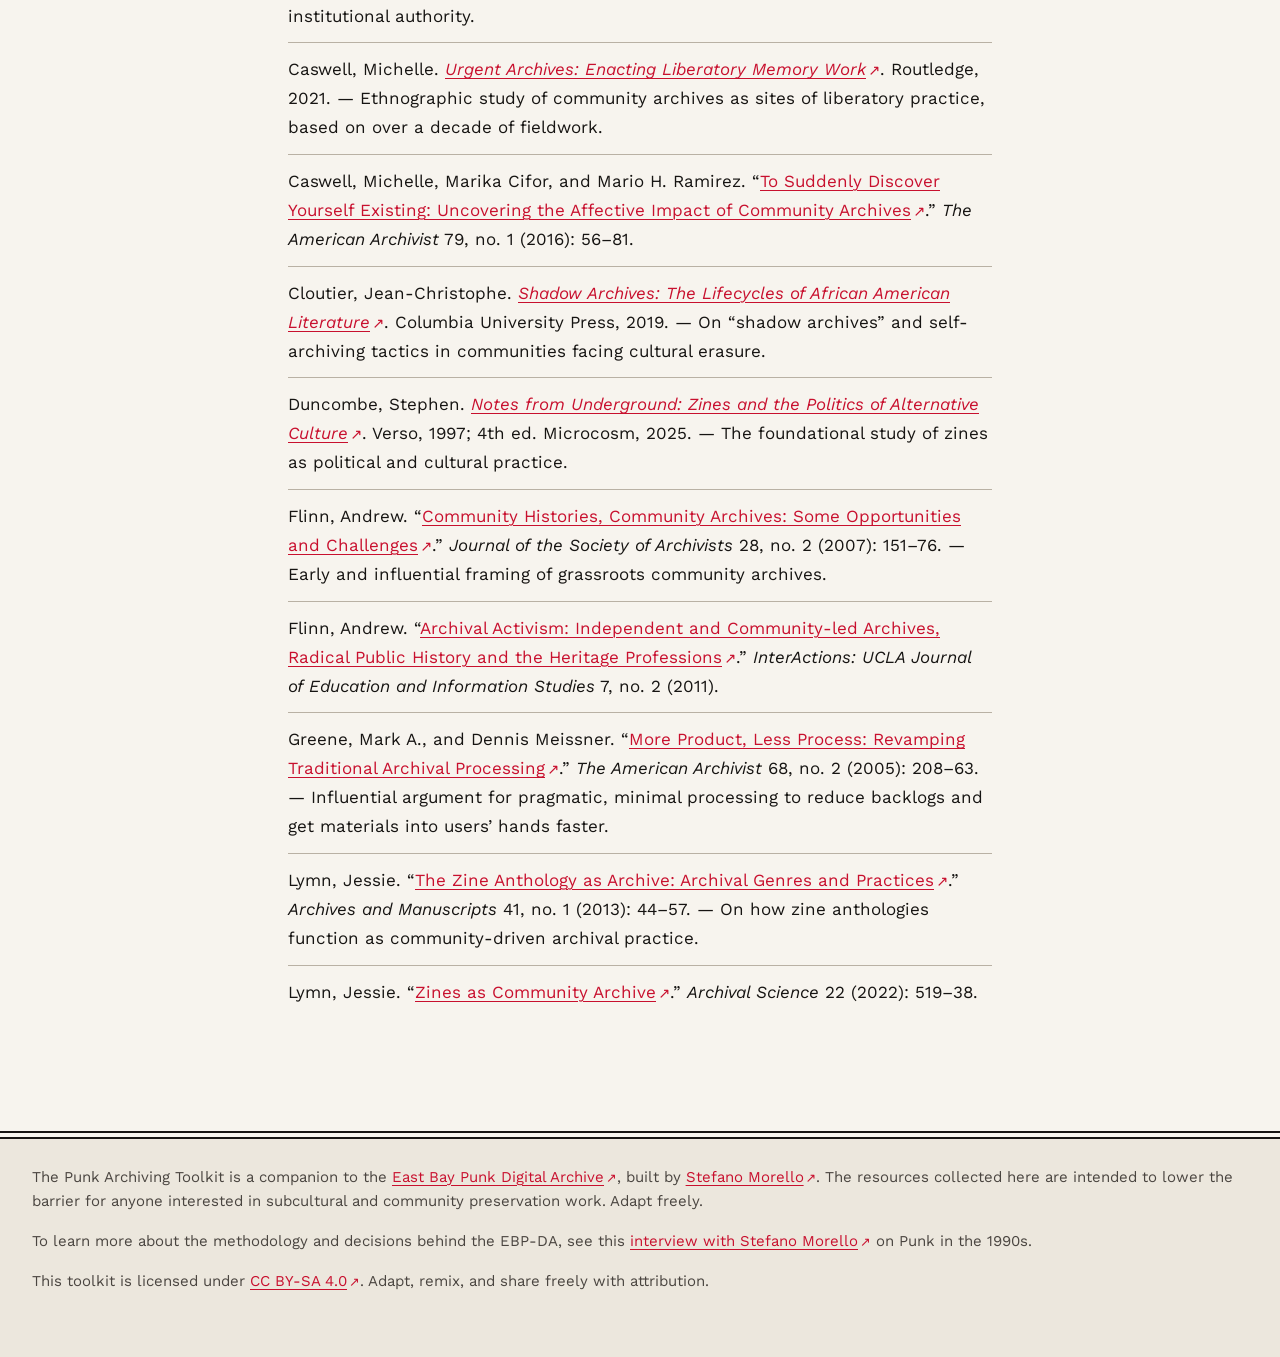
==== commit c774fa1e: "Restyle on the shared East Bay Punk design system; accessibility upgrade Shared header/footer, light" ====
--- a/index.html
+++ b/index.html
@@ -1,5 +1,5 @@
 <!DOCTYPE html>
-<html lang="en">
+<html lang="en" data-default-theme="light">
 <head>
   <meta charset="UTF-8">
   <meta name="viewport" content="width=device-width, initial-scale=1.0">
@@ -11,826 +11,75 @@
   <meta property="og:url" content="https://eastbaypunkda.com/toolkit">
   <meta name="twitter:card" content="summary">
   <link rel="icon" href="data:image/svg+xml,<svg xmlns='http://www.w3.org/2000/svg' viewBox='0 0 100 100'><text y='.9em' font-size='90'>📁</text></svg>">
-  <link rel="preconnect" href="https://fonts.googleapis.com">
-  <link rel="preconnect" href="https://fonts.gstatic.com" crossorigin>
-  <link href="https://fonts.googleapis.com/css2?family=Newsreader:ital,opsz,wght@0,6..72,400;0,6..72,500;0,6..72,600;0,6..72,700;1,6..72,400;1,6..72,500&family=Work+Sans:wght@400;500;600;700&display=swap" rel="stylesheet">
-  <style>
-    *, *::before, *::after {
-      margin: 0;
-      padding: 0;
-      box-sizing: border-box;
-    }
-
-    :root {
-      --bg: #faf8f5;
-      --bg-alt: #f3eeea;
-      --text: #1c1917;
-      --text-secondary: #57534e;
-      --accent: #b45309;
-      --accent-hover: #92400e;
-      --border: #d6d3d1;
-      --border-light: #e7e5e4;
-
-      --tag-template: #92400e;
-      --tag-template-bg: #fef3c7;
-      --tag-tutorial: #1d4ed8;
-      --tag-tutorial-bg: #dbeafe;
-      --tag-guide: #15803d;
-      --tag-guide-bg: #dcfce7;
-      --tag-toolkit: #7c3aed;
-      --tag-toolkit-bg: #ede9fe;
-      --tag-schema: #0f766e;
-      --tag-schema-bg: #ccfbf1;
-      --tag-interview: #be123c;
-      --tag-interview-bg: #ffe4e6;
-      --tag-code: #334155;
-      --tag-code-bg: #e2e8f0;
-      --tag-zine: #a21caf;
-      --tag-zine-bg: #fae8ff;
-      --tag-tool: #0369a1;
-      --tag-tool-bg: #e0f2fe;
-      --tag-archive: #8b4513;
-      --tag-archive-bg: #fde8d0;
-
-      --font-display: 'Newsreader', Georgia, serif;
-      --font-body: 'Work Sans', system-ui, sans-serif;
-
-      --max-w: 44rem;
-      --space-xs: 0.5rem;
-      --space-sm: 0.75rem;
-      --space-md: 1.5rem;
-      --space-lg: 3rem;
-      --space-xl: 5rem;
-    }
-
-    html {
-      scroll-behavior: smooth;
-      -webkit-font-smoothing: antialiased;
-      -moz-osx-font-smoothing: grayscale;
-    }
-
-    body {
-      font-family: var(--font-body);
-      font-size: 1rem;
-      line-height: 1.7;
-      color: var(--text);
-      background-color: var(--bg);
-    }
-
-    /* ---- NAV ---- */
-
-    nav {
-      position: sticky;
-      top: 0;
-      z-index: 100;
-      border-bottom: 1px solid var(--border-light);
-      padding: var(--space-sm) var(--space-md);
-      backdrop-filter: blur(8px);
-      background: rgba(250, 248, 245, 0.92);
-    }
-
-    nav .nav-inner {
-      position: relative;
-      max-width: var(--max-w);
-      margin: 0 auto;
-      display: flex;
-      align-items: center;
-      justify-content: space-between;
-    }
-
-    nav .nav-title {
-      font-family: var(--font-display);
-      font-weight: 600;
-      font-size: 0.95rem;
-      white-space: nowrap;
-      color: var(--text);
-      text-decoration: none;
-      letter-spacing: -0.01em;
-    }
-
-    nav .nav-links {
-      display: flex;
-      gap: 0.15rem;
-      list-style: none;
-    }
-
-    nav .nav-links a {
-      font-size: 0.75rem;
-      font-weight: 500;
-      color: var(--text-secondary);
-      text-decoration: none;
-      padding: 0.2rem 0.4rem;
-      border-radius: 4px;
-      white-space: nowrap;
-      transition: color 0.2s, background 0.2s;
-      letter-spacing: 0.01em;
-    }
-
-    nav .nav-links a:hover {
-      color: var(--text);
-      background: var(--bg-alt);
-    }
-
-    /* "More +" dropdown (desktop) */
-    nav .nav-more {
-      position: relative;
-    }
-
-    nav .nav-more-label {
-      font-size: 0.75rem;
-      font-weight: 500;
-      color: var(--text-secondary);
-      padding: 0.2rem 0.4rem;
-      border-radius: 4px;
-      white-space: nowrap;
-      cursor: pointer;
-      transition: color 0.2s, background 0.2s;
-      letter-spacing: 0.01em;
-    }
-
-    nav .nav-more:hover .nav-more-label {
-      color: var(--text);
-      background: var(--bg-alt);
-    }
-
-    nav .nav-dropdown {
-      display: none;
-      position: absolute;
-      top: 100%;
-      right: 0;
-      background: rgba(250, 248, 245, 0.97);
-      backdrop-filter: blur(8px);
-      border: 1px solid var(--border-light);
-      border-radius: 6px;
-      padding: 0.35rem 0;
-      padding-top: 0.6rem;
-      margin-top: 0;
-      list-style: none;
-      min-width: 130px;
-      box-shadow: 0 4px 12px rgba(0,0,0,0.08);
-      z-index: 200;
-    }
-
-    nav .nav-dropdown::before {
-      content: "";
-      position: absolute;
-      top: -0.5rem;
-      left: 0;
-      right: 0;
-      height: 0.5rem;
-    }
-
-    nav .nav-more:hover .nav-dropdown {
-      display: block;
-    }
-
-    nav .nav-dropdown a {
-      display: block;
-      font-size: 0.78rem;
-      padding: 0.4rem 0.75rem;
-      border-radius: 0;
-    }
-
-    /* Hamburger toggle (CSS-only) */
-    nav .nav-toggle { display: none; }
-    nav .nav-toggle-label { display: none; }
-
-    @media (max-width: 768px) {
-      nav .nav-toggle-label {
-        display: flex;
-        flex-direction: column;
-        justify-content: center;
-        gap: 4px;
-        cursor: pointer;
-        padding: 0.4rem;
-        margin-right: -0.4rem;
-      }
-
-      nav .nav-toggle-label span {
-        display: block;
-        width: 18px;
-        height: 2px;
-        background: var(--text);
-        border-radius: 1px;
-        transition: transform 0.25s, opacity 0.25s;
-      }
-
-      nav .nav-toggle:checked + .nav-toggle-label span:nth-child(1) {
-        transform: translateY(6px) rotate(45deg);
-      }
-
-      nav .nav-toggle:checked + .nav-toggle-label span:nth-child(2) {
-        opacity: 0;
-      }
-
-      nav .nav-toggle:checked + .nav-toggle-label span:nth-child(3) {
-        transform: translateY(-6px) rotate(-45deg);
-      }
-
-      nav .nav-links {
-        display: none;
-        flex-direction: column;
-        position: absolute;
-        top: 100%;
-        left: 0;
-        right: 0;
-        background: var(--bg);
-        -webkit-backdrop-filter: blur(8px);
-        backdrop-filter: blur(8px);
-        border-bottom: 1px solid var(--border-light);
-        padding: 0.5rem var(--space-md) 0.75rem;
-        gap: 0;
-        z-index: 200;
-      }
-
-      nav .nav-toggle:checked ~ .nav-links {
-        display: flex;
-      }
-
-      nav .nav-links a {
-        font-size: 0.85rem;
-        padding: 0.5rem 0;
-        border-radius: 0;
-      }
-
-      nav .nav-more-label {
-        display: none;
-      }
-
-      nav .nav-dropdown {
-        display: block;
-        position: static;
-        background: none;
-        border: none;
-        border-radius: 0;
-        padding: 0;
-        margin: 0;
-        box-shadow: none;
-        min-width: 0;
-      }
-
-      nav .nav-dropdown::before {
-        display: none;
-      }
-
-      nav .nav-dropdown li {
-        list-style: none;
-      }
-    }
-
-    /* ---- HERO ---- */
-
-    .hero {
-      max-width: var(--max-w);
-      margin: 0 auto;
-      padding: var(--space-xl) var(--space-md) var(--space-lg);
-    }
-
-    .hero h1 {
-      font-family: var(--font-display);
-      font-size: clamp(2.4rem, 5vw, 3.2rem);
-      font-weight: 700;
-      line-height: 1.1;
-      letter-spacing: -0.03em;
-      color: var(--text);
-      margin-bottom: var(--space-sm);
-    }
-
-    .hero .subtitle {
-      font-family: var(--font-display);
-      font-size: clamp(1.15rem, 2.5vw, 1.35rem);
-      font-weight: 400;
-      font-style: italic;
-      line-height: 1.45;
-      color: var(--text-secondary);
-      margin-bottom: var(--space-md);
-    }
-
-    .hero .description {
-      font-size: 1.05rem;
-      line-height: 1.75;
-      color: var(--text);
-      max-width: 38rem;
-    }
-
-    .hero .description a {
-      color: var(--accent);
-      text-decoration-color: var(--border);
-      text-underline-offset: 3px;
-      transition: text-decoration-color 0.2s;
-    }
-
-    .hero .description a:hover {
-      text-decoration-color: var(--accent);
-    }
-
-    /* ---- DIVIDER ---- */
-
-    .divider {
-      max-width: var(--max-w);
-      margin: 0 auto;
-      padding: 0 var(--space-md);
-    }
-
-    .divider hr {
-      border: none;
-      border-top: 1px solid var(--border);
-    }
-
-    /* ---- PRINCIPLES ---- */
-
-    .principles {
-      max-width: var(--max-w);
-      margin: 0 auto;
-      padding: var(--space-lg) var(--space-md);
-    }
-
-    .principles .section-label {
-      font-family: var(--font-body);
-      font-size: 0.75rem;
-      font-weight: 600;
-      text-transform: uppercase;
-      letter-spacing: 0.1em;
-      color: var(--accent);
-      margin-bottom: var(--space-sm);
-    }
-
-    .principles h2 {
-      font-family: var(--font-display);
-      font-size: clamp(1.6rem, 3vw, 2rem);
-      font-weight: 600;
-      line-height: 1.2;
-      letter-spacing: -0.02em;
-      margin-bottom: var(--space-md);
-    }
-
-    .principles-grid {
-      display: grid;
-      grid-template-columns: 1fr;
-      gap: var(--space-md);
-    }
-
-    .principle {
-      padding: var(--space-md);
-      border: 1px solid var(--border-light);
-      border-radius: 6px;
-      background: white;
-    }
-
-    .principle-number {
-      font-family: var(--font-display);
-      font-size: 0.85rem;
-      font-weight: 600;
-      color: var(--accent);
-      margin-bottom: var(--space-xs);
-    }
-
-    .principle h3 {
-      font-family: var(--font-display);
-      font-size: 1.2rem;
-      font-weight: 600;
-      line-height: 1.3;
-      margin-bottom: var(--space-xs);
-    }
-
-    .principle p {
-      font-size: 0.95rem;
-      line-height: 1.65;
-      color: var(--text-secondary);
-    }
-
-    /* ---- SECTIONS ---- */
-
-    .section {
-      max-width: var(--max-w);
-      margin: 0 auto;
-      padding: var(--space-lg) var(--space-md);
-    }
-
-    .section .section-label {
-      font-family: var(--font-body);
-      font-size: 0.75rem;
-      font-weight: 600;
-      text-transform: uppercase;
-      letter-spacing: 0.1em;
-      color: var(--accent);
-      margin-bottom: var(--space-xs);
-    }
-
-    .section h2 {
-      font-family: var(--font-display);
-      font-size: clamp(1.6rem, 3vw, 2rem);
-      font-weight: 600;
-      line-height: 1.2;
-      letter-spacing: -0.02em;
-      margin-bottom: 0.4rem;
-    }
-
-    .section .section-desc {
-      font-size: 0.95rem;
-      color: var(--text-secondary);
-      line-height: 1.6;
-      margin-bottom: var(--space-md);
-      max-width: 36rem;
-    }
-
-    /* ---- RESOURCE ITEMS ---- */
-
-    .resources {
-      display: flex;
-      flex-direction: column;
-      gap: var(--space-md);
-    }
-
-    .resource {
-      padding-bottom: var(--space-md);
-      border-bottom: 1px solid var(--border-light);
-    }
-
-    .resource:last-child {
-      border-bottom: none;
-      padding-bottom: 0;
-    }
-
-    .resource-header {
-      display: flex;
-      align-items: baseline;
-      gap: var(--space-sm);
-      flex-wrap: wrap;
-      margin-bottom: 0.3rem;
-    }
-
-    .resource-title {
-      font-family: var(--font-display);
-      font-size: 1.1rem;
-      font-weight: 600;
-      line-height: 1.35;
-    }
-
-    .resource-title a {
-      color: var(--text);
-      text-decoration: none;
-      border-bottom: 1px solid transparent;
-      transition: border-color 0.2s, color 0.2s;
-    }
-
-    .resource-title a:hover {
-      color: var(--accent);
-      border-bottom-color: var(--accent);
-    }
-
-    .tag {
-      display: inline-block;
-      font-family: var(--font-body);
-      font-size: 0.68rem;
-      font-weight: 600;
-      text-transform: uppercase;
-      letter-spacing: 0.06em;
-      padding: 0.15rem 0.5rem;
-      border-radius: 3px;
-      white-space: nowrap;
-      position: relative;
-      top: -1px;
-    }
-
-    .tag-template { color: var(--tag-template); background: var(--tag-template-bg); }
-    .tag-tutorial { color: var(--tag-tutorial); background: var(--tag-tutorial-bg); }
-    .tag-guide { color: var(--tag-guide); background: var(--tag-guide-bg); }
-    .tag-toolkit { color: var(--tag-toolkit); background: var(--tag-toolkit-bg); }
-    .tag-schema { color: var(--tag-schema); background: var(--tag-schema-bg); }
-    .tag-interview { color: var(--tag-interview); background: var(--tag-interview-bg); }
-    .tag-code { color: var(--tag-code); background: var(--tag-code-bg); }
-    .tag-zine { color: var(--tag-zine); background: var(--tag-zine-bg); }
-    .tag-tool { color: var(--tag-tool); background: var(--tag-tool-bg); }
-    .tag-archive { color: var(--tag-archive); background: var(--tag-archive-bg); }
-
-    .resource-desc {
-      font-size: 0.95rem;
-      line-height: 1.65;
-      color: var(--text-secondary);
-    }
-
-    .callout {
-      background: var(--bg-alt);
-      border-left: 3px solid var(--accent);
-      border-radius: 0 6px 6px 0;
-      padding: var(--space-md);
-    }
-
-    .callout-title {
-      font-family: var(--font-display);
-      font-size: 1.05rem;
-      font-weight: 600;
-      line-height: 1.35;
-      margin-bottom: 0.4rem;
-      color: var(--text);
-    }
-
-    .callout p {
-      font-size: 0.95rem;
-      line-height: 1.65;
-      color: var(--text-secondary);
-    }
-
-    .callout a {
-      color: var(--accent);
-      text-decoration-color: var(--border);
-      text-underline-offset: 3px;
-      transition: text-decoration-color 0.2s;
-    }
-
-    .callout a:hover {
-      text-decoration-color: var(--accent);
-    }
-
-    .resource-credit {
-      font-size: 0.85rem;
-      color: var(--text-secondary);
-      font-style: italic;
-      margin-top: 0.15rem;
-    }
-
-    /* ---- PERMISSION FORM PREVIEW ---- */
-
-    .form-preview {
-      margin-top: var(--space-md);
-      border: 1px solid var(--border);
-      border-radius: 6px;
-      background: white;
-      overflow: hidden;
-    }
-
-    .form-preview-header {
-      padding: var(--space-sm) var(--space-md);
-      background: var(--bg-alt);
-      border-bottom: 1px solid var(--border-light);
-      display: flex;
-      align-items: center;
-      justify-content: space-between;
-      flex-wrap: wrap;
-      gap: var(--space-xs);
-    }
-
-    .form-preview-label {
-      font-size: 0.8rem;
-      font-weight: 600;
-      color: var(--text-secondary);
-      text-transform: uppercase;
-      letter-spacing: 0.06em;
-    }
-
-    .download-btn {
-      display: inline-flex;
-      align-items: center;
-      gap: 0.4rem;
-      font-family: var(--font-body);
-      font-size: 0.8rem;
-      font-weight: 600;
-      color: white;
-      background: var(--accent);
-      padding: 0.4rem 1rem;
-      border-radius: 4px;
-      text-decoration: none;
-      transition: background 0.2s;
-    }
-
-    .download-btn:hover {
-      background: var(--accent-hover);
-    }
-
-    .download-btn svg {
-      width: 14px;
-      height: 14px;
-      fill: none;
-      stroke: currentColor;
-      stroke-width: 2;
-      stroke-linecap: round;
-      stroke-linejoin: round;
-    }
-
-    .form-preview-body {
-      padding: var(--space-md);
-      font-size: 0.9rem;
-      line-height: 1.7;
-      color: var(--text);
-    }
-
-    .form-preview-body h4 {
-      font-family: var(--font-display);
-      font-size: 1.05rem;
-      font-weight: 600;
-      margin-bottom: var(--space-xs);
-      margin-top: var(--space-md);
-    }
-
-    .form-preview-body h4:first-child {
-      margin-top: 0;
-    }
-
-    .form-preview-body p {
-      margin-bottom: 0.6rem;
-      color: var(--text-secondary);
-    }
-
-    .form-preview-body .field {
-      color: var(--text);
-      font-weight: 500;
-    }
-
-    .form-preview-body ul {
-      list-style: none;
-      padding: 0;
-      margin: 0.4rem 0 0.6rem;
-    }
-
-    .form-preview-body ul li {
-      position: relative;
-      padding-left: 1.4rem;
-      margin-bottom: 0.25rem;
-      color: var(--text-secondary);
-    }
-
-    .form-preview-body ul li::before {
-      content: "\25A1";
-      position: absolute;
-      left: 0;
-      color: var(--border);
-    }
-
-    /* ---- BIBLIOGRAPHY ---- */
-
-    .bib-list {
-      list-style: none;
-      padding: 0;
-    }
-
-    .bib-list li {
-      font-size: 0.95rem;
-      line-height: 1.7;
-      color: var(--text);
-      padding: 0.75rem 0;
-      border-bottom: 1px solid var(--border-light);
-    }
-
-    .bib-list li:last-child {
-      border-bottom: none;
-    }
-
-    .bib-list a {
-      color: var(--accent);
-      text-decoration-color: var(--border);
-      text-underline-offset: 3px;
-      transition: text-decoration-color 0.2s;
-    }
-
-    .bib-list a:hover {
-      text-decoration-color: var(--accent);
-    }
-
-    /* ---- FOOTER ---- */
-
-    footer {
-      max-width: var(--max-w);
-      margin: 0 auto;
-      padding: var(--space-lg) var(--space-md) var(--space-xl);
-      border-top: 1px solid var(--border);
-    }
-
-    footer p {
-      font-size: 0.9rem;
-      line-height: 1.7;
-      color: var(--text-secondary);
-    }
-
-    footer a {
-      color: var(--accent);
-      text-decoration-color: var(--border);
-      text-underline-offset: 3px;
-      transition: text-decoration-color 0.2s;
-    }
-
-    footer a:hover {
-      text-decoration-color: var(--accent);
-    }
-
-    /* ---- RESPONSIVE ---- */
-
-    @media (min-width: 640px) {
-      .principles-grid {
-        grid-template-columns: 1fr 1fr 1fr;
-      }
-    }
-
-    @media (max-width: 639px) {
-      .hero {
-        padding-top: var(--space-lg);
-      }
-    }
-
-    /* ---- SKIP LINK ---- */
-
-    .skip-link {
-      position: absolute;
-      top: -100%;
-      left: var(--space-md);
-      background: var(--accent);
-      color: white;
-      padding: 0.5rem 1rem;
-      border-radius: 0 0 4px 4px;
-      font-size: 0.85rem;
-      font-weight: 600;
-      text-decoration: none;
-      z-index: 1000;
-    }
-
-    .skip-link:focus {
-      top: 0;
-    }
-
-    /* ---- FOCUS STATES ---- */
-
-    a:focus-visible {
-      outline: 2px solid var(--accent);
-      outline-offset: 2px;
-      border-radius: 2px;
-    }
-
-    nav .nav-links a:focus-visible,
-    nav .nav-more-label:focus-visible,
-    nav .nav-title:focus-visible {
-      outline: 2px solid var(--accent);
-      outline-offset: 2px;
-      color: var(--text);
-      background: var(--bg-alt);
-    }
-
-    .download-btn:focus-visible {
-      outline: 2px solid var(--text);
-      outline-offset: 2px;
-    }
-
-    /* ---- PRINT ---- */
-
-    @media print {
-      nav { display: none; }
-      .hero { padding-top: var(--space-md); }
-      .tag { display: none; }
-      .callout { background: none; border-left: 2px solid var(--text-secondary); }
-      .resource-title a { color: var(--text); }
-      .resource-title a::after { content: " (" attr(href) ")"; font-size: 0.8em; color: var(--text-secondary); }
-    }
-  </style>
+  <meta name="color-scheme" content="light dark">
+  <script>(function(d){var r=d.documentElement,t;try{t=localStorage.getItem("ebp-theme")}catch(e){}if(t!=="light"&&t!=="dark"){t=r.getAttribute("data-default-theme")==="dark"?"dark":"light"}r.setAttribute("data-theme",t);r.classList.add("ebp-js")})(document);</script>
+  <link rel="stylesheet" href="core/ebp-core.css">
+  <link rel="stylesheet" href="toolkit.css">
+  <script src="core/ebp-core.js" defer></script>
+  <script src="toolkit.js" defer></script>
 </head>
 <body>
 
-  <a href="#plan" class="skip-link">Skip to content</a>
-
-  <!-- NAV -->
-  <nav>
-    <div class="nav-inner">
-      <a href="#" class="nav-title">Punk Archiving Toolkit</a>
-      <input type="checkbox" class="nav-toggle" id="nav-toggle" aria-label="Toggle navigation menu">
-      <label class="nav-toggle-label" for="nav-toggle">
-        <span></span>
-        <span></span>
-        <span></span>
-      </label>
-      <ul class="nav-links">
+  <a class="ebp-skip" href="#content">Skip to main content</a>
+
+  <header class="ebp-header">
+    <div class="ebp-header__bar">
+      <a class="ebp-brand" href="https://eastbaypunkda.com/">
+        <img class="ebp-brand__logo" src="core/img/logo.png" alt="" width="60" height="40">
+        <span class="ebp-brand__name">East Bay Punk <span>Digital Archive</span></span>
+      </a>
+      <button class="ebp-nav-toggle" type="button" aria-expanded="false" aria-controls="ebp-nav">Menu</button>
+      <nav id="ebp-nav" class="ebp-nav" aria-label="Main">
+        <ul class="ebp-nav__list">
+          <li><a href="https://eastbaypunkda.com/s/east-bay-punk-digital-archive/item-set">Collections</a></li>
+          <li><a href="https://eastbaypunkda.com/s/east-bay-punk-digital-archive/item">Items</a></li>
+          <li><a href="https://eastbaypunkda.com/vebp/">VEBP</a></li>
+          <li><a href="https://eastbaypunkda.com/toolkit/" aria-current="page">Toolkit</a></li>
+          <li><a href="https://eastbaypunkda.com/s/east-bay-punk-digital-archive/page/ethics">Ethics</a></li>
+          <li><a href="https://eastbaypunkda.com/s/east-bay-punk-digital-archive/page/about">About</a></li>
+        </ul>
+      </nav>
+      <div class="ebp-header__tools">
+        <button class="ebp-theme-toggle" type="button" aria-pressed="false">
+          <span class="ebp-theme-toggle__label">Dark mode</span>
+        </button>
+      </div>
+    </div>
+    <nav class="ebp-subnav tk-subnav" aria-label="Punk Archiving Toolkit">
+      <a class="ebp-subnav__title" href="index.html">Punk Archiving Toolkit</a>
+      <button class="tk-subnav__toggle" type="button" aria-expanded="false" aria-controls="tk-sections" hidden>Sections</button>
+      <ul class="ebp-subnav__list" id="tk-sections">
         <li><a href="#plan">Plan</a></li>
         <li><a href="#permission">Permission</a></li>
         <li><a href="#digitize">Digitize</a></li>
         <li><a href="#build">Build</a></li>
         <li><a href="#describe">Describe</a></li>
         <li><a href="#oral-history">Oral History</a></li>
-        <li class="nav-more">
-          <span class="nav-more-label">More +</span>
-          <ul class="nav-dropdown">
-            <li><a href="#examples">Examples</a></li>
-            <li><a href="archives.html">Archives Directory</a></li>
-            <li><a href="#further">Go Further</a></li>
-            <li><a href="#reading">Reading</a></li>
-          </ul>
-        </li>
+        <li><a href="#examples">Examples</a></li>
+        <li><a href="archives.html">Archives Directory</a></li>
+        <li><a href="#further">Go Further</a></li>
+        <li><a href="#reading">Reading</a></li>
       </ul>
-    </div>
-  </nav>
+    </nav>
+  </header>
+
+  <main id="content" tabindex="-1">
 
   <!-- HERO -->
-  <header class="hero">
+  <div class="tk-hero">
     <h1>The Punk Archiving Toolkit</h1>
     <p class="subtitle">An open framework for building subcultural and community digital archives</p>
     <p class="description">
       Guides, templates, and tools for building a digital archive of punk zines, flyers, and ephemera. Born from the experience of building the <a href="https://eastbaypunkda.com" target="_blank" rel="noopener">East Bay Punk Digital Archive</a>, this toolkit is designed to lower the barrier for DIY archivists, librarians, and community members who want to preserve and share subcultural materials without starting from scratch.
     </p>
-  </header>
-
-  <div class="divider"><hr></div>
+  </div>
+
+  <hr class="tk-divider">
 
   <!-- PRINCIPLES -->
-  <section class="principles" id="principles">
-    <p class="section-label">Before You Start</p>
-    <h2>Three principles for community archiving</h2>
-    <div class="principles-grid">
+  <section class="tk-principles" id="principles" aria-labelledby="principles-title">
+    <h2 class="tk-section__title" id="principles-title"><span class="tk-eyebrow">Before You Start</span> Three principles for community archiving</h2>
+    <div class="principles-grid tk-principles__grid">
       <div class="principle">
         <p class="principle-number">01</p>
         <h3>Archiving is relational work</h3>
@@ -849,19 +98,18 @@
     </div>
   </section>
 
-  <div class="divider"><hr></div>
+  <hr class="tk-divider">
 
   <!-- PLAN YOUR ARCHIVE -->
-  <section class="section" id="plan">
-    <p class="section-label">Step 1</p>
-    <h2>Plan your archive</h2>
-    <p class="section-desc">Before you scan a single zine, figure out the basics: What are you collecting? Who is this for? Where will it live? You don&rsquo;t need to have every answer upfront, but having a rough scope and organizing principle helps you make decisions about platforms, storage, and outreach. You also need to choose a platform early, because it shapes how you organize and present everything else.</p>
-    <div class="resources">
-
-      <div class="resource">
-        <div class="resource-header">
-          <p class="resource-title"><a href="https://digitalfellows.commons.gc.cuny.edu/2021/03/22/choosing-the-right-platform-for-your-digital-archive/" target="_blank" rel="noopener">Choosing the Right Platform for Your Digital Archive</a></p>
-          <span class="tag tag-guide">guide</span>
+  <section class="tk-section" id="plan" aria-labelledby="plan-title">
+    <h2 class="tk-section__title" id="plan-title"><span class="tk-eyebrow">Step 1</span> Plan your archive</h2>
+    <p class="section-desc tk-lede">Before you scan a single zine, figure out the basics: What are you collecting? Who is this for? Where will it live? You don&rsquo;t need to have every answer upfront, but having a rough scope and organizing principle helps you make decisions about platforms, storage, and outreach. You also need to choose a platform early, because it shapes how you organize and present everything else.</p>
+    <div class="resources">
+
+      <div class="resource">
+        <div class="resource-header">
+          <h3 class="resource-title"><a href="https://digitalfellows.commons.gc.cuny.edu/2021/03/22/choosing-the-right-platform-for-your-digital-archive/" target="_blank" rel="noopener">Choosing the Right Platform for Your Digital Archive</a></h3>
+          <span class="ebp-tag tag tag-guide">guide</span>
         </div>
         <p class="resource-desc">A comparison of platforms for digital archive projects&mdash;Omeka, WordPress, Scalar, CollectiveAccess, and others&mdash;with guidance on matching your goals to the right tool.</p>
         <p class="resource-credit">By Stefano Morello</p>
@@ -869,46 +117,45 @@
 
       <div class="resource">
         <div class="resource-header">
-          <p class="resource-title"><a href="https://community-archives.gitbook.io/toolkit" target="_blank" rel="noopener">Community Archives Toolkit</a></p>
-          <span class="tag tag-toolkit">toolkit</span>
+          <h3 class="resource-title"><a href="https://community-archives.gitbook.io/toolkit" target="_blank" rel="noopener">Community Archives Toolkit</a></h3>
+          <span class="ebp-tag tag tag-toolkit">toolkit</span>
         </div>
         <p class="resource-desc">A step-by-step resource for planning and launching a community archive from scratch, covering scope, stakeholders, and sustainability.</p>
       </div>
 
       <div class="resource">
         <div class="resource-header">
-          <p class="resource-title"><a href="https://communityarchiveslab.ucla.edu/toolkit/" target="_blank" rel="noopener">UCLA Community Archives Lab Toolkit</a></p>
-          <span class="tag tag-toolkit">toolkit</span>
+          <h3 class="resource-title"><a href="https://communityarchiveslab.ucla.edu/toolkit/" target="_blank" rel="noopener">UCLA Community Archives Lab Toolkit</a></h3>
+          <span class="ebp-tag tag tag-toolkit">toolkit</span>
         </div>
         <p class="resource-desc">Resources for community-driven archival practice from UCLA, including project planning frameworks and guidance on participatory methods.</p>
       </div>
 
       <div class="callout">
-        <p class="callout-title">You can't build a community archive alone</p>
+        <h3 class="callout-title">You can't build a community archive alone</h3>
         <p>The materials live in people&rsquo;s closets, basements, and personal collections&mdash;you can&rsquo;t just go find them. People have to trust you enough to share what they have, which means the relational work described in <a href="#principles">Principle 01</a> isn&rsquo;t abstract. The community is also where the knowledge lives: no catalog or database can replace the people who were there. The labor can also be shared: scanning, describing, transcribing, and identifying items are all tasks that can be crowdsourced. Distributing the work makes the project more sustainable and gives more people a stake in the outcome.</p>
       </div>
 
       <div class="callout">
-        <p class="callout-title">Think about sustainability from the start</p>
+        <h3 class="callout-title">Think about sustainability from the start</h3>
         <p>Where will your archive live in five years? Who maintains it if you move on? Consider partnering with institutional repositories&mdash;university libraries, public libraries, local historical societies&mdash;for long-term preservation of physical materials. This is not selling out: it is stacking infrastructures so that access, preservation, and creator agency coexist. Negotiate terms that keep the digital archive publicly available and ensure creators retain a say in the curatorial process, even if physical materials are institutionally housed. The <a href="https://sites.haa.pitt.edu/sustainabilityroadmap/" target="_blank" rel="noopener">Socio-Technical Sustainability Roadmap</a> offers a practical framework for scoping sustainability goals, and the <a href="https://liberalarts.tamu.edu/codhr/resources/building-sustainable-projects/" target="_blank" rel="noopener">CODHR guide to building sustainable projects</a> covers governance, funding, and technology decisions to make early.</p>
       </div>
 
     </div>
   </section>
 
-  <div class="divider"><hr></div>
+  <hr class="tk-divider">
 
   <!-- GET PERMISSION -->
-  <section class="section" id="permission">
-    <p class="section-label">Step 2</p>
-    <h2>Get permission</h2>
-    <p class="section-desc">Consent is the foundation of the entire project. Before you digitize anything, contact the creator and get written permission. Be clear about what you&rsquo;re doing, where their work will appear, and what control they retain. Some people will say no, and that&rsquo;s fine. A permission form protects both you and the creator by documenting exactly what was agreed to: access level, credit, and how to request changes or removal later.</p>
-    <div class="resources">
-
-      <div class="resource">
-        <div class="resource-header">
-          <p class="resource-title"><a href="https://docs.google.com/document/d/1N7I91-eYwPl23uAo0UozLrX2yL-D_IFu/edit?usp=sharing&ouid=107505223254233917359&rtpof=true&sd=true" target="_blank" rel="noopener">Permission Form Template</a></p>
-          <span class="tag tag-template">template</span>
+  <section class="tk-section" id="permission" aria-labelledby="permission-title">
+    <h2 class="tk-section__title" id="permission-title"><span class="tk-eyebrow">Step 2</span> Get permission</h2>
+    <p class="section-desc tk-lede">Consent is the foundation of the entire project. Before you digitize anything, contact the creator and get written permission. Be clear about what you&rsquo;re doing, where their work will appear, and what control they retain. Some people will say no, and that&rsquo;s fine. A permission form protects both you and the creator by documenting exactly what was agreed to: access level, credit, and how to request changes or removal later.</p>
+    <div class="resources">
+
+      <div class="resource">
+        <div class="resource-header">
+          <h3 class="resource-title"><a href="https://docs.google.com/document/d/1N7I91-eYwPl23uAo0UozLrX2yL-D_IFu/edit?usp=sharing&ouid=107505223254233917359&rtpof=true&sd=true" target="_blank" rel="noopener">Permission Form Template</a></h3>
+          <span class="ebp-tag tag tag-template">template</span>
         </div>
         <p class="resource-desc">A non-exclusive grant of permission form covering digitization rights, access tiers, credit, takedown provisions, and OCR/transcription options. Make a copy and customize it for your project.</p>
         <p class="resource-credit">Adapted from the East Bay Punk Digital Archive</p>
@@ -916,8 +163,8 @@
 
       <div class="resource">
         <div class="resource-header">
-          <p class="resource-title"><a href="https://www.zinelibraries.info/code-of-ethics/" target="_blank" rel="noopener">Zine Librarians Code of Ethics</a></p>
-          <span class="tag tag-guide">guide</span>
+          <h3 class="resource-title"><a href="https://www.zinelibraries.info/code-of-ethics/" target="_blank" rel="noopener">Zine Librarians Code of Ethics</a></h3>
+          <span class="ebp-tag tag tag-guide">guide</span>
         </div>
         <p class="resource-desc">Ethical guidelines for acquiring, managing, and preserving zines, developed collaboratively by the zine librarian community. Essential reading on consent, creator relationships, and responsible stewardship. Also available as a <a href="https://www.zinelibraries.info/wp-content/uploads/2015/11/EthicsZine-rev-20151105.pdf" target="_blank" rel="noopener">printable zine</a>.</p>
         <p class="resource-credit">By the Zine Librarians community</p>
@@ -926,66 +173,64 @@
     </div>
   </section>
 
-  <div class="divider"><hr></div>
+  <hr class="tk-divider">
 
   <!-- DIGITIZE YOUR MATERIALS -->
-  <section class="section" id="digitize">
-    <p class="section-label">Step 3</p>
-    <h2>Digitize your materials</h2>
-    <p class="section-desc">Digitization means turning physical objects&mdash;zines, flyers, photos, letters&mdash;into digital files. The quality of your scans matters: a badly scanned zine is hard to read and impossible to OCR. You don&rsquo;t need expensive equipment, but you do need to follow some basic standards so your files are usable for years to come.</p>
-    <div class="resources">
-
-      <div class="callout">
-        <p class="callout-title">Scanning equipment</p>
+  <section class="tk-section" id="digitize" aria-labelledby="digitize-title">
+    <h2 class="tk-section__title" id="digitize-title"><span class="tk-eyebrow">Step 3</span> Digitize your materials</h2>
+    <p class="section-desc tk-lede">Digitization means turning physical objects&mdash;zines, flyers, photos, letters&mdash;into digital files. The quality of your scans matters: a badly scanned zine is hard to read and impossible to OCR. You don&rsquo;t need expensive equipment, but you do need to follow some basic standards so your files are usable for years to come.</p>
+    <div class="resources">
+
+      <div class="callout">
+        <h3 class="callout-title">Scanning equipment</h3>
         <p>Flatbed scanners produce the best results for zines and ephemera. A <a href="https://www.usa.canon.com/shop/p/canoscan-lide-400" target="_blank" rel="noopener">Canon CanoScan LiDE 400</a> (~$80, USB-powered) is a solid budget option. The <a href="https://epson.com/For-Home/Scanners/Photo/Epson-Perfection-V600-Photo-Scanner/p/B11B198011" target="_blank" rel="noopener">Epson Perfection V600</a> (~$300) is better for color accuracy and film scanning. Phone scanning apps (<a href="https://www.adobe.com/acrobat/mobile/scanner-app.html" target="_blank" rel="noopener">Adobe Scan</a>, <a href="https://apps.apple.com/us/app/genius-scan-pdf-scanner/id1093753460" target="_blank" rel="noopener">Genius Scan</a>) work for quick fieldwork&mdash;when you&rsquo;re at someone&rsquo;s house and they pull a box out of the closet&mdash;but flatbeds are what you want for your archival masters.</p>
       </div>
 
       <div class="callout">
-        <p class="callout-title">Bound and fragile materials</p>
+        <h3 class="callout-title">Bound and fragile materials</h3>
         <p>Not everything can be pressed flat on a scanner. Bound books, fragile papers, and oversized items need an overhead book scanner (like a <a href="https://www.imageaccess.de/bookeye" target="_blank" rel="noopener">Bookeye</a>) with a V-cradle that holds the spine without cracking it. These are expensive&mdash;don&rsquo;t buy one. Instead, ask your local university library or public library if they have one available. Many academic libraries offer digitization services or at least walk-in access to their scanners. A partnership here can save you thousands and get you better results.</p>
       </div>
 
       <div class="callout">
-        <p class="callout-title">File naming</p>
+        <h3 class="callout-title">File naming</h3>
         <p>Decide on a naming convention before you start scanning and stick with it. A good file name encodes enough information to identify the item without opening it&mdash;project, type, creator or title, and date. Something like <code>ebpda_zine_cometbus-50_1999.tiff</code> is far more useful than <code>scan0041.tiff</code> when you have hundreds of files. Whatever system you choose, document it so collaborators can follow the same rules.</p>
       </div>
 
       <div class="callout">
-        <p class="callout-title">Backups and storage</p>
+        <h3 class="callout-title">Backups and storage</h3>
         <p>Archival TIFFs are large and losing them means re-scanning everything. Follow the 3-2-1 rule: keep at least three copies of your files, on two different types of media, with one copy stored offsite. An external hard drive plus a cloud backup service covers most of this. If you are partnering with an institution, ask whether they can store a copy of your master files as part of the arrangement.</p>
       </div>
 
       <div class="callout">
-        <p class="callout-title">Resolution and file formats</p>
+        <h3 class="callout-title">Resolution and file formats</h3>
         <p>Scan at 400&ndash;600 DPI minimum for archival quality. Save masters as uncompressed TIFF or PNG&mdash;both are lossless. TIFF is the archival standard; PNG is more compact and widely supported. Create separate access copies (JPEG or PDF) for the web. The less you do to the original scan at the scanning stage, the better&mdash;editing should be a separate step. See the <a href="https://www.archives.gov/preservation/technical/guidelines.html" target="_blank" rel="noopener">NARA Digitization Guidelines</a> and the <a href="https://blogs.loc.gov/thesignal/2014/03/personal-digital-archiving-the-basics-of-scanning/" target="_blank" rel="noopener">Library of Congress scanning guide</a> for detailed standards.</p>
       </div>
 
       <div class="callout">
-        <p class="callout-title">Post-processing</p>
+        <h3 class="callout-title">Post-processing</h3>
         <p>Once scanned, pages often need cropping, deskewing, and cleanup. <a href="https://scantailor.org/" target="_blank" rel="noopener">ScanTailor</a> (free, open-source) is purpose-built for this&mdash;it handles page splitting, deskewing, margin adjustment, and content detection in batch. For general image editing, <a href="https://www.gimp.org/" target="_blank" rel="noopener">GIMP</a> (free, open-source) remains the standard for color correction, levels adjustment, and cleanup. <a href="https://www.photopea.com/" target="_blank" rel="noopener">Photopea</a> is a capable browser-based alternative if you don&rsquo;t want to install anything. For large batches of raw scans, <a href="https://www.darktable.org/" target="_blank" rel="noopener">darktable</a> (free, open-source) offers non-destructive batch processing.</p>
       </div>
 
       <div class="callout">
-        <p class="callout-title">OCR and text extraction</p>
+        <h3 class="callout-title">OCR and text extraction</h3>
         <p>For clean printed text, <a href="https://github.com/tesseract-ocr/tesseract" target="_blank" rel="noopener">Tesseract</a> (free, open-source, runs locally) works well and keeps your data on your machine. For handwritten text, messy layouts, or mixed content&mdash;which is most zines&mdash;AI-based OCR is far more accurate. <a href="https://mistral.ai/news/mistral-ocr" target="_blank" rel="noopener">Mistral OCR</a> has zero data retention by default and handles handwriting, multi-column layouts, and mixed content well. You can also run open-source vision models locally via <a href="https://ollama.com/" target="_blank" rel="noopener">Ollama</a> for complete privacy. As noted in the permission form, always give creators the option to opt out of displaying OCR text publicly.</p>
       </div>
 
     </div>
   </section>
 
-  <div class="divider"><hr></div>
+  <hr class="tk-divider">
 
   <!-- BUILD IT -->
-  <section class="section" id="build">
-    <p class="section-label">Step 4</p>
-    <h2>Build it</h2>
-    <p class="section-desc">Now you need somewhere to put everything. There are several platforms to choose from (see <a href="#plan">Step 1</a>), but this toolkit defaults to <a href="https://omeka.org/" target="_blank" rel="noopener">Omeka</a> because it is the most widely used open-source platform for digital collections, with a large community and extensive documentation. It lets you upload items, attach metadata, organize collections, and create public-facing exhibits without writing code. These tutorials walk you through the setup.</p>
-    <div class="resources">
-
-      <div class="resource">
-        <div class="resource-header">
-          <p class="resource-title"><a href="https://github.com/smorello87/intro-to-omeka" target="_blank" rel="noopener">Introduction to Omeka</a></p>
-          <span class="tag tag-tutorial">tutorial</span>
+  <section class="tk-section" id="build" aria-labelledby="build-title">
+    <h2 class="tk-section__title" id="build-title"><span class="tk-eyebrow">Step 4</span> Build it</h2>
+    <p class="section-desc tk-lede">Now you need somewhere to put everything. There are several platforms to choose from (see <a href="#plan">Step 1</a>), but this toolkit defaults to <a href="https://omeka.org/" target="_blank" rel="noopener">Omeka</a> because it is the most widely used open-source platform for digital collections, with a large community and extensive documentation. It lets you upload items, attach metadata, organize collections, and create public-facing exhibits without writing code. These tutorials walk you through the setup.</p>
+    <div class="resources">
+
+      <div class="resource">
+        <div class="resource-header">
+          <h3 class="resource-title"><a href="https://github.com/smorello87/intro-to-omeka" target="_blank" rel="noopener">Introduction to Omeka</a></h3>
+          <span class="ebp-tag tag tag-tutorial">tutorial</span>
         </div>
         <p class="resource-desc">A workshop-style tutorial for getting started with Omeka, the open-source content management system purpose-built for digital collections. Walks through setup, items, collections, and exhibits.</p>
         <p class="resource-credit">By Stefano Morello</p>
@@ -993,8 +238,8 @@
 
       <div class="resource">
         <div class="resource-header">
-          <p class="resource-title"><a href="https://digitalfellows.commons.gc.cuny.edu/2019/11/07/a-legible-digital-archive-displaying-and-sorting-content-on-an-omeka-site/" target="_blank" rel="noopener">Displaying and Sorting Content on an Omeka Site</a></p>
-          <span class="tag tag-guide">guide</span>
+          <h3 class="resource-title"><a href="https://digitalfellows.commons.gc.cuny.edu/2019/11/07/a-legible-digital-archive-displaying-and-sorting-content-on-an-omeka-site/" target="_blank" rel="noopener">Displaying and Sorting Content on an Omeka Site</a></h3>
+          <span class="ebp-tag tag tag-guide">guide</span>
         </div>
         <p class="resource-desc">Practical advice on making your archive legible and navigable&mdash;how to organize items, create browse pages, and help users actually find what they are looking for.</p>
         <p class="resource-credit">By Stefano Morello</p>
@@ -1003,19 +248,18 @@
     </div>
   </section>
 
-  <div class="divider"><hr></div>
+  <hr class="tk-divider">
 
   <!-- DESCRIBE YOUR MATERIALS -->
-  <section class="section" id="describe">
-    <p class="section-label">Step 5</p>
-    <h2>Describe your materials</h2>
-    <p class="section-desc">Every item in your archive needs a description&mdash;who made it, when, what it is, what it&rsquo;s about. This is called <strong>metadata</strong>, and it&rsquo;s how people search, browse, and make sense of your collection. The key is to pick a schema (a consistent set of fields) and stick with it across every item. If you describe one zine with &ldquo;creator&rdquo; and another with &ldquo;author&rdquo; and a third with &ldquo;made by,&rdquo; your archive becomes unsearchable. Choose a standard, be consistent, and document your decisions so collaborators can follow the same rules.</p>
-    <div class="resources">
-
-      <div class="resource">
-        <div class="resource-header">
-          <p class="resource-title"><a href="https://www.getty.edu/publications/intrometadata/" target="_blank" rel="noopener">Introduction to Metadata</a></p>
-          <span class="tag tag-guide">guide</span>
+  <section class="tk-section" id="describe" aria-labelledby="describe-title">
+    <h2 class="tk-section__title" id="describe-title"><span class="tk-eyebrow">Step 5</span> Describe your materials</h2>
+    <p class="section-desc tk-lede">Every item in your archive needs a description&mdash;who made it, when, what it is, what it&rsquo;s about. This is called <strong>metadata</strong>, and it&rsquo;s how people search, browse, and make sense of your collection. The key is to pick a schema (a consistent set of fields) and stick with it across every item. If you describe one zine with &ldquo;creator&rdquo; and another with &ldquo;author&rdquo; and a third with &ldquo;made by,&rdquo; your archive becomes unsearchable. Choose a standard, be consistent, and document your decisions so collaborators can follow the same rules.</p>
+    <div class="resources">
+
+      <div class="resource">
+        <div class="resource-header">
+          <h3 class="resource-title"><a href="https://www.getty.edu/publications/intrometadata/" target="_blank" rel="noopener">Introduction to Metadata</a></h3>
+          <span class="ebp-tag tag tag-guide">guide</span>
         </div>
         <p class="resource-desc">If metadata is a new concept for you, start here. This open-access book from the Getty Research Institute explains what metadata is, why it matters, and how different schemas and standards work together. Covers the fundamentals without assuming a library science background.</p>
         <p class="resource-credit">Getty Research Institute</p>
@@ -1023,8 +267,8 @@
 
       <div class="resource">
         <div class="resource-header">
-          <p class="resource-title"><a href="https://www.zinelibraries.info/wp-content/uploads/2021/05/Zinecore_Zine_Flats.pdf" target="_blank" rel="noopener">xZINECOREx Metadata Schema</a></p>
-          <span class="tag tag-schema">schema</span>
+          <h3 class="resource-title"><a href="https://www.zinelibraries.info/wp-content/uploads/2021/05/Zinecore_Zine_Flats.pdf" target="_blank" rel="noopener">xZINECOREx Metadata Schema</a></h3>
+          <span class="ebp-tag tag tag-schema">schema</span>
         </div>
         <p class="resource-desc">If you&rsquo;re archiving zines, start here. xZINECOREx is a metadata schema built specifically for zines by the zine librarian community. It maps to Dublin Core (the broader standard below) but includes fields and guidance tailored to the quirks of zines&mdash;pseudonymous creators, undated issues, hand-lettered titles, and so on.</p>
         <p class="resource-credit">By the Zine Librarians community</p>
@@ -1032,21 +276,21 @@
 
       <div class="resource">
         <div class="resource-header">
-          <p class="resource-title"><a href="https://www.dublincore.org/specifications/dublin-core/usageguide/" target="_blank" rel="noopener">Dublin Core Metadata Guide</a></p>
-          <span class="tag tag-guide">guide</span>
+          <h3 class="resource-title"><a href="https://www.dublincore.org/specifications/dublin-core/usageguide/" target="_blank" rel="noopener">Dublin Core Metadata Guide</a></h3>
+          <span class="ebp-tag tag tag-guide">guide</span>
         </div>
         <p class="resource-desc">Dublin Core is the standard metadata framework used by most digital archives. It defines 15 core elements&mdash;title, creator, subject, date, format, and so on&mdash;that make your materials interoperable with other collections. If you&rsquo;re archiving materials beyond zines (flyers, photos, recordings, correspondence), Dublin Core is the baseline to build on.</p>
       </div>
 
       <div class="callout">
-        <p class="callout-title">Controlled vocabularies</p>
+        <h3 class="callout-title">Controlled vocabularies</h3>
         <p>A metadata schema tells you what fields to use. A controlled vocabulary tells you what values to put in them. Instead of typing freehand subjects like &ldquo;punk,&rdquo; &ldquo;punk rock,&rdquo; and &ldquo;punk music&rdquo; across different items, a controlled vocabulary gives you one agreed-upon term so everything stays searchable and consistent. The <a href="https://www.loc.gov/librarians/controlled-vocabularies/" target="_blank" rel="noopener">Library of Congress</a> maintains the most widely used vocabularies, including subject headings (LCSH) and name authority files. The <a href="https://www.getty.edu/research/tools/vocabularies/" target="_blank" rel="noopener">Getty Vocabularies</a> cover art, architecture, and cultural objects. You do not have to adopt these wholesale&mdash;many community archives create local vocabularies that reflect how their communities actually talk about the materials, then map those terms to a standard vocabulary for interoperability.</p>
       </div>
 
       <div class="resource">
         <div class="resource-header">
-          <p class="resource-title"><a href="https://docs.google.com/spreadsheets/d/1Pq-8onQC0ZleewmlqN9GD6BfRwixL2-4vRiJUeajsD8/edit?usp=sharing" target="_blank" rel="noopener">Metadata Sample Spreadsheet</a></p>
-          <span class="tag tag-template">template</span>
+          <h3 class="resource-title"><a href="https://docs.google.com/spreadsheets/d/1Pq-8onQC0ZleewmlqN9GD6BfRwixL2-4vRiJUeajsD8/edit?usp=sharing" target="_blank" rel="noopener">Metadata Sample Spreadsheet</a></h3>
+          <span class="ebp-tag tag tag-template">template</span>
         </div>
         <p class="resource-desc">A working example of what metadata looks like in practice for a zine and ephemera collection. Make a copy and adapt the fields to your materials. Useful for drafting metadata in a spreadsheet before importing it into your platform.</p>
         <p class="resource-credit">By Stefano Morello</p>
@@ -1055,62 +299,60 @@
     </div>
   </section>
 
-  <div class="divider"><hr></div>
+  <hr class="tk-divider">
 
   <!-- ORAL HISTORY -->
-  <section class="section" id="oral-history">
-    <p class="section-label">Step 6</p>
-    <h2>Oral history</h2>
-    <p class="section-desc">Oral history is itself a form of archiving&mdash;it preserves voices, memories, and context that no zine or flyer can capture. If you&rsquo;re documenting a living scene, recorded interviews with creators are some of the most valuable materials you can produce.</p>
-    <div class="resources">
-
-      <div class="resource">
-        <div class="resource-header">
-          <p class="resource-title"><a href="https://oralhistory.org/best-practices/" target="_blank" rel="noopener">Oral History Best Practices</a></p>
-          <span class="tag tag-guide">guide</span>
+  <section class="tk-section" id="oral-history" aria-labelledby="oral-history-title">
+    <h2 class="tk-section__title" id="oral-history-title"><span class="tk-eyebrow">Step 6</span> Oral history</h2>
+    <p class="section-desc tk-lede">Oral history is itself a form of archiving&mdash;it preserves voices, memories, and context that no zine or flyer can capture. If you&rsquo;re documenting a living scene, recorded interviews with creators are some of the most valuable materials you can produce.</p>
+    <div class="resources">
+
+      <div class="resource">
+        <div class="resource-header">
+          <h3 class="resource-title"><a href="https://oralhistory.org/best-practices/" target="_blank" rel="noopener">Oral History Best Practices</a></h3>
+          <span class="ebp-tag tag tag-guide">guide</span>
         </div>
         <p class="resource-desc">Guidelines from the Oral History Association on conducting ethical, community-centered interviews, covering preparation, informed consent, recording, and long-term access. Start here.</p>
       </div>
 
       <div class="resource">
         <div class="resource-header">
-          <p class="resource-title"><a href="https://siarchives.si.edu/history/how-do-oral-history" target="_blank" rel="noopener">How to Do Oral History</a></p>
-          <span class="tag tag-guide">guide</span>
+          <h3 class="resource-title"><a href="https://siarchives.si.edu/history/how-do-oral-history" target="_blank" rel="noopener">How to Do Oral History</a></h3>
+          <span class="ebp-tag tag tag-guide">guide</span>
         </div>
         <p class="resource-desc">The Smithsonian&rsquo;s step-by-step guide to planning and conducting oral history interviews, including equipment recommendations, question design, and release forms.</p>
       </div>
 
       <div class="resource">
         <div class="resource-header">
-          <p class="resource-title"><a href="https://www.oralhistoryonline.org/" target="_blank" rel="noopener">OHMS (Oral History Metadata Synchronizer)</a></p>
-          <span class="tag tag-tool">tool</span>
+          <h3 class="resource-title"><a href="https://www.oralhistoryonline.org/" target="_blank" rel="noopener">OHMS (Oral History Metadata Synchronizer)</a></h3>
+          <span class="ebp-tag tag tag-tool">tool</span>
         </div>
         <p class="resource-desc">A free, open-source tool for making recorded interviews searchable and navigable online. OHMS connects search results to the exact moment in a recording by syncing transcripts or indexes with timecode&mdash;so users can jump straight to what they&rsquo;re looking for instead of scrubbing through hours of audio.</p>
         <p class="resource-credit">By the Louie B. Nunn Center for Oral History, University of Kentucky Libraries</p>
       </div>
 
       <div class="callout">
-        <p class="callout-title">Transcription</p>
+        <h3 class="callout-title">Transcription</h3>
         <p>For local, private transcription, <a href="https://github.com/openai/whisper" target="_blank" rel="noopener">Whisper</a> (OpenAI&rsquo;s open-source speech recognition model) runs entirely on your own machine&mdash;no data leaves your computer. <a href="https://github.com/rishikanthc/Scriberr" target="_blank" rel="noopener">Scriberr</a> wraps Whisper in a self-hosted web app with a clean interface for managing transcriptions. For a cloud option with zero retention, <a href="https://mistral.ai/" target="_blank" rel="noopener">Mistral</a>&rsquo;s API does not retain your data by default. Privacy matters here&mdash;interview subjects may share sensitive stories, and you owe it to them to keep that material under your control.</p>
       </div>
 
     </div>
   </section>
 
-  <div class="divider"><hr></div>
+  <hr class="tk-divider">
 
   <!-- EXAMPLES -->
-  <section class="section" id="examples">
-    <p class="section-label">Inspiration</p>
-    <h2>Examples</h2>
-    <p class="section-desc">Sometimes the best way to figure out what your archive could look like is to see what others have built. These projects range from small community-run efforts to institutional collections&mdash;each one a different model for how subcultural materials can be preserved and shared.</p>
-
-    <div class="resources">
-
-      <div class="resource">
-        <div class="resource-header">
-          <p class="resource-title"><a href="https://eastbaypunkda.com" target="_blank" rel="noopener">East Bay Punk Digital Archive</a></p>
-          <span class="tag tag-archive">archive</span>
+  <section class="tk-section" id="examples" aria-labelledby="examples-title">
+    <h2 class="tk-section__title" id="examples-title"><span class="tk-eyebrow">Inspiration</span> Examples</h2>
+    <p class="section-desc tk-lede">Sometimes the best way to figure out what your archive could look like is to see what others have built. These projects range from small community-run efforts to institutional collections&mdash;each one a different model for how subcultural materials can be preserved and shared.</p>
+
+    <div class="resources">
+
+      <div class="resource">
+        <div class="resource-header">
+          <h3 class="resource-title"><a href="https://eastbaypunkda.com" target="_blank" rel="noopener">East Bay Punk Digital Archive</a></h3>
+          <span class="ebp-tag tag tag-archive">archive</span>
         </div>
         <p class="resource-desc">An open-access, searchable archive of zines, flyers, and ephemera from the East Bay punk scene, built on Omeka S. The project that this toolkit grew out of&mdash;and a working example of the methods described here.</p>
         <p class="resource-credit">By Stefano Morello</p>
@@ -1118,8 +360,8 @@
 
       <div class="resource">
         <div class="resource-header">
-          <p class="resource-title"><a href="https://www.dclibrary.org/punk" target="_blank" rel="noopener">DC Punk Archive</a></p>
-          <span class="tag tag-archive">archive</span>
+          <h3 class="resource-title"><a href="https://www.dclibrary.org/punk" target="_blank" rel="noopener">DC Punk Archive</a></h3>
+          <span class="ebp-tag tag tag-archive">archive</span>
         </div>
         <p class="resource-desc">A public library&ndash;hosted digital collection of zines, flyers, posters, and photographs documenting the DC punk scene from 1976 to the present, with community-donated materials browsable through DC Public Library&rsquo;s digital repository.</p>
         <p class="resource-credit">DC Public Library</p>
@@ -1127,16 +369,16 @@
 
       <div class="resource">
         <div class="resource-header">
-          <p class="resource-title"><a href="https://www.qzap.org/" target="_blank" rel="noopener">Queer Zine Archive Project (QZAP)</a></p>
-          <span class="tag tag-archive">archive</span>
+          <h3 class="resource-title"><a href="https://www.qzap.org/" target="_blank" rel="noopener">Queer Zine Archive Project (QZAP)</a></h3>
+          <span class="ebp-tag tag tag-archive">archive</span>
         </div>
         <p class="resource-desc">A community-run digital archive of queer zines freely available for viewing and download, operating since 2003 as a grassroots effort to preserve underground queer publishing and DIY culture.</p>
       </div>
 
       <div class="resource">
         <div class="resource-header">
-          <p class="resource-title"><a href="https://buamomeka.binghamton.edu/s/bingpunk" target="_blank" rel="noopener">DIY Bing Punk Rock Archive</a></p>
-          <span class="tag tag-archive">archive</span>
+          <h3 class="resource-title"><a href="https://buamomeka.binghamton.edu/s/bingpunk" target="_blank" rel="noopener">DIY Bing Punk Rock Archive</a></h3>
+          <span class="ebp-tag tag tag-archive">archive</span>
         </div>
         <p class="resource-desc">A community-built digital archive documenting Binghamton, NY&rsquo;s punk scene from 1975 to the present, with browsable collections of flyers, photos, zines, and an interactive venues map. Built on Omeka S&mdash;a strong example of what a small-scale, locally focused archive can look like.</p>
         <p class="resource-credit">Binghamton University</p>
@@ -1144,8 +386,8 @@
 
       <div class="resource">
         <div class="resource-header">
-          <p class="resource-title"><a href="https://southdocs.org/project/southern-punk-archive/" target="_blank" rel="noopener">Southern Punk Archive</a></p>
-          <span class="tag tag-archive">archive</span>
+          <h3 class="resource-title"><a href="https://southdocs.org/project/southern-punk-archive/" target="_blank" rel="noopener">Southern Punk Archive</a></h3>
+          <span class="ebp-tag tag tag-archive">archive</span>
         </div>
         <p class="resource-desc">An initiative of the Southern Documentary Project at the University of Mississippi that collects oral histories, videos, photos, flyers, and music from Southern punk and hardcore communities, with focus on rural punks, DIY spaces, and self-published works.</p>
         <p class="resource-credit">Southern Documentary Project, University of Mississippi</p>
@@ -1153,38 +395,37 @@
 
       <div class="resource">
         <div class="resource-header">
-          <p class="resource-title"><a href="https://archive.org/details/zines" target="_blank" rel="noopener">Internet Archive &mdash; Zines Collection</a></p>
-          <span class="tag tag-archive">archive</span>
+          <h3 class="resource-title"><a href="https://archive.org/details/zines" target="_blank" rel="noopener">Internet Archive &mdash; Zines Collection</a></h3>
+          <span class="ebp-tag tag tag-archive">archive</span>
         </div>
         <p class="resource-desc">The Internet Archive hosts tens of thousands of digitized zines (including a dedicated <a href="https://archive.org/details/misczinespunk" target="_blank" rel="noopener">punk zines sub-collection</a>) freely available for browsing and download&mdash;the single largest open-access repository of zine material on the web.</p>
       </div>
 
       <div class="callout">
-        <p class="callout-title">Browse 115 punk archives worldwide</p>
+        <h3 class="callout-title">Browse 115 punk archives worldwide</h3>
         <p>These are just a few highlights. The <a href="archives.html">Archives Directory</a> is a searchable, filterable catalog of 115 digital and physical collections preserving punk history&mdash;from zine libraries and oral history projects to institutional collections and record label archives.</p>
       </div>
 
     </div>
   </section>
 
-  <div class="divider"><hr></div>
+  <hr class="tk-divider">
 
   <!-- GO FURTHER -->
-  <section class="section" id="further">
-    <p class="section-label">Step 7</p>
-    <h2>Go further</h2>
-    <p class="section-desc">Once your archive exists, you can build on it&mdash;with data visualization, digital storytelling, interactive timelines, and connections to other community projects.</p>
-    <div class="resources">
-
-      <div class="callout">
-        <p class="callout-title">Data as archives</p>
+  <section class="tk-section" id="further" aria-labelledby="further-title">
+    <h2 class="tk-section__title" id="further-title"><span class="tk-eyebrow">Step 7</span> Go further</h2>
+    <p class="section-desc tk-lede">Once your archive exists, you can build on it&mdash;with data visualization, digital storytelling, interactive timelines, and connections to other community projects.</p>
+    <div class="resources">
+
+      <div class="callout">
+        <h3 class="callout-title">Data as archives</h3>
         <p>A spreadsheet of events and dates, a dataset of people and their connections, a geocoded list of places are archives too. Structured data captures patterns, relationships, and histories that no single object can. When you collect this kind of information, you create the foundation for network visualizations, maps, timelines, and analyses that let people explore a scene in ways that browsing a collection alone cannot offer. The data you gather today may be the most reusable part of your project.</p>
       </div>
 
       <div class="resource">
         <div class="resource-header">
-          <p class="resource-title"><a href="https://github.com/smorello87/vebp" target="_blank" rel="noopener">Visualizing East Bay Punk (VEBP)</a></p>
-          <span class="tag tag-code">code</span>
+          <h3 class="resource-title"><a href="https://github.com/smorello87/vebp" target="_blank" rel="noopener">Visualizing East Bay Punk (VEBP)</a></h3>
+          <span class="ebp-tag tag tag-code">code</span>
         </div>
         <p class="resource-desc">Open-source data visualization code for exploring analytical data about a music scene&mdash;band affiliations, shows, venues, lyrics, and more. Built for the East Bay punk scene but adaptable to other communities.</p>
         <p class="resource-credit">By Stefano Morello</p>
@@ -1192,40 +433,40 @@
 
       <div class="resource">
         <div class="resource-header">
-          <p class="resource-title"><a href="https://storymaps.arcgis.com/" target="_blank" rel="noopener">ArcGIS StoryMaps</a></p>
-          <span class="tag tag-tool">tool</span>
+          <h3 class="resource-title"><a href="https://storymaps.arcgis.com/" target="_blank" rel="noopener">ArcGIS StoryMaps</a></h3>
+          <span class="ebp-tag tag tag-tool">tool</span>
         </div>
         <p class="resource-desc">Create interactive, map-based narratives that combine text, images, and archival materials with geographic context. Free tier available. Good for telling the spatial story of a scene&mdash;where venues were, how communities moved, what neighborhoods looked like.</p>
       </div>
 
       <div class="resource">
         <div class="resource-header">
-          <p class="resource-title"><a href="https://storymap.knightlab.com/" target="_blank" rel="noopener">StoryMapJS</a></p>
-          <span class="tag tag-tool">tool</span>
+          <h3 class="resource-title"><a href="https://storymap.knightlab.com/" target="_blank" rel="noopener">StoryMapJS</a></h3>
+          <span class="ebp-tag tag tag-tool">tool</span>
         </div>
         <p class="resource-desc">A free, open-source alternative to ArcGIS StoryMaps from Northwestern University&rsquo;s Knight Lab. Build guided map-based narratives without any coding. Simpler than ArcGIS but effective for straightforward spatial stories.</p>
       </div>
 
       <div class="resource">
         <div class="resource-header">
-          <p class="resource-title"><a href="https://timeline.knightlab.com/" target="_blank" rel="noopener">TimelineJS</a></p>
-          <span class="tag tag-tool">tool</span>
+          <h3 class="resource-title"><a href="https://timeline.knightlab.com/" target="_blank" rel="noopener">TimelineJS</a></h3>
+          <span class="ebp-tag tag tag-tool">tool</span>
         </div>
         <p class="resource-desc">Another free Knight Lab tool. Build interactive timelines from a Google Sheets template&mdash;add images, video, and archival materials to create a navigable chronology of a scene, a venue, or a zine&rsquo;s run.</p>
       </div>
 
       <div class="resource">
         <div class="resource-header">
-          <p class="resource-title"><a href="https://scalar.me/anvc/scalar/" target="_blank" rel="noopener">Scalar</a></p>
-          <span class="tag tag-tool">tool</span>
+          <h3 class="resource-title"><a href="https://scalar.me/anvc/scalar/" target="_blank" rel="noopener">Scalar</a></h3>
+          <span class="ebp-tag tag tag-tool">tool</span>
         </div>
         <p class="resource-desc">A free, open-source platform for long-form, media-rich digital scholarship. Lets you weave together archival materials, annotations, and narrative in non-linear paths&mdash;useful for telling complex stories about a scene or collection.</p>
       </div>
 
       <div class="resource">
         <div class="resource-header">
-          <p class="resource-title"><a href="https://digitalarcplatform.github.io/" target="_blank" rel="noopener">DigitalArc Toolkit</a></p>
-          <span class="tag tag-toolkit">toolkit</span>
+          <h3 class="resource-title"><a href="https://digitalarcplatform.github.io/" target="_blank" rel="noopener">DigitalArc Toolkit</a></h3>
+          <span class="ebp-tag tag tag-toolkit">toolkit</span>
         </div>
         <p class="resource-desc">A platform for community storytelling and digital archiving that provides guidance from planning to publishing, with step-by-step instructions adaptable to different community contexts.</p>
       </div>
@@ -1233,13 +474,12 @@
     </div>
   </section>
 
-  <div class="divider"><hr></div>
+  <hr class="tk-divider">
 
   <!-- FURTHER READING -->
-  <section class="section" id="reading">
-    <p class="section-label">Further Reading</p>
-    <h2>Bibliography</h2>
-    <p class="section-desc">Academic and practitioner literature on community archiving, subcultural preservation, and archival theory. Useful for grounding your work, writing grant applications, or just understanding the broader conversation your archive is part of.</p>
+  <section class="tk-section" id="reading" aria-labelledby="reading-title">
+    <h2 class="tk-section__title" id="reading-title"><span class="tk-eyebrow">Further Reading</span> Bibliography</h2>
+    <p class="section-desc tk-lede">Academic and practitioner literature on community archiving, subcultural preservation, and archival theory. Useful for grounding your work, writing grant applications, or just understanding the broader conversation your archive is part of.</p>
     <ul class="bib-list">
       <li>
         Alcalay, Ammiel. <a href="https://punctumbooks.com/titles/follow-the-person-archival-encounters/" target="_blank" rel="noopener"><em>Follow the Person: Archival Encounters</em></a>. Punctum Books, 2025. &mdash; On &ldquo;kin review&rdquo; and person-centered archival recovery as an alternative to institutional authority.
@@ -1274,26 +514,19 @@
     </ul>
   </section>
 
-  <!-- FOOTER -->
-  <footer>
+  </main>
+
+  <footer class="ebp-footer">
     <p>
       The Punk Archiving Toolkit is a companion to the <a href="https://eastbaypunkda.com" target="_blank" rel="noopener">East Bay Punk Digital Archive</a>, built by <a href="https://stefanomorello.com" target="_blank" rel="noopener">Stefano Morello</a>. The resources collected here are intended to lower the barrier for anyone interested in subcultural and community preservation work. Adapt freely.
     </p>
-    <p style="margin-top: 0.75rem;">
+    <p>
       To learn more about the methodology and decisions behind the EBP-DA, see this <a href="https://www.punkinthe1990s.com/the-east-bay-punk-digital-archive-explained-by-stefano-morello/" target="_blank" rel="noopener">interview with Stefano Morello</a> on Punk in the 1990s.
     </p>
-    <p style="margin-top: 0.75rem;">
+    <p>
       This toolkit is licensed under <a href="https://creativecommons.org/licenses/by-sa/4.0/" target="_blank" rel="noopener">CC BY-SA 4.0</a>. Adapt, remix, and share freely with attribution.
     </p>
   </footer>
 
-  <script>
-    document.querySelectorAll('.nav-links a').forEach(function(a) {
-      a.addEventListener('click', function() {
-        document.getElementById('nav-toggle').checked = false;
-      });
-    });
-  </script>
-
 </body>
 </html>
--- a/core/ebp-core.css
+++ b/core/ebp-core.css
@@ -0,0 +1,1573 @@
+/*!
+ * ebp-core.css — shared identity for the East Bay Punk Digital Archive,
+ * Visualizing East Bay Punk and the Punk Archiving Toolkit.
+ * Single source of truth: core/. Copies are made by scripts/sync-core.sh — edit core only.
+ * Contract: docs/design.md. Plain CSS, no build step.
+ * Fonts resolve relative to this file (fonts/…), so copy the css + fonts/ folder together.
+ */
+
+/* ==========================================================================
+   1. Fonts (self-hosted, relative URLs)
+   ========================================================================== */
+/* Bebas Neue, Work Sans (variable 100–900, roman + italic), DM Mono 400/500 — SIL OFL 1.1
+   (licences in fonts/*-OFL.txt). Source: @fontsource 5.1.0. latin + latin-ext subsets. */
+/* Hand-lettered face for the "Digital Archive" wordmark only (to sit with the hand-drawn logo). */
+@font-face {
+  font-family: "Covered By Your Grace";
+  src: url("fonts/covered-by-your-grace-400-latin.woff2") format("woff2");
+  font-weight: 400;
+  font-style: normal;
+  font-display: swap;
+}
+@font-face {
+  font-family: "Bebas Neue";
+  src: url("fonts/bebas-neue-400-latin-ext.woff2") format("woff2");
+  font-weight: 400;
+  font-style: normal;
+  font-display: swap;
+  unicode-range: U+0100-02BA, U+02BD-02C5, U+02C7-02CC, U+02CE-02D7, U+02DD-02FF, U+0304, U+0308, U+0329, U+1D00-1DBF, U+1E00-1E9F, U+1EF2-1EFF, U+2020, U+20A0-20AB, U+20AD-20C0, U+2113, U+2C60-2C7F, U+A720-A7FF;
+}
+@font-face {
+  font-family: "Bebas Neue";
+  src: url("fonts/bebas-neue-400-latin.woff2") format("woff2");
+  font-weight: 400;
+  font-style: normal;
+  font-display: swap;
+  unicode-range: U+0000-00FF, U+0131, U+0152-0153, U+02BB-02BC, U+02C6, U+02DA, U+02DC, U+0304, U+0308, U+0329, U+2000-206F, U+20AC, U+2122, U+2191, U+2193, U+2212, U+2215, U+FEFF, U+FFFD;
+}
+@font-face {
+  font-family: "Work Sans";
+  src: url("fonts/work-sans-var-latin-ext.woff2") format("woff2-variations"),
+       url("fonts/work-sans-var-latin-ext.woff2") format("woff2");
+  font-weight: 100 900;
+  font-style: normal;
+  font-display: swap;
+  unicode-range: U+0100-02BA, U+02BD-02C5, U+02C7-02CC, U+02CE-02D7, U+02DD-02FF, U+0304, U+0308, U+0329, U+1D00-1DBF, U+1E00-1E9F, U+1EF2-1EFF, U+2020, U+20A0-20AB, U+20AD-20C0, U+2113, U+2C60-2C7F, U+A720-A7FF;
+}
+@font-face {
+  font-family: "Work Sans";
+  src: url("fonts/work-sans-var-latin.woff2") format("woff2-variations"),
+       url("fonts/work-sans-var-latin.woff2") format("woff2");
+  font-weight: 100 900;
+  font-style: normal;
+  font-display: swap;
+  unicode-range: U+0000-00FF, U+0131, U+0152-0153, U+02BB-02BC, U+02C6, U+02DA, U+02DC, U+0304, U+0308, U+0329, U+2000-206F, U+20AC, U+2122, U+2191, U+2193, U+2212, U+2215, U+FEFF, U+FFFD;
+}
+@font-face {
+  font-family: "Work Sans";
+  src: url("fonts/work-sans-var-italic-latin-ext.woff2") format("woff2-variations"),
+       url("fonts/work-sans-var-italic-latin-ext.woff2") format("woff2");
+  font-weight: 100 900;
+  font-style: italic;
+  font-display: swap;
+  unicode-range: U+0100-02BA, U+02BD-02C5, U+02C7-02CC, U+02CE-02D7, U+02DD-02FF, U+0304, U+0308, U+0329, U+1D00-1DBF, U+1E00-1E9F, U+1EF2-1EFF, U+2020, U+20A0-20AB, U+20AD-20C0, U+2113, U+2C60-2C7F, U+A720-A7FF;
+}
+@font-face {
+  font-family: "Work Sans";
+  src: url("fonts/work-sans-var-italic-latin.woff2") format("woff2-variations"),
+       url("fonts/work-sans-var-italic-latin.woff2") format("woff2");
+  font-weight: 100 900;
+  font-style: italic;
+  font-display: swap;
+  unicode-range: U+0000-00FF, U+0131, U+0152-0153, U+02BB-02BC, U+02C6, U+02DA, U+02DC, U+0304, U+0308, U+0329, U+2000-206F, U+20AC, U+2122, U+2191, U+2193, U+2212, U+2215, U+FEFF, U+FFFD;
+}
+@font-face {
+  font-family: "DM Mono";
+  src: url("fonts/dm-mono-400-latin-ext.woff2") format("woff2");
+  font-weight: 400;
+  font-style: normal;
+  font-display: swap;
+  unicode-range: U+0100-02BA, U+02BD-02C5, U+02C7-02CC, U+02CE-02D7, U+02DD-02FF, U+0304, U+0308, U+0329, U+1D00-1DBF, U+1E00-1E9F, U+1EF2-1EFF, U+2020, U+20A0-20AB, U+20AD-20C0, U+2113, U+2C60-2C7F, U+A720-A7FF;
+}
+@font-face {
+  font-family: "DM Mono";
+  src: url("fonts/dm-mono-400-latin.woff2") format("woff2");
+  font-weight: 400;
+  font-style: normal;
+  font-display: swap;
+  unicode-range: U+0000-00FF, U+0131, U+0152-0153, U+02BB-02BC, U+02C6, U+02DA, U+02DC, U+0304, U+0308, U+0329, U+2000-206F, U+20AC, U+2122, U+2191, U+2193, U+2212, U+2215, U+FEFF, U+FFFD;
+}
+@font-face {
+  font-family: "DM Mono";
+  src: url("fonts/dm-mono-500-latin-ext.woff2") format("woff2");
+  font-weight: 500;
+  font-style: normal;
+  font-display: swap;
+  unicode-range: U+0100-02BA, U+02BD-02C5, U+02C7-02CC, U+02CE-02D7, U+02DD-02FF, U+0304, U+0308, U+0329, U+1D00-1DBF, U+1E00-1E9F, U+1EF2-1EFF, U+2020, U+20A0-20AB, U+20AD-20C0, U+2113, U+2C60-2C7F, U+A720-A7FF;
+}
+@font-face {
+  font-family: "DM Mono";
+  src: url("fonts/dm-mono-500-latin.woff2") format("woff2");
+  font-weight: 500;
+  font-style: normal;
+  font-display: swap;
+  unicode-range: U+0000-00FF, U+0131, U+0152-0153, U+02BB-02BC, U+02C6, U+02DA, U+02DC, U+0304, U+0308, U+0329, U+2000-206F, U+20AC, U+2122, U+2191, U+2193, U+2212, U+2215, U+FEFF, U+FFFD;
+}
+/* Metric-adjusted system fallbacks to limit layout shift while the web fonts load. */
+@font-face {
+  font-family: "Bebas Neue Fallback";
+  src: local("Impact"), local("Arial Narrow Bold"), local("Haettenschweiler");
+  size-adjust: 92%;
+  ascent-override: 98%;
+}
+@font-face {
+  font-family: "Work Sans Fallback";
+  src: local("Arial"), local("Helvetica Neue"), local("Helvetica");
+  size-adjust: 108%;
+  ascent-override: 86%;
+  descent-override: 23%;
+}
+@font-face {
+  font-family: "DM Mono Fallback";
+  src: local("Menlo"), local("Consolas"), local("Courier New");
+  size-adjust: 95%;
+}
+
+/* ==========================================================================
+   2. Tokens
+   Light ("paper") is the default. Dark ("ink") applies via data-theme="dark",
+   or — before JS runs / without JS — via the page default or the OS preference.
+   The three dark blocks MUST stay identical; scripts/contrast-check.mjs verifies it.
+   No colour values are allowed anywhere outside these blocks.
+   ========================================================================== */
+/* @tokens light */
+:root,
+[data-theme="light"] {
+  color-scheme: light;
+  --ebp-bg: #f7f4ee;
+  --ebp-surface: #ffffff;
+  --ebp-surface-2: #ece7dd;
+  --ebp-ink: #161412;
+  --ebp-ink-2: #4a4540;
+  --ebp-border: #b9b1a4;
+  --ebp-border-strong: #6f685e;
+  --ebp-accent: #c8102e;
+  --ebp-accent-hover: #9d0b22;
+  --ebp-on-accent: #ffffff;
+  --ebp-highlight: #b6f000;
+  --ebp-on-highlight: #161412;
+  --ebp-focus: #161412;
+  --ebp-logo-tile: #161412;
+  --ebp-grain-opacity: 0.05;
+}
+/* @end */
+
+/* @tokens dark */
+[data-theme="dark"] {
+  color-scheme: dark;
+  --ebp-bg: #0e0d0c;
+  --ebp-surface: #1a1816;
+  --ebp-surface-2: #25221f;
+  --ebp-ink: #f3efe8;
+  --ebp-ink-2: #b8b1a6;
+  --ebp-border: #4a453f;
+  --ebp-border-strong: #8a8378;
+  --ebp-accent: #ff5a66;
+  --ebp-accent-hover: #ff8088;
+  --ebp-on-accent: #0e0d0c;
+  --ebp-highlight: #b6f000;
+  --ebp-on-highlight: #0e0d0c;
+  --ebp-focus: #ffffff;
+  --ebp-logo-tile: #000000;
+  --ebp-grain-opacity: 0.06;
+}
+/* @end */
+
+/* No data-theme yet (no JS): page default dark. Copy of the dark block. */
+/* @tokens dark-copy */
+:root:not([data-theme])[data-default-theme="dark"] {
+  color-scheme: dark;
+  --ebp-bg: #0e0d0c;
+  --ebp-surface: #1a1816;
+  --ebp-surface-2: #25221f;
+  --ebp-ink: #f3efe8;
+  --ebp-ink-2: #b8b1a6;
+  --ebp-border: #4a453f;
+  --ebp-border-strong: #8a8378;
+  --ebp-accent: #ff5a66;
+  --ebp-accent-hover: #ff8088;
+  --ebp-on-accent: #0e0d0c;
+  --ebp-highlight: #b6f000;
+  --ebp-on-highlight: #0e0d0c;
+  --ebp-focus: #ffffff;
+  --ebp-logo-tile: #000000;
+  --ebp-grain-opacity: 0.06;
+}
+/* @end */
+
+/* No data-theme yet (no JS): explicit OS dark preference wins. Copy of the dark block. */
+@media (prefers-color-scheme: dark) {
+  /* @tokens dark-copy */
+  :root:not([data-theme]) {
+    color-scheme: dark;
+    --ebp-bg: #0e0d0c;
+    --ebp-surface: #1a1816;
+    --ebp-surface-2: #25221f;
+    --ebp-ink: #f3efe8;
+    --ebp-ink-2: #b8b1a6;
+    --ebp-border: #4a453f;
+    --ebp-border-strong: #8a8378;
+    --ebp-accent: #ff5a66;
+    --ebp-accent-hover: #ff8088;
+    --ebp-on-accent: #0e0d0c;
+    --ebp-highlight: #b6f000;
+    --ebp-on-highlight: #0e0d0c;
+    --ebp-focus: #ffffff;
+    --ebp-logo-tile: #000000;
+    --ebp-grain-opacity: 0.06;
+  }
+  /* @end */
+}
+
+/* Mode-independent tokens: type, space, shape. */
+:root {
+  --ebp-font-display: "Bebas Neue", "Bebas Neue Fallback", Impact, "Arial Narrow", sans-serif;
+  --ebp-font-body: "Work Sans", "Work Sans Fallback", system-ui, -apple-system, "Segoe UI", Arial, sans-serif;
+  --ebp-font-mono: "DM Mono", "DM Mono Fallback", ui-monospace, Menlo, Consolas, monospace;
+
+  --ebp-text-xs: 0.8125rem;   /* 13px — mono labels, never body copy */
+  --ebp-text-sm: 0.9375rem;   /* 15px */
+  --ebp-text-base: 1.0625rem; /* 17px */
+  --ebp-text-lg: clamp(1.125rem, 1.05rem + 0.4vw, 1.3125rem);
+  --ebp-text-h4: clamp(1.0625rem, 1rem + 0.3vw, 1.1875rem);
+  --ebp-text-h3: clamp(1.25rem, 1.12rem + 0.6vw, 1.5rem);
+  --ebp-text-h2: clamp(1.875rem, 1.5rem + 1.8vw, 2.75rem);
+  --ebp-text-h1: clamp(2.5rem, 1.8rem + 3.4vw, 4.5rem);
+  --ebp-text-display: clamp(3.25rem, 2rem + 6vw, 7.5rem);
+  --ebp-leading: 1.6;
+  --ebp-measure: 70ch;
+
+  --ebp-s-1: 0.25rem;  /* 4px */
+  --ebp-s-2: 0.5rem;   /* 8px */
+  --ebp-s-3: 0.75rem;  /* 12px */
+  --ebp-s-4: 1rem;     /* 16px */
+  --ebp-s-5: 1.5rem;   /* 24px */
+  --ebp-s-6: 2rem;     /* 32px */
+  --ebp-s-7: 3rem;     /* 48px */
+  --ebp-s-8: 4rem;     /* 64px */
+
+  --ebp-radius: 2px;
+  --ebp-rule: 2px;
+  --ebp-rule-heavy: 4px;
+  --ebp-shadow: 4px 4px 0 var(--ebp-ink);
+  --ebp-shadow-sm: 2px 2px 0 var(--ebp-ink);
+  --ebp-target: 44px;
+  --ebp-max: 80rem;
+  --ebp-gutter: clamp(1rem, 0.6rem + 2vw, 2rem);
+  --ebp-ease: 120ms ease-out;
+  --ebp-focus-ring: 0 0 0 2px var(--ebp-bg), 0 0 0 8px var(--ebp-highlight);
+}
+
+/* ==========================================================================
+   3. Reset + base
+   ========================================================================== */
+*,
+*::before,
+*::after { box-sizing: border-box; }
+
+html {
+  -webkit-text-size-adjust: 100%;
+  text-size-adjust: 100%;
+  background-color: var(--ebp-bg);
+  scroll-padding-top: var(--ebp-s-6);
+}
+
+body {
+  margin: 0;
+  min-height: 100vh;
+  position: relative;
+  isolation: isolate;
+  background-color: var(--ebp-bg);
+  color: var(--ebp-ink);
+  font-family: var(--ebp-font-body);
+  font-size: var(--ebp-text-base);
+  line-height: var(--ebp-leading);
+  font-weight: 400;
+  font-kerning: normal;
+  overflow-wrap: break-word;
+  -webkit-font-smoothing: antialiased;
+}
+
+/* Photocopy grain: sits behind content (z-index -1), coloured by the ink token only.
+   Off for reduced motion, more contrast, forced colours and print. */
+body::before {
+  content: "";
+  position: fixed;
+  inset: 0;
+  z-index: -1;
+  pointer-events: none;
+  background-color: var(--ebp-ink);
+  opacity: var(--ebp-grain-opacity);
+  -webkit-mask-image: url("data:image/svg+xml,%3Csvg xmlns='http://www.w3.org/2000/svg' width='180' height='180'%3E%3Cfilter id='n'%3E%3CfeTurbulence type='fractalNoise' baseFrequency='.9' numOctaves='2' stitchTiles='stitch'/%3E%3CfeColorMatrix values='0 0 0 0 0 0 0 0 0 0 0 0 0 0 0 0 0 0 1.6 -.55'/%3E%3C/filter%3E%3Crect width='100%25' height='100%25' filter='url(%23n)'/%3E%3C/svg%3E");
+  mask-image: url("data:image/svg+xml,%3Csvg xmlns='http://www.w3.org/2000/svg' width='180' height='180'%3E%3Cfilter id='n'%3E%3CfeTurbulence type='fractalNoise' baseFrequency='.9' numOctaves='2' stitchTiles='stitch'/%3E%3CfeColorMatrix values='0 0 0 0 0 0 0 0 0 0 0 0 0 0 0 0 0 0 1.6 -.55'/%3E%3C/filter%3E%3Crect width='100%25' height='100%25' filter='url(%23n)'/%3E%3C/svg%3E");
+  -webkit-mask-size: 180px 180px;
+  mask-size: 180px 180px;
+}
+.ebp-no-grain body::before { display: none; }
+
+img,
+svg,
+video,
+canvas,
+iframe,
+embed,
+object { max-width: 100%; }
+img,
+video { height: auto; }
+img { border-style: none; }
+svg:not([fill]) { fill: currentColor; }
+
+button,
+input,
+select,
+textarea {
+  font: inherit;
+  color: inherit;
+  letter-spacing: inherit;
+}
+button { cursor: pointer; }
+[hidden] { display: none !important; }
+
+main:focus { outline: none; }
+main:focus-visible { outline: none; }
+
+::selection {
+  background-color: var(--ebp-highlight);
+  color: var(--ebp-on-highlight);
+}
+
+/* ==========================================================================
+   4. Typography
+   ========================================================================== */
+h1, h2, h3, h4, h5, h6 {
+  margin: 0 0 var(--ebp-s-4);
+  color: var(--ebp-ink);
+  text-wrap: balance;
+}
+h1, h2 {
+  font-family: var(--ebp-font-display);
+  font-weight: 400;
+  text-transform: uppercase;
+  letter-spacing: 0.01em;
+  line-height: 0.95;
+}
+h1 { font-size: var(--ebp-text-h1); }
+h2 { font-size: var(--ebp-text-h2); margin-top: var(--ebp-s-7); }
+h1 + h2 { margin-top: var(--ebp-s-5); }
+h3, h4, h5, h6 {
+  font-family: var(--ebp-font-body);
+  font-weight: 700;
+  line-height: 1.25;
+  letter-spacing: -0.005em;
+}
+h3 { font-size: var(--ebp-text-h3); margin-top: var(--ebp-s-6); }
+h4 { font-size: var(--ebp-text-h4); margin-top: var(--ebp-s-5); }
+h5, h6 { font-size: var(--ebp-text-base); margin-top: var(--ebp-s-5); }
+
+p, ul, ol, dl, blockquote, figure, pre, table { margin: 0 0 var(--ebp-s-4); }
+
+a {
+  color: var(--ebp-accent);
+  text-decoration-line: underline;
+  text-decoration-thickness: 1px;
+  text-underline-offset: 0.18em;
+}
+a:hover {
+  color: var(--ebp-accent-hover);
+  text-decoration-thickness: 2px;
+}
+
+strong, b { font-weight: 700; }
+small { font-size: var(--ebp-text-sm); }
+hr {
+  border: 0;
+  border-top: var(--ebp-rule) solid var(--ebp-ink);
+  margin: var(--ebp-s-6) 0;
+}
+code, kbd, samp, pre {
+  font-family: var(--ebp-font-mono);
+  font-size: 0.92em;
+}
+code, kbd {
+  background-color: var(--ebp-surface-2);
+  color: var(--ebp-ink);
+  padding: 0.1em 0.35em;
+  border-radius: var(--ebp-radius);
+}
+pre {
+  background-color: var(--ebp-surface-2);
+  color: var(--ebp-ink);
+  padding: var(--ebp-s-4);
+  overflow-x: auto;
+  border-left: var(--ebp-rule-heavy) solid var(--ebp-ink);
+}
+pre code { background: none; padding: 0; }
+figcaption,
+caption {
+  font-family: var(--ebp-font-mono);
+  font-size: var(--ebp-text-xs);
+  color: var(--ebp-ink-2);
+  letter-spacing: 0.02em;
+  margin-top: var(--ebp-s-2);
+}
+table {
+  border-collapse: collapse;
+  width: 100%;
+}
+th, td {
+  text-align: left;
+  vertical-align: top;
+  padding: var(--ebp-s-2) var(--ebp-s-3);
+  border-bottom: 1px solid var(--ebp-border);
+}
+th {
+  font-family: var(--ebp-font-mono);
+  font-size: var(--ebp-text-xs);
+  font-weight: 500;
+  text-transform: uppercase;
+  letter-spacing: 0.06em;
+  border-bottom: var(--ebp-rule) solid var(--ebp-ink);
+}
+caption { caption-side: bottom; text-align: left; }
+
+/* Utility text styles */
+.ebp-display {
+  font-family: var(--ebp-font-display);
+  font-size: var(--ebp-text-display);
+  font-weight: 400;
+  line-height: 0.9;
+  text-transform: uppercase;
+}
+.ebp-label {
+  font-family: var(--ebp-font-mono);
+  font-size: var(--ebp-text-xs);
+  font-weight: 500;
+  text-transform: uppercase;
+  letter-spacing: 0.08em;
+  color: var(--ebp-ink-2);
+}
+.ebp-lede {
+  font-size: var(--ebp-text-lg);
+  line-height: 1.5;
+  max-width: 60ch;
+}
+.ebp-muted { color: var(--ebp-ink-2); }
+
+/* ==========================================================================
+   5. Focus + skip link + visually hidden
+   ========================================================================== */
+:focus-visible {
+  outline: 3px solid var(--ebp-focus);
+  outline-offset: 2px;
+  box-shadow: var(--ebp-focus-ring);
+}
+/* Elements that already carry a sticker shadow keep it under the focus ring. */
+.ebp-btn:focus-visible,
+.ebp-theme-toggle:focus-visible,
+.ebp-nav-toggle:focus-visible {
+  box-shadow: var(--ebp-focus-ring), var(--ebp-shadow);
+}
+
+.ebp-skip {
+  position: absolute;
+  z-index: 1000;
+  top: var(--ebp-s-2);
+  left: var(--ebp-s-2);
+  padding: var(--ebp-s-3) var(--ebp-s-4);
+  background-color: var(--ebp-ink);
+  color: var(--ebp-bg);
+  font-family: var(--ebp-font-mono);
+  font-weight: 500;
+  font-size: var(--ebp-text-sm);
+  text-transform: uppercase;
+  letter-spacing: 0.06em;
+  text-decoration: none;
+  border-radius: var(--ebp-radius);
+  transform: translateY(calc(-100% - var(--ebp-s-4)));
+}
+.ebp-skip:focus,
+.ebp-skip:focus-visible {
+  transform: none;
+  color: var(--ebp-bg);
+}
+
+.ebp-vh,
+.ebp-vh-focusable:not(:focus):not(:focus-within) {
+  position: absolute !important;
+  width: 1px !important;
+  height: 1px !important;
+  padding: 0 !important;
+  margin: -1px !important;
+  overflow: hidden !important;
+  clip: rect(0 0 0 0) !important;
+  clip-path: inset(50%) !important;
+  white-space: nowrap !important;
+  border: 0 !important;
+}
+
+/* ==========================================================================
+   6. Layout helpers
+   ========================================================================== */
+.ebp-container {
+  width: 100%;
+  max-width: var(--ebp-max);
+  margin-inline: auto;
+  padding-inline: var(--ebp-gutter);
+}
+.ebp-container--narrow { max-width: calc(44rem + 2 * var(--ebp-gutter)); }
+.ebp-band {
+  background-color: var(--ebp-surface-2);
+  border-block: var(--ebp-rule) solid var(--ebp-ink);
+  padding-block: var(--ebp-s-7);
+}
+.ebp-stack > * + * { margin-top: var(--ebp-s-4); }
+
+/* ==========================================================================
+   7. Header (exact markup contract in docs/design.md)
+   ========================================================================== */
+.ebp-header {
+  position: relative;
+  z-index: 50;
+  background-color: var(--ebp-bg);
+  color: var(--ebp-ink);
+  border-top: var(--ebp-rule-heavy) solid var(--ebp-accent);
+  border-bottom: var(--ebp-rule) solid var(--ebp-ink);
+}
+/* VEBP visualisation pages may opt in to a compact sticky bar. */
+.ebp-header--sticky {
+  position: sticky;
+  top: 0;
+}
+
+.ebp-header__bar {
+  display: flex;
+  flex-wrap: wrap;
+  align-items: center;
+  gap: var(--ebp-s-3) var(--ebp-s-5);
+  max-width: var(--ebp-max);
+  margin-inline: auto;
+  padding: var(--ebp-s-3) var(--ebp-gutter);
+}
+
+.ebp-brand {
+  display: inline-flex;
+  align-items: center;
+  gap: var(--ebp-s-3);
+  min-height: var(--ebp-target);
+  margin-right: auto;
+  color: var(--ebp-ink);
+  text-decoration: none;
+}
+.ebp-brand:hover { color: var(--ebp-ink); }
+.ebp-brand:hover .ebp-brand__name { text-decoration: underline; text-decoration-thickness: 2px; text-underline-offset: 0.12em; }
+.ebp-brand__logo {
+  display: block;
+  box-sizing: content-box;
+  width: 60px;
+  height: 40px;
+  padding: 3px 4px;
+  object-fit: contain;
+  flex: none;
+  /* The Spike artwork is white + red + green on transparent: it always sits on a dark sticker. */
+  background-color: var(--ebp-logo-tile);
+  border: var(--ebp-rule) solid var(--ebp-ink);
+  border-radius: var(--ebp-radius);
+  box-shadow: var(--ebp-shadow-sm);
+  transform: rotate(-2deg);
+}
+/* Set by ebp-core.js once the logo matches the mode (ink lines on paper, white lines on ink): no tile needed. */
+.ebp-brand__logo--bare {
+  background-color: transparent;
+  border-color: transparent;
+  box-shadow: none;
+  transform: none;
+  padding: 0;
+  width: 126px;
+  height: 84px;
+}
+/* The logo artwork already reads "East Bay Punk", so only "Digital Archive" is shown as text.
+   "East Bay Punk" stays in the markup (font-size 0) so the link's accessible name is the full title. */
+.ebp-brand__name {
+  display: flex;
+  flex-direction: column;
+  font-size: 0;
+  line-height: 0;
+  white-space: nowrap;
+}
+.ebp-brand__name > span {
+  font-family: "Covered By Your Grace", var(--ebp-font-display);
+  font-size: 2.875rem;
+  font-weight: 400;
+  letter-spacing: 0.01em;
+  line-height: 0.9;
+  text-transform: uppercase;
+  color: var(--ebp-ink);
+}
+
+.ebp-nav { display: block; }
+.ebp-nav__list {
+  display: flex;
+  flex-wrap: wrap;
+  align-items: center;
+  gap: 0 var(--ebp-s-1);
+  margin: 0;
+  padding: 0;
+  list-style: none;
+}
+.ebp-nav__list > li { margin: 0; }
+.ebp-nav__list a,
+.ebp-subnav__list a {
+  display: inline-flex;
+  align-items: center;
+  min-height: var(--ebp-target);
+  padding: 0 var(--ebp-s-3);
+  font-family: var(--ebp-font-mono);
+  font-size: var(--ebp-text-sm);
+  font-weight: 500;
+  text-transform: uppercase;
+  letter-spacing: 0.06em;
+  color: var(--ebp-ink);
+  text-decoration: none;
+  border-radius: var(--ebp-radius);
+}
+.ebp-nav__list a:hover,
+.ebp-subnav__list a:hover {
+  color: var(--ebp-ink);
+  text-decoration: underline;
+  text-decoration-color: var(--ebp-accent);
+  text-decoration-thickness: 3px;
+  text-underline-offset: 0.35em;
+}
+.ebp-nav__list a[aria-current],
+.ebp-subnav__list a[aria-current] {
+  color: var(--ebp-accent);
+  box-shadow: inset 0 -3px 0 var(--ebp-accent);
+}
+.ebp-nav__list a[aria-current]:focus-visible,
+.ebp-subnav__list a[aria-current]:focus-visible {
+  box-shadow: inset 0 -3px 0 var(--ebp-accent), var(--ebp-focus-ring);
+}
+
+.ebp-header__tools {
+  display: flex;
+  align-items: center;
+  gap: var(--ebp-s-2);
+}
+/* Archive search in the header (optional). */
+.ebp-header__search {
+  display: flex;
+  align-items: stretch;
+  margin: 0;
+}
+.ebp-header__search input[type="search"],
+.ebp-header__search input[type="text"] {
+  width: 12rem;
+  min-height: var(--ebp-target);
+  padding: 0 var(--ebp-s-3);
+  background-color: var(--ebp-surface);
+  color: var(--ebp-ink);
+  border: var(--ebp-rule) solid var(--ebp-border-strong);
+  border-right: 0;
+  border-radius: var(--ebp-radius) 0 0 var(--ebp-radius);
+}
+.ebp-header__search button {
+  min-height: var(--ebp-target);
+  min-width: var(--ebp-target);
+  padding: 0 var(--ebp-s-3);
+  background-color: var(--ebp-ink);
+  color: var(--ebp-bg);
+  border: var(--ebp-rule) solid var(--ebp-ink);
+  border-radius: 0 var(--ebp-radius) var(--ebp-radius) 0;
+  font-family: var(--ebp-font-mono);
+  font-size: var(--ebp-text-sm);
+  font-weight: 500;
+  text-transform: uppercase;
+  letter-spacing: 0.06em;
+}
+
+/* Theme toggle + nav toggle share the "chip" button look. */
+.ebp-theme-toggle,
+.ebp-nav-toggle {
+  display: inline-flex;
+  align-items: center;
+  justify-content: center;
+  gap: var(--ebp-s-2);
+  min-height: var(--ebp-target);
+  min-width: var(--ebp-target);
+  margin: 0;
+  padding: 0 var(--ebp-s-3);
+  background-color: var(--ebp-surface);
+  color: var(--ebp-ink);
+  border: var(--ebp-rule) solid var(--ebp-ink);
+  border-radius: var(--ebp-radius);
+  font-family: var(--ebp-font-mono);
+  font-size: var(--ebp-text-xs);
+  font-weight: 500;
+  text-transform: uppercase;
+  letter-spacing: 0.08em;
+  line-height: 1;
+  white-space: nowrap;
+  transition: transform var(--ebp-ease), box-shadow var(--ebp-ease);
+}
+.ebp-theme-toggle:hover,
+.ebp-nav-toggle:hover {
+  transform: translate(-2px, -2px);
+  box-shadow: var(--ebp-shadow);
+}
+.ebp-theme-toggle:active,
+.ebp-nav-toggle:active {
+  transform: none;
+  box-shadow: none;
+}
+/* Half-moon icon: half ink, half paper. */
+.ebp-theme-toggle::before {
+  content: "";
+  flex: none;
+  width: 1rem;
+  height: 1rem;
+  border: var(--ebp-rule) solid currentColor;
+  border-radius: 50%;
+  background: linear-gradient(90deg, currentColor 50%, transparent 50%);
+}
+.ebp-theme-toggle[aria-pressed="true"]::before {
+  background: linear-gradient(270deg, currentColor 50%, transparent 50%);
+}
+/* Hamburger icon / close icon */
+.ebp-nav-toggle::before {
+  content: "";
+  flex: none;
+  width: 1rem;
+  height: 0.75rem;
+  background:
+    linear-gradient(currentColor, currentColor) top / 100% 2px no-repeat,
+    linear-gradient(currentColor, currentColor) center / 100% 2px no-repeat,
+    linear-gradient(currentColor, currentColor) bottom / 100% 2px no-repeat;
+}
+.ebp-nav-toggle[aria-expanded="true"] {
+  background-color: var(--ebp-ink);
+  color: var(--ebp-bg);
+}
+.ebp-nav-toggle[aria-expanded="true"]::before {
+  height: 1rem;
+  background:
+    linear-gradient(45deg, transparent calc(50% - 1px), currentColor calc(50% - 1px), currentColor calc(50% + 1px), transparent calc(50% + 1px)),
+    linear-gradient(-45deg, transparent calc(50% - 1px), currentColor calc(50% - 1px), currentColor calc(50% + 1px), transparent calc(50% + 1px));
+}
+
+/* Desktop: toggle hidden, nav inline. Without JS the theme toggle can't work, so it is hidden. */
+.ebp-nav-toggle { display: none; }
+html:not(.ebp-js) .ebp-theme-toggle { display: none; }
+
+/* Mobile (< 48rem): toggle discloses the nav. Without JS the nav simply stays open. */
+@media (max-width: 47.999rem) {
+  .ebp-header__bar { gap: var(--ebp-s-2) var(--ebp-s-2); }
+  .ebp-brand { gap: var(--ebp-s-2); }
+  .ebp-brand__logo { width: 45px; height: 30px; padding: 2px 3px; }
+  .ebp-brand__name > span { font-size: 2.125rem; }
+  .ebp-brand__logo--bare { width: 96px; height: 64px; }
+  /* Keep brand + Menu + theme toggle on ONE row at every phone width: the brand gives way first. */
+  .ebp-header__bar { flex-wrap: wrap; }
+  .ebp-brand { flex: 1 1 0; min-width: min-content; }
+  .ebp-brand__name { white-space: normal; }
+  .ebp-brand__name > span { line-height: 0.85; overflow-wrap: normal; }
+
+  .ebp-js .ebp-nav-toggle { display: inline-flex; order: 2; }
+  .ebp-header__tools { order: 3; }
+  .ebp-nav {
+    order: 10;
+    flex: 1 0 100%;
+    margin-inline: calc(-1 * var(--ebp-gutter));
+    padding: var(--ebp-s-2) var(--ebp-gutter) var(--ebp-s-3);
+    border-top: var(--ebp-rule) solid var(--ebp-ink);
+  }
+  .ebp-js .ebp-nav-toggle[aria-expanded="false"] ~ .ebp-nav { display: none; }
+  .ebp-nav__list {
+    flex-direction: column;
+    align-items: stretch;
+  }
+  .ebp-nav__list > li + li { border-top: 1px solid var(--ebp-border); }
+  .ebp-nav__list a {
+    display: flex;
+    width: 100%;
+    padding-inline: 0;
+    font-size: var(--ebp-text-base);
+  }
+  .ebp-nav__list a[aria-current] { box-shadow: inset 4px 0 0 var(--ebp-accent); padding-left: var(--ebp-s-3); }
+  .ebp-nav__list a[aria-current]:focus-visible { box-shadow: inset 4px 0 0 var(--ebp-accent), var(--ebp-focus-ring); }
+
+  .ebp-header__search { flex: 1 1 auto; }
+  .ebp-header__search input[type="search"],
+  .ebp-header__search input[type="text"] { width: 100%; min-width: 0; }
+}
+/* Narrow phones (< 360px): the menu button shows its icon only; "Menu" stays its accessible name. */
+@media (max-width: 22.49rem) {
+  .ebp-header__bar { padding-inline: var(--ebp-s-3); }
+  .ebp-brand__logo { width: 39px; height: 26px; }
+  .ebp-brand__name > span { font-size: 1.375rem; }
+  .ebp-js .ebp-nav-toggle { font-size: 0; gap: 0; padding: 0; }
+  .ebp-nav { margin-inline: calc(-1 * var(--ebp-s-3)); padding-inline: var(--ebp-s-3); }
+}
+@media (max-width: 29.999rem) {
+  .ebp-brand__logo--bare { width: 78px; height: 52px; }
+  .ebp-brand__name > span { font-size: 1.5rem; }
+}
+/* Tablet widths: tighten the nav so brand + nav + toggle share one row. */
+@media (min-width: 48rem) and (max-width: 81.999rem) {
+  .ebp-header__bar { gap: var(--ebp-s-2) var(--ebp-s-3); }
+  .ebp-brand__logo--bare { width: 96px; height: 64px; }
+  .ebp-brand__name > span { font-size: 2.125rem; }
+  .ebp-nav__list a { padding: 0 var(--ebp-s-2); letter-spacing: 0.03em; }
+}
+/* Below 82rem the theme toggle shows its icon only; the label stays in the accessibility tree. */
+@media (max-width: 81.999rem) {
+  .ebp-theme-toggle { padding: 0; }
+  .ebp-theme-toggle .ebp-theme-toggle__label {
+    position: absolute;
+    width: 1px;
+    height: 1px;
+    margin: -1px;
+    overflow: hidden;
+    clip-path: inset(50%);
+    white-space: nowrap;
+  }
+}
+
+/* Subnav (VEBP + toolkit) */
+.ebp-subnav {
+  display: flex;
+  flex-wrap: wrap;
+  align-items: center;
+  gap: 0 var(--ebp-s-5);
+  max-width: none;
+  padding: var(--ebp-s-1) max(var(--ebp-gutter), calc((100% - var(--ebp-max)) / 2 + var(--ebp-gutter)));
+  background-color: var(--ebp-surface-2);
+  border-top: var(--ebp-rule) solid var(--ebp-ink);
+}
+.ebp-subnav__title {
+  display: inline-flex;
+  align-items: center;
+  min-height: var(--ebp-target);
+  font-family: var(--ebp-font-display);
+  font-size: 1.5rem;
+  line-height: 1;
+  letter-spacing: 0.02em;
+  text-transform: uppercase;
+  color: var(--ebp-ink);
+  text-decoration: none;
+}
+.ebp-subnav__title:hover { color: var(--ebp-ink); text-decoration: underline; text-decoration-thickness: 2px; text-decoration-color: var(--ebp-accent); }
+.ebp-subnav__list {
+  display: flex;
+  flex-wrap: wrap;
+  gap: 0 var(--ebp-s-1);
+  margin: 0;
+  padding: 0;
+  list-style: none;
+}
+.ebp-subnav__list > li { margin: 0; }
+.ebp-subnav__list a { font-size: var(--ebp-text-xs); padding: 0 var(--ebp-s-2); }
+@media (max-width: 47.999rem) {
+  .ebp-subnav { gap: 0 var(--ebp-s-3); }
+  .ebp-subnav__title { font-size: 1.25rem; flex: 1 0 100%; min-height: 2.5rem; }
+  .ebp-subnav__list { margin-inline: calc(-1 * var(--ebp-s-2)); }
+}
+
+/* ==========================================================================
+   8. Footer
+   ========================================================================== */
+.ebp-footer {
+  margin-top: var(--ebp-s-8);
+  padding: var(--ebp-s-6) max(var(--ebp-gutter), calc((100% - var(--ebp-max)) / 2 + var(--ebp-gutter))) var(--ebp-s-7);
+  background-color: var(--ebp-surface-2);
+  color: var(--ebp-ink-2);
+  border-top: var(--ebp-rule) solid var(--ebp-ink);
+  box-shadow: inset 0 var(--ebp-rule-heavy) 0 var(--ebp-bg), inset 0 calc(var(--ebp-rule-heavy) + var(--ebp-rule)) 0 var(--ebp-ink);
+  font-size: var(--ebp-text-sm);
+  line-height: 1.6;
+}
+.ebp-footer > p { max-width: none; margin: 0 0 var(--ebp-s-4); }
+.ebp-footer strong { color: var(--ebp-ink); font-weight: 600; }
+.ebp-footer a { color: var(--ebp-accent); }
+.ebp-footer a:hover { color: var(--ebp-accent-hover); }
+.ebp-footer__links {
+  display: flex;
+  flex-wrap: wrap;
+  gap: 0 var(--ebp-s-2);
+  margin: 0;
+  padding: var(--ebp-s-3) 0 0;
+  list-style: none;
+  border-top: 1px solid var(--ebp-border);
+}
+.ebp-footer__links > li { margin: 0; }
+.ebp-footer__links a {
+  display: inline-flex;
+  align-items: center;
+  min-height: var(--ebp-target);
+  padding-right: var(--ebp-s-3);
+  font-family: var(--ebp-font-mono);
+  font-size: var(--ebp-text-xs);
+  font-weight: 500;
+  text-transform: uppercase;
+  letter-spacing: 0.08em;
+  color: var(--ebp-ink);
+  text-decoration-color: var(--ebp-accent);
+  text-decoration-thickness: 2px;
+}
+.ebp-footer__links a:hover { color: var(--ebp-accent); }
+
+/* ==========================================================================
+   9. Components
+   ========================================================================== */
+
+/* --- Button ------------------------------------------------------------ */
+.ebp-btn {
+  display: inline-flex;
+  align-items: center;
+  justify-content: center;
+  gap: var(--ebp-s-2);
+  min-height: var(--ebp-target);
+  min-width: var(--ebp-target);
+  margin: 0;
+  padding: 0 var(--ebp-s-4);
+  background-color: var(--ebp-surface);
+  color: var(--ebp-ink);
+  border: var(--ebp-rule) solid var(--ebp-ink);
+  border-radius: var(--ebp-radius);
+  font-family: var(--ebp-font-mono);
+  font-size: var(--ebp-text-sm);
+  font-weight: 500;
+  line-height: 1.2;
+  text-transform: uppercase;
+  letter-spacing: 0.06em;
+  text-decoration: none;
+  text-align: center;
+  cursor: pointer;
+  transition: transform var(--ebp-ease), box-shadow var(--ebp-ease), background-color var(--ebp-ease);
+}
+.ebp-btn:hover {
+  color: var(--ebp-ink);
+  transform: translate(-2px, -2px);
+  box-shadow: var(--ebp-shadow);
+}
+.ebp-btn:active {
+  transform: translate(0, 0);
+  box-shadow: none;
+}
+.ebp-btn--primary {
+  background-color: var(--ebp-accent);
+  color: var(--ebp-on-accent);
+  border-color: var(--ebp-ink);
+}
+.ebp-btn--primary:hover {
+  background-color: var(--ebp-accent-hover);
+  color: var(--ebp-on-accent);
+}
+.ebp-btn--ghost {
+  background-color: transparent;
+  color: var(--ebp-ink);
+  border-color: var(--ebp-border-strong);
+}
+.ebp-btn--ghost:hover {
+  border-color: var(--ebp-ink);
+  box-shadow: var(--ebp-shadow-sm);
+  transform: translate(-1px, -1px);
+}
+.ebp-btn--sm { min-height: 2.25rem; padding: 0 var(--ebp-s-3); font-size: var(--ebp-text-xs); }
+.ebp-btn[disabled],
+.ebp-btn[aria-disabled="true"] {
+  cursor: not-allowed;
+  background-color: var(--ebp-surface-2);
+  color: var(--ebp-ink-2);
+  border-color: var(--ebp-border-strong);
+  border-style: dashed;
+  transform: none;
+  box-shadow: none;
+}
+
+/* --- Card -------------------------------------------------------------- */
+.ebp-card {
+  position: relative;
+  display: flex;
+  flex-direction: column;
+  background-color: var(--ebp-surface);
+  color: var(--ebp-ink);
+  border: var(--ebp-rule) solid var(--ebp-ink);
+  border-radius: var(--ebp-radius);
+  transition: transform var(--ebp-ease), box-shadow var(--ebp-ease);
+}
+.ebp-card:hover,
+.ebp-card:focus-within {
+  transform: translate(-2px, -2px);
+  box-shadow: var(--ebp-shadow);
+}
+.ebp-card--static:hover,
+.ebp-card--static:focus-within { transform: none; box-shadow: none; }
+.ebp-card__media {
+  display: flex;
+  align-items: center;
+  justify-content: center;
+  aspect-ratio: 3 / 4;
+  margin: 0;
+  padding: var(--ebp-s-3);
+  background-color: var(--ebp-surface-2);
+  border-bottom: var(--ebp-rule) solid var(--ebp-ink);
+  overflow: hidden;
+}
+.ebp-card__media--wide { aspect-ratio: 4 / 3; }
+.ebp-card__media img {
+  width: 100%;
+  height: 100%;
+  object-fit: contain;
+}
+.ebp-card__body {
+  display: flex;
+  flex-direction: column;
+  gap: var(--ebp-s-2);
+  flex: 1;
+  padding: var(--ebp-s-4);
+}
+.ebp-card__title {
+  margin: 0;
+  font-family: var(--ebp-font-body);
+  font-size: var(--ebp-text-base);
+  font-weight: 700;
+  line-height: 1.3;
+}
+.ebp-card__title a {
+  color: var(--ebp-ink);
+  text-decoration: none;
+}
+/* Whole card clickable via the title link; keeps one tab stop per card. */
+.ebp-card__title a::after {
+  content: "";
+  position: absolute;
+  inset: 0;
+  z-index: 1;
+}
+.ebp-card__title a:hover { text-decoration: underline; text-decoration-color: var(--ebp-accent); text-decoration-thickness: 2px; }
+.ebp-card__title a:focus-visible { outline: none; box-shadow: none; }
+.ebp-card:has(.ebp-card__title a:focus-visible) {
+  outline: 3px solid var(--ebp-focus);
+  outline-offset: 2px;
+  box-shadow: var(--ebp-focus-ring), var(--ebp-shadow);
+}
+.ebp-card__meta {
+  margin: 0;
+  font-family: var(--ebp-font-mono);
+  font-size: var(--ebp-text-xs);
+  letter-spacing: 0.02em;
+  color: var(--ebp-ink-2);
+}
+.ebp-card__body > :last-child { margin-bottom: 0; }
+.ebp-card a:not(.ebp-card__title a),
+.ebp-card button { position: relative; z-index: 2; }
+
+/* --- Tag --------------------------------------------------------------- */
+.ebp-tags {
+  display: flex;
+  flex-wrap: wrap;
+  gap: var(--ebp-s-2);
+  margin: 0 0 var(--ebp-s-4);
+  padding: 0;
+  list-style: none;
+}
+.ebp-tags > li { margin: 0; }
+.ebp-tag {
+  display: inline-flex;
+  align-items: center;
+  gap: var(--ebp-s-1);
+  min-height: 1.75rem;
+  padding: 0.15rem var(--ebp-s-2);
+  background-color: var(--ebp-surface-2);
+  color: var(--ebp-ink);
+  border: 1px solid var(--ebp-border-strong);
+  border-radius: var(--ebp-radius);
+  font-family: var(--ebp-font-mono);
+  font-size: var(--ebp-text-xs);
+  font-weight: 500;
+  line-height: 1.3;
+  letter-spacing: 0.04em;
+  text-transform: uppercase;
+  text-decoration: none;
+}
+a.ebp-tag,
+button.ebp-tag {
+  min-height: var(--ebp-target);
+  padding-inline: var(--ebp-s-3);
+  border-width: var(--ebp-rule);
+  border-color: var(--ebp-ink);
+}
+a.ebp-tag:hover,
+button.ebp-tag:hover,
+.ebp-tag[aria-pressed="true"],
+.ebp-tag[aria-current] {
+  background-color: var(--ebp-ink);
+  color: var(--ebp-bg);
+  text-decoration: none;
+}
+.ebp-tag--accent {
+  background-color: var(--ebp-accent);
+  color: var(--ebp-on-accent);
+  border-color: var(--ebp-accent);
+}
+
+/* --- Field ------------------------------------------------------------- */
+.ebp-field {
+  display: flex;
+  flex-direction: column;
+  gap: var(--ebp-s-1);
+  margin: 0 0 var(--ebp-s-4);
+  min-width: 0;
+}
+.ebp-field > label,
+.ebp-field > legend,
+.ebp-field__label {
+  font-family: var(--ebp-font-mono);
+  font-size: var(--ebp-text-xs);
+  font-weight: 500;
+  text-transform: uppercase;
+  letter-spacing: 0.08em;
+  color: var(--ebp-ink);
+  padding: 0;
+}
+.ebp-field__hint {
+  font-size: var(--ebp-text-sm);
+  color: var(--ebp-ink-2);
+  margin: 0;
+}
+.ebp-field input:not([type="checkbox"]):not([type="radio"]):not([type="submit"]):not([type="button"]),
+.ebp-field select,
+.ebp-field textarea {
+  display: block;
+  width: 100%;
+  min-height: var(--ebp-target);
+  margin: 0;
+  padding: var(--ebp-s-2) var(--ebp-s-3);
+  background-color: var(--ebp-surface);
+  color: var(--ebp-ink);
+  border: var(--ebp-rule) solid var(--ebp-border-strong);
+  border-radius: var(--ebp-radius);
+  font-family: var(--ebp-font-body);
+  font-size: var(--ebp-text-base);
+  line-height: 1.4;
+}
+.ebp-field textarea { min-height: 7rem; resize: vertical; }
+.ebp-field select {
+  appearance: none;
+  padding-right: 2.5rem;
+  background-image:
+    linear-gradient(45deg, transparent 50%, currentColor 50%),
+    linear-gradient(135deg, currentColor 50%, transparent 50%);
+  background-position: calc(100% - 1.15rem) 55%, calc(100% - 0.8rem) 55%;
+  background-size: 0.35rem 0.35rem, 0.35rem 0.35rem;
+  background-repeat: no-repeat;
+}
+.ebp-field input:hover,
+.ebp-field select:hover,
+.ebp-field textarea:hover { border-color: var(--ebp-ink); }
+.ebp-field input::placeholder,
+.ebp-field textarea::placeholder { color: var(--ebp-ink-2); opacity: 1; }
+.ebp-field input[type="checkbox"],
+.ebp-field input[type="radio"] {
+  width: 1.25rem;
+  height: 1.25rem;
+  margin: 0;
+  accent-color: var(--ebp-accent);
+}
+.ebp-field--inline {
+  flex-direction: row;
+  align-items: center;
+  gap: var(--ebp-s-2);
+}
+.ebp-field--inline > label { text-transform: none; font-family: var(--ebp-font-body); font-size: var(--ebp-text-base); letter-spacing: 0; font-weight: 400; }
+.ebp-field [aria-invalid="true"] { border-color: var(--ebp-accent); box-shadow: inset 4px 0 0 var(--ebp-accent); }
+.ebp-field__error {
+  margin: 0;
+  font-size: var(--ebp-text-sm);
+  font-weight: 600;
+  color: var(--ebp-accent);
+}
+.ebp-field__error::before { content: "! "; font-family: var(--ebp-font-mono); }
+.ebp-form-row {
+  display: flex;
+  flex-wrap: wrap;
+  align-items: flex-end;
+  gap: var(--ebp-s-3);
+}
+.ebp-form-row > .ebp-field { flex: 1 1 12rem; }
+.ebp-form-row > .ebp-btn { flex: none; margin-bottom: var(--ebp-s-4); }
+
+/* --- Prose ------------------------------------------------------------- */
+.ebp-prose {
+  max-width: var(--ebp-measure);
+}
+.ebp-prose > :first-child { margin-top: 0; }
+.ebp-prose p,
+.ebp-prose li { text-wrap: pretty; }
+.ebp-prose ul { padding-left: 1.4em; }
+.ebp-prose ol { padding-left: 2em; }
+.ebp-prose li + li { margin-top: var(--ebp-s-1); }
+.ebp-prose ul > li::marker { color: var(--ebp-accent); }
+.ebp-prose ol > li::marker { font-family: var(--ebp-font-mono); font-size: 0.9em; color: var(--ebp-ink-2); }
+.ebp-prose a { text-decoration-thickness: 1px; }
+.ebp-prose blockquote {
+  margin: var(--ebp-s-5) 0;
+  padding: var(--ebp-s-2) 0 var(--ebp-s-2) var(--ebp-s-5);
+  border-left: var(--ebp-rule-heavy) solid var(--ebp-ink);
+  font-size: var(--ebp-text-lg);
+  line-height: 1.5;
+}
+.ebp-prose blockquote > :last-child { margin-bottom: 0; }
+.ebp-prose img { display: block; border: var(--ebp-rule) solid var(--ebp-ink); }
+.ebp-prose figure { margin: var(--ebp-s-5) 0; }
+.ebp-prose h2 { margin-top: var(--ebp-s-7); }
+.ebp-prose h3 { margin-top: var(--ebp-s-6); }
+
+/* --- Grid -------------------------------------------------------------- */
+.ebp-grid {
+  display: grid;
+  grid-template-columns: repeat(auto-fill, minmax(min(100%, var(--ebp-grid-min, 13rem)), 1fr));
+  gap: var(--ebp-grid-gap, var(--ebp-s-5));
+  margin: 0 0 var(--ebp-s-6);
+  padding: 0;
+  list-style: none;
+}
+.ebp-grid > li { margin: 0; display: flex; }
+.ebp-grid > li > .ebp-card { flex: 1; }
+.ebp-grid--wide { --ebp-grid-min: 18rem; }
+.ebp-grid--tight { --ebp-grid-min: 10rem; --ebp-grid-gap: var(--ebp-s-4); }
+.ebp-grid--list { grid-template-columns: 1fr; }
+
+/* --- Meta (dl for metadata) -------------------------------------------- */
+/* <dl class="ebp-meta"><dt>…</dt><dd>…</dd>[<dd>…</dd>]…</dl>; <div> wrappers around dt/dd groups are fine. */
+.ebp-meta {
+  display: grid;
+  grid-template-columns: minmax(8rem, 14rem) minmax(0, 1fr);
+  margin: 0 0 var(--ebp-s-5);
+  border-top: var(--ebp-rule) solid var(--ebp-ink);
+  border-bottom: 1px solid var(--ebp-border);
+}
+.ebp-meta > div { display: contents; }
+.ebp-meta dt {
+  grid-column: 1;
+  padding: var(--ebp-s-3) var(--ebp-s-4) var(--ebp-s-3) 0;
+  font-family: var(--ebp-font-mono);
+  font-size: var(--ebp-text-xs);
+  font-weight: 500;
+  line-height: 1.6;
+  text-transform: uppercase;
+  letter-spacing: 0.08em;
+  color: var(--ebp-ink-2);
+  border-top: 1px solid var(--ebp-border);
+}
+.ebp-meta dd {
+  grid-column: 2;
+  margin: 0;
+  padding: 0 0 var(--ebp-s-2);
+  min-width: 0;
+}
+.ebp-meta dt + dd {
+  padding-top: var(--ebp-s-3);
+  border-top: 1px solid var(--ebp-border);
+}
+.ebp-meta dd:last-child,
+.ebp-meta dd:has(+ dt),
+.ebp-meta > div > dd:last-child { padding-bottom: var(--ebp-s-3); }
+.ebp-meta > dt:first-child,
+.ebp-meta > dt:first-child + dd,
+.ebp-meta > div:first-child > dt:first-child,
+.ebp-meta > div:first-child > dt:first-child + dd { border-top: 0; }
+@media (max-width: 35.999rem) {
+  .ebp-meta { grid-template-columns: 1fr; }
+  .ebp-meta dt { padding-bottom: 0; }
+  .ebp-meta dd,
+  .ebp-meta dt + dd { grid-column: 1; border-top: 0; padding-top: var(--ebp-s-1); }
+}
+
+/* --- Pagination -------------------------------------------------------- */
+.ebp-pagination {
+  margin: var(--ebp-s-6) 0;
+}
+.ebp-pagination ul,
+.ebp-pagination ol {
+  display: flex;
+  flex-wrap: wrap;
+  align-items: center;
+  gap: var(--ebp-s-2);
+  margin: 0;
+  padding: 0;
+  list-style: none;
+}
+.ebp-pagination li { margin: 0; }
+.ebp-pagination a,
+.ebp-pagination [aria-current],
+.ebp-pagination .ebp-pagination__gap {
+  display: inline-flex;
+  align-items: center;
+  justify-content: center;
+  min-width: var(--ebp-target);
+  min-height: var(--ebp-target);
+  padding: 0 var(--ebp-s-3);
+  font-family: var(--ebp-font-mono);
+  font-size: var(--ebp-text-sm);
+  font-weight: 500;
+  text-transform: uppercase;
+  letter-spacing: 0.04em;
+  border-radius: var(--ebp-radius);
+  text-decoration: none;
+}
+.ebp-pagination a {
+  background-color: var(--ebp-surface);
+  color: var(--ebp-ink);
+  border: var(--ebp-rule) solid var(--ebp-ink);
+  transition: transform var(--ebp-ease), box-shadow var(--ebp-ease);
+}
+.ebp-pagination a:hover {
+  color: var(--ebp-ink);
+  transform: translate(-2px, -2px);
+  box-shadow: var(--ebp-shadow);
+}
+.ebp-pagination [aria-current] {
+  background-color: var(--ebp-ink);
+  color: var(--ebp-bg);
+  border: var(--ebp-rule) solid var(--ebp-ink);
+}
+.ebp-pagination .ebp-pagination__gap { color: var(--ebp-ink-2); min-width: auto; padding: 0 var(--ebp-s-1); }
+.ebp-pagination__status {
+  font-family: var(--ebp-font-mono);
+  font-size: var(--ebp-text-xs);
+  color: var(--ebp-ink-2);
+  margin: var(--ebp-s-2) 0 0;
+}
+
+/* --- Notice ------------------------------------------------------------ */
+.ebp-notice {
+  position: relative;
+  margin: 0 0 var(--ebp-s-5);
+  padding: var(--ebp-s-4) var(--ebp-s-5) var(--ebp-s-4) calc(var(--ebp-s-5) + var(--ebp-s-2));
+  background-color: var(--ebp-surface);
+  color: var(--ebp-ink);
+  border: var(--ebp-rule) solid var(--ebp-ink);
+  border-radius: var(--ebp-radius);
+  box-shadow: inset var(--ebp-s-2) 0 0 var(--ebp-ink);
+}
+.ebp-notice > :last-child { margin-bottom: 0; }
+.ebp-notice__title {
+  display: block;
+  margin: 0 0 var(--ebp-s-1);
+  font-family: var(--ebp-font-mono);
+  font-size: var(--ebp-text-xs);
+  font-weight: 500;
+  text-transform: uppercase;
+  letter-spacing: 0.08em;
+}
+.ebp-notice--accent { box-shadow: inset var(--ebp-s-2) 0 0 var(--ebp-accent); }
+.ebp-notice--accent .ebp-notice__title { color: var(--ebp-accent); }
+.ebp-notice--highlight { box-shadow: inset var(--ebp-s-2) 0 0 var(--ebp-highlight), inset calc(var(--ebp-s-2) + 2px) 0 0 var(--ebp-ink); }
+
+/* --- Hero -------------------------------------------------------------- */
+.ebp-hero {
+  position: relative;
+  margin: 0 0 var(--ebp-s-7);
+  border-bottom: var(--ebp-rule) solid var(--ebp-ink);
+  background-color: var(--ebp-surface-2);
+}
+.ebp-hero__media {
+  margin: 0;
+  line-height: 0;
+  border-bottom: var(--ebp-rule) solid var(--ebp-ink);
+}
+.ebp-hero__media img {
+  display: block;
+  width: 100%;
+  max-height: 26rem;
+  object-fit: cover;
+}
+.ebp-hero__inner {
+  max-width: var(--ebp-max);
+  margin-inline: auto;
+  padding: var(--ebp-s-6) var(--ebp-gutter) var(--ebp-s-7);
+}
+.ebp-hero__kicker {
+  display: inline-block;
+  margin: 0 0 var(--ebp-s-3);
+  padding: var(--ebp-s-1) var(--ebp-s-2);
+  background-color: var(--ebp-ink);
+  color: var(--ebp-bg);
+  font-family: var(--ebp-font-mono);
+  font-size: var(--ebp-text-xs);
+  font-weight: 500;
+  text-transform: uppercase;
+  letter-spacing: 0.1em;
+}
+.ebp-hero__title {
+  margin: 0 0 var(--ebp-s-4);
+  font-family: var(--ebp-font-display);
+  font-size: var(--ebp-text-display);
+  font-weight: 400;
+  line-height: 0.88;
+  text-transform: uppercase;
+  letter-spacing: 0.005em;
+}
+.ebp-hero__title em,
+.ebp-hero__title mark {
+  font-style: normal;
+  color: var(--ebp-accent);
+  background: none;
+}
+.ebp-hero__lede {
+  max-width: 58ch;
+  margin: 0 0 var(--ebp-s-5);
+  font-size: var(--ebp-text-lg);
+  line-height: 1.5;
+}
+.ebp-hero__actions {
+  display: flex;
+  flex-wrap: wrap;
+  gap: var(--ebp-s-3);
+}
+/* Overlay variant: title as a sticker on top of the banner. */
+.ebp-hero--overlay .ebp-hero__media { border-bottom: 0; }
+.ebp-hero--overlay .ebp-hero__inner { padding-top: 0; }
+.ebp-hero--overlay .ebp-hero__sticker {
+  display: inline-block;
+  max-width: 100%;
+  margin-top: calc(-1 * var(--ebp-s-8));
+  padding: var(--ebp-s-4) var(--ebp-s-5);
+  background-color: var(--ebp-bg);
+  border: var(--ebp-rule) solid var(--ebp-ink);
+  box-shadow: 6px 6px 0 var(--ebp-ink);
+  position: relative;
+  transform: rotate(-0.6deg);
+}
+.ebp-hero--overlay .ebp-hero__sticker > :last-child { margin-bottom: 0; }
+@media (max-width: 47.999rem) {
+  .ebp-hero__media img { min-height: 8rem; }
+  .ebp-hero--overlay .ebp-hero__sticker { margin-top: calc(-1 * var(--ebp-s-4)); padding: var(--ebp-s-4); box-shadow: var(--ebp-shadow); }
+}
+
+/* ==========================================================================
+   10. User preferences
+   ========================================================================== */
+@media (prefers-reduced-motion: reduce) {
+  *,
+  *::before,
+  *::after {
+    animation-duration: 0.01ms !important;
+    animation-iteration-count: 1 !important;
+    transition-duration: 0.01ms !important;
+    scroll-behavior: auto !important;
+  }
+  /* Keep the sticker shadow as a static state change; drop the lift. */
+  .ebp-btn:hover,
+  .ebp-card:hover,
+  .ebp-card:focus-within,
+  .ebp-pagination a:hover,
+  .ebp-theme-toggle:hover,
+  .ebp-nav-toggle:hover { transform: none; }
+  .ebp-hero--overlay .ebp-hero__sticker { transform: none; }
+  body::before { display: none; }
+}
+
+@media (prefers-contrast: more) {
+  :root,
+  [data-theme] {
+    --ebp-ink-2: var(--ebp-ink);
+    --ebp-border: var(--ebp-border-strong);
+    --ebp-border-strong: var(--ebp-ink);
+  }
+  body::before { display: none; }
+  a { text-decoration-thickness: 2px; }
+  .ebp-tag { border-color: var(--ebp-ink); }
+}
+
+@media (forced-colors: active) {
+  body::before { display: none; }
+  :focus-visible {
+    outline: 3px solid Highlight;
+    outline-offset: 2px;
+    box-shadow: none;
+  }
+  .ebp-btn,
+  .ebp-theme-toggle,
+  .ebp-nav-toggle,
+  .ebp-pagination a,
+  .ebp-header__search button {
+    border-color: ButtonText;
+    box-shadow: none;
+    forced-color-adjust: auto;
+  }
+  .ebp-btn:hover,
+  .ebp-card:hover,
+  .ebp-card:focus-within,
+  .ebp-pagination a:hover { box-shadow: none; transform: none; }
+  .ebp-card,
+  .ebp-notice,
+  .ebp-header,
+  .ebp-footer,
+  .ebp-subnav { border-color: CanvasText; box-shadow: none; }
+  .ebp-card:has(.ebp-card__title a:focus-visible) { outline: 3px solid Highlight; }
+  .ebp-nav__list a[aria-current],
+  .ebp-subnav__list a[aria-current],
+  .ebp-pagination [aria-current],
+  .ebp-tag[aria-pressed="true"],
+  .ebp-tag[aria-current] {
+    box-shadow: none;
+    border: 2px solid Highlight;
+    color: Highlight;
+    text-decoration: underline;
+  }
+  .ebp-theme-toggle::before,
+  .ebp-nav-toggle::before { forced-color-adjust: none; color: ButtonText; }
+  .ebp-brand__logo { forced-color-adjust: none; }
+}
+
+/* ==========================================================================
+   11. Print
+   ========================================================================== */
+@media print {
+  /* @tokens print */
+  :root,
+  [data-theme] {
+    --ebp-bg: #ffffff;
+    --ebp-surface: #ffffff;
+    --ebp-surface-2: #ffffff;
+    --ebp-ink: #000000;
+    --ebp-ink-2: #333333;
+    --ebp-border: #999999;
+    --ebp-border-strong: #555555;
+    --ebp-accent: #000000;
+    --ebp-accent-hover: #000000;
+    --ebp-on-accent: #ffffff;
+    --ebp-focus: #000000;
+    color-scheme: light;
+  }
+  /* @end */
+  body::before,
+  .ebp-skip,
+  .ebp-nav,
+  .ebp-nav-toggle,
+  .ebp-header__tools,
+  .ebp-subnav__list,
+  .ebp-footer__links,
+  .ebp-pagination,
+  .ebp-hero__actions,
+  .ebp-no-print { display: none !important; }
+  body { font-size: 11pt; line-height: 1.45; }
+  .ebp-header { border-top: 0; }
+  .ebp-card,
+  .ebp-btn { box-shadow: none !important; transform: none !important; }
+  .ebp-card,
+  .ebp-meta > dt,
+  .ebp-meta > dd,
+  figure,
+  img { break-inside: avoid; }
+  h1, h2, h3 { break-after: avoid; }
+  .ebp-prose a[href^="http"]::after {
+    content: " (" attr(href) ")";
+    font-family: var(--ebp-font-mono);
+    font-size: 0.8em;
+    word-break: break-all;
+  }
+  .ebp-footer { margin-top: var(--ebp-s-5); padding: var(--ebp-s-3) 0; box-shadow: none; }
+}
--- a/toolkit.css
+++ b/toolkit.css
@@ -0,0 +1,596 @@
+/*!
+ * toolkit.css — Punk Archiving Toolkit (index.html + archives.html).
+ * Loaded after core/ebp-core.css. Uses only --ebp-* tokens, plus the --tk-tag-* tokens below
+ * (the ten resource-tag colours). Every tag pair is >= 4.5:1 text/background in both modes,
+ * and against --ebp-surface / --ebp-bg as well (checked by script, see the table at the end).
+ */
+
+/* ==========================================================================
+   1. Tag tokens. Selectors mirror the mode blocks in ebp-core.css.
+   ========================================================================== */
+/* @tokens light */
+:root,
+[data-theme="light"] {
+  --tk-tag-guide: #166534;      --tk-tag-guide-bg: #dcfce7;
+  --tk-tag-template: #9a3412;   --tk-tag-template-bg: #ffedd5;
+  --tk-tag-tutorial: #1e40af;   --tk-tag-tutorial-bg: #dbeafe;
+  --tk-tag-toolkit: #6d28d9;    --tk-tag-toolkit-bg: #ede9fe;
+  --tk-tag-schema: #115e59;     --tk-tag-schema-bg: #ccfbf1;
+  --tk-tag-interview: #9f1239;  --tk-tag-interview-bg: #ffe4e6;
+  --tk-tag-code: #334155;       --tk-tag-code-bg: #e2e8f0;
+  --tk-tag-zine: #86198f;       --tk-tag-zine-bg: #fae8ff;
+  --tk-tag-tool: #075985;       --tk-tag-tool-bg: #e0f2fe;
+  --tk-tag-archive: #7c2d12;    --tk-tag-archive-bg: #f6e5d3;
+}
+/* @end */
+
+/* @tokens dark */
+[data-theme="dark"] {
+  --tk-tag-guide: #86efac;      --tk-tag-guide-bg: #0f2a1a;
+  --tk-tag-template: #fdba74;   --tk-tag-template-bg: #2e1a0c;
+  --tk-tag-tutorial: #93c5fd;   --tk-tag-tutorial-bg: #13213d;
+  --tk-tag-toolkit: #c4b5fd;    --tk-tag-toolkit-bg: #231a3d;
+  --tk-tag-schema: #5eead4;     --tk-tag-schema-bg: #0c2a27;
+  --tk-tag-interview: #fda4af;  --tk-tag-interview-bg: #3a141d;
+  --tk-tag-code: #cbd5e1;       --tk-tag-code-bg: #1f2937;
+  --tk-tag-zine: #f0abfc;       --tk-tag-zine-bg: #34143a;
+  --tk-tag-tool: #7dd3fc;       --tk-tag-tool-bg: #0c2536;
+  --tk-tag-archive: #e7b98a;    --tk-tag-archive-bg: #2f2015;
+}
+/* @end */
+
+/* No data-theme yet (no JS) + OS dark: copy of the dark block. */
+@media (prefers-color-scheme: dark) {
+  :root:not([data-theme]) {
+    --tk-tag-guide: #86efac;      --tk-tag-guide-bg: #0f2a1a;
+    --tk-tag-template: #fdba74;   --tk-tag-template-bg: #2e1a0c;
+    --tk-tag-tutorial: #93c5fd;   --tk-tag-tutorial-bg: #13213d;
+    --tk-tag-toolkit: #c4b5fd;    --tk-tag-toolkit-bg: #231a3d;
+    --tk-tag-schema: #5eead4;     --tk-tag-schema-bg: #0c2a27;
+    --tk-tag-interview: #fda4af;  --tk-tag-interview-bg: #3a141d;
+    --tk-tag-code: #cbd5e1;       --tk-tag-code-bg: #1f2937;
+    --tk-tag-zine: #f0abfc;       --tk-tag-zine-bg: #34143a;
+    --tk-tag-tool: #7dd3fc;       --tk-tag-tool-bg: #0c2536;
+    --tk-tag-archive: #e7b98a;    --tk-tag-archive-bg: #2f2015;
+  }
+}
+
+/* ==========================================================================
+   2. Page frame
+   ========================================================================== */
+@media (prefers-reduced-motion: no-preference) {
+  html { scroll-behavior: smooth; }
+}
+/* The header is not sticky (reflow at 400% zoom), so a little breathing room is all anchors need. */
+[id] { scroll-margin-top: var(--ebp-s-5); }
+
+/* The calm 44rem reading column. */
+.tk-hero,
+.tk-section,
+.tk-principles,
+.tk-divider {
+  box-sizing: content-box;
+  max-width: 44rem;
+  margin-inline: auto;
+  padding-inline: var(--ebp-gutter);
+}
+
+/* Subnav disclosure (toolkit.js). Without JS the button stays hidden and the list open. */
+.tk-subnav__toggle {
+  display: none;
+  align-items: center;
+  gap: var(--ebp-s-2);
+  min-height: var(--ebp-target);
+  min-width: var(--ebp-target);
+  margin: 0;
+  padding: 0 var(--ebp-s-3);
+  background-color: var(--ebp-surface);
+  color: var(--ebp-ink);
+  border: var(--ebp-rule) solid var(--ebp-ink);
+  border-radius: var(--ebp-radius);
+  font-family: var(--ebp-font-mono);
+  font-size: var(--ebp-text-xs);
+  font-weight: 500;
+  text-transform: uppercase;
+  letter-spacing: 0.08em;
+  line-height: 1;
+}
+.tk-subnav__toggle::after {
+  content: "";
+  width: 0.45rem;
+  height: 0.45rem;
+  margin-top: -0.2rem;
+  border-right: var(--ebp-rule) solid currentColor;
+  border-bottom: var(--ebp-rule) solid currentColor;
+  transform: rotate(45deg);
+}
+.tk-subnav__toggle[aria-expanded="true"] {
+  background-color: var(--ebp-ink);
+  color: var(--ebp-bg);
+}
+.tk-subnav__toggle[aria-expanded="true"]::after {
+  margin-top: 0.2rem;
+  transform: rotate(-135deg);
+}
+.tk-subnav__toggle:hover { box-shadow: var(--ebp-shadow-sm); }
+
+@media (max-width: 47.999rem) {
+  .tk-subnav--js { padding-block: var(--ebp-s-2); gap: var(--ebp-s-2) var(--ebp-s-3); }
+  .tk-subnav--js .ebp-subnav__title { flex: 1 1 auto; }
+  .tk-subnav--js .tk-subnav__toggle { display: inline-flex; }
+  .tk-subnav--js .tk-subnav__toggle[aria-expanded="false"] + .ebp-subnav__list { display: none; }
+  .tk-subnav--js .ebp-subnav__list {
+    flex: 1 0 100%;
+    flex-direction: column;
+    margin-inline: 0;
+    border-top: 1px solid var(--ebp-border);
+  }
+  .tk-subnav--js .ebp-subnav__list > li + li { border-top: 1px solid var(--ebp-border); }
+  .tk-subnav--js .ebp-subnav__list a {
+    display: flex;
+    width: 100%;
+    padding-inline: 0;
+    font-size: var(--ebp-text-sm);
+  }
+  .tk-subnav--js .ebp-subnav__list a[aria-current] {
+    box-shadow: inset 4px 0 0 var(--ebp-accent);
+    padding-left: var(--ebp-s-3);
+  }
+}
+
+/* New-tab cue: visible arrow (screen readers get the text in the sibling .ebp-vh). */
+.tk-newtab > [aria-hidden] {
+  display: inline-block;
+  margin-left: 0.15em;
+  font-family: var(--ebp-font-body);
+  font-size: 0.85em;
+  font-weight: 400;
+  text-decoration: none;
+  line-height: 1;
+}
+
+/* ==========================================================================
+   3. index.html — hero, sections, principles
+   ========================================================================== */
+.tk-hero {
+  padding-top: var(--ebp-s-8);
+  padding-bottom: var(--ebp-s-6);
+}
+.tk-hero h1 {
+  margin: 0 0 var(--ebp-s-4);
+  font-size: clamp(3rem, 2rem + 5vw, 5.5rem);
+  line-height: 0.9;
+}
+.tk-hero .subtitle {
+  margin: 0 0 var(--ebp-s-5);
+  padding-left: var(--ebp-s-3);
+  border-left: var(--ebp-rule-heavy) solid var(--ebp-accent);
+  font-size: var(--ebp-text-lg);
+  font-weight: 500;
+  line-height: 1.45;
+  color: var(--ebp-ink-2);
+}
+.tk-hero .description {
+  margin: 0;
+  font-size: var(--ebp-text-base);
+  line-height: 1.7;
+}
+
+/* Drawn as a background clipped to the content box so it stays inside the reading column. */
+.tk-divider {
+  height: var(--ebp-rule);
+  margin-block: 0;
+  border: 0;
+  background-color: var(--ebp-ink);
+  background-clip: content-box;
+}
+
+.tk-section,
+.tk-principles {
+  padding-top: var(--ebp-s-7);
+  padding-bottom: var(--ebp-s-7);
+}
+
+.tk-section__title {
+  margin: 0 0 var(--ebp-s-4);
+}
+.tk-eyebrow {
+  display: block;
+  margin-bottom: var(--ebp-s-2);
+  font-family: var(--ebp-font-mono);
+  font-size: var(--ebp-text-xs);
+  font-weight: 500;
+  line-height: 1.3;
+  letter-spacing: 0.1em;
+  text-transform: uppercase;
+  color: var(--ebp-accent);
+}
+.tk-lede {
+  margin: 0 0 var(--ebp-s-6);
+  color: var(--ebp-ink-2);
+  line-height: 1.7;
+}
+
+.tk-principles__grid {
+  display: grid;
+  grid-template-columns: 1fr;
+  gap: var(--ebp-s-4);
+  margin-top: var(--ebp-s-5);
+}
+@media (min-width: 40rem) {
+  .tk-principles__grid { grid-template-columns: repeat(3, minmax(0, 1fr)); }
+}
+.principle {
+  padding: var(--ebp-s-4) var(--ebp-s-4) var(--ebp-s-5);
+  background-color: var(--ebp-surface);
+  border: var(--ebp-rule) solid var(--ebp-ink);
+  border-radius: var(--ebp-radius);
+  box-shadow: var(--ebp-shadow);
+}
+.principle-number {
+  margin: 0 0 var(--ebp-s-2);
+  font-family: var(--ebp-font-display);
+  font-size: 2.5rem;
+  line-height: 1;
+  color: var(--ebp-accent);
+}
+.principle h3 {
+  margin: 0 0 var(--ebp-s-2);
+  font-size: var(--ebp-text-h4);
+}
+.principle p:last-child {
+  margin: 0;
+  font-size: var(--ebp-text-sm);
+  line-height: 1.6;
+  color: var(--ebp-ink-2);
+}
+
+/* ==========================================================================
+   4. Resource cards, callouts, tags, bibliography
+   ========================================================================== */
+.resources {
+  display: flex;
+  flex-direction: column;
+  gap: var(--ebp-s-5);
+}
+.resource {
+  padding-bottom: var(--ebp-s-5);
+  border-bottom: 1px solid var(--ebp-border);
+}
+.resource:last-child { padding-bottom: 0; border-bottom: 0; }
+.resource-header {
+  display: flex;
+  flex-wrap: wrap;
+  align-items: baseline;
+  gap: var(--ebp-s-2) var(--ebp-s-3);
+  margin-bottom: var(--ebp-s-2);
+}
+.resource-title {
+  margin: 0;
+  font-size: var(--ebp-text-h4);
+  line-height: 1.35;
+}
+.resource-title a {
+  color: var(--ebp-ink);
+  text-decoration-color: var(--ebp-accent);
+  text-decoration-thickness: 2px;
+  text-underline-offset: 0.2em;
+}
+.resource-title a:hover { color: var(--ebp-accent); }
+.resource-desc {
+  margin: 0;
+  font-size: var(--ebp-text-base);
+  line-height: 1.65;
+  color: var(--ebp-ink-2);
+}
+.resource-credit {
+  margin: var(--ebp-s-2) 0 0;
+  font-family: var(--ebp-font-mono);
+  font-size: var(--ebp-text-xs);
+  letter-spacing: 0.02em;
+  color: var(--ebp-ink-2);
+}
+
+.callout {
+  padding: var(--ebp-s-4) var(--ebp-s-5);
+  background-color: var(--ebp-surface-2);
+  border-left: var(--ebp-rule-heavy) solid var(--ebp-accent);
+  border-radius: 0 var(--ebp-radius) var(--ebp-radius) 0;
+}
+.callout-title {
+  margin: 0 0 var(--ebp-s-2);
+  font-family: var(--ebp-font-body);
+  font-size: var(--ebp-text-h4);
+  font-weight: 700;
+  line-height: 1.35;
+  letter-spacing: -0.005em;
+  text-transform: none;
+}
+.callout p { color: var(--ebp-ink-2); }
+.callout p:last-child { margin-bottom: 0; }
+.callout p a { color: var(--ebp-accent); }
+.callout p a:hover { color: var(--ebp-accent-hover); }
+.callout code { background-color: var(--ebp-surface); overflow-wrap: anywhere; }
+
+/* Tags: always text + colour; colour pairs from section 1. */
+.tag {
+  position: relative;
+  top: -0.1em;
+  flex: none;
+  white-space: nowrap;
+  border-color: currentColor;
+}
+.tag-guide     { color: var(--tk-tag-guide);     background-color: var(--tk-tag-guide-bg); }
+.tag-template  { color: var(--tk-tag-template);  background-color: var(--tk-tag-template-bg); }
+.tag-tutorial  { color: var(--tk-tag-tutorial);  background-color: var(--tk-tag-tutorial-bg); }
+.tag-toolkit   { color: var(--tk-tag-toolkit);   background-color: var(--tk-tag-toolkit-bg); }
+.tag-schema    { color: var(--tk-tag-schema);    background-color: var(--tk-tag-schema-bg); }
+.tag-interview { color: var(--tk-tag-interview); background-color: var(--tk-tag-interview-bg); }
+.tag-code      { color: var(--tk-tag-code);      background-color: var(--tk-tag-code-bg); }
+.tag-zine      { color: var(--tk-tag-zine);      background-color: var(--tk-tag-zine-bg); }
+.tag-tool      { color: var(--tk-tag-tool);      background-color: var(--tk-tag-tool-bg); }
+.tag-archive   { color: var(--tk-tag-archive);   background-color: var(--tk-tag-archive-bg); }
+
+.bib-list {
+  margin: 0;
+  padding: 0;
+  list-style: none;
+  border-top: var(--ebp-rule) solid var(--ebp-ink);
+}
+.bib-list li {
+  margin: 0;
+  padding: var(--ebp-s-3) 0;
+  border-bottom: 1px solid var(--ebp-border);
+  line-height: 1.7;
+}
+.bib-list li:last-child { border-bottom: 0; }
+
+/* ==========================================================================
+   5. archives.html — directory
+   ========================================================================== */
+.tk-directory-page main {
+  box-sizing: content-box;
+  max-width: 72rem;
+  margin-inline: auto;
+  padding-inline: var(--ebp-gutter);
+}
+.tk-dir-hero {
+  padding: var(--ebp-s-7) 0 var(--ebp-s-5);
+}
+.tk-dir-hero h1 { margin: 0 0 var(--ebp-s-3); }
+.tk-dir-hero .subtitle {
+  margin: 0;
+  font-size: var(--ebp-text-lg);
+  color: var(--ebp-ink-2);
+}
+
+.tk-dir-controls {
+  display: grid;
+  gap: var(--ebp-s-4);
+  margin: 0 0 var(--ebp-s-4);
+  padding: var(--ebp-s-4);
+  background-color: var(--ebp-surface-2);
+  border: var(--ebp-rule) solid var(--ebp-ink);
+  border-radius: var(--ebp-radius);
+}
+.tk-dir-search { margin: 0; }
+.tk-dir-search input[type="search"] { font-size: var(--ebp-text-base); }
+
+.tk-filters {
+  min-width: 0;
+  margin: 0;
+  padding: 0;
+  border: 0;
+}
+.tk-filters legend {
+  margin-bottom: var(--ebp-s-2);
+  padding: 0;
+  font-family: var(--ebp-font-mono);
+  font-size: var(--ebp-text-xs);
+  font-weight: 500;
+  text-transform: uppercase;
+  letter-spacing: 0.08em;
+  color: var(--ebp-ink);
+}
+.filter-tags {
+  display: flex;
+  flex-wrap: wrap;
+  gap: var(--ebp-s-2);
+}
+/* Toggle buttons: off = surface + colour swatch; on = ink fill + check mark (never colour alone). */
+.filter-btn {
+  display: inline-flex;
+  align-items: center;
+  gap: var(--ebp-s-2);
+  min-height: var(--ebp-target);
+  margin: 0;
+  padding: 0 var(--ebp-s-3);
+  background-color: var(--ebp-surface);
+  color: var(--ebp-ink);
+  border: var(--ebp-rule) solid var(--ebp-ink);
+  border-radius: var(--ebp-radius);
+  font-family: var(--ebp-font-mono);
+  font-size: var(--ebp-text-xs);
+  font-weight: 500;
+  line-height: 1.2;
+  letter-spacing: 0.06em;
+  text-transform: uppercase;
+  transition: transform var(--ebp-ease), box-shadow var(--ebp-ease);
+}
+.filter-btn::before {
+  content: "";
+  flex: none;
+  width: 0.8rem;
+  height: 0.8rem;
+  border: 1px solid var(--ebp-ink);
+  background-color: var(--tk-swatch, var(--ebp-surface-2));
+}
+.filter-btn:hover {
+  transform: translate(-2px, -2px);
+  box-shadow: var(--ebp-shadow);
+}
+.filter-btn[aria-pressed="true"] {
+  background-color: var(--ebp-ink);
+  color: var(--ebp-bg);
+}
+.filter-btn[aria-pressed="true"]::before {
+  content: "\2713";
+  display: inline-flex;
+  align-items: center;
+  justify-content: center;
+  border-color: var(--ebp-bg);
+  background-color: var(--ebp-bg);
+  color: var(--ebp-ink);
+  font-size: 0.7rem;
+  line-height: 1;
+}
+.filter-btn:focus-visible { box-shadow: var(--ebp-focus-ring); }
+.filter-btn[data-cat="zines"]        { --tk-swatch: var(--tk-tag-zine); }
+.filter-btn[data-cat="flyers"]       { --tk-swatch: var(--tk-tag-template); }
+.filter-btn[data-cat="music"]        { --tk-swatch: var(--tk-tag-tutorial); }
+.filter-btn[data-cat="scene"]        { --tk-swatch: var(--tk-tag-guide); }
+.filter-btn[data-cat="oral-history"] { --tk-swatch: var(--tk-tag-interview); }
+.filter-btn[data-cat="physical"]     { --tk-swatch: var(--tk-tag-archive); }
+
+.results-bar { margin: 0 0 var(--ebp-s-3); }
+.results-count {
+  margin: 0;
+  font-family: var(--ebp-font-mono);
+  font-size: var(--ebp-text-sm);
+  color: var(--ebp-ink-2);
+}
+.results-count strong { color: var(--ebp-ink); font-weight: 500; }
+
+.card-grid { --ebp-grid-min: 18rem; }
+.card-header {
+  display: flex;
+  flex-direction: column;
+  gap: var(--ebp-s-2);
+}
+/* Card titles are h2s (directory headings) but read as body-font titles, not display caps. */
+.card-title {
+  font-family: var(--ebp-font-body);
+  font-size: var(--ebp-text-h4);
+  font-weight: 700;
+  line-height: 1.3;
+  letter-spacing: -0.005em;
+  text-transform: none;
+}
+.card-tags { gap: var(--ebp-s-1); margin: 0; }
+.card-tags .tag { top: 0; min-height: 1.5rem; }
+.meta-sep { margin: 0 var(--ebp-s-1); }
+.card-desc {
+  flex-grow: 1;
+  margin: 0;
+  font-size: var(--ebp-text-sm);
+  line-height: 1.55;
+  color: var(--ebp-ink-2);
+}
+.card-footer { margin-top: var(--ebp-s-1); }
+.card-visit {
+  font-family: var(--ebp-font-mono);
+  font-size: var(--ebp-text-xs);
+  font-weight: 500;
+  text-transform: uppercase;
+  letter-spacing: 0.06em;
+  color: var(--ebp-accent);
+}
+.ebp-card:hover .card-visit { text-decoration: underline; text-decoration-thickness: 2px; }
+
+.empty-state {
+  margin: 0 0 var(--ebp-s-6);
+  padding: var(--ebp-s-5);
+  background-color: var(--ebp-surface);
+  border: var(--ebp-rule) dashed var(--ebp-ink);
+  border-radius: var(--ebp-radius);
+}
+.empty-state p { margin: 0 0 var(--ebp-s-4); font-size: var(--ebp-text-lg); }
+
+.tk-dir-callout { margin-top: var(--ebp-s-7); }
+.tk-dir-callout .callout-title { font-size: var(--ebp-text-h4); }
+
+/* ==========================================================================
+   6. User preferences
+   ========================================================================== */
+@media (prefers-reduced-motion: reduce) {
+  .filter-btn:hover { transform: none; }
+}
+@media (prefers-contrast: more) {
+  .tag { border-color: currentColor; border-width: 2px; }
+}
+@media (forced-colors: active) {
+  .filter-btn { border-color: ButtonText; box-shadow: none; }
+  .filter-btn::before { forced-color-adjust: none; }
+  .filter-btn[aria-pressed="true"] { border: 3px solid Highlight; color: Highlight; text-decoration: underline; }
+  .tag { border-color: CanvasText; }
+  .callout { border-left-color: CanvasText; }
+  .principle { box-shadow: none; }
+}
+
+/* ==========================================================================
+   7. Print — no navigation, black on white, URLs after links
+   ========================================================================== */
+@media print {
+  /* @tokens print */
+  :root,
+  [data-theme] {
+    --tk-tag-guide: #000000;     --tk-tag-guide-bg: #ffffff;
+    --tk-tag-template: #000000;  --tk-tag-template-bg: #ffffff;
+    --tk-tag-tutorial: #000000;  --tk-tag-tutorial-bg: #ffffff;
+    --tk-tag-toolkit: #000000;   --tk-tag-toolkit-bg: #ffffff;
+    --tk-tag-schema: #000000;    --tk-tag-schema-bg: #ffffff;
+    --tk-tag-interview: #000000; --tk-tag-interview-bg: #ffffff;
+    --tk-tag-code: #000000;      --tk-tag-code-bg: #ffffff;
+    --tk-tag-zine: #000000;      --tk-tag-zine-bg: #ffffff;
+    --tk-tag-tool: #000000;      --tk-tag-tool-bg: #ffffff;
+    --tk-tag-archive: #000000;   --tk-tag-archive-bg: #ffffff;
+  }
+  /* @end */
+  .ebp-header,
+  .tk-subnav__toggle,
+  .tk-newtab,
+  .tk-dir-controls,
+  .card-visit { display: none !important; }
+
+  body { background: none; color: var(--ebp-ink); }
+  .tk-hero { padding-top: 0; padding-bottom: var(--ebp-s-4); }
+  .tk-hero h1 { font-size: 30pt; }
+  .tk-section,
+  .tk-principles { padding-top: var(--ebp-s-5); padding-bottom: var(--ebp-s-4); }
+  .tk-lede,
+  .resource-desc,
+  .resource-credit,
+  .callout p,
+  .principle p:last-child,
+  .tk-hero .subtitle { color: var(--ebp-ink); }
+  .principle { box-shadow: none; break-inside: avoid; }
+  .resource,
+  .callout,
+  .bib-list li,
+  .ebp-card { break-inside: avoid; }
+  .callout { background: none; border-left-width: var(--ebp-rule); padding: var(--ebp-s-2) var(--ebp-s-4); }
+  a { color: var(--ebp-ink); }
+  .tag { border: 1px solid var(--ebp-ink); }
+
+  /* Show where links go. In-page anchors and relative links are left alone. */
+  main a[href^="http"]::after,
+  main a[href^="mailto:"]::after,
+  .ebp-footer p a[href^="http"]::after {
+    content: " (" attr(href) ")";
+    font-family: var(--ebp-font-mono);
+    font-size: 0.78em;
+    font-weight: 400;
+    overflow-wrap: anywhere;
+  }
+  /* Whole-card overlay link in the directory: print the URL, not an invisible overlay. */
+  .ebp-card__title a::after { position: static; inset: auto; }
+  .card-grid { display: block; }
+  .card-grid > li { display: block; margin-bottom: var(--ebp-s-3); }
+  .ebp-card { border-width: 1px; }
+}
+
+/* Contrast record (text / tag bg, light | dark), WCAG 2.x:
+   guide 6.49 | 10.95   template 6.38 | 9.81   tutorial 7.15 | 8.87   toolkit 5.98 | 8.84
+   schema 6.73 | 10.32  interview 6.68 | 8.56  code 8.40 | 9.89      zine 7.08 | 9.13
+   tool 6.59 | 9.45     archive 7.62 | 8.75
+   Lowest against page/surface: light toolkit on bg 6.47, dark tutorial on surface 9.82. */
